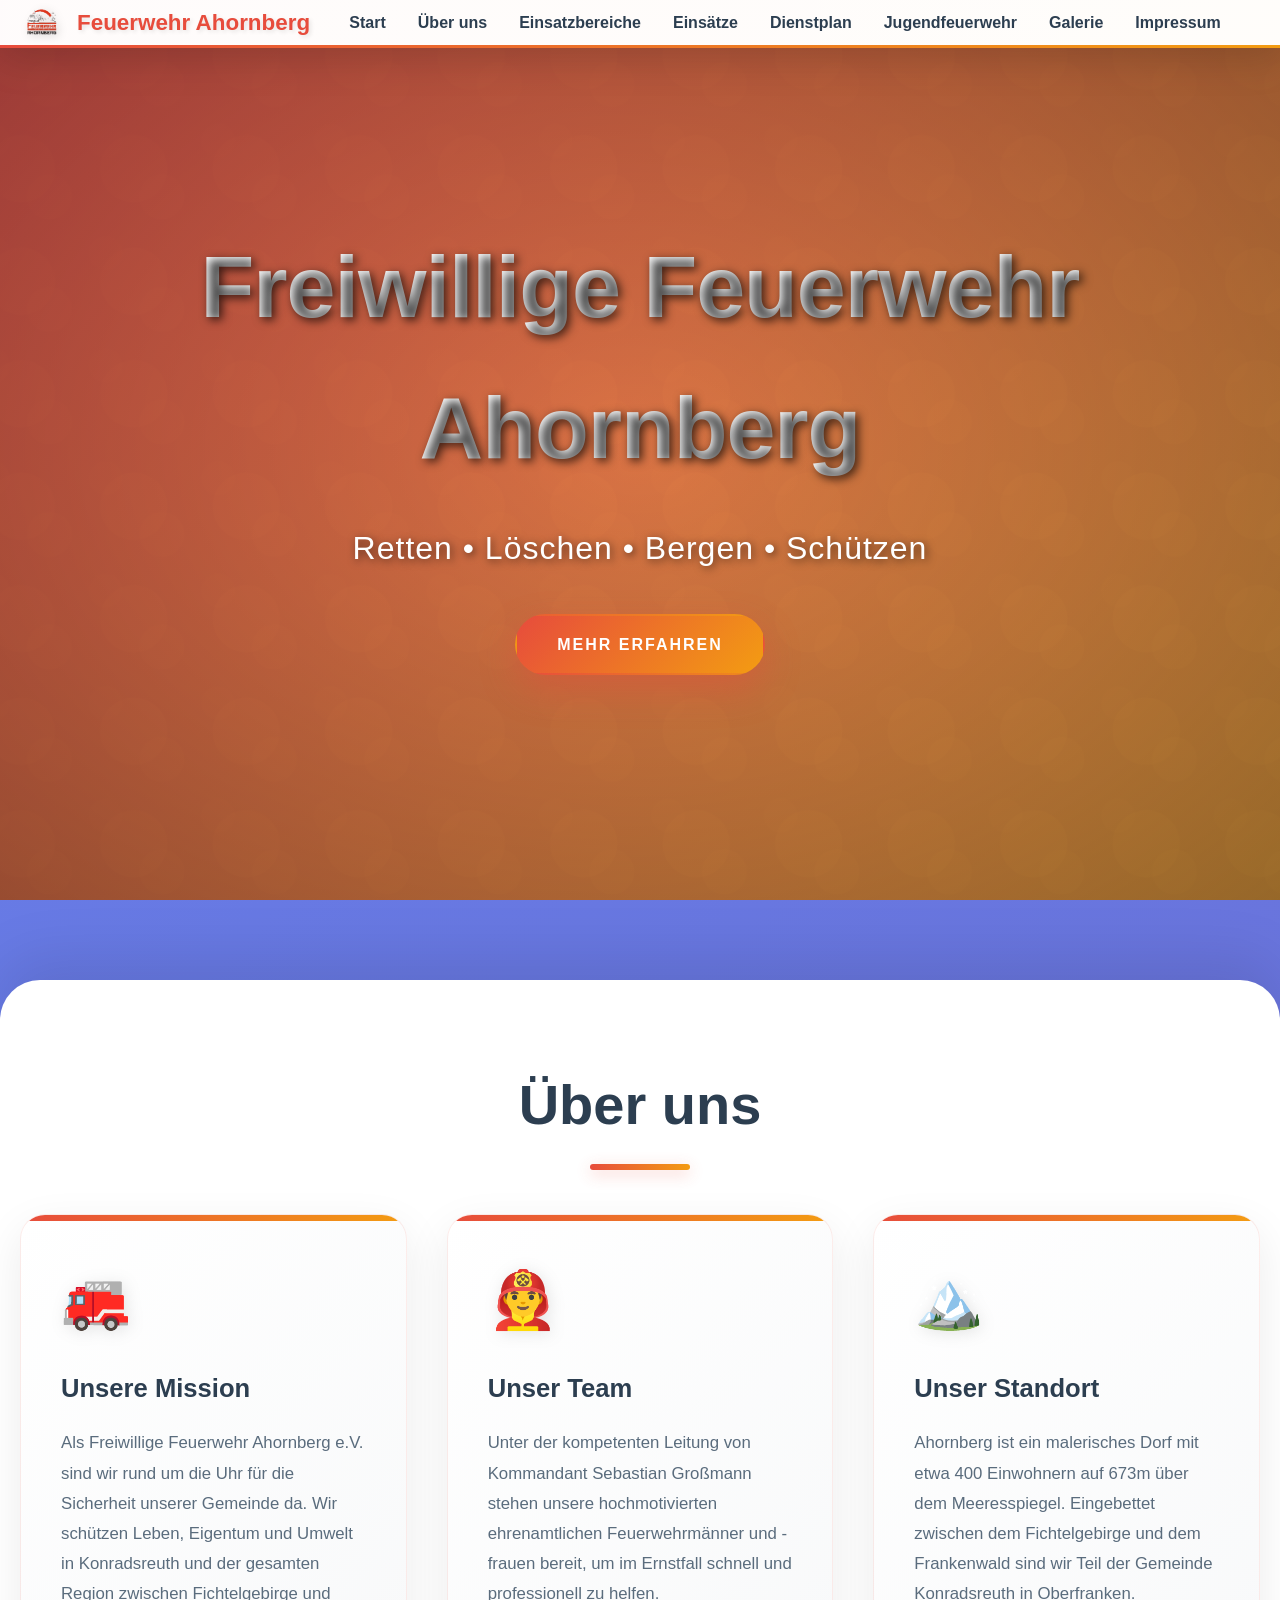
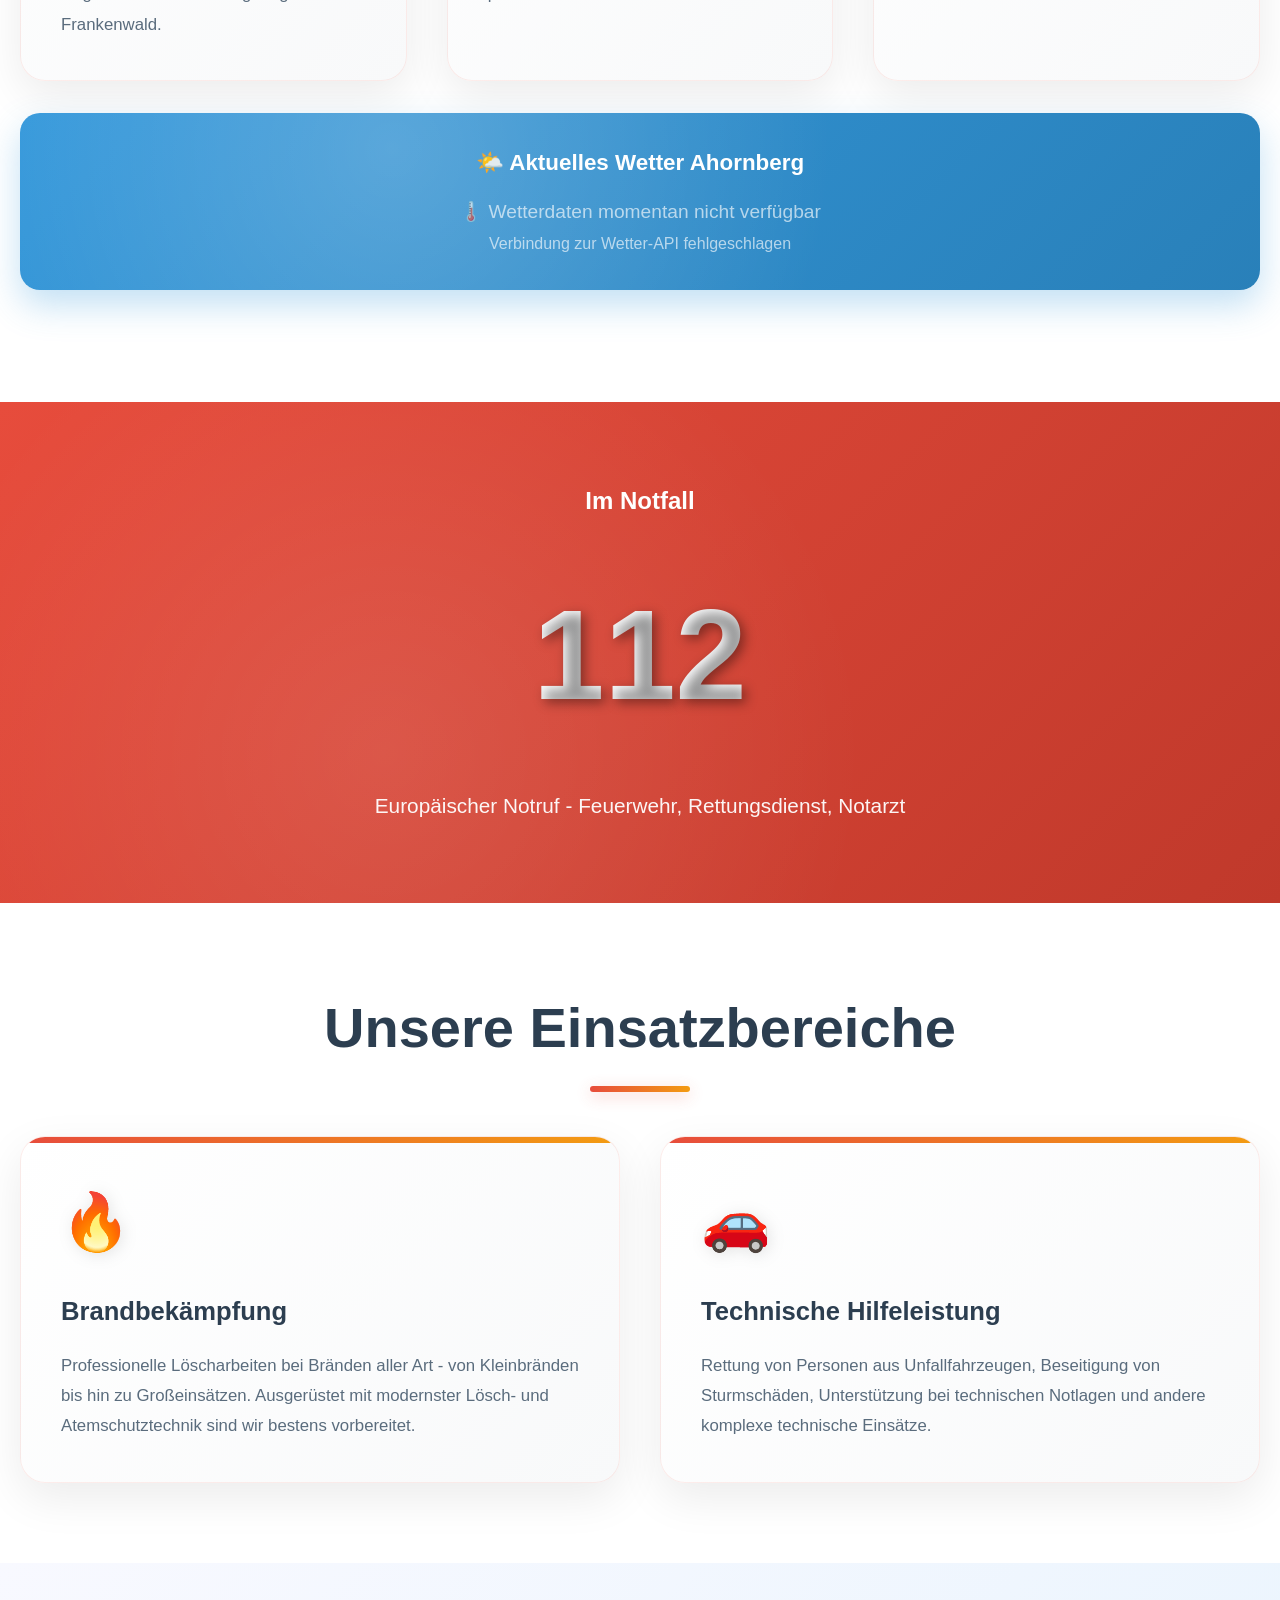
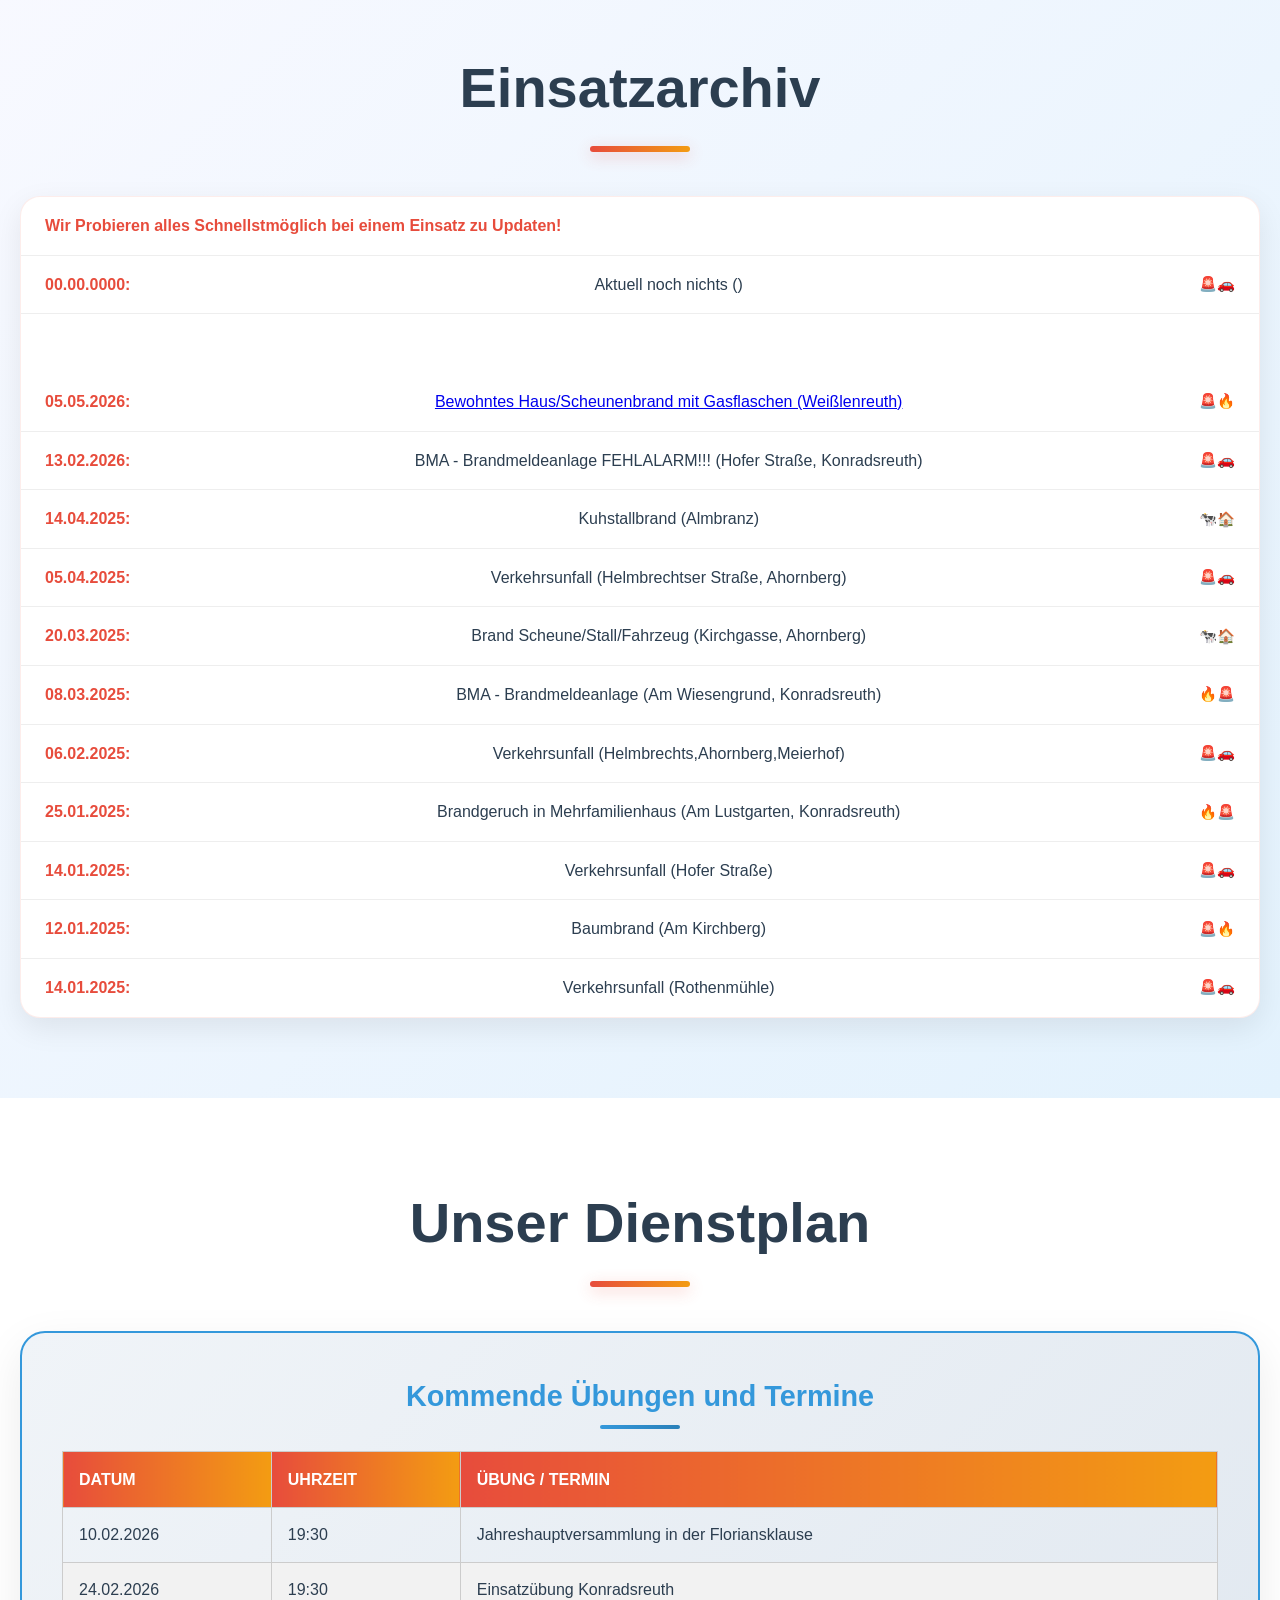
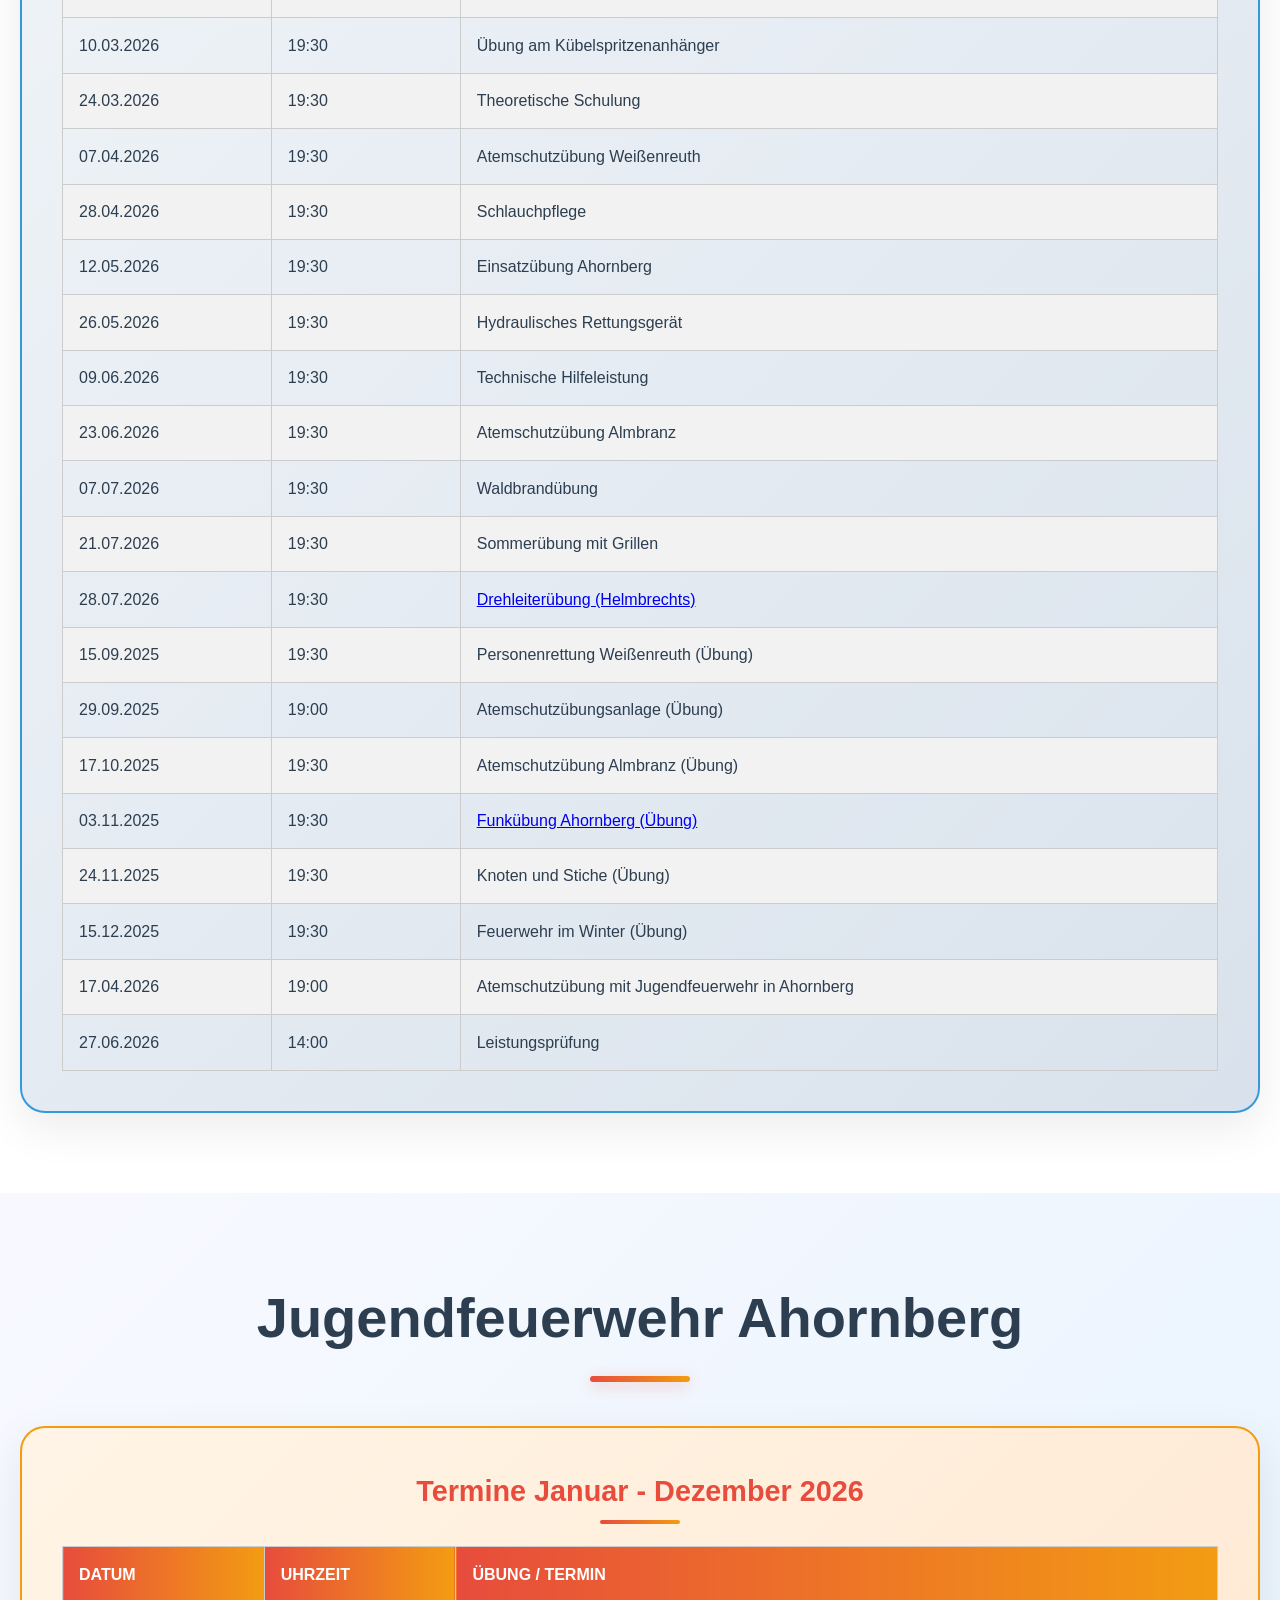
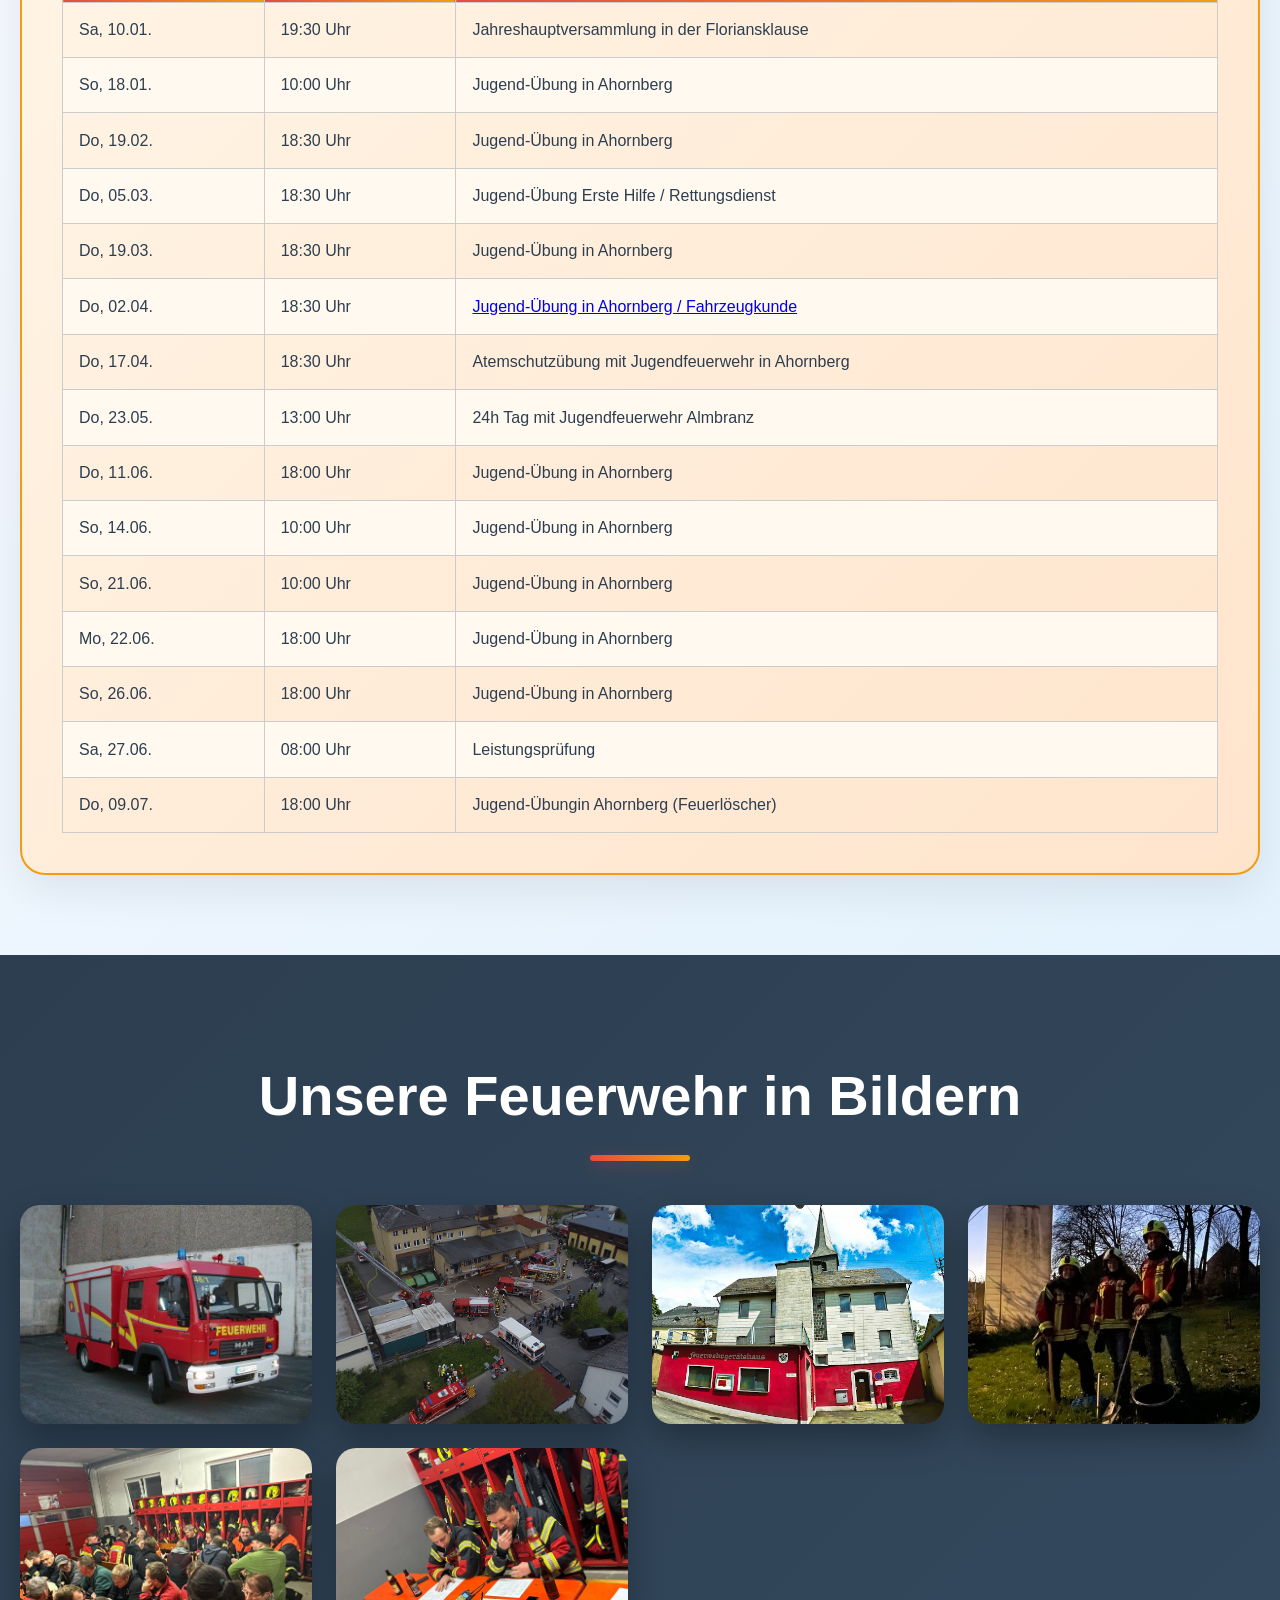
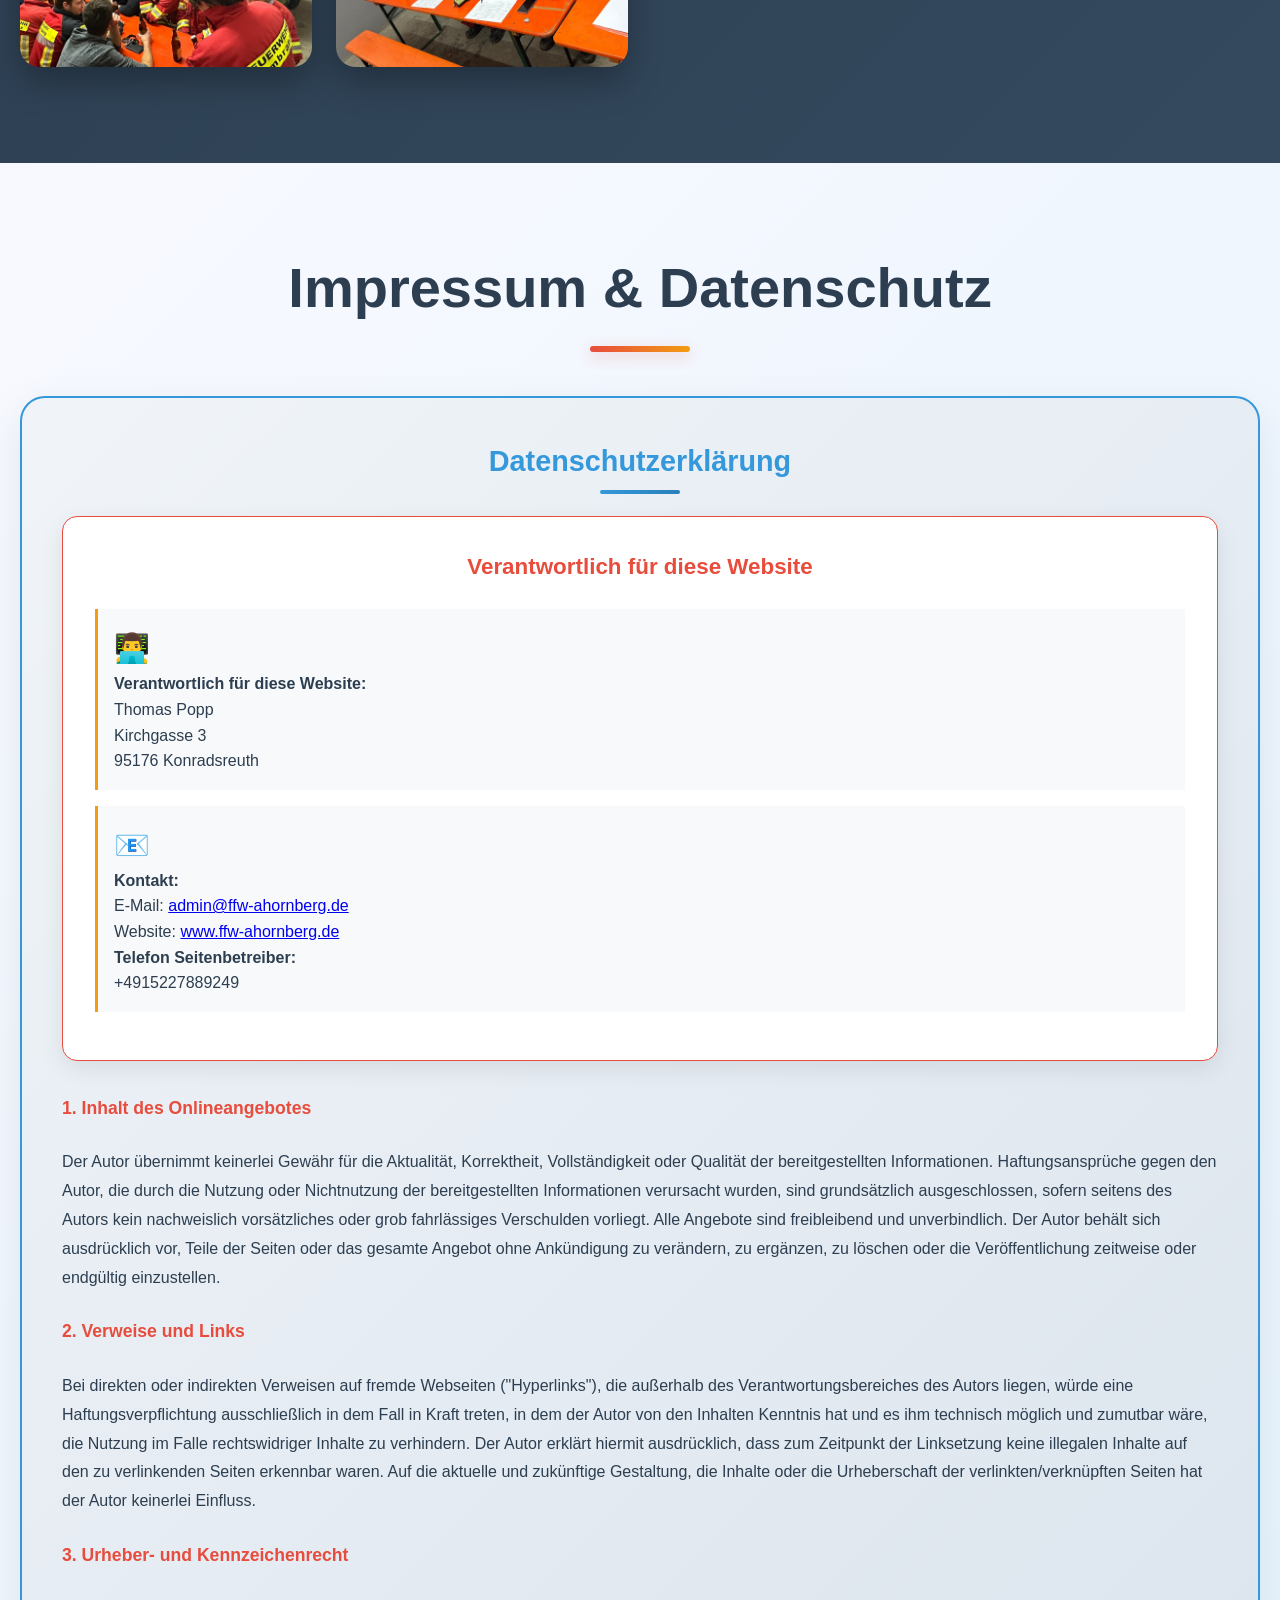
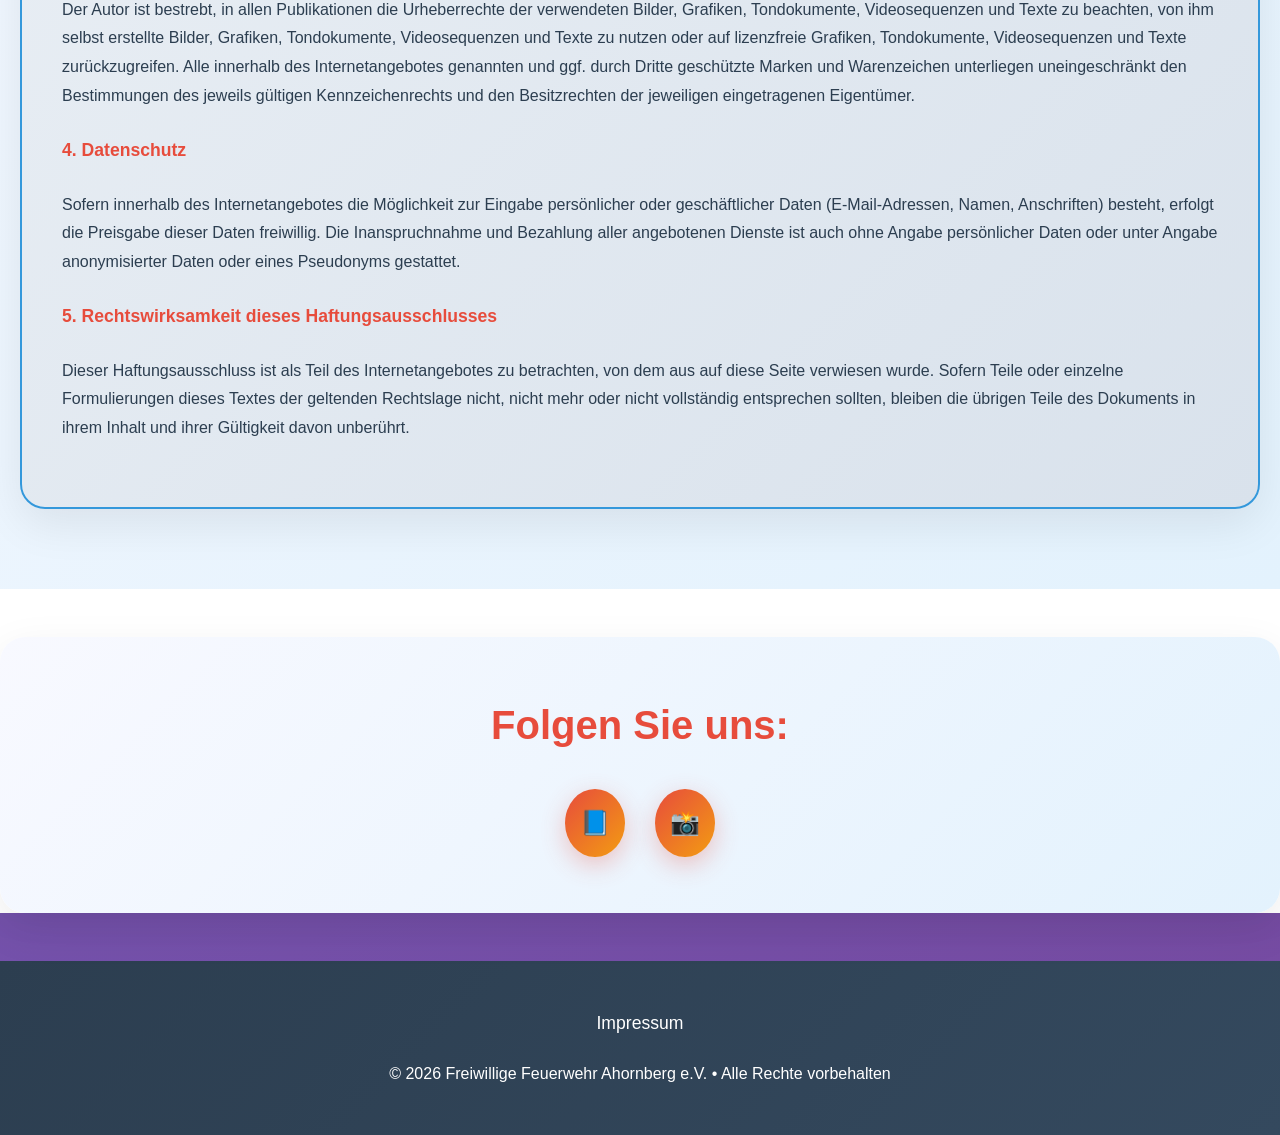
==== index.html @ e716acbf "Refactor website: split inline CSS/JS into separate files & polish design - Move inline <style> (~12" ====
<!DOCTYPE html>
<html lang="de">
<head>
    <meta charset="UTF-8">
    <meta name="viewport" content="width=device-width, initial-scale=1.0">
    <title>Freiwillige Feuerwehr Ahornberg</title>
    <meta name="description" content="Freiwillige Feuerwehr Ahornberg - Retten, Loeschen, Bergen, Schuetzen. Infos zu Einsaetzen, Dienstplan, Jugendfeuerwehr und mehr.">
    <link rel="icon" href="favicon.png" type="image/png">
    <link rel="stylesheet" href="css/style.css">
</head>
<body>

    <header>
        <nav class="container">
            <div class="logo">
                <img src="ffw.gif" alt="Feuerwehr Ahornberg Logo">
                <span class="logo-text">Feuerwehr Ahornberg</span>
            </div>
            <ul class="nav-links">
                <li><a href="#home">Start</a></li>
                <li><a href="#about">Über uns</a></li>
                <li><a href="#services">Einsatzbereiche</a></li>
                <li><a href="#deployments">Einsätze</a></li>
                <li><a href="#service-plan">Dienstplan</a></li>
                <li><a href="#youth-schedule">Jugendfeuerwehr</a></li>
                <li><a href="#gallery">Galerie</a></li>
                <li><a href="#impressum">Impressum</a></li>
            </ul>
            <button class="hamburger" id="hamburgerBtn" aria-label="Menü öffnen">
                <span></span>
                <span></span>
                <span></span>
            </button>
        </nav>
    </header>

    <!-- Mobile Navigation Overlay -->
    <nav class="mobile-nav" id="mobileNav">
        <a href="#home" class="mobile-nav-link">🏠 Start</a>
        <a href="#about" class="mobile-nav-link">ℹ️ Über uns</a>
        <a href="#services" class="mobile-nav-link">🔥 Einsatzbereiche</a>
        <a href="#deployments" class="mobile-nav-link">🚨 Einsätze</a>
        <a href="#service-plan" class="mobile-nav-link">📅 Dienstplan</a>
        <a href="#youth-schedule" class="mobile-nav-link">👧 Jugendfeuerwehr</a>
        <a href="#gallery" class="mobile-nav-link">🖼️ Galerie</a>
        <a href="#impressum" class="mobile-nav-link">📄 Impressum</a>
    </nav>

    <section id="home" class="hero">
        <div class="container">
            <div class="hero-content">
                <h1>Freiwillige Feuerwehr<br>Ahornberg</h1>
                <p>Retten • Löschen • Bergen • Schützen</p>
                <a href="#about" class="cta-button">Mehr erfahren</a>
            </div>
        </div>
    </section>

    <main>
        <section id="about" class="section">
            <div class="container">
                <h2 class="section-title">Über uns</h2>
                <div class="cards-grid">
                    <div class="card float-animation">
                        <span class="icon">🚒</span>
                        <h3>Unsere Mission</h3>
                        <p>Als Freiwillige Feuerwehr Ahornberg e.V. sind wir rund um die Uhr für die Sicherheit unserer Gemeinde da. Wir schützen Leben, Eigentum und Umwelt in Konradsreuth und der gesamten Region zwischen Fichtelgebirge und Frankenwald.</p>
                    </div>
                    <div class="card float-animation" style="animation-delay: 0.3s;">
                        <span class="icon">👨‍🚒</span>
                        <h3>Unser Team</h3>
                        <p>Unter der kompetenten Leitung von Kommandant Sebastian Großmann stehen unsere hochmotivierten ehrenamtlichen Feuerwehrmänner und -frauen bereit, um im Ernstfall schnell und professionell zu helfen.</p>
                    </div>
                    <div class="card float-animation" style="animation-delay: 0.6s;">
                        <span class="icon">🏔️</span>
                        <h3>Unser Standort</h3>
                        <p>Ahornberg ist ein malerisches Dorf mit etwa 400 Einwohnern auf 673m über dem Meeresspiegel. Eingebettet zwischen dem Fichtelgebirge und dem Frankenwald sind wir Teil der Gemeinde Konradsreuth in Oberfranken.</p>
                    </div>
                </div>

                <div class="weather-widget">
                    <div class="weather-content">
                        <div class="weather-title">
                            🌤️ Aktuelles Wetter Ahornberg
                        </div>
                        <div id="weather-info" class="weather-loading">
                            Wetterdaten werden geladen...
                        </div>
                    </div>
                </div>
            </div>
        </section>

        <section class="emergency-section">
            <div class="container">
                <div class="emergency-content">
                    <h2>Im Notfall</h2>
                    <div class="emergency-number">112</div>
                    <p class="emergency-description">Europäischer Notruf - Feuerwehr, Rettungsdienst, Notarzt</p>
                </div>
            </div>
        </section>

        <section id="services" class="section">
            <div class="container">
                <h2 class="section-title">Unsere Einsatzbereiche</h2>
                <div class="cards-grid">
                    <div class="card">
                        <span class="icon">🔥</span>
                        <h3>Brandbekämpfung</h3>
                        <p>Professionelle Löscharbeiten bei Bränden aller Art - von Kleinbränden bis hin zu Großeinsätzen. Ausgerüstet mit modernster Lösch- und Atemschutztechnik sind wir bestens vorbereitet.</p>
                    </div>
                    <div class="card">
                        <span class="icon">🚗</span>
                        <h3>Technische Hilfeleistung</h3>
                        <p>Rettung von Personen aus Unfallfahrzeugen, Beseitigung von Sturmschäden, Unterstützung bei technischen Notlagen und andere komplexe technische Einsätze.</p>
                    </div>
                </div>
            </div>
        </section>

        <section id="deployments" class="section">
            <div class="container">
                <h2 class="section-title">Einsatzarchiv</h2>
                <ul class="deployment-list">
                    <li>
                        <strong>Wir Probieren alles Schnellstmöglich bei einem Einsatz zu Updaten!</strong>
                        <span style="font-size: 0.9em; color: #7f8c8d;"></span>
                    </li>
                    <li>
                        <strong>00.00.0000:</strong> Aktuell noch nichts ()
                        <span style="font-size: 0.9em; color: #7f8c8d;">🚨🚗</span>
                    </li>
                    <li>
                        <strong>25.07.2026:</strong> Autounfall mit Ölspur (zwischen Reuthlas und Münchberg)
                        <span style="font-size: 0.9em; color: #7f8c8d;">🚨🚗</span>
                    </li>
					<li>
						<strong>05.05.2026:</strong> <a href="#" class="open-5mai26-modal">Bewohntes Haus/Scheunenbrand mit Gasflaschen (Weißlenreuth)</a>
						<span style="font-size: 0.9em; color: #7f8c8d;">🚨🔥</span>
					</li>
                    <li>
                        <strong>13.02.2026:</strong> BMA - Brandmeldeanlage FEHLALARM!!! (Hofer Straße, Konradsreuth)
                        <span style="font-size: 0.9em; color: #7f8c8d;">🚨🚗</span>
                    </li>
                    <li>
                        <strong>14.04.2025:</strong> Kuhstallbrand (Almbranz)
                        <span style="font-size: 0.9em; color: #7f8c8d;">🐄🏠</span>
                    </li>
                    <li>
                        <strong>05.04.2025:</strong> Verkehrsunfall (Helmbrechtser Straße, Ahornberg)
                        <span style="font-size: 0.9em; color: #7f8c8d;">🚨🚗</span>
                    </li>
                    <li>
                        <strong>20.03.2025:</strong> Brand Scheune/Stall/Fahrzeug (Kirchgasse, Ahornberg)
                        <span style="font-size: 0.9em; color: #7f8c8d;">🐄🏠</span>
                    </li>
                    <li>
                        <strong>08.03.2025:</strong> BMA - Brandmeldeanlage (Am Wiesengrund, Konradsreuth)
                        <span style="font-size: 0.9em; color: #7f8c8d;">🔥🚨</span>
                    </li>
                    <li>
                        <strong>06.02.2025:</strong> Verkehrsunfall (Helmbrechts,Ahornberg,Meierhof)
                        <span style="font-size: 0.9em; color: #7f8c8d;">🚨🚗</span>
                    </li>
                    <li>
                        <strong>25.01.2025:</strong> Brandgeruch in Mehrfamilienhaus (Am Lustgarten, Konradsreuth)
                        <span style="font-size: 0.9em; color: #7f8c8d;">🔥🚨</span>
                    </li>
                    <li>
                        <strong>14.01.2025:</strong> Verkehrsunfall (Hofer Straße)
                        <span style="font-size: 0.9em; color: #7f8c8d;">🚨🚗</span>
                    </li>
                    <li>
                        <strong>12.01.2025:</strong> Baumbrand (Am Kirchberg)
                        <span style="font-size: 0.9em; color: #7f8c8d;">🚨🔥</span>
                    </li>
                    <li>
                        <strong>14.01.2025:</strong> Verkehrsunfall (Rothenmühle)
                        <span style="font-size: 0.9em; color: #7f8c8d;">🚨🚗</span>
                    </li>
                </ul>
            </div>
        </section>

        <section id="service-plan" class="section">
            <div class="container">
                <h2 class="section-title">Unser Dienstplan</h2>
                <div class="service-plan">
                    <h3>Kommende Übungen und Termine</h3>
                    <p class="table-scroll-hint">← Nach links/rechts wischen zum Scrollen →</p>
                    <table>
                        <thead>
                            <tr>
                                <th>Datum</th>
                                <th>Uhrzeit</th>
                                <th>Übung / Termin</th>
                            </tr>
                        </thead>
                        <tbody>
                            <tr>
                                <td>10.02.2026</td>
                                <td>19:30</td>
                                <td>Jahreshauptversammlung in der Floriansklause</td>
                            </tr>
                            <tr>
                                <td>24.02.2026</td>
                                <td>19:30</td>
                                <td>Einsatzübung Konradsreuth</td>
                            </tr>
                            <tr>
                                <td>10.03.2026</td>
                                <td>19:30</td>
                                <td>Übung am Kübelspritzenanhänger</td>
                            </tr>
                            <tr>
                                <td>24.03.2026</td>
                                <td>19:30</td>
                                <td>Theoretische Schulung</td>
                            </tr>
                            <tr>
                                <td>07.04.2026</td>
                                <td>19:30</td>
                                <td>Atemschutzübung Weißenreuth</td>
                            </tr>
                            <tr>
                                <td>28.04.2026</td>
                                <td>19:30</td>
                                <td>Schlauchpflege</td>
                            </tr>
                            <tr>
                                <td>12.05.2026</td>
                                <td>19:30</td>
                                <td>Einsatzübung Ahornberg</td>
                            </tr>
                            <tr>
                                <td>26.05.2026</td>
                                <td>19:30</td>
                                <td>Hydraulisches Rettungsgerät</td>
                            </tr>
                            <tr>
                                <td>09.06.2026</td>
                                <td>19:30</td>
                                <td>Technische Hilfeleistung</td>
                            </tr>
                            <tr>
                                <td>23.06.2026</td>
                                <td>19:30</td>
                                <td>Atemschutzübung Almbranz</td>
                            </tr>
                            <tr>
                                <td>07.07.2026</td>
                                <td>19:30</td>
                                <td>Waldbrandübung</td>
                            </tr>
                            <tr>
                                <td>21.07.2026</td>
                                <td>19:30</td>
                                <td>Sommerübung mit Grillen</td>
                            </tr>
                            <tr>
                                <td>28.07.2026</td>
                                <td>19:30</td>
                                <td><a href="#" class="open-drehleiter-modal">Drehleiterübung (Helmbrechts)</a></td>
                            </tr>
                            <tr>
                                <td>15.09.2025</td>
                                <td>19:30</td>
                                <td>Personenrettung Weißenreuth (Übung)</td>
                            </tr>
                            <tr>
                                <td>29.09.2025</td>
                                <td>19:00</td>
                                <td>Atemschutzübungsanlage (Übung)</td>
                            </tr>
                            <tr>
                                <td>17.10.2025</td>
                                <td>19:30</td>
                                <td>Atemschutzübung Almbranz (Übung)</td>
                            </tr>
                            <tr>
                                <td>03.11.2025</td>
                                <td>19:30</td>
                                <td><a href="#" class="open-funkuebung-modal">Funkübung Ahornberg (Übung)</a></td>
                            </tr>
                            <tr>
                                <td>24.11.2025</td>
                                <td>19:30</td>
                                <td>Knoten und Stiche (Übung)</td>
                            </tr>
                            <tr>
                                <td>15.12.2025</td>
                                <td>19:30</td>
                                <td>Feuerwehr im Winter (Übung)</td>
                            </tr>
                            <tr>
                                <td>17.04.2026</td>
                                <td>19:00</td>
                                <td>Atemschutzübung mit Jugendfeuerwehr in Ahornberg</td>
                            </tr>
                            <tr>
                                <td>27.06.2026</td>
                                <td>14:00</td>
                                <td>Leistungsprüfung</td>
                            </tr>
                        </tbody>
                    </table>
                </div>
            </div>
        </section>

        <section id="youth-schedule" class="section">
            <div class="container">
                <h2 class="section-title">Jugendfeuerwehr Ahornberg</h2>
                <div class="youth-schedule">
                    <h3>Termine Januar - Dezember 2026</h3>
                    <p class="table-scroll-hint">← Nach links/rechts wischen zum Scrollen →</p>
                    <table>
                        <thead>
                            <tr>
                                <th>Datum</th>
                                <th>Uhrzeit</th>
                                <th>Übung / Termin</th>
                            </tr>
                        </thead>
                        <tbody>
                            <tr>
                                <td>Sa, 10.01.</td>
                                <td>19:30 Uhr</td>
                                <td>Jahreshauptversammlung in der Floriansklause</td>
                            </tr>
                            <tr>
                                <td>So, 18.01.</td>
                                <td>10:00 Uhr</td>
                                <td>Jugend-Übung in Ahornberg</td>
                            </tr>
                            <tr>
                                <td>Do, 19.02.</td>
                                <td>18:30 Uhr</td>
                                <td>Jugend-Übung in Ahornberg</td>
                            </tr>
                            <tr>
                                <td>Do, 05.03.</td>
                                <td>18:30 Uhr</td>
                                <td>Jugend-Übung Erste Hilfe / Rettungsdienst</td>
                            </tr>
                            <tr>
                                <td>Do, 19.03.</td>
                                <td>18:30 Uhr</td>
                                <td>Jugend-Übung in Ahornberg</td>
                            </tr>
                            <tr>
                                <td>Do, 02.04.</td>
                                <td>18:30 Uhr</td>
                                <td><a href="#" class="open-fahrzeugkunde-modal">Jugend-Übung in Ahornberg / Fahrzeugkunde</a></td>
                            </tr>
                            <tr>
                                <td>Do, 17.04.</td>
                                <td>18:30 Uhr</td>
                                <td>Atemschutzübung mit Jugendfeuerwehr in Ahornberg</td>
                            </tr>
	                            <tr>
                                <td>Do, 23.05.</td>
                                <td>13:00 Uhr</td>
                                <td>24h Tag mit Jugendfeuerwehr Almbranz</td>
                            </tr>
                            <tr>
                                <td>Do, 11.06.</td>
                                <td>18:00 Uhr</td>
                                <td>Jugend-Übung in Ahornberg</td>
                            </tr>
                            <tr>
                                <td>So, 14.06.</td>
                                <td>10:00 Uhr</td>
                                <td>Jugend-Übung in Ahornberg</td>
                            </tr>
                            <tr>
                                <td>So, 21.06.</td>
                                <td>10:00 Uhr</td>
                                <td>Jugend-Übung in Ahornberg</td>
                            </tr>
                            <tr>
                                <td>Mo, 22.06.</td>
                                <td>18:00 Uhr</td>
                                <td>Jugend-Übung in Ahornberg</td>
                            </tr>
                            <tr>
                                <td>So, 26.06.</td>
                                <td>18:00 Uhr</td>
                                <td>Jugend-Übung in Ahornberg</td>
                            </tr>
                            <tr>
                                <td>Sa, 27.06.</td>
                                <td>08:00 Uhr</td>
                                <td>Leistungsprüfung</td>
                            </tr>
                            <tr>
                                <td>Do, 09.07.</td>
                                <td>18:00 Uhr</td>
                                <td>Jugend-Übungin Ahornberg (Feuerlöscher)</td>
                            </tr>
                        </tbody>
                    </table>
                </div>
            </div>
        </section>

        <section id="gallery" class="gallery-section">
            <div class="container">
                <h2 class="section-title" style="color: white;">Unsere Feuerwehr in Bildern</h2>
                <div class="gallery-grid">
                    <div class="gallery-item">
                        <img src="pics/feuerwehrauto.jpg" alt="Feuerwehrauto" style="width: 100%; height: 100%; object-fit: cover;">
                        <div class="gallery-overlay">
                            <h3>Löschfahrzeug</h3>
                            <p>Unser modernes Löschgruppenfahrzeug bei einem Übungseinsatz</p>
                        </div>
                    </div>
                    <div class="gallery-item">
                        <img src="pics/übungsbrand.jpg" alt="Übungsbrand" style="width: 100%; height: 100%; object-fit: cover;">
                        <div class="gallery-overlay">
                            <h3>Übungsbrand</h3>
                            <p>Realitätsnahe Übungen für den Ernstfall</p>
                        </div>
                    </div>
                    <div class="gallery-item">
                        <img src="pics/feuerwehrhaus.webp" alt="Feuerwehrhaus" style="width: 100%; height: 100%; object-fit: cover;">
                        <div class="gallery-overlay">
                            <h3>Feuerwehrhaus</h3>
                            <p>Unser Feuerwehrhaus in der Kirchgasse</p>
                        </div>
                    </div>
                    <div class="gallery-item">
                        <img src="pics/gemeinschaft.jpg" alt="Gemeinschaft" style="width: 100%; height: 100%; object-fit: cover;">
                        <div class="gallery-overlay">
                            <h3>Gemeinschaft</h3>
                            <p>Zusammenhalt und Kameradschaft in der Feuerwehr</p>
                        </div>
                    </div>
                    <div class="gallery-item">
                        <img src="pics/funkübung/1.png" alt="Funkübung 1" style="width: 100%; height: 100%; object-fit: cover;">
                        <div class="gallery-overlay">
                            <h3>Funkübung</h3>
                            <p>Training der Kommunikation im Einsatz</p>
                        </div>
                    </div>
                    <div class="gallery-item">
                        <img src="pics/funkübung/2.png" alt="Funkübung 2" style="width: 100%; height: 100%; object-fit: cover;">
                        <div class="gallery-overlay">
                            <h3>Funkübung</h3>
                            <p>Professionelle Funkausbildung unserer Kameraden</p>
                        </div>
                    </div>
                </div>
            </div>
        </section>

        <section id="impressum" class="section">
            <div class="container">
                <h2 class="section-title">Impressum & Datenschutz</h2>

                <div class="datenschutz-box">
                    <h3>Datenschutzerklärung</h3>

                    <div class="inner-info-box">
                        <h4>Verantwortlich für diese Website</h4>
                        <div class="contact-item">
                            <span>👨‍💻</span>
                            <div>
                                <strong>Verantwortlich für diese Website:</strong><br>
                                Thomas Popp<br>
                                Kirchgasse 3<br>
                                95176 Konradsreuth
                            </div>
                        </div>

                        <div class="contact-item">
                            <span>📧</span>
                            <div>
                                <strong>Kontakt:</strong><br>
                                E-Mail: <a href="mailto:admin@ffw-ahornberg.de">admin@ffw-ahornberg.de</a><br>
                                Website: <a href="https://www.ffw-ahornberg.de" target="_blank">www.ffw-ahornberg.de</a><br>
                                <strong>Telefon Seitenbetreiber:</strong><br>
                                +4915227889249
                            </div>
                        </div>
                    </div>
                    <p><strong>1. Inhalt des Onlineangebotes</strong></p>
                    <p>
                        Der Autor übernimmt keinerlei Gewähr für die Aktualität, Korrektheit, Vollständigkeit oder Qualität der bereitgestellten Informationen.
                        Haftungsansprüche gegen den Autor, die durch die Nutzung oder Nichtnutzung der bereitgestellten Informationen verursacht wurden, sind grundsätzlich ausgeschlossen,
                        sofern seitens des Autors kein nachweislich vorsätzliches oder grob fahrlässiges Verschulden vorliegt.
                        Alle Angebote sind freibleibend und unverbindlich. Der Autor behält sich ausdrücklich vor, Teile der Seiten oder das gesamte Angebot ohne Ankündigung zu verändern, zu ergänzen, zu löschen oder die Veröffentlichung zeitweise oder endgültig einzustellen.
                    </p>

                    <p><strong>2. Verweise und Links</strong></p>
                    <p>
                        Bei direkten oder indirekten Verweisen auf fremde Webseiten ("Hyperlinks"), die außerhalb des Verantwortungsbereiches des Autors liegen,
                        würde eine Haftungsverpflichtung ausschließlich in dem Fall in Kraft treten, in dem der Autor von den Inhalten Kenntnis hat und es ihm technisch möglich und zumutbar wäre,
                        die Nutzung im Falle rechtswidriger Inhalte zu verhindern.
                        Der Autor erklärt hiermit ausdrücklich, dass zum Zeitpunkt der Linksetzung keine illegalen Inhalte auf den zu verlinkenden Seiten erkennbar waren.
                        Auf die aktuelle und zukünftige Gestaltung, die Inhalte oder die Urheberschaft der verlinkten/verknüpften Seiten hat der Autor keinerlei Einfluss.
                    </p>

                    <p><strong>3. Urheber- und Kennzeichenrecht</strong></p>
                    <p>
                        Der Autor ist bestrebt, in allen Publikationen die Urheberrechte der verwendeten Bilder, Grafiken, Tondokumente, Videosequenzen und Texte zu beachten,
                        von ihm selbst erstellte Bilder, Grafiken, Tondokumente, Videosequenzen und Texte zu nutzen oder auf lizenzfreie Grafiken, Tondokumente, Videosequenzen und Texte zurückzugreifen.
                        Alle innerhalb des Internetangebotes genannten und ggf. durch Dritte geschützte Marken und Warenzeichen unterliegen uneingeschränkt den Bestimmungen des jeweils gültigen Kennzeichenrechts und den Besitzrechten der jeweiligen eingetragenen Eigentümer.
                    </p>

                    <p><strong>4. Datenschutz</strong></p>
                    <p>
                        Sofern innerhalb des Internetangebotes die Möglichkeit zur Eingabe persönlicher oder geschäftlicher Daten (E-Mail-Adressen, Namen, Anschriften) besteht, erfolgt die Preisgabe dieser Daten freiwillig.
                        Die Inanspruchnahme und Bezahlung aller angebotenen Dienste ist auch ohne Angabe persönlicher Daten oder unter Angabe anonymisierter Daten oder eines Pseudonyms gestattet.
                    </p>

                    <p><strong>5. Rechtswirksamkeit dieses Haftungsausschlusses</strong></p>
                    <p>
                        Dieser Haftungsausschluss ist als Teil des Internetangebotes zu betrachten, von dem aus auf diese Seite verwiesen wurde. Sofern Teile oder einzelne Formulierungen dieses Textes der geltenden Rechtslage nicht, nicht mehr oder nicht vollständig entsprechen sollten, bleiben die übrigen Teile des Dokuments in ihrem Inhalt und ihrer Gültigkeit davon unberührt.
                    </p>
                </div>
            </div>
        </section>

        <section class="social-media section">
            <div class="container">
                <h3>Folgen Sie uns:</h3>
                <a href="https://www.facebook.com/ffahornberg" target="_blank" class="social-link">📘</a>
                <a href="https://www.instagram.com/ffw_ahornberg?utm_source=ffw-ahornberg.de" target="_blank" class="social-link">📸</a>
            </div>
        </section>

    </main>

    <footer>
        <div class="container">
            <div class="footer-links">
                <a href="#impressum">Impressum</a>
            </div>
            <p>&copy; 2026 Freiwillige Feuerwehr Ahornberg e.V. • Alle Rechte vorbehalten</p>
        </div>
    </footer>
    <div id="5mai26Modal" class="modal">
        <div class="modal-content">
            <span class="close-button" data-modal="5mai26Modal">&times;</span>
            <h2>Scheunenbrand Weißlenreuth - Bilder</h2>
            <div class="modal-gallery-grid" id="5mai26Gallery"></div>
        </div>
    </div>
    <div id="fahrzeugkundeModal" class="modal">
        <div class="modal-content">
            <span class="close-button" data-modal="fahrzeugkundeModal">&times;</span>
            <h2>Jugend-Übung Fahrzeugkunde - Bilder</h2>
            <div class="modal-gallery-grid" id="fahrzeugkundeGallery">
            </div>
        </div>
    </div>

    <div id="imageModal" class="modal">
        <div class="modal-content">
            <span class="close-button" data-modal="imageModal">&times;</span>
            <h2>Drehleiterübung (Helmbrechts) - Bilder</h2>
            <div class="modal-gallery-grid" id="drehleiterGallery">
            </div>
        </div>
    </div>

    <div id="funkuebungModal" class="modal">
        <div class="modal-content">
            <span class="close-button" data-modal="funkuebungModal">&times;</span>
            <h2>Funkübung Ahornberg - Bilder</h2>
            <div class="modal-gallery-grid" id="funkuebungGallery">
            </div>
        </div>
    </div>

    <script src="js/main.js"></script>
</body>
</html>
---- css/style.css ----
/* =========================================================
   Freiwillige Feuerwehr Ahornberg – Stylesheet
   ========================================================= */

* {
    margin: 0;
    padding: 0;
    box-sizing: border-box;
}

body {
    font-family: 'Segoe UI', Tahoma, Geneva, Verdana, sans-serif;
    line-height: 1.6;
    color: #2c3e50;
    background: linear-gradient(135deg, #667eea 0%, #764ba2 100%);
    min-height: 100vh;
}

.container {
    max-width: 1400px;
    margin: 0 auto;
    padding: 0 20px;
}

header {
    background: rgba(255, 255, 255, 0.98);
    backdrop-filter: blur(20px);
    box-shadow: 0 10px 40px rgba(0, 0, 0, 0.15);
    position: fixed;
    top: 0;
    left: 0;
    right: 0;
    z-index: 1000;
    transition: all 0.4s cubic-bezier(0.4, 0, 0.2, 1);
    border-bottom: 3px solid transparent;
    background-image: linear-gradient(rgba(255, 255, 255, 0.98), rgba(255, 255, 255, 0.98)),
    linear-gradient(90deg, #e74c3c, #f39c12);
    background-origin: border-box;
    background-clip: padding-box, border-box;
}

nav {
    display: flex;
    justify-content: space-between;
    align-items: center;
    padding: 1rem 0;
}

.logo {
    display: flex;
    align-items: center;
    font-size: 1.4rem;
    font-weight: 800;
    color: #e74c3c;
    text-shadow: 2px 2px 4px rgba(0, 0, 0, 0.1);
    flex-shrink: 0;
}

.logo img {
    width: 45px;
    height: 45px;
    margin-right: 12px;
    filter: drop-shadow(2px 2px 4px rgba(0, 0, 0, 0.2));
    border-radius: 8px;
}

.logo::before {
    display: none;
}

.nav-links {
    display: flex;
    list-style: none;
    gap: 2rem;
    flex-grow: 1;
    justify-content: center;
}

.nav-links a {
    text-decoration: none;
    color: #2c3e50;
    font-weight: 600;
    font-size: 1rem;
    transition: all 0.3s cubic-bezier(0.4, 0, 0.2, 1);
    position: relative;
    padding: 10px 0;
    white-space: nowrap;
}

.nav-links a:hover {
    color: #e74c3c;
    transform: translateY(-3px);
}

.nav-links a::after {
    content: '';
    position: absolute;
    bottom: 0px;
    left: 0;
    width: 0;
    height: 3px;
    background: linear-gradient(90deg, #e74c3c, #f39c12);
    transition: width 0.4s cubic-bezier(0.4, 0, 0.2, 1);
    border-radius: 2px;
}

.nav-links a:hover::after {
    width: 100%;
}

/* Hamburger Menu */
.hamburger {
    display: none;
    flex-direction: column;
    cursor: pointer;
    gap: 5px;
    padding: 5px;
    background: none;
    border: none;
    outline: none;
    z-index: 1100;
}

.hamburger span {
    display: block;
    width: 26px;
    height: 3px;
    background: #e74c3c;
    border-radius: 3px;
    transition: all 0.3s ease;
}

.hamburger.active span:nth-child(1) {
    transform: translateY(8px) rotate(45deg);
}

.hamburger.active span:nth-child(2) {
    opacity: 0;
}

.hamburger.active span:nth-child(3) {
    transform: translateY(-8px) rotate(-45deg);
}

/* Mobile Nav Overlay */
.mobile-nav {
    display: none;
    position: fixed;
    top: 0;
    left: 0;
    right: 0;
    bottom: 0;
    background: rgba(255, 255, 255, 0.98);
    z-index: 999;
    flex-direction: column;
    align-items: center;
    justify-content: center;
    gap: 2rem;
    opacity: 0;
    transition: opacity 0.3s ease;
}

.mobile-nav.open {
    display: flex;
    opacity: 1;
}

.mobile-nav a {
    text-decoration: none;
    color: #2c3e50;
    font-weight: 700;
    font-size: 1.5rem;
    transition: all 0.3s ease;
    padding: 0.5rem 1.5rem;
    border-radius: 30px;
    position: relative;
}

.mobile-nav a:hover,
.mobile-nav a:active {
    color: #e74c3c;
    background: rgba(231, 76, 60, 0.08);
}

.hero {
    background: linear-gradient(135deg, rgba(231, 76, 60, 0.9), rgba(243, 156, 18, 0.8)),
    url('data:image/svg+xml,<svg xmlns="http://www.w3.org/2000/svg" viewBox="0 0 1400 800"><defs><pattern id="firePattern" patternUnits="userSpaceOnUse" width="100" height="100"><circle cx="50" cy="50" r="30" fill="%23ffffff" opacity="0.1"/><circle cx="25" cy="25" r="15" fill="%23ffffff" opacity="0.05"/><circle cx="75" cy="75" r="20" fill="%23ffffff" opacity="0.08"/></pattern></defs><rect width="1400" height="800" fill="url(%23firePattern)"/></svg>');
    background-size: cover;
    background-position: center;
    background-attachment: fixed;
    height: 100vh;
    min-height: 500px;
    display: flex;
    align-items: center;
    text-align: center;
    color: white;
    position: relative;
    overflow: hidden;
}

.hero::before {
    content: '';
    position: absolute;
    top: 0;
    left: 0;
    right: 0;
    bottom: 0;
    background: radial-gradient(ellipse at center, transparent 0%, rgba(0, 0, 0, 0.3) 100%);
    animation: breathe 8s ease-in-out infinite;
}

@keyframes breathe {
    0%, 100% { transform: scale(1); opacity: 0.3; }
    50% { transform: scale(1.1); opacity: 0.1; }
}

.hero-content {
    position: relative;
    z-index: 2;
    animation: heroFadeIn 2s cubic-bezier(0.4, 0, 0.2, 1);
    padding: 0 1rem;
    width: 100%;
}

@keyframes heroFadeIn {
    from {
        opacity: 0;
        transform: translateY(80px) scale(0.9);
    }
    to {
        opacity: 1;
        transform: translateY(0) scale(1);
    }
}

.hero h1 {
    font-size: clamp(2.2rem, 8vw, 5.5rem);
    margin-bottom: 1.5rem;
    text-shadow: 3px 3px 10px rgba(0, 0, 0, 0.7);
    font-weight: 900;
    letter-spacing: -1px;
    background: linear-gradient(45deg, #ffffff, #f8f9fa);
    background-clip: text;
    -webkit-background-clip: text;
    -webkit-text-fill-color: transparent;
}

.hero p {
    font-size: clamp(1rem, 3vw, 2rem);
    margin-bottom: 2.5rem;
    text-shadow: 2px 2px 8px rgba(0, 0, 0, 0.6);
    font-weight: 300;
    letter-spacing: 1px;
}

.cta-button {
    display: inline-block;
    background: linear-gradient(135deg, #e74c3c, #f39c12);
    color: white;
    padding: 16px 40px;
    text-decoration: none;
    border-radius: 60px;
    font-weight: 700;
    text-transform: uppercase;
    letter-spacing: 2px;
    font-size: 1rem;
    transition: all 0.4s cubic-bezier(0.4, 0, 0.2, 1);
    box-shadow: 0 15px 35px rgba(231, 76, 60, 0.4);
    position: relative;
    overflow: hidden;
    border: 2px solid transparent;
}

.cta-button::before {
    content: '';
    position: absolute;
    top: 0;
    left: -100%;
    width: 100%;
    height: 100%;
    background: linear-gradient(90deg, transparent, rgba(255, 255, 255, 0.3), transparent);
    transition: left 0.6s;
}

.cta-button:hover::before {
    left: 100%;
}

.cta-button:hover {
    transform: translateY(-5px) scale(1.05);
    box-shadow: 0 25px 50px rgba(231, 76, 60, 0.6);
    border-color: rgba(255, 255, 255, 0.3);
}

main {
    margin-top: 80px;
    background: white;
    border-radius: 40px 40px 0 0;
    position: relative;
    z-index: 1;
    box-shadow: 0 -20px 60px rgba(0, 0, 0, 0.1);
}

.section {
    padding: 5rem 0;
    position: relative;
}

.section:nth-child(even) {
    background: linear-gradient(135deg, #f8f9ff 0%, #e3f2fd 100%);
}

.section-title {
    text-align: center;
    font-size: clamp(2rem, 5vw, 3.5rem);
    margin-bottom: 4rem;
    color: #2c3e50;
    position: relative;
    font-weight: 800;
}

.section-title::after {
    content: '';
    position: absolute;
    bottom: -20px;
    left: 50%;
    transform: translateX(-50%);
    width: 100px;
    height: 6px;
    background: linear-gradient(90deg, #e74c3c, #f39c12);
    border-radius: 3px;
    box-shadow: 0 4px 15px rgba(231, 76, 60, 0.3);
}

.cards-grid {
    display: grid;
    grid-template-columns: repeat(auto-fit, minmax(300px, 1fr));
    gap: 2.5rem;
    margin-top: 3rem;
}

.card {
    background: linear-gradient(135deg, #ffffff 0%, #f8f9fa 100%);
    padding: 2.5rem;
    border-radius: 25px;
    box-shadow: 0 15px 45px rgba(0, 0, 0, 0.08);
    transition: all 0.4s cubic-bezier(0.4, 0, 0.2, 1);
    position: relative;
    overflow: hidden;
    border: 1px solid rgba(231, 76, 60, 0.1);
}

.card::before {
    content: '';
    position: absolute;
    top: 0;
    left: 0;
    width: 100%;
    height: 6px;
    background: linear-gradient(90deg, #e74c3c, #f39c12);
}

.card::after {
    content: '';
    position: absolute;
    top: 0;
    right: 0;
    width: 6px;
    height: 100%;
    background: linear-gradient(180deg, #e74c3c, #f39c12);
    opacity: 0;
    transition: opacity 0.4s ease;
}

.card:hover::after {
    opacity: 1;
}

.card:hover {
    transform: translateY(-15px) scale(1.02);
    box-shadow: 0 30px 80px rgba(0, 0, 0, 0.15);
}

.card h3 {
    font-size: 1.6rem;
    margin-bottom: 1.2rem;
    color: #2c3e50;
    font-weight: 700;
}

.card p {
    font-size: 1.05rem;
    line-height: 1.8;
    color: #5a6c7d;
}

.icon {
    font-size: 3.5rem;
    margin-bottom: 1.5rem;
    display: block;
    filter: drop-shadow(2px 2px 8px rgba(0, 0, 0, 0.1));
}

.emergency-section {
    background: linear-gradient(135deg, #e74c3c, #c0392b);
    color: white;
    text-align: center;
    padding: 5rem 0;
    position: relative;
    overflow: hidden;
}

.emergency-section::before {
    content: '';
    position: absolute;
    top: 0;
    left: 0;
    right: 0;
    bottom: 0;
    background: radial-gradient(circle at 30% 70%, rgba(255, 255, 255, 0.1) 0%, transparent 50%);
}

.emergency-content {
    position: relative;
    z-index: 2;
}

.emergency-number {
    font-size: clamp(4rem, 15vw, 8rem);
    font-weight: 900;
    margin: 2rem 0;
    text-shadow: 4px 4px 12px rgba(0, 0, 0, 0.4);
    background: linear-gradient(45deg, #ffffff, #f8f9fa);
    background-clip: text;
    -webkit-background-clip: text;
    -webkit-text-fill-color: transparent;
    animation: emergencyPulse 3s ease-in-out infinite;
}

@keyframes emergencyPulse {
    0%, 100% { transform: scale(1); }
    50% { transform: scale(1.05); }
}

.emergency-description {
    font-size: clamp(1rem, 3vw, 1.3rem);
    font-weight: 300;
    opacity: 0.95;
    padding: 0 1rem;
}

.gallery-section {
    background: linear-gradient(135deg, #2c3e50 0%, #34495e 100%);
    color: white;
    padding: 6rem 0;
}

.gallery-grid {
    display: grid;
    grid-template-columns: repeat(auto-fit, minmax(280px, 1fr));
    gap: 1.5rem;
    margin-top: 3rem;
}

.gallery-item {
    position: relative;
    border-radius: 20px;
    overflow: hidden;
    aspect-ratio: 4/3;
    box-shadow: 0 15px 35px rgba(0, 0, 0, 0.3);
    transition: all 0.4s cubic-bezier(0.4, 0, 0.2, 1);
}

.gallery-item:hover {
    transform: scale(1.05);
    box-shadow: 0 25px 60px rgba(0, 0, 0, 0.4);
}

.gallery-placeholder {
    width: 100%;
    height: 100%;
    background: linear-gradient(135deg, #e74c3c, #f39c12);
    display: flex;
    align-items: center;
    justify-content: center;
    font-size: 4rem;
    color: white;
    position: relative;
    overflow: hidden;
}

.gallery-placeholder::before {
    content: '';
    position: absolute;
    top: 0;
    left: 0;
    right: 0;
    bottom: 0;
    background: radial-gradient(circle at center, transparent 30%, rgba(0, 0, 0, 0.2) 100%);
}

.gallery-overlay {
    position: absolute;
    bottom: 0;
    left: 0;
    right: 0;
    background: linear-gradient(transparent, rgba(0, 0, 0, 0.8));
    color: white;
    padding: 2rem;
    transform: translateY(100%);
    transition: transform 0.4s cubic-bezier(0.4, 0, 0.2, 1);
}

.gallery-item:hover .gallery-overlay {
    transform: translateY(0);
}

.contact-info {
    display: none;
}

.datenschutz-box {
    background: linear-gradient(135deg, #f0f4f8 0%, #d9e2ec 100%);
    padding: 2.5rem;
    border-radius: 25px;
    margin-top: 3rem;
    box-shadow: 0 15px 45px rgba(0, 0, 0, 0.08);
    border: 2px solid #3498db;
    color: #2c3e50;
}

.datenschutz-box h3 {
    color: #3498db;
    margin-bottom: 2rem;
    font-size: 1.8rem;
    font-weight: 700;
    text-align: center;
    position: relative;
}

.datenschutz-box h3::after {
    content: '';
    position: absolute;
    bottom: -10px;
    left: 50%;
    transform: translateX(-50%);
    width: 80px;
    height: 4px;
    background: linear-gradient(90deg, #3498db, #2980b9);
    border-radius: 2px;
}

.datenschutz-box p {
    margin-bottom: 1.5rem;
    line-height: 1.8;
    font-size: 1rem;
}

.datenschutz-box p strong {
    color: #e74c3c;
    font-size: 1.1rem;
    display: block;
    margin-bottom: 0.8rem;
}

.inner-info-box {
    background: white;
    padding: 2rem;
    border-radius: 15px;
    box-shadow: 0 8px 25px rgba(0, 0, 0, 0.08);
    border: 1px solid #e74c3c;
    margin-bottom: 2rem;
}

.inner-info-box h4 {
    color: #e74c3c;
    font-size: 1.4rem;
    margin-bottom: 1.5rem;
    text-align: center;
}

.inner-info-box .contact-item {
    margin: 1rem 0;
    padding: 1rem;
    background: #f8f9fa;
    border-left: 3px solid #f39c12;
}

.inner-info-box .contact-item span {
    font-size: 1.8rem;
}

footer {
    background: linear-gradient(135deg, #2c3e50 0%, #34495e 100%);
    color: white;
    text-align: center;
    padding: 3rem 0;
    position: relative;
}

.footer-links {
    display: flex;
    justify-content: center;
    gap: 2rem;
    margin-bottom: 1.5rem;
    flex-wrap: wrap;
}

.footer-links a {
    color: white;
    text-decoration: none;
    font-size: 1.1rem;
    font-weight: 500;
    transition: all 0.3s ease;
    position: relative;
}

.footer-links a:hover {
    color: #f39c12;
    transform: translateY(-3px);
}

.social-media {
    margin: 3rem auto;
    text-align: center;
    padding: 3.5rem 1rem;
    background: linear-gradient(135deg, #f8f9ff 0%, #e3f2fd 100%);
    border-radius: 25px;
    box-shadow: 0 15px 45px rgba(0, 0, 0, 0.08);
    color: #2c3e50;
}

.social-media h3 {
    font-size: clamp(1.6rem, 4vw, 2.5rem);
    margin-bottom: 2rem;
    color: #e74c3c;
}

.social-link {
    display: inline-block;
    margin: 0 0.8rem;
    padding: 15px;
    background: linear-gradient(135deg, #e74c3c, #f39c12);
    color: white;
    border-radius: 50%;
    text-decoration: none;
    font-size: 1.5rem;
    transition: all 0.4s cubic-bezier(0.4, 0, 0.2, 1);
    box-shadow: 0 8px 25px rgba(231, 76, 60, 0.3);
}

.social-link:hover {
    transform: scale(1.3) rotate(360deg);
    box-shadow: 0 15px 40px rgba(231, 76, 60, 0.5);
}

.float-animation {
    animation: float 4s ease-in-out infinite;
}

@keyframes float {
    0%, 100% { transform: translateY(0px) rotate(0deg); }
    33% { transform: translateY(-15px) rotate(1deg); }
    66% { transform: translateY(15px) rotate(-1deg); }
}

.news-ticker {
    background: linear-gradient(90deg, #e74c3c, #f39c12);
    color: white;
    padding: 15px 0;
    overflow: hidden;
    white-space: nowrap;
    position: relative;
    font-weight: 600;
    box-shadow: 0 4px 15px rgba(231, 76, 60, 0.3);
}

.news-ticker-content {
    display: inline-block;
    animation: scroll 40s linear infinite;
    font-size: 1.1rem;
}

@keyframes scroll {
    0% { transform: translateX(100%); }
    100% { transform: translateX(-100%); }
}

.weather-widget {
    background: linear-gradient(135deg, #3498db, #2980b9);
    color: white;
    padding: 2rem;
    border-radius: 20px;
    text-align: center;
    box-shadow: 0 15px 35px rgba(52, 152, 219, 0.3);
    margin: 2rem 0;
    position: relative;
    overflow: hidden;
}

.weather-widget::before {
    content: '';
    position: absolute;
    top: 0;
    left: 0;
    right: 0;
    bottom: 0;
    background: radial-gradient(circle at 30% 20%, rgba(255, 255, 255, 0.2) 0%, transparent 50%);
}

.weather-content {
    position: relative;
    z-index: 2;
}

.weather-title {
    font-size: 1.4rem;
    font-weight: 700;
    margin-bottom: 1rem;
    display: flex;
    align-items: center;
    justify-content: center;
    gap: 10px;
    flex-wrap: wrap;
}

.weather-data {
    display: grid;
    grid-template-columns: repeat(auto-fit, minmax(130px, 1fr));
    gap: 1rem;
    margin-top: 1rem;
}

.weather-item {
    background: rgba(255, 255, 255, 0.2);
    padding: 1rem;
    border-radius: 15px;
    backdrop-filter: blur(10px);
}

.weather-temp {
    font-size: 3rem;
    font-weight: 900;
    margin: 0.5rem 0;
}

.weather-desc {
    font-size: 1.1rem;
    opacity: 0.9;
    text-transform: capitalize;
}

.weather-loading {
    font-size: 1.2rem;
    opacity: 0.8;
}

.deployment-list {
    list-style: none;
    padding: 0;
    margin-top: 3rem;
    background: #ffffff;
    border-radius: 20px;
    box-shadow: 0 10px 30px rgba(0, 0, 0, 0.08);
    overflow: hidden;
    border: 1px solid rgba(231, 76, 60, 0.1);
}

.deployment-list li {
    padding: 1rem 1.5rem;
    font-size: 1rem;
    color: #2c3e50;
    border-bottom: 1px solid #eee;
    transition: background-color 0.2s ease, transform 0.1s ease;
    display: flex;
    justify-content: space-between;
    align-items: center;
    gap: 0.5rem;
    flex-wrap: wrap;
}

.deployment-list li:last-child {
    border-bottom: none;
}

.deployment-list li:hover {
    background-color: #f8f9fa;
    transform: translateX(5px);
}

.deployment-list li strong {
    color: #e74c3c;
    margin-right: 0.5rem;
}

.deployment-list .placeholder-item {
    font-size: 1.5rem;
    font-weight: bold;
    color: #f39c12;
    text-align: center;
    justify-content: center;
    background: linear-gradient(135deg, #e3f2fd, #f0f4f8);
    border-bottom: 2px dashed #ccc;
}

.service-plan {
    background: linear-gradient(135deg, #f0f4f8 0%, #d9e2ec 100%);
    padding: 2.5rem;
    border-radius: 25px;
    margin-top: 3rem;
    box-shadow: 0 15px 45px rgba(0, 0, 0, 0.08);
    border: 2px solid #3498db;
    color: #2c3e50;
    overflow-x: auto;
}

.service-plan h3 {
    color: #3498db;
    margin-bottom: 2rem;
    font-size: 1.8rem;
    font-weight: 700;
    text-align: center;
    position: relative;
}

.service-plan h3::after {
    content: '';
    position: absolute;
    bottom: -10px;
    left: 50%;
    transform: translateX(-50%);
    width: 80px;
    height: 4px;
    background: linear-gradient(90deg, #3498db, #2980b9);
    border-radius: 2px;
}

.service-plan table {
    width: 100%;
    border-collapse: collapse;
    margin-top: 2rem;
    min-width: 400px;
}

.service-plan th, .service-plan td {
    border: 1px solid #ccc;
    padding: 0.9rem 1rem;
    text-align: left;
    font-size: 1rem;
}

.service-plan th {
    background: linear-gradient(90deg, #e74c3c, #f39c12);
    color: white;
    font-weight: 600;
    text-transform: uppercase;
}

.service-plan tr:nth-child(even) {
    background-color: #f2f2f2;
}

.service-plan tr:hover {
    background-color: #e6e6e6;
}

.crossed-out {
    text-decoration: line-through;
    opacity: 0.6;
    background-color: #e0e0e0 !important;
}

.table-scroll-hint {
    display: none;
    text-align: center;
    color: #7f8c8d;
    font-size: 0.85rem;
    margin-top: 0.5rem;
}

.modal {
    display: none;
    position: fixed;
    z-index: 10000;
    left: 0;
    top: 0;
    width: 100%;
    height: 100%;
    overflow: auto;
    background-color: rgba(0,0,0,0.8);
    justify-content: center;
    align-items: center;
}

.modal-content {
    position: relative;
    background-color: #fefefe;
    margin: auto;
    padding: 20px;
    border-radius: 10px;
    width: 90%;
    max-width: 900px;
    box-shadow: 0 5px 15px rgba(0,0,0,0.5);
    animation-name: animatetop;
    animation-duration: 0.4s;
    display: flex;
    flex-direction: column;
    gap: 15px;
    max-height: 90vh;
    overflow-y: auto;
}

@keyframes animatetop {
    from {top: -300px; opacity: 0}
    to {top: 0; opacity: 1}
}

.close-button {
    color: #aaa;
    float: right;
    font-size: 28px;
    font-weight: bold;
    position: absolute;
    top: 10px;
    right: 20px;
    cursor: pointer;
    z-index: 10001;
}

.close-button:hover,
.close-button:focus {
    color: black;
    text-decoration: none;
    cursor: pointer;
}

.modal-gallery-grid img {
    width: 100%;
    height: 160px;
    object-fit: cover;
    border-radius: 8px;
    transition: transform 0.2s ease-in-out;
    cursor: zoom-in;
}

.modal-gallery-grid img:hover {
    transform: scale(1.03);
}

.youth-schedule {
    background: linear-gradient(135deg, #fff5e6 0%, #ffe4cc 100%);
    padding: 2.5rem;
    border-radius: 25px;
    margin-top: 3rem;
    box-shadow: 0 15px 45px rgba(0, 0, 0, 0.08);
    border: 2px solid #f39c12;
    color: #2c3e50;
    overflow-x: auto;
}

.youth-schedule h3 {
    color: #e74c3c;
    margin-bottom: 2rem;
    font-size: 1.8rem;
    font-weight: 700;
    text-align: center;
    position: relative;
}

.youth-schedule h3::after {
    content: '';
    position: absolute;
    bottom: -10px;
    left: 50%;
    transform: translateX(-50%);
    width: 80px;
    height: 4px;
    background: linear-gradient(90deg, #e74c3c, #f39c12);
    border-radius: 2px;
}

.youth-schedule table {
    width: 100%;
    border-collapse: collapse;
    margin-top: 2rem;
    min-width: 380px;
}

.youth-schedule th, .youth-schedule td {
    border: 1px solid #ccc;
    padding: 0.9rem 1rem;
    text-align: left;
    font-size: 1rem;
}

.youth-schedule th {
    background: linear-gradient(90deg, #e74c3c, #f39c12);
    color: white;
    font-weight: 600;
    text-transform: uppercase;
}

.youth-schedule tr:nth-child(even) {
    background-color: #fff9f0;
}

.youth-schedule tr:hover {
    background-color: #ffe4cc;
}

.youth-schedule .highlight-row {
    background-color: #fff3cd;
    font-weight: bold;
}

.youth-schedule .highlight-row:hover {
    background-color: #ffe69c;
}

/* ============================
RESPONSIVE / MOBILE STYLES
============================ */

@media (max-width: 1100px) {
    .nav-links {
        gap: 1.2rem;
    }
    .nav-links a {
        font-size: 0.9rem;
    }
}

@media (max-width: 900px) {
    .nav-links {
        display: none;
    }

    .hamburger {
        display: flex;
    }

    .logo {
        font-size: 1.2rem;
    }

    .logo img {
        width: 38px;
        height: 38px;
        margin-right: 10px;
    }

    .hero {
        background-attachment: scroll;
    }

    main {
        border-radius: 25px 25px 0 0;
    }

    .cards-grid {
        grid-template-columns: 1fr;
        gap: 1.5rem;
    }

    .gallery-grid {
        grid-template-columns: 1fr 1fr;
        gap: 1rem;
    }

    .section {
        padding: 3.5rem 0;
    }

    .service-plan,
    .datenschutz-box,
    .youth-schedule {
        padding: 1.8rem;
    }

    .table-scroll-hint {
        display: block;
    }
}

@media (max-width: 600px) {
    .container {
        padding: 0 15px;
    }

    nav {
        padding: 0.8rem 0;
    }

    .logo {
        font-size: 1.05rem;
    }

    .logo img {
        width: 34px;
        height: 34px;
        margin-right: 8px;
    }

    main {
        margin-top: 65px;
        border-radius: 20px 20px 0 0;
    }

    .hero h1 {
        font-size: clamp(1.8rem, 9vw, 3rem);
        letter-spacing: -0.5px;
    }

    .hero p {
        font-size: clamp(0.95rem, 4vw, 1.3rem);
        letter-spacing: 0.5px;
    }

    .cta-button {
        padding: 14px 30px;
        font-size: 0.9rem;
        letter-spacing: 1.5px;
    }

    .section {
        padding: 3rem 0;
    }

    .section-title {
        font-size: clamp(1.6rem, 7vw, 2.5rem);
        margin-bottom: 3rem;
    }

    .card {
        padding: 2rem 1.5rem;
    }

    .card h3 {
        font-size: 1.4rem;
    }

    .card p {
        font-size: 1rem;
    }

    .icon {
        font-size: 3rem;
        margin-bottom: 1rem;
    }

    .gallery-grid {
        grid-template-columns: 1fr;
    }

    .gallery-item:hover .gallery-overlay {
        transform: translateY(0);
    }

    .gallery-overlay {
        transform: translateY(0);
        background: linear-gradient(transparent 40%, rgba(0, 0, 0, 0.75));
    }

    .deployment-list li {
        font-size: 0.92rem;
        padding: 0.9rem 1rem;
    }

    .service-plan,
    .datenschutz-box,
    .youth-schedule {
        padding: 1.4rem 1rem;
        border-radius: 18px;
    }

    .service-plan h3,
    .youth-schedule h3,
    .datenschutz-box h3 {
        font-size: 1.4rem;
    }

    .service-plan table th,
    .service-plan table td,
    .youth-schedule table th,
    .youth-schedule table td {
        padding: 0.7rem 0.7rem;
        font-size: 0.88rem;
    }

    .weather-temp {
        font-size: 2.5rem;
    }

    .weather-data {
        grid-template-columns: 1fr 1fr;
    }

    .footer-links {
        flex-direction: column;
        align-items: center;
        gap: 0.8rem;
    }

    footer {
        padding: 2.5rem 0;
    }

    .float-animation {
        animation: none;
    }

    .inner-info-box {
        padding: 1.2rem;
    }

    .social-media {
        padding: 2.5rem 1rem;
        border-radius: 20px;
        margin: 2rem 0;
    }

    .modal-content {
        padding: 15px;
        border-radius: 8px;
    }

    .modal-gallery-grid {
        grid-template-columns: 1fr 1fr;
    }

    .modal-gallery-grid img {
        height: 120px;
    }
}

@media (max-width: 380px) {
    .logo span.logo-text {
        display: none;
    }

    .hero h1 {
        font-size: 1.7rem;
    }

    .weather-data {
        grid-template-columns: 1fr;
    }

    .modal-gallery-grid {
        grid-template-columns: 1fr;
    }
}

/* =========================================================
   Eigene Ergänzungen / Feinschliff
   ========================================================= */

/* Scroll-Reveal (wird von main.js gesteuert) */
.reveal {
    opacity: 0;
    transform: translateY(30px);
    transition: opacity 0.6s ease, transform 0.6s ease;
}

.reveal.visible {
    opacity: 1;
    transform: translateY(0);
}

/* Header-Zustand beim Scrollen */
header.scrolled {
    box-shadow: 0 10px 40px rgba(0, 0, 0, 0.18);
}

/* Notruf-Blinken (bei Klick auf die 112) */
@keyframes emergencyBlink {
    0%, 100% { opacity: 1; }
    50% { opacity: 0.3; }
}

.emergency-number {
    cursor: pointer;
    user-select: none;
}

/* Wetter-Widget */
.weather-value {
    font-size: 1.3rem;
    font-weight: bold;
    margin-top: 0.5rem;
}

.weather-timestamp {
    margin-top: 1rem;
    font-size: 0.9rem;
    opacity: 0.8;
}

.weather-error {
    color: rgba(255, 255, 255, 0.8);
    text-align: center;
}

/* Gallerie-Hover etwas dezenter, damit Overlay bei Touch nicht stört */
@media (hover: none) {
    .gallery-overlay {
        transform: translateY(0);
        background: linear-gradient(transparent 40%, rgba(0, 0, 0, 0.75));
    }
}
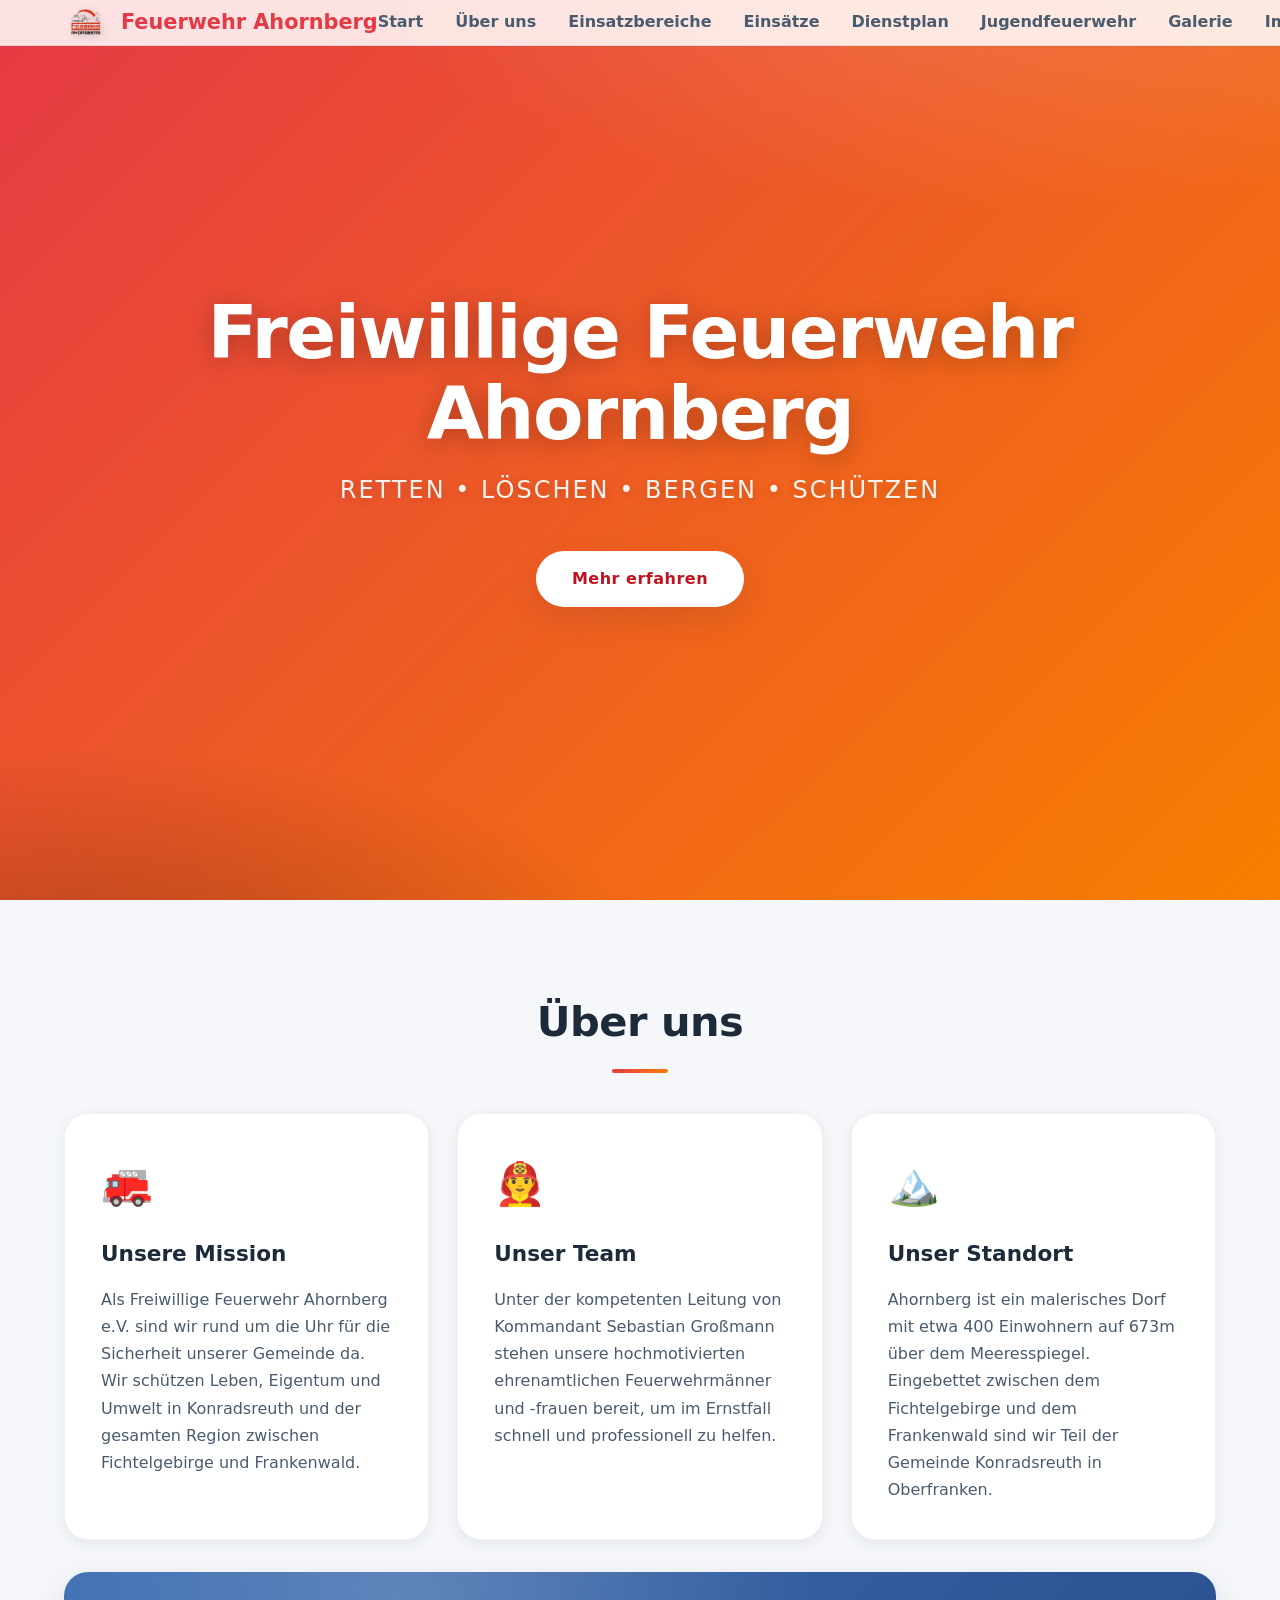
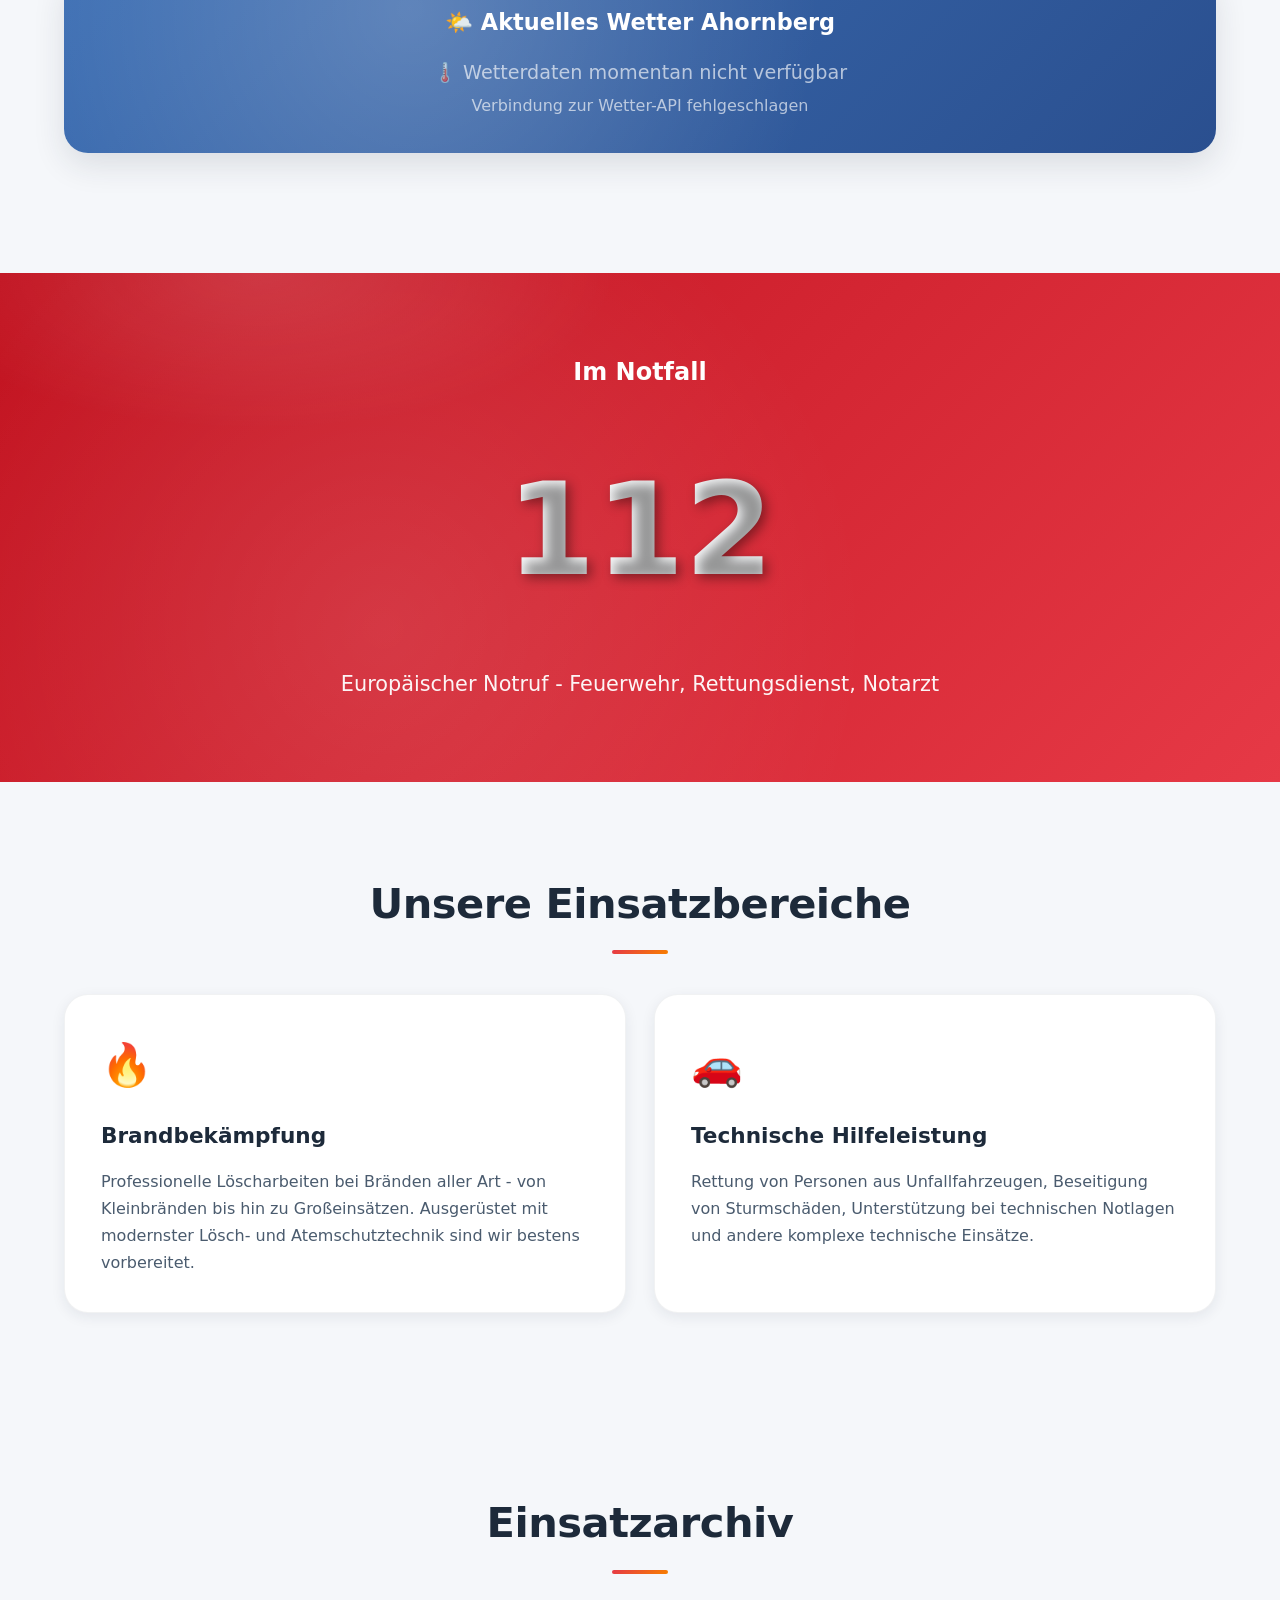
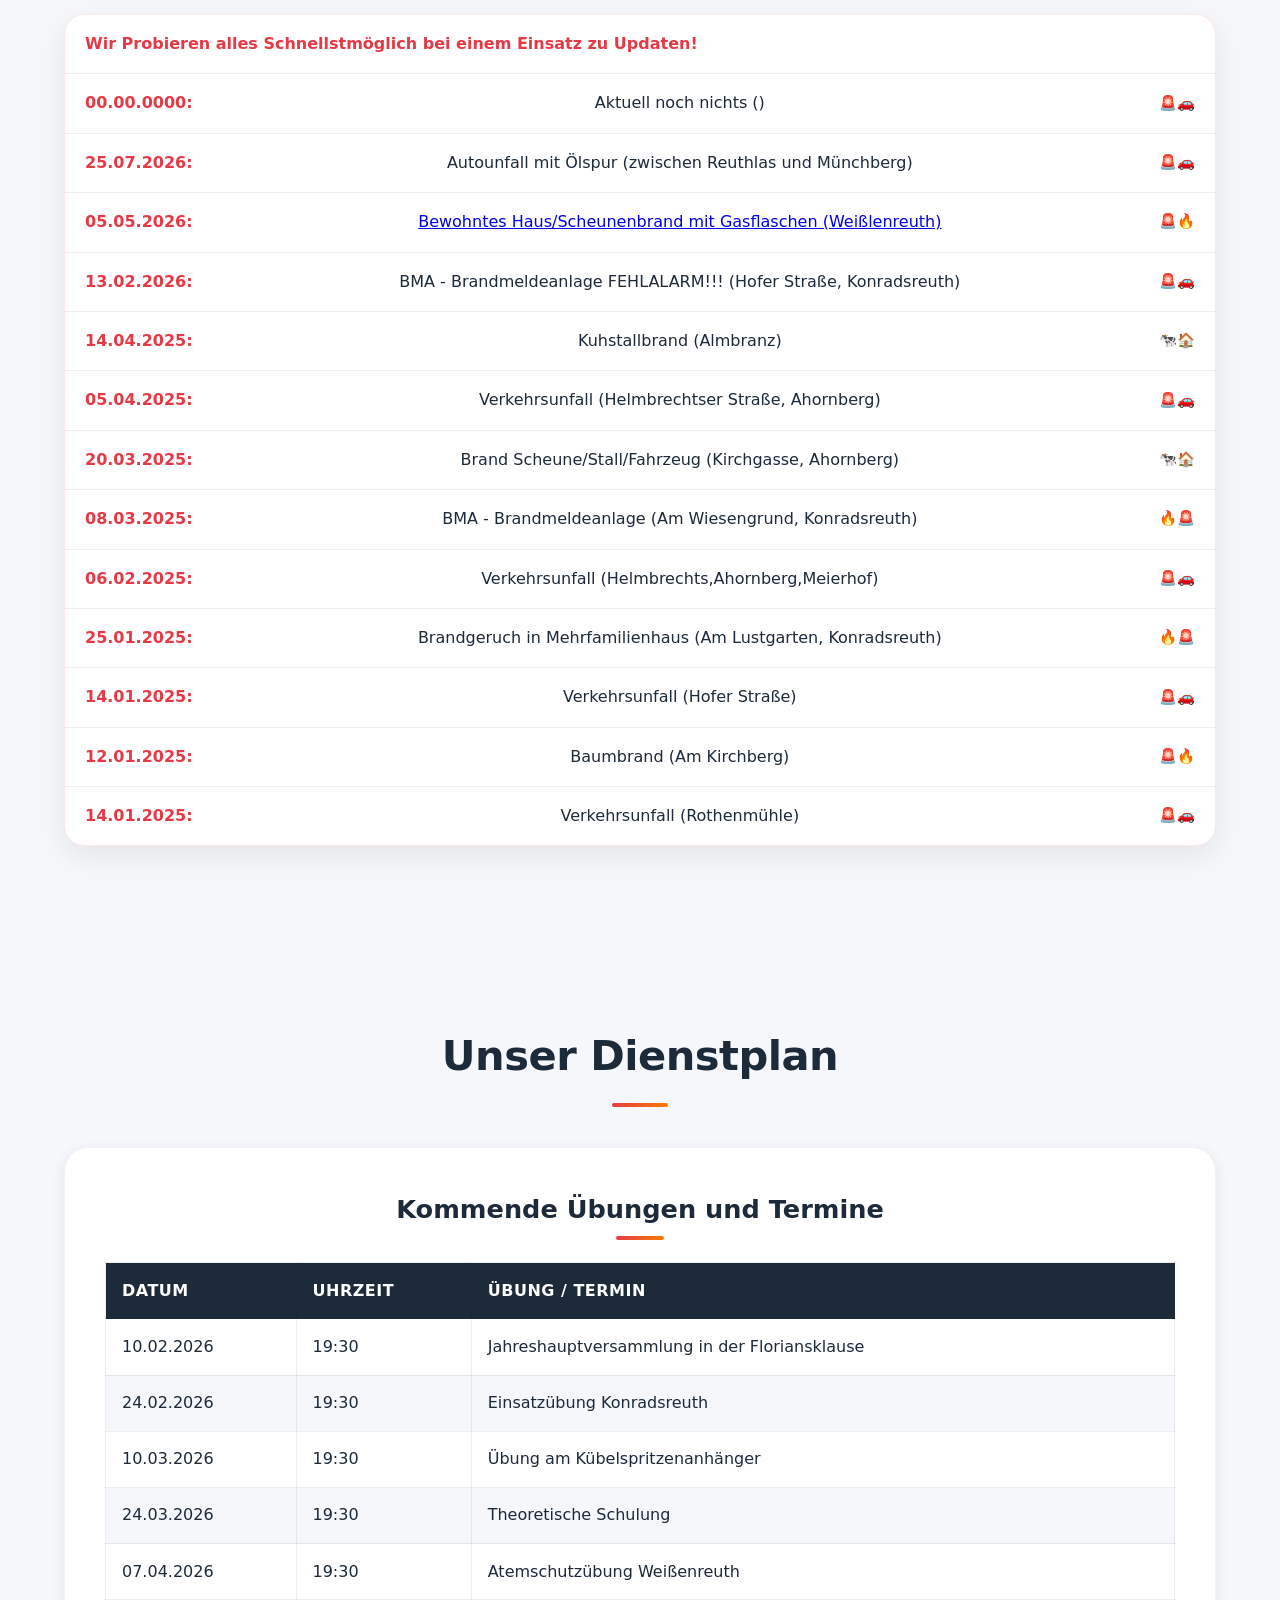
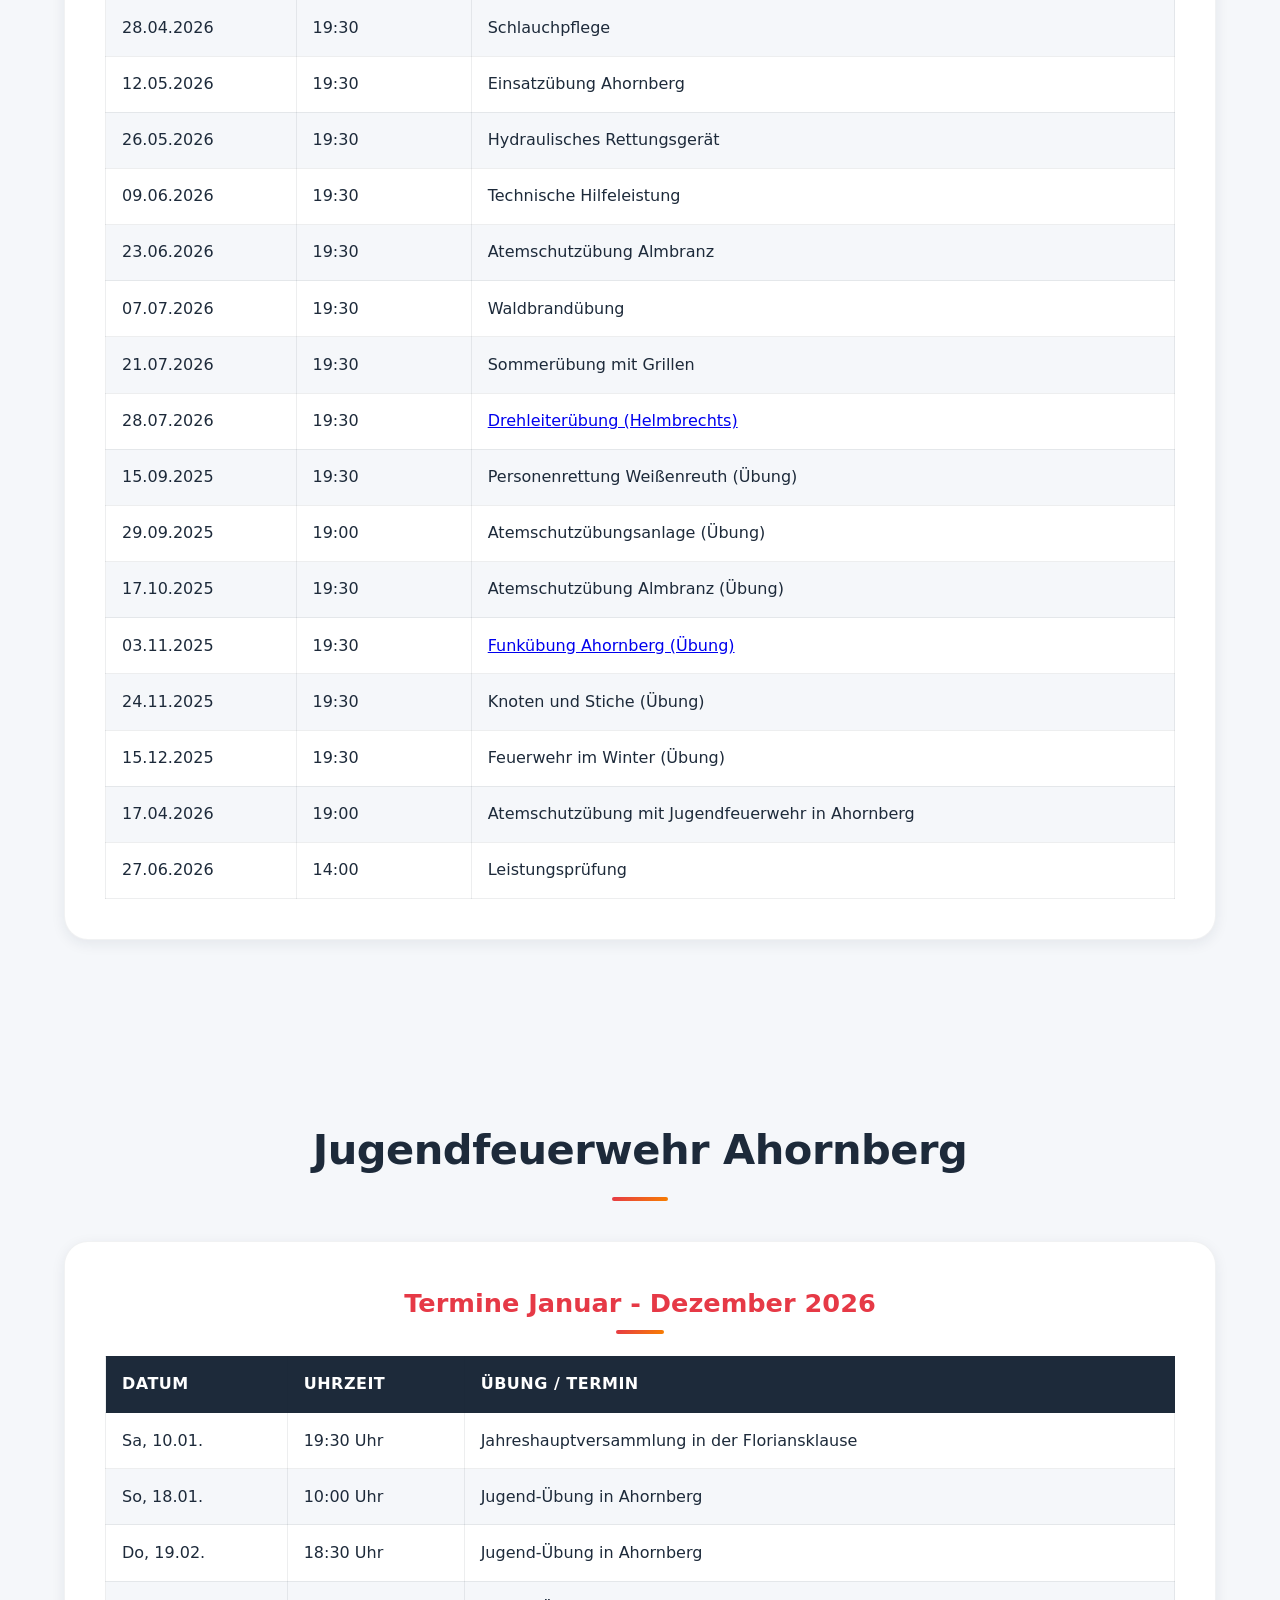
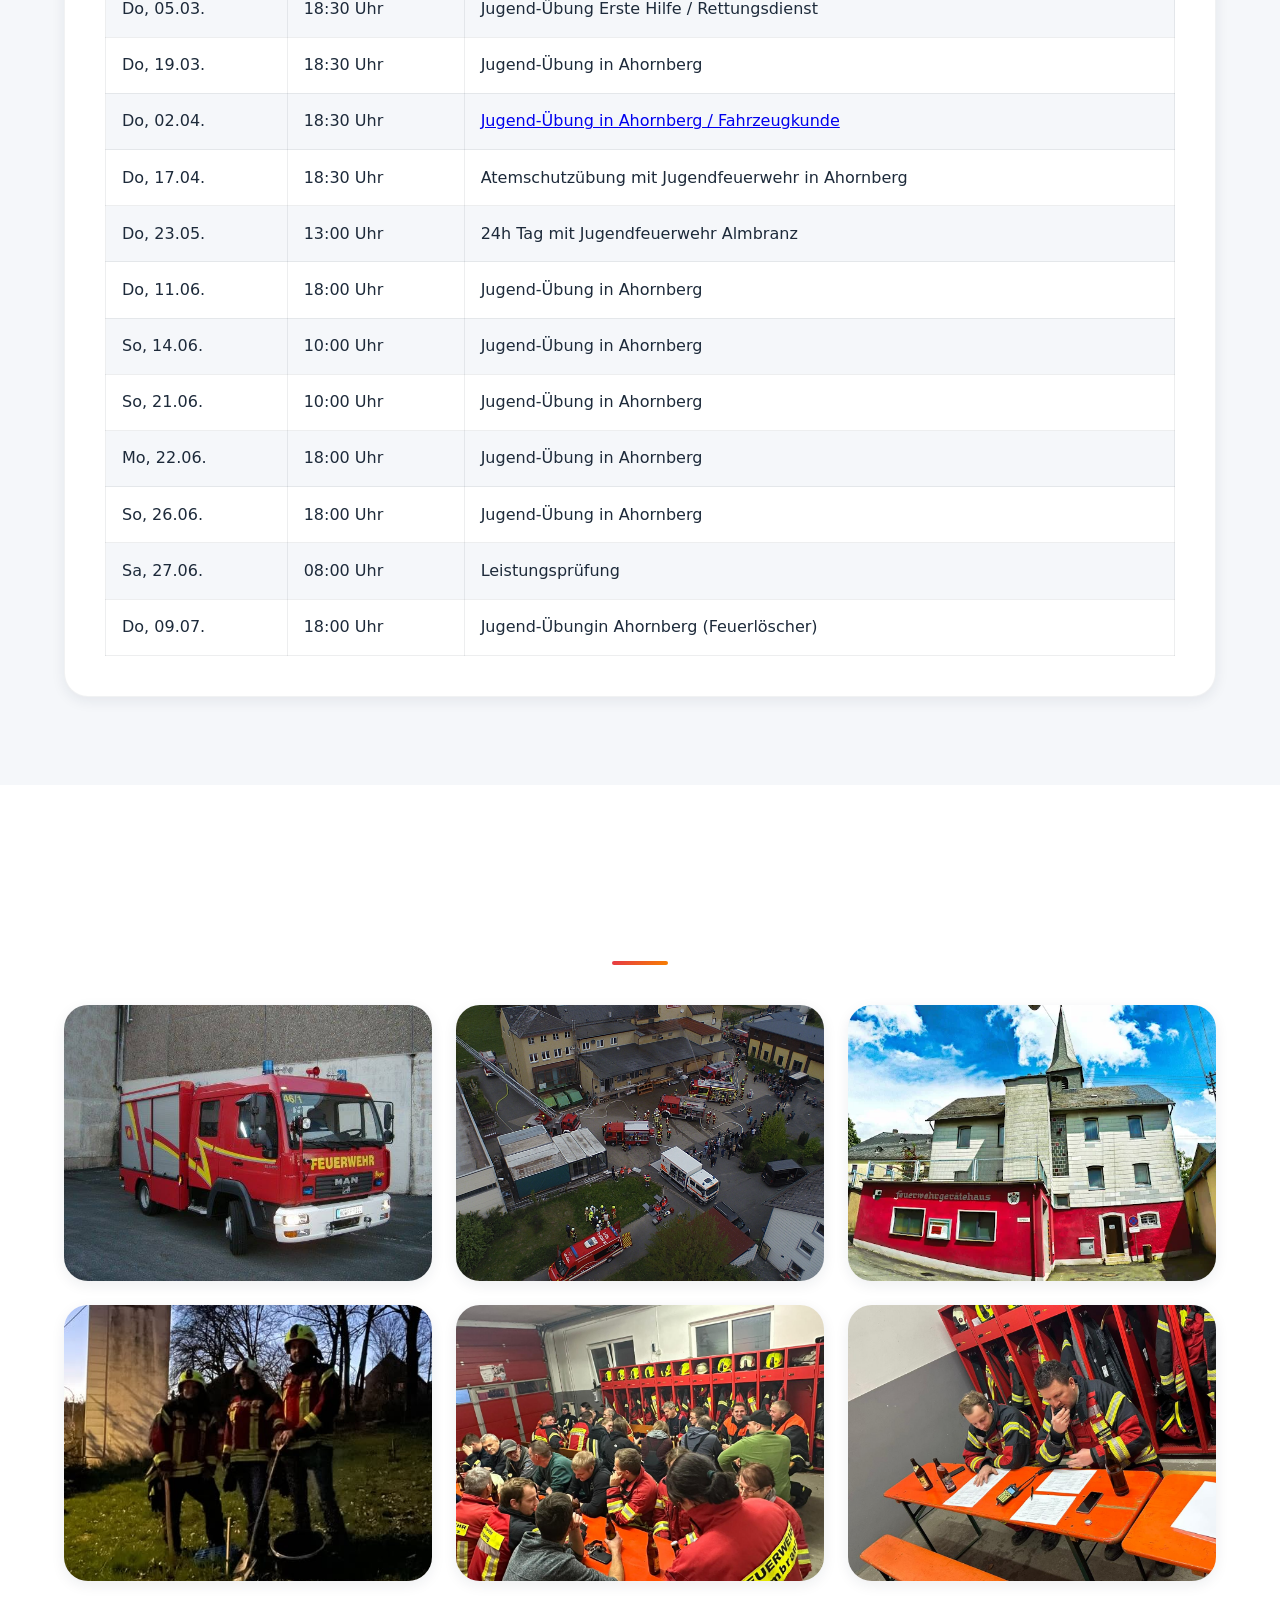
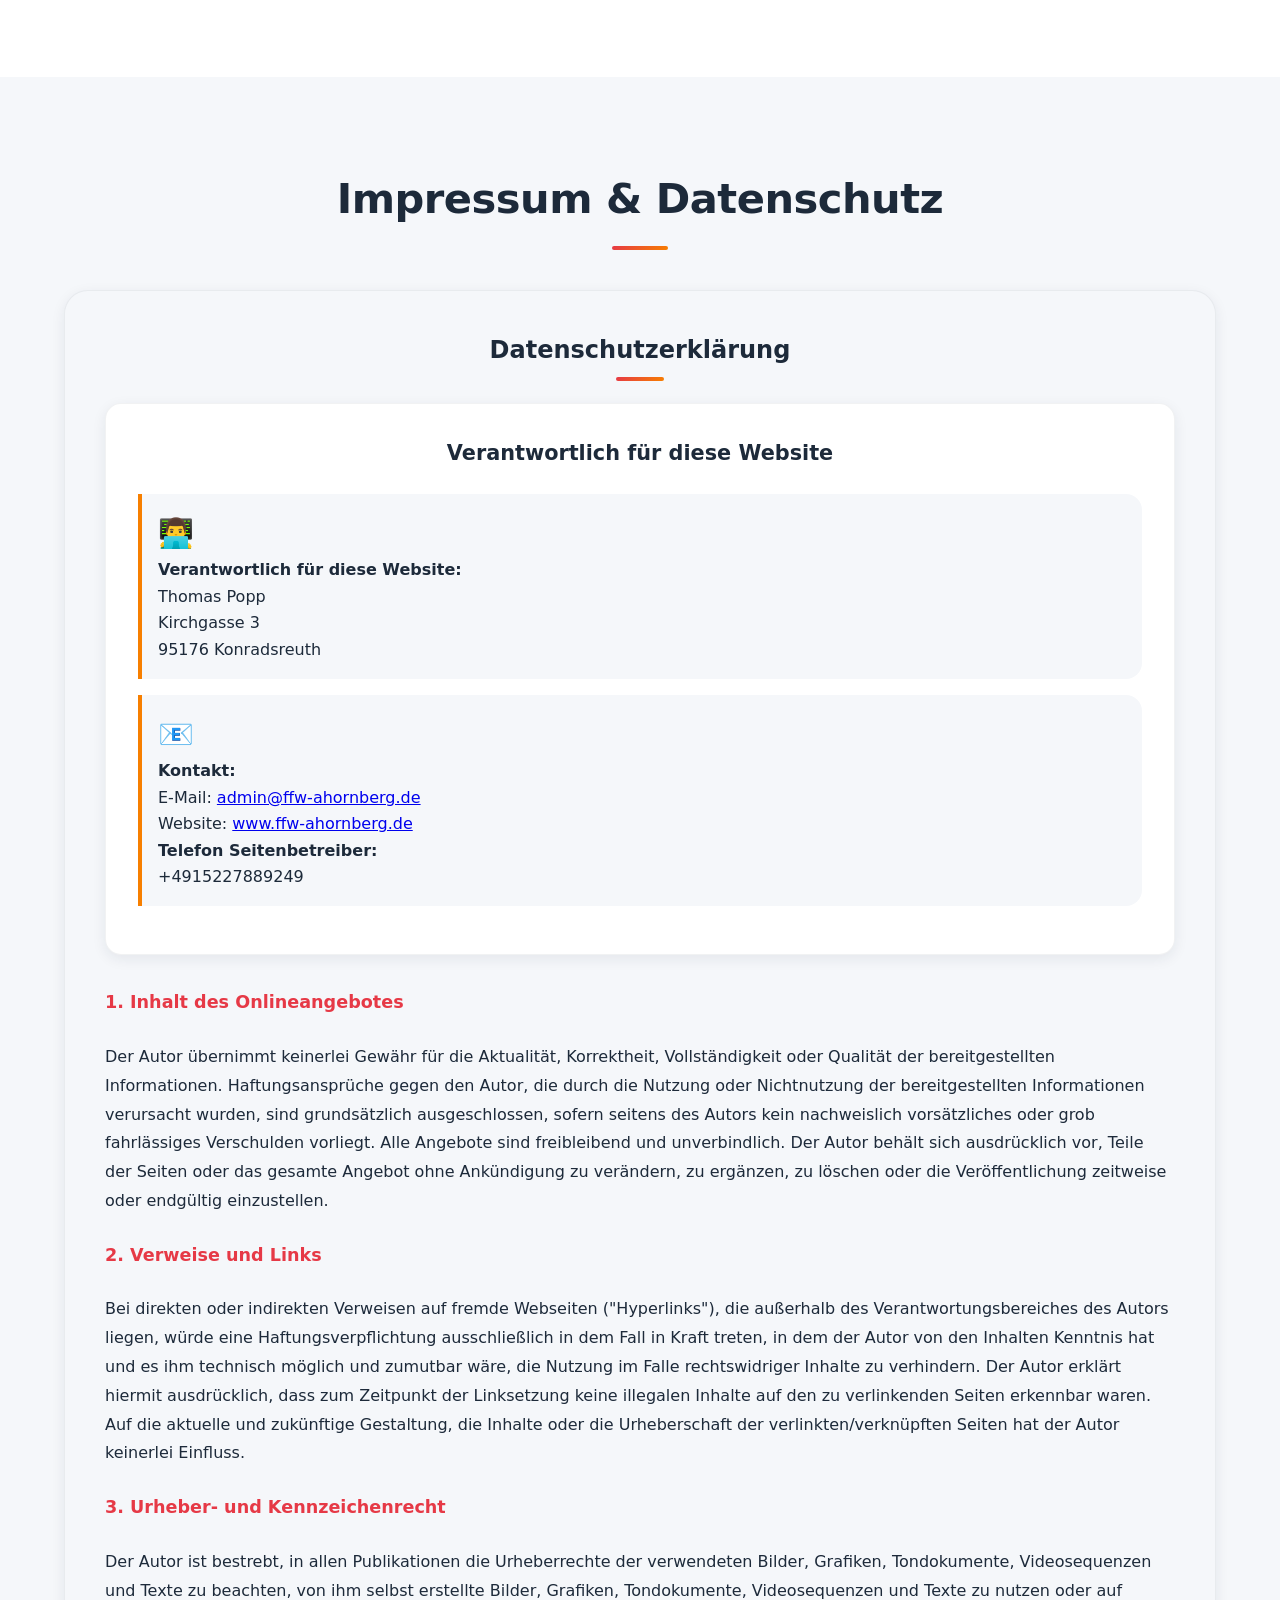
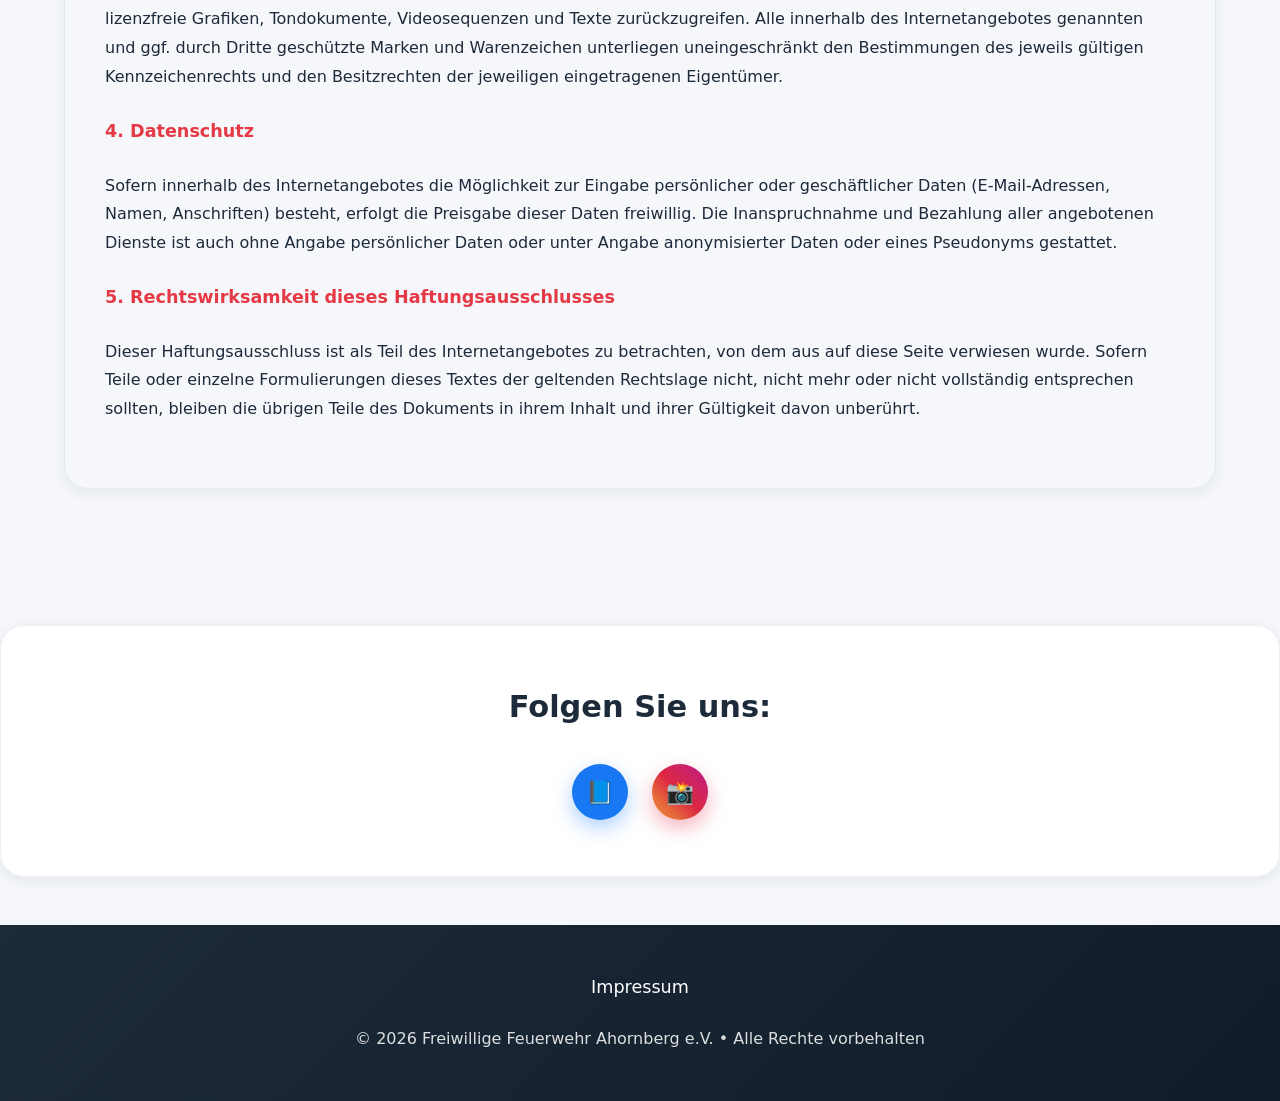
==== commit 3bb70452: "Modernize design: consistent brand palette, light gallery, round social buttons - Centralize colors/" ====
--- a/index.html
+++ b/index.html
@@ -526,8 +526,8 @@
         <section class="social-media section">
             <div class="container">
                 <h3>Folgen Sie uns:</h3>
-                <a href="https://www.facebook.com/ffahornberg" target="_blank" class="social-link">📘</a>
-                <a href="https://www.instagram.com/ffw_ahornberg?utm_source=ffw-ahornberg.de" target="_blank" class="social-link">📸</a>
+                <a href="https://www.facebook.com/ffahornberg" target="_blank" class="social-link facebook" aria-label="Facebook">📘</a>
+                <a href="https://www.instagram.com/ffw_ahornberg?utm_source=ffw-ahornberg.de" target="_blank" class="social-link instagram" aria-label="Instagram">📸</a>
             </div>
         </section>
 
--- a/css/style.css
+++ b/css/style.css
@@ -8,51 +8,73 @@
     box-sizing: border-box;
 }
 
+:root {
+    --red: #e63946;
+    --red-dark: #c1121f;
+    --orange: #f77f00;
+    --ink: #1d2a3a;
+    --ink-soft: #4a5b6e;
+    --bg-soft: #f5f7fa;
+    --white: #ffffff;
+    --radius-lg: 24px;
+    --radius-md: 16px;
+    --shadow-sm: 0 4px 14px rgba(29, 42, 58, 0.08);
+    --shadow-md: 0 12px 32px rgba(29, 42, 58, 0.12);
+    --shadow-lg: 0 24px 60px rgba(29, 42, 58, 0.16);
+    --grad: linear-gradient(135deg, var(--red), var(--orange));
+}
+
+html {
+    scroll-behavior: smooth;
+}
+
 body {
-    font-family: 'Segoe UI', Tahoma, Geneva, Verdana, sans-serif;
-    line-height: 1.6;
-    color: #2c3e50;
-    background: linear-gradient(135deg, #667eea 0%, #764ba2 100%);
+    font-family: 'Segoe UI', system-ui, -apple-system, sans-serif;
+    line-height: 1.65;
+    color: var(--ink);
+    background: var(--bg-soft);
     min-height: 100vh;
+    -webkit-font-smoothing: antialiased;
 }
 
 .container {
-    max-width: 1400px;
+    max-width: 1200px;
     margin: 0 auto;
-    padding: 0 20px;
+    padding: 0 24px;
 }
 
 header {
-    background: rgba(255, 255, 255, 0.98);
-    backdrop-filter: blur(20px);
-    box-shadow: 0 10px 40px rgba(0, 0, 0, 0.15);
+    background: rgba(255, 255, 255, 0.85);
+    backdrop-filter: blur(16px);
+    -webkit-backdrop-filter: blur(16px);
+    box-shadow: 0 1px 0 rgba(29, 42, 58, 0.06);
     position: fixed;
     top: 0;
     left: 0;
     right: 0;
     z-index: 1000;
-    transition: all 0.4s cubic-bezier(0.4, 0, 0.2, 1);
-    border-bottom: 3px solid transparent;
-    background-image: linear-gradient(rgba(255, 255, 255, 0.98), rgba(255, 255, 255, 0.98)),
-    linear-gradient(90deg, #e74c3c, #f39c12);
-    background-origin: border-box;
-    background-clip: padding-box, border-box;
+    transition: box-shadow 0.3s ease, background 0.3s ease;
+    border-bottom: 1px solid rgba(29, 42, 58, 0.08);
+}
+
+header.scrolled {
+    box-shadow: var(--shadow-md);
+    background: rgba(255, 255, 255, 0.92);
 }
 
 nav {
     display: flex;
     justify-content: space-between;
     align-items: center;
-    padding: 1rem 0;
+    padding: 0.9rem 0;
 }
 
 .logo {
     display: flex;
     align-items: center;
-    font-size: 1.4rem;
+    font-size: 1.3rem;
     font-weight: 800;
-    color: #e74c3c;
-    text-shadow: 2px 2px 4px rgba(0, 0, 0, 0.1);
+    color: var(--red);
     flex-shrink: 0;
 }
 
@@ -78,30 +100,29 @@
 
 .nav-links a {
     text-decoration: none;
-    color: #2c3e50;
+    color: var(--ink-soft);
     font-weight: 600;
     font-size: 1rem;
-    transition: all 0.3s cubic-bezier(0.4, 0, 0.2, 1);
+    transition: color 0.25s ease;
     position: relative;
     padding: 10px 0;
     white-space: nowrap;
 }
 
 .nav-links a:hover {
-    color: #e74c3c;
-    transform: translateY(-3px);
+    color: var(--red);
 }
 
 .nav-links a::after {
     content: '';
     position: absolute;
-    bottom: 0px;
+    bottom: 4px;
     left: 0;
     width: 0;
     height: 3px;
-    background: linear-gradient(90deg, #e74c3c, #f39c12);
-    transition: width 0.4s cubic-bezier(0.4, 0, 0.2, 1);
-    border-radius: 2px;
+    background: var(--grad);
+    transition: width 0.3s ease;
+    border-radius: 999px;
 }
 
 .nav-links a:hover::after {
@@ -125,8 +146,8 @@
     display: block;
     width: 26px;
     height: 3px;
-    background: #e74c3c;
-    border-radius: 3px;
+    background: var(--red);
+    border-radius: 999px;
     transition: all 0.3s ease;
 }
 
@@ -167,31 +188,34 @@
 
 .mobile-nav a {
     text-decoration: none;
-    color: #2c3e50;
+    color: var(--ink);
     font-weight: 700;
     font-size: 1.5rem;
     transition: all 0.3s ease;
     padding: 0.5rem 1.5rem;
-    border-radius: 30px;
+    border-radius: 999px;
     position: relative;
 }
 
 .mobile-nav a:hover,
 .mobile-nav a:active {
-    color: #e74c3c;
-    background: rgba(231, 76, 60, 0.08);
+    color: var(--red);
+    background: rgba(230, 57, 70, 0.08);
 }
 
 .hero {
-    background: linear-gradient(135deg, rgba(231, 76, 60, 0.9), rgba(243, 156, 18, 0.8)),
-    url('data:image/svg+xml,<svg xmlns="http://www.w3.org/2000/svg" viewBox="0 0 1400 800"><defs><pattern id="firePattern" patternUnits="userSpaceOnUse" width="100" height="100"><circle cx="50" cy="50" r="30" fill="%23ffffff" opacity="0.1"/><circle cx="25" cy="25" r="15" fill="%23ffffff" opacity="0.05"/><circle cx="75" cy="75" r="20" fill="%23ffffff" opacity="0.08"/></pattern></defs><rect width="1400" height="800" fill="url(%23firePattern)"/></svg>');
+    background:
+        radial-gradient(1200px 500px at 80% -10%, rgba(255, 255, 255, 0.18), transparent 60%),
+        radial-gradient(900px 400px at 10% 110%, rgba(0, 0, 0, 0.25), transparent 60%),
+        linear-gradient(135deg, var(--red) 0%, var(--orange) 100%);
     background-size: cover;
     background-position: center;
     background-attachment: fixed;
     height: 100vh;
-    min-height: 500px;
+    min-height: 560px;
     display: flex;
     align-items: center;
+    justify-content: center;
     text-align: center;
     color: white;
     position: relative;
@@ -199,25 +223,23 @@
 }
 
 .hero::before {
+    display: none;
+}
+
+.hero::after {
     content: '';
     position: absolute;
-    top: 0;
-    left: 0;
-    right: 0;
-    bottom: 0;
-    background: radial-gradient(ellipse at center, transparent 0%, rgba(0, 0, 0, 0.3) 100%);
-    animation: breathe 8s ease-in-out infinite;
-}
-
-@keyframes breathe {
-    0%, 100% { transform: scale(1); opacity: 0.3; }
-    50% { transform: scale(1.1); opacity: 0.1; }
+    inset: auto -10% -40% -10%;
+    height: 55%;
+    background: radial-gradient(60% 100% at 50% 100%, rgba(255, 255, 255, 0.14), transparent 70%);
+    border-radius: 50% 50% 0 0;
+    pointer-events: none;
 }
 
 .hero-content {
     position: relative;
     z-index: 2;
-    animation: heroFadeIn 2s cubic-bezier(0.4, 0, 0.2, 1);
+    animation: heroFadeIn 1s cubic-bezier(0.4, 0, 0.2, 1);
     padding: 0 1rem;
     width: 100%;
 }
@@ -225,184 +247,141 @@
 @keyframes heroFadeIn {
     from {
         opacity: 0;
-        transform: translateY(80px) scale(0.9);
+        transform: translateY(24px);
     }
     to {
         opacity: 1;
-        transform: translateY(0) scale(1);
+        transform: translateY(0);
     }
 }
 
 .hero h1 {
-    font-size: clamp(2.2rem, 8vw, 5.5rem);
-    margin-bottom: 1.5rem;
-    text-shadow: 3px 3px 10px rgba(0, 0, 0, 0.7);
-    font-weight: 900;
-    letter-spacing: -1px;
-    background: linear-gradient(45deg, #ffffff, #f8f9fa);
-    background-clip: text;
-    -webkit-background-clip: text;
-    -webkit-text-fill-color: transparent;
+    font-size: clamp(2.4rem, 7vw, 4.6rem);
+    margin-bottom: 1rem;
+    text-shadow: 0 4px 24px rgba(0, 0, 0, 0.25);
+    font-weight: 800;
+    letter-spacing: -1.5px;
+    line-height: 1.1;
 }
 
 .hero p {
-    font-size: clamp(1rem, 3vw, 2rem);
+    font-size: clamp(1.1rem, 2.5vw, 1.5rem);
     margin-bottom: 2.5rem;
-    text-shadow: 2px 2px 8px rgba(0, 0, 0, 0.6);
-    font-weight: 300;
-    letter-spacing: 1px;
+    text-shadow: 0 2px 12px rgba(0, 0, 0, 0.2);
+    font-weight: 400;
+    letter-spacing: 2px;
+    text-transform: uppercase;
+    opacity: 0.92;
 }
 
 .cta-button {
     display: inline-block;
-    background: linear-gradient(135deg, #e74c3c, #f39c12);
-    color: white;
-    padding: 16px 40px;
+    background: var(--white);
+    color: var(--red-dark);
+    padding: 15px 36px;
     text-decoration: none;
-    border-radius: 60px;
+    border-radius: 999px;
     font-weight: 700;
-    text-transform: uppercase;
-    letter-spacing: 2px;
+    letter-spacing: 0.5px;
     font-size: 1rem;
-    transition: all 0.4s cubic-bezier(0.4, 0, 0.2, 1);
-    box-shadow: 0 15px 35px rgba(231, 76, 60, 0.4);
-    position: relative;
-    overflow: hidden;
-    border: 2px solid transparent;
+    transition: transform 0.25s ease, box-shadow 0.25s ease, color 0.25s ease;
+    box-shadow: var(--shadow-md);
+    position: relative;
 }
 
 .cta-button::before {
-    content: '';
-    position: absolute;
-    top: 0;
-    left: -100%;
-    width: 100%;
-    height: 100%;
-    background: linear-gradient(90deg, transparent, rgba(255, 255, 255, 0.3), transparent);
-    transition: left 0.6s;
-}
-
-.cta-button:hover::before {
-    left: 100%;
+    display: none;
 }
 
 .cta-button:hover {
-    transform: translateY(-5px) scale(1.05);
-    box-shadow: 0 25px 50px rgba(231, 76, 60, 0.6);
-    border-color: rgba(255, 255, 255, 0.3);
+    transform: translateY(-3px);
+    box-shadow: var(--shadow-lg);
 }
 
 main {
-    margin-top: 80px;
-    background: white;
-    border-radius: 40px 40px 0 0;
+    background: var(--bg-soft);
     position: relative;
     z-index: 1;
-    box-shadow: 0 -20px 60px rgba(0, 0, 0, 0.1);
 }
 
 .section {
-    padding: 5rem 0;
-    position: relative;
-}
-
-.section:nth-child(even) {
-    background: linear-gradient(135deg, #f8f9ff 0%, #e3f2fd 100%);
+    padding: 5.5rem 0;
+    position: relative;
 }
 
 .section-title {
     text-align: center;
-    font-size: clamp(2rem, 5vw, 3.5rem);
-    margin-bottom: 4rem;
-    color: #2c3e50;
+    font-size: clamp(1.8rem, 4vw, 2.6rem);
+    margin-bottom: 3.5rem;
+    color: var(--ink);
     position: relative;
     font-weight: 800;
+    letter-spacing: -0.5px;
 }
 
 .section-title::after {
     content: '';
     position: absolute;
-    bottom: -20px;
+    bottom: -16px;
     left: 50%;
     transform: translateX(-50%);
-    width: 100px;
-    height: 6px;
-    background: linear-gradient(90deg, #e74c3c, #f39c12);
-    border-radius: 3px;
-    box-shadow: 0 4px 15px rgba(231, 76, 60, 0.3);
+    width: 56px;
+    height: 4px;
+    background: var(--grad);
+    border-radius: 999px;
 }
 
 .cards-grid {
     display: grid;
     grid-template-columns: repeat(auto-fit, minmax(300px, 1fr));
-    gap: 2.5rem;
-    margin-top: 3rem;
+    gap: 1.75rem;
+    margin-top: 2.5rem;
 }
 
 .card {
-    background: linear-gradient(135deg, #ffffff 0%, #f8f9fa 100%);
-    padding: 2.5rem;
-    border-radius: 25px;
-    box-shadow: 0 15px 45px rgba(0, 0, 0, 0.08);
-    transition: all 0.4s cubic-bezier(0.4, 0, 0.2, 1);
+    background: var(--white);
+    padding: 2.25rem;
+    border-radius: var(--radius-lg);
+    box-shadow: var(--shadow-sm);
+    transition: transform 0.25s ease, box-shadow 0.25s ease;
     position: relative;
     overflow: hidden;
-    border: 1px solid rgba(231, 76, 60, 0.1);
-}
-
-.card::before {
-    content: '';
-    position: absolute;
-    top: 0;
-    left: 0;
-    width: 100%;
-    height: 6px;
-    background: linear-gradient(90deg, #e74c3c, #f39c12);
-}
-
+    border: 1px solid rgba(29, 42, 58, 0.06);
+}
+
+.card::before,
 .card::after {
-    content: '';
-    position: absolute;
-    top: 0;
-    right: 0;
-    width: 6px;
-    height: 100%;
-    background: linear-gradient(180deg, #e74c3c, #f39c12);
-    opacity: 0;
-    transition: opacity 0.4s ease;
-}
-
-.card:hover::after {
-    opacity: 1;
+    display: none;
 }
 
 .card:hover {
-    transform: translateY(-15px) scale(1.02);
-    box-shadow: 0 30px 80px rgba(0, 0, 0, 0.15);
+    transform: translateY(-6px);
+    box-shadow: var(--shadow-md);
 }
 
 .card h3 {
-    font-size: 1.6rem;
-    margin-bottom: 1.2rem;
-    color: #2c3e50;
+    font-size: 1.35rem;
+    margin-bottom: 0.9rem;
+    color: var(--ink);
     font-weight: 700;
 }
 
 .card p {
-    font-size: 1.05rem;
-    line-height: 1.8;
-    color: #5a6c7d;
+    font-size: 1rem;
+    line-height: 1.7;
+    color: var(--ink-soft);
 }
 
 .icon {
-    font-size: 3.5rem;
-    margin-bottom: 1.5rem;
+    font-size: 2.6rem;
+    margin-bottom: 1.1rem;
     display: block;
-    filter: drop-shadow(2px 2px 8px rgba(0, 0, 0, 0.1));
 }
 
 .emergency-section {
-    background: linear-gradient(135deg, #e74c3c, #c0392b);
+    background:
+        radial-gradient(600px 260px at 20% 0%, rgba(255, 255, 255, 0.12), transparent 60%),
+        linear-gradient(135deg, var(--red-dark) 0%, var(--red) 100%);
     color: white;
     text-align: center;
     padding: 5rem 0;
@@ -430,7 +409,7 @@
     font-weight: 900;
     margin: 2rem 0;
     text-shadow: 4px 4px 12px rgba(0, 0, 0, 0.4);
-    background: linear-gradient(45deg, #ffffff, #f8f9fa);
+    background: linear-gradient(45deg, var(--white), #f4f6f8);
     background-clip: text;
     -webkit-background-clip: text;
     -webkit-text-fill-color: transparent;
@@ -450,8 +429,8 @@
 }
 
 .gallery-section {
-    background: linear-gradient(135deg, #2c3e50 0%, #34495e 100%);
-    color: white;
+    background: var(--white);
+    color: var(--ink);
     padding: 6rem 0;
 }
 
@@ -464,22 +443,22 @@
 
 .gallery-item {
     position: relative;
-    border-radius: 20px;
+    border-radius: var(--radius-lg);
     overflow: hidden;
     aspect-ratio: 4/3;
-    box-shadow: 0 15px 35px rgba(0, 0, 0, 0.3);
-    transition: all 0.4s cubic-bezier(0.4, 0, 0.2, 1);
+    box-shadow: var(--shadow-sm);
+    transition: transform 0.3s ease, box-shadow 0.3s ease;
 }
 
 .gallery-item:hover {
-    transform: scale(1.05);
-    box-shadow: 0 25px 60px rgba(0, 0, 0, 0.4);
+    transform: translateY(-6px);
+    box-shadow: var(--shadow-md);
 }
 
 .gallery-placeholder {
     width: 100%;
     height: 100%;
-    background: linear-gradient(135deg, #e74c3c, #f39c12);
+    background: var(--grad);
     display: flex;
     align-items: center;
     justify-content: center;
@@ -520,19 +499,19 @@
 }
 
 .datenschutz-box {
-    background: linear-gradient(135deg, #f0f4f8 0%, #d9e2ec 100%);
+    background: var(--bg-soft);
     padding: 2.5rem;
-    border-radius: 25px;
+    border-radius: var(--radius-lg);
     margin-top: 3rem;
-    box-shadow: 0 15px 45px rgba(0, 0, 0, 0.08);
-    border: 2px solid #3498db;
-    color: #2c3e50;
+    box-shadow: var(--shadow-sm);
+    border: 1px solid rgba(29, 42, 58, 0.06);
+    color: var(--ink);
 }
 
 .datenschutz-box h3 {
-    color: #3498db;
+    color: var(--ink);
     margin-bottom: 2rem;
-    font-size: 1.8rem;
+    font-size: 1.5rem;
     font-weight: 700;
     text-align: center;
     position: relative;
@@ -544,10 +523,10 @@
     bottom: -10px;
     left: 50%;
     transform: translateX(-50%);
-    width: 80px;
+    width: 48px;
     height: 4px;
-    background: linear-gradient(90deg, #3498db, #2980b9);
-    border-radius: 2px;
+    background: var(--grad);
+    border-radius: 999px;
 }
 
 .datenschutz-box p {
@@ -557,24 +536,24 @@
 }
 
 .datenschutz-box p strong {
-    color: #e74c3c;
+    color: var(--red);
     font-size: 1.1rem;
     display: block;
     margin-bottom: 0.8rem;
 }
 
 .inner-info-box {
-    background: white;
+    background: var(--white);
     padding: 2rem;
-    border-radius: 15px;
-    box-shadow: 0 8px 25px rgba(0, 0, 0, 0.08);
-    border: 1px solid #e74c3c;
+    border-radius: var(--radius-md);
+    box-shadow: var(--shadow-sm);
+    border: 1px solid rgba(29, 42, 58, 0.06);
     margin-bottom: 2rem;
 }
 
 .inner-info-box h4 {
-    color: #e74c3c;
-    font-size: 1.4rem;
+    color: var(--ink);
+    font-size: 1.3rem;
     margin-bottom: 1.5rem;
     text-align: center;
 }
@@ -582,8 +561,9 @@
 .inner-info-box .contact-item {
     margin: 1rem 0;
     padding: 1rem;
-    background: #f8f9fa;
-    border-left: 3px solid #f39c12;
+    background: var(--bg-soft);
+    border-left: 4px solid var(--orange);
+    border-radius: 0 var(--radius-md) var(--radius-md) 0;
 }
 
 .inner-info-box .contact-item span {
@@ -591,8 +571,8 @@
 }
 
 footer {
-    background: linear-gradient(135deg, #2c3e50 0%, #34495e 100%);
-    color: white;
+    background: linear-gradient(135deg, var(--ink) 0%, #101c28 100%);
+    color: rgba(255, 255, 255, 0.85);
     text-align: center;
     padding: 3rem 0;
     position: relative;
@@ -616,42 +596,58 @@
 }
 
 .footer-links a:hover {
-    color: #f39c12;
-    transform: translateY(-3px);
+    color: var(--orange);
 }
 
 .social-media {
     margin: 3rem auto;
     text-align: center;
     padding: 3.5rem 1rem;
-    background: linear-gradient(135deg, #f8f9ff 0%, #e3f2fd 100%);
-    border-radius: 25px;
-    box-shadow: 0 15px 45px rgba(0, 0, 0, 0.08);
-    color: #2c3e50;
+    background: var(--white);
+    border-radius: var(--radius-lg);
+    box-shadow: var(--shadow-sm);
+    border: 1px solid rgba(29, 42, 58, 0.06);
+    color: var(--ink);
 }
 
 .social-media h3 {
-    font-size: clamp(1.6rem, 4vw, 2.5rem);
+    font-size: clamp(1.4rem, 3vw, 1.9rem);
     margin-bottom: 2rem;
-    color: #e74c3c;
+    color: var(--ink);
+    font-weight: 700;
 }
 
 .social-link {
-    display: inline-block;
-    margin: 0 0.8rem;
-    padding: 15px;
-    background: linear-gradient(135deg, #e74c3c, #f39c12);
-    color: white;
+    display: inline-flex;
+    align-items: center;
+    justify-content: center;
+    margin: 0 0.6rem;
+    width: 56px;
+    height: 56px;
     border-radius: 50%;
     text-decoration: none;
-    font-size: 1.5rem;
-    transition: all 0.4s cubic-bezier(0.4, 0, 0.2, 1);
-    box-shadow: 0 8px 25px rgba(231, 76, 60, 0.3);
+    font-size: 1.4rem;
+    color: white;
+    transition: transform 0.25s ease, box-shadow 0.25s ease, filter 0.25s ease;
+}
+
+.social-link.facebook {
+    background: #1877f2;
+    box-shadow: 0 8px 20px rgba(24, 119, 242, 0.35);
+}
+
+.social-link.instagram {
+    background: linear-gradient(45deg, #f09433 0%, #e6683c 25%, #dc2743 50%, #cc2366 75%, #bc1888 100%);
+    box-shadow: 0 8px 20px rgba(220, 39, 67, 0.35);
 }
 
 .social-link:hover {
-    transform: scale(1.3) rotate(360deg);
-    box-shadow: 0 15px 40px rgba(231, 76, 60, 0.5);
+    transform: translateY(-4px) scale(1.08);
+    filter: brightness(1.05);
+}
+
+.social-link:active {
+    transform: scale(0.96);
 }
 
 .float-animation {
@@ -664,35 +660,13 @@
     66% { transform: translateY(15px) rotate(-1deg); }
 }
 
-.news-ticker {
-    background: linear-gradient(90deg, #e74c3c, #f39c12);
-    color: white;
-    padding: 15px 0;
-    overflow: hidden;
-    white-space: nowrap;
-    position: relative;
-    font-weight: 600;
-    box-shadow: 0 4px 15px rgba(231, 76, 60, 0.3);
-}
-
-.news-ticker-content {
-    display: inline-block;
-    animation: scroll 40s linear infinite;
-    font-size: 1.1rem;
-}
-
-@keyframes scroll {
-    0% { transform: translateX(100%); }
-    100% { transform: translateX(-100%); }
-}
-
 .weather-widget {
-    background: linear-gradient(135deg, #3498db, #2980b9);
+    background: linear-gradient(135deg, #3d6fb4 0%, #2a4f8f 100%);
     color: white;
     padding: 2rem;
-    border-radius: 20px;
+    border-radius: var(--radius-lg);
     text-align: center;
-    box-shadow: 0 15px 35px rgba(52, 152, 219, 0.3);
+    box-shadow: var(--shadow-md);
     margin: 2rem 0;
     position: relative;
     overflow: hidden;
@@ -763,15 +737,15 @@
     border-radius: 20px;
     box-shadow: 0 10px 30px rgba(0, 0, 0, 0.08);
     overflow: hidden;
-    border: 1px solid rgba(231, 76, 60, 0.1);
+    border: 1px solid rgba(230, 57, 70, 0.12);
 }
 
 .deployment-list li {
-    padding: 1rem 1.5rem;
+    padding: 1rem 1.25rem;
     font-size: 1rem;
-    color: #2c3e50;
-    border-bottom: 1px solid #eee;
-    transition: background-color 0.2s ease, transform 0.1s ease;
+    color: var(--ink);
+    border-bottom: 1px solid rgba(29, 42, 58, 0.08);
+    transition: background-color 0.2s ease, padding-left 0.2s ease;
     display: flex;
     justify-content: space-between;
     align-items: center;
@@ -784,40 +758,40 @@
 }
 
 .deployment-list li:hover {
-    background-color: #f8f9fa;
-    transform: translateX(5px);
+    background-color: rgba(230, 57, 70, 0.04);
+    padding-left: 1.75rem;
 }
 
 .deployment-list li strong {
-    color: #e74c3c;
+    color: var(--red);
     margin-right: 0.5rem;
 }
 
 .deployment-list .placeholder-item {
     font-size: 1.5rem;
     font-weight: bold;
-    color: #f39c12;
+    color: var(--orange);
     text-align: center;
     justify-content: center;
-    background: linear-gradient(135deg, #e3f2fd, #f0f4f8);
-    border-bottom: 2px dashed #ccc;
+    background: var(--bg-soft);
+    border-bottom: 2px dashed rgba(29, 42, 58, 0.2);
 }
 
 .service-plan {
-    background: linear-gradient(135deg, #f0f4f8 0%, #d9e2ec 100%);
+    background: var(--white);
     padding: 2.5rem;
-    border-radius: 25px;
+    border-radius: var(--radius-lg);
     margin-top: 3rem;
-    box-shadow: 0 15px 45px rgba(0, 0, 0, 0.08);
-    border: 2px solid #3498db;
-    color: #2c3e50;
+    box-shadow: var(--shadow-sm);
+    border: 1px solid rgba(29, 42, 58, 0.06);
+    color: var(--ink);
     overflow-x: auto;
 }
 
 .service-plan h3 {
-    color: #3498db;
+    color: var(--ink);
     margin-bottom: 2rem;
-    font-size: 1.8rem;
+    font-size: 1.6rem;
     font-weight: 700;
     text-align: center;
     position: relative;
@@ -829,10 +803,10 @@
     bottom: -10px;
     left: 50%;
     transform: translateX(-50%);
-    width: 80px;
+    width: 48px;
     height: 4px;
-    background: linear-gradient(90deg, #3498db, #2980b9);
-    border-radius: 2px;
+    background: var(--grad);
+    border-radius: 999px;
 }
 
 .service-plan table {
@@ -843,25 +817,26 @@
 }
 
 .service-plan th, .service-plan td {
-    border: 1px solid #ccc;
+    border: 1px solid rgba(29, 42, 58, 0.08);
     padding: 0.9rem 1rem;
     text-align: left;
     font-size: 1rem;
 }
 
 .service-plan th {
-    background: linear-gradient(90deg, #e74c3c, #f39c12);
+    background: var(--ink);
     color: white;
     font-weight: 600;
     text-transform: uppercase;
+    letter-spacing: 0.5px;
 }
 
 .service-plan tr:nth-child(even) {
-    background-color: #f2f2f2;
+    background-color: var(--bg-soft);
 }
 
 .service-plan tr:hover {
-    background-color: #e6e6e6;
+    background-color: rgba(230, 57, 70, 0.05);
 }
 
 .crossed-out {
@@ -948,20 +923,20 @@
 }
 
 .youth-schedule {
-    background: linear-gradient(135deg, #fff5e6 0%, #ffe4cc 100%);
+    background: var(--white);
     padding: 2.5rem;
-    border-radius: 25px;
+    border-radius: var(--radius-lg);
     margin-top: 3rem;
-    box-shadow: 0 15px 45px rgba(0, 0, 0, 0.08);
-    border: 2px solid #f39c12;
-    color: #2c3e50;
+    box-shadow: var(--shadow-sm);
+    border: 1px solid rgba(29, 42, 58, 0.06);
+    color: var(--ink);
     overflow-x: auto;
 }
 
 .youth-schedule h3 {
-    color: #e74c3c;
+    color: var(--red);
     margin-bottom: 2rem;
-    font-size: 1.8rem;
+    font-size: 1.6rem;
     font-weight: 700;
     text-align: center;
     position: relative;
@@ -973,10 +948,10 @@
     bottom: -10px;
     left: 50%;
     transform: translateX(-50%);
-    width: 80px;
+    width: 48px;
     height: 4px;
-    background: linear-gradient(90deg, #e74c3c, #f39c12);
-    border-radius: 2px;
+    background: var(--grad);
+    border-radius: 999px;
 }
 
 .youth-schedule table {
@@ -987,29 +962,30 @@
 }
 
 .youth-schedule th, .youth-schedule td {
-    border: 1px solid #ccc;
+    border: 1px solid rgba(29, 42, 58, 0.08);
     padding: 0.9rem 1rem;
     text-align: left;
     font-size: 1rem;
 }
 
 .youth-schedule th {
-    background: linear-gradient(90deg, #e74c3c, #f39c12);
+    background: var(--ink);
     color: white;
     font-weight: 600;
     text-transform: uppercase;
+    letter-spacing: 0.5px;
 }
 
 .youth-schedule tr:nth-child(even) {
-    background-color: #fff9f0;
+    background-color: var(--bg-soft);
 }
 
 .youth-schedule tr:hover {
-    background-color: #ffe4cc;
+    background-color: rgba(247, 127, 0, 0.08);
 }
 
 .youth-schedule .highlight-row {
-    background-color: #fff3cd;
+    background-color: rgba(247, 127, 0, 0.12);
     font-weight: bold;
 }
 
@@ -1099,11 +1075,6 @@
         width: 34px;
         height: 34px;
         margin-right: 8px;
-    }
-
-    main {
-        margin-top: 65px;
-        border-radius: 20px 20px 0 0;
     }
 
     .hero h1 {
@@ -1267,11 +1238,6 @@
     transform: translateY(0);
 }
 
-/* Header-Zustand beim Scrollen */
-header.scrolled {
-    box-shadow: 0 10px 40px rgba(0, 0, 0, 0.18);
-}
-
 /* Notruf-Blinken (bei Klick auf die 112) */
 @keyframes emergencyBlink {
     0%, 100% { opacity: 1; }
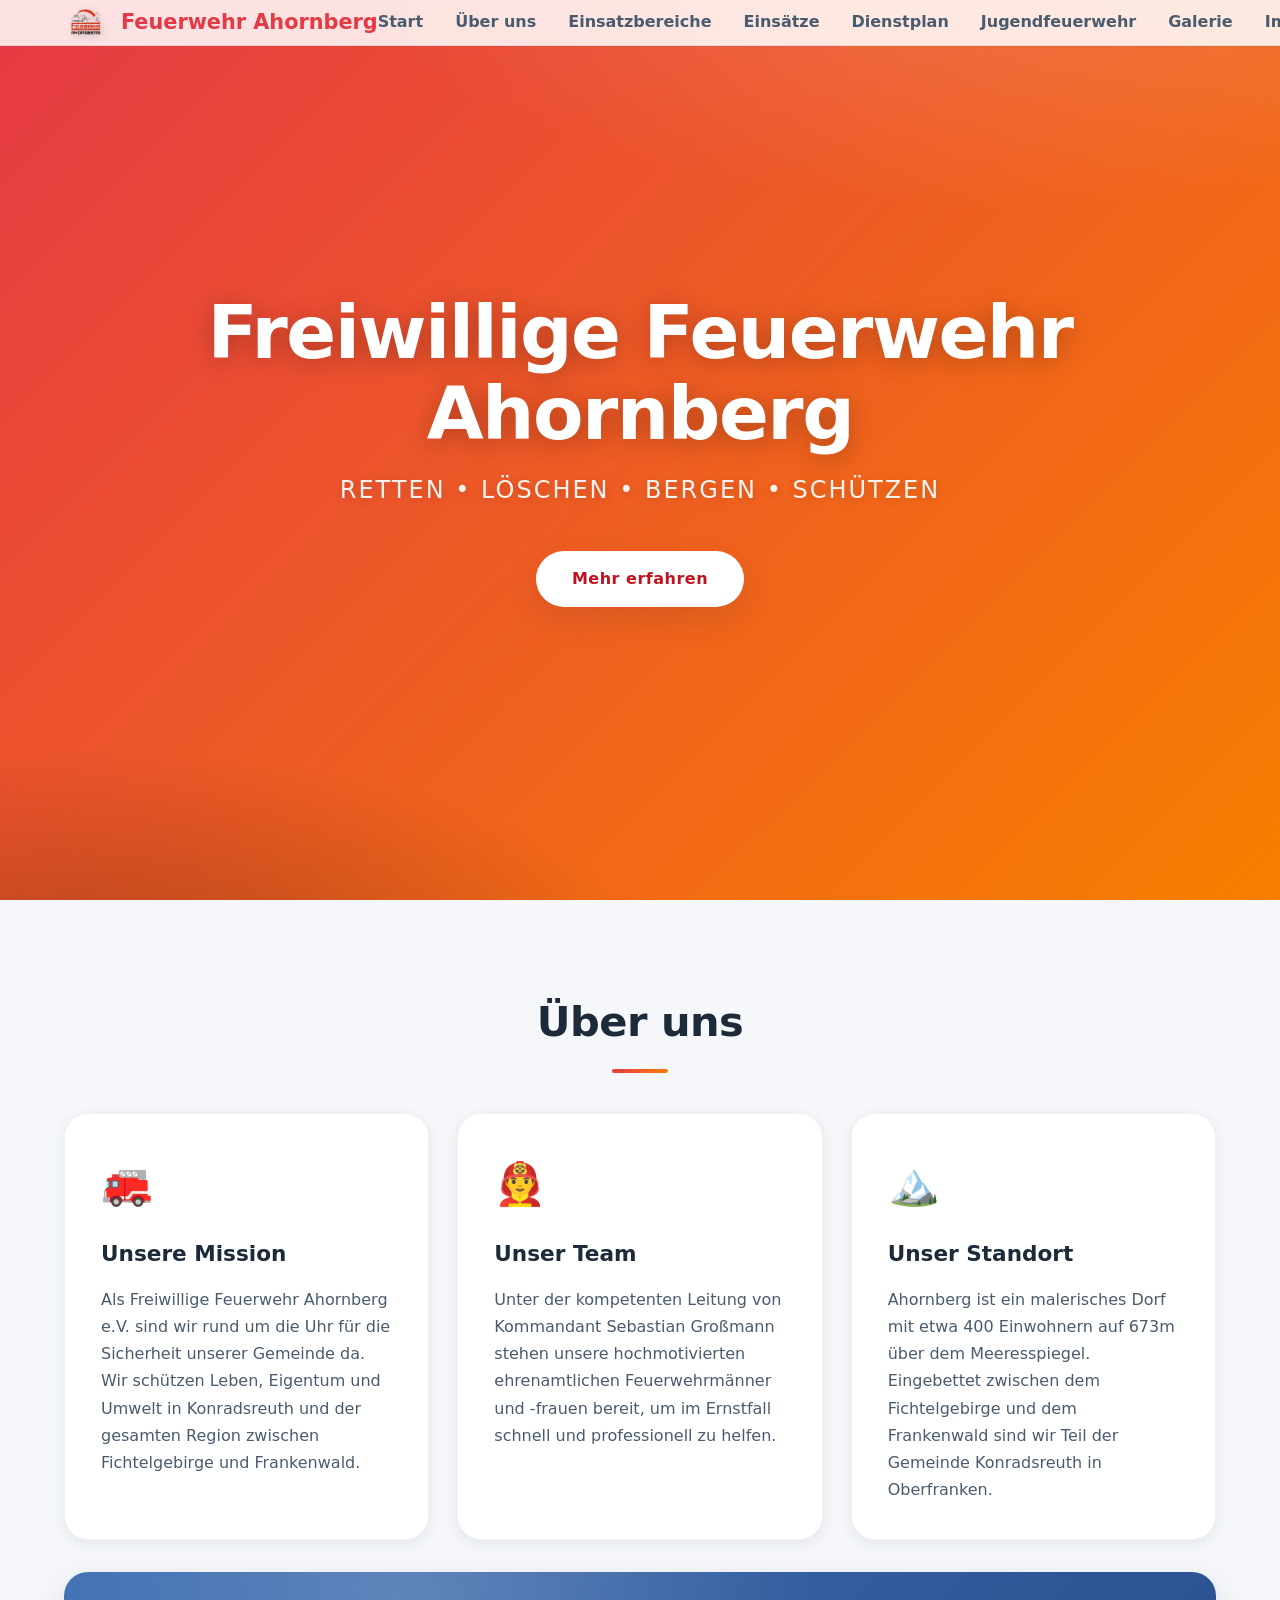
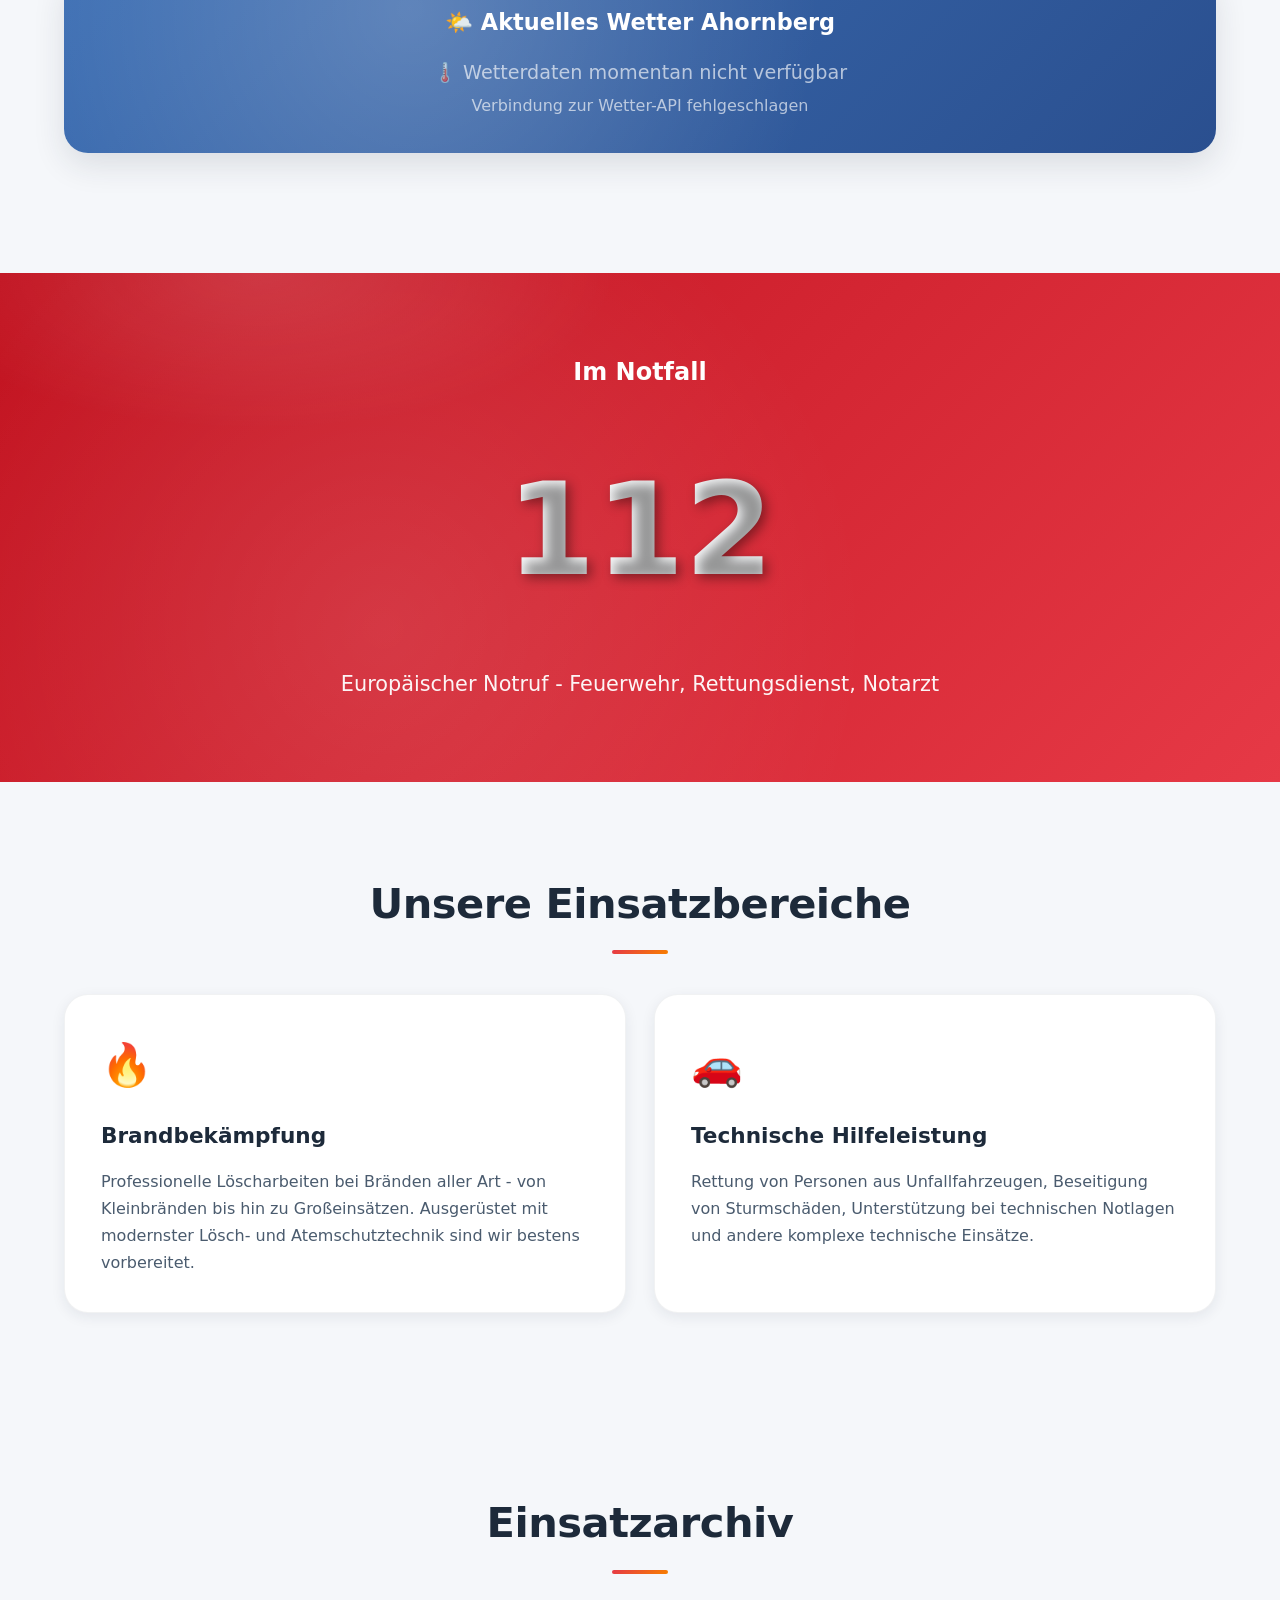
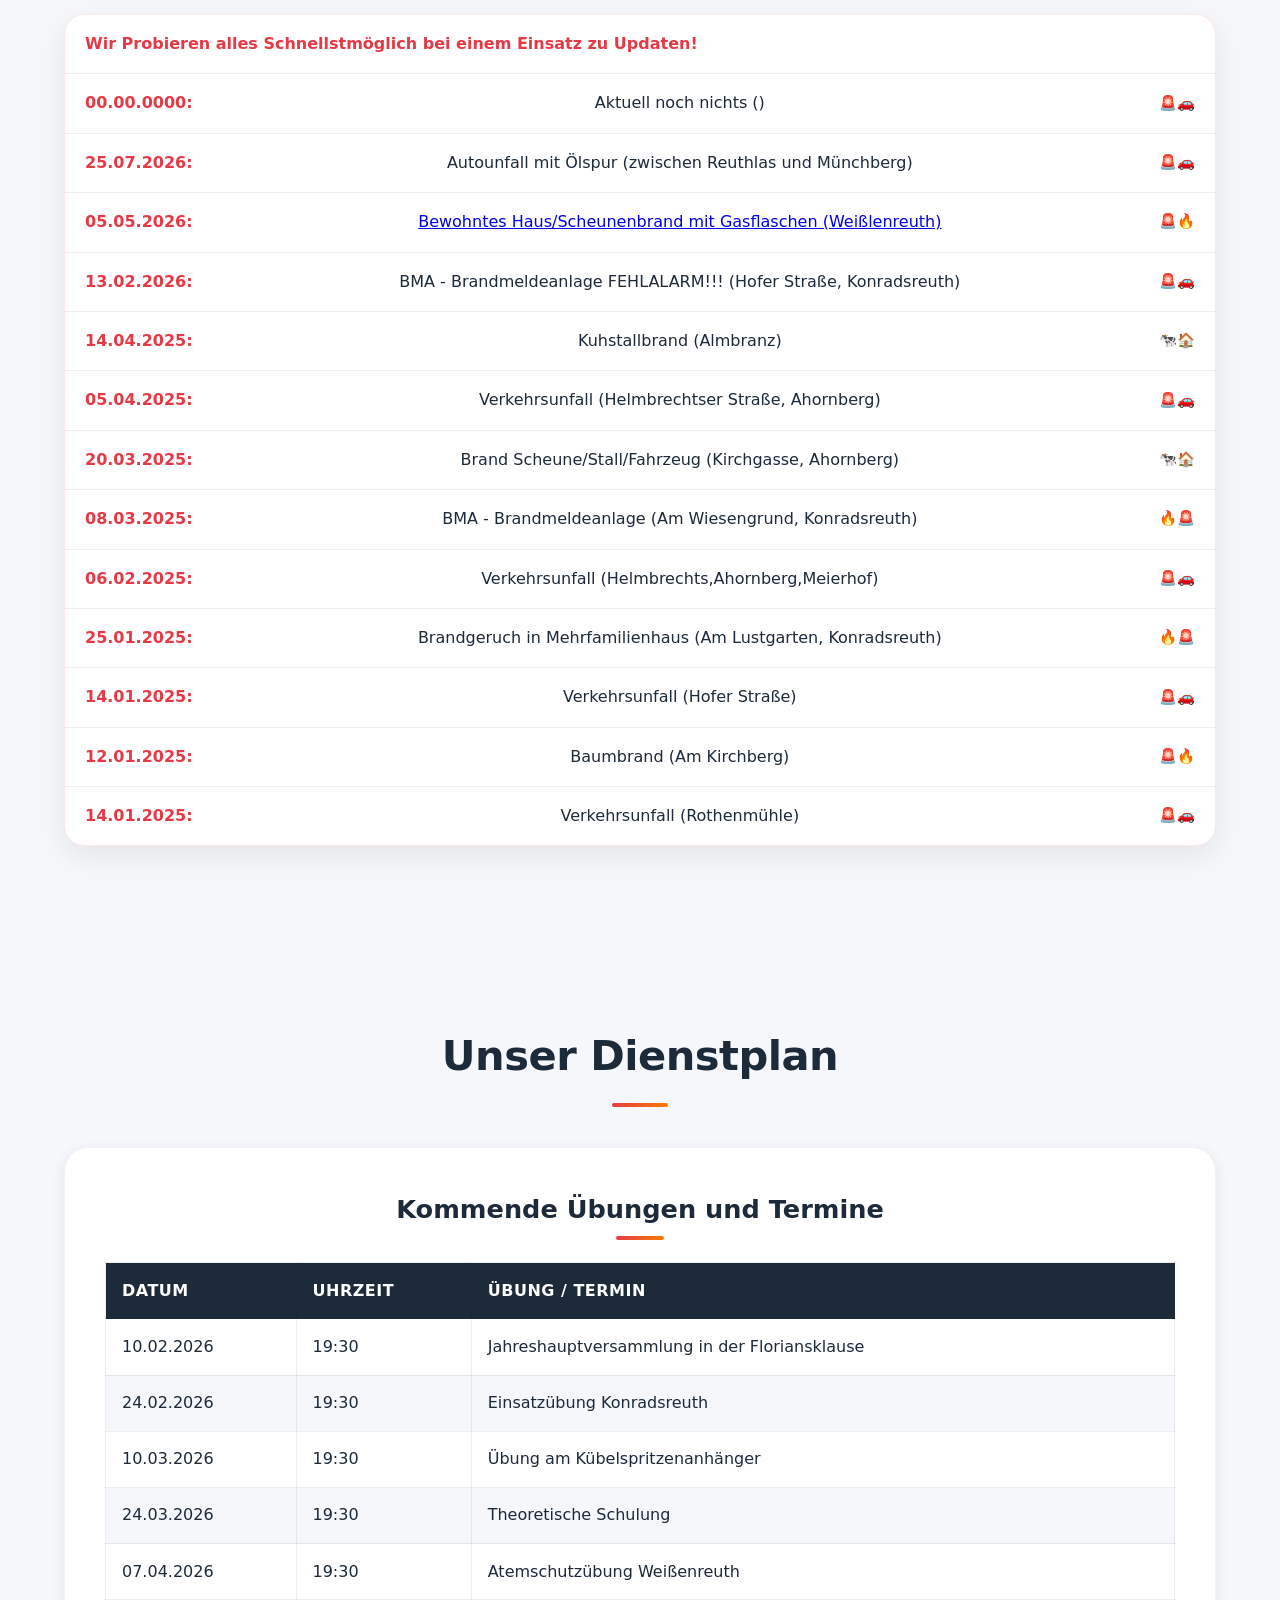
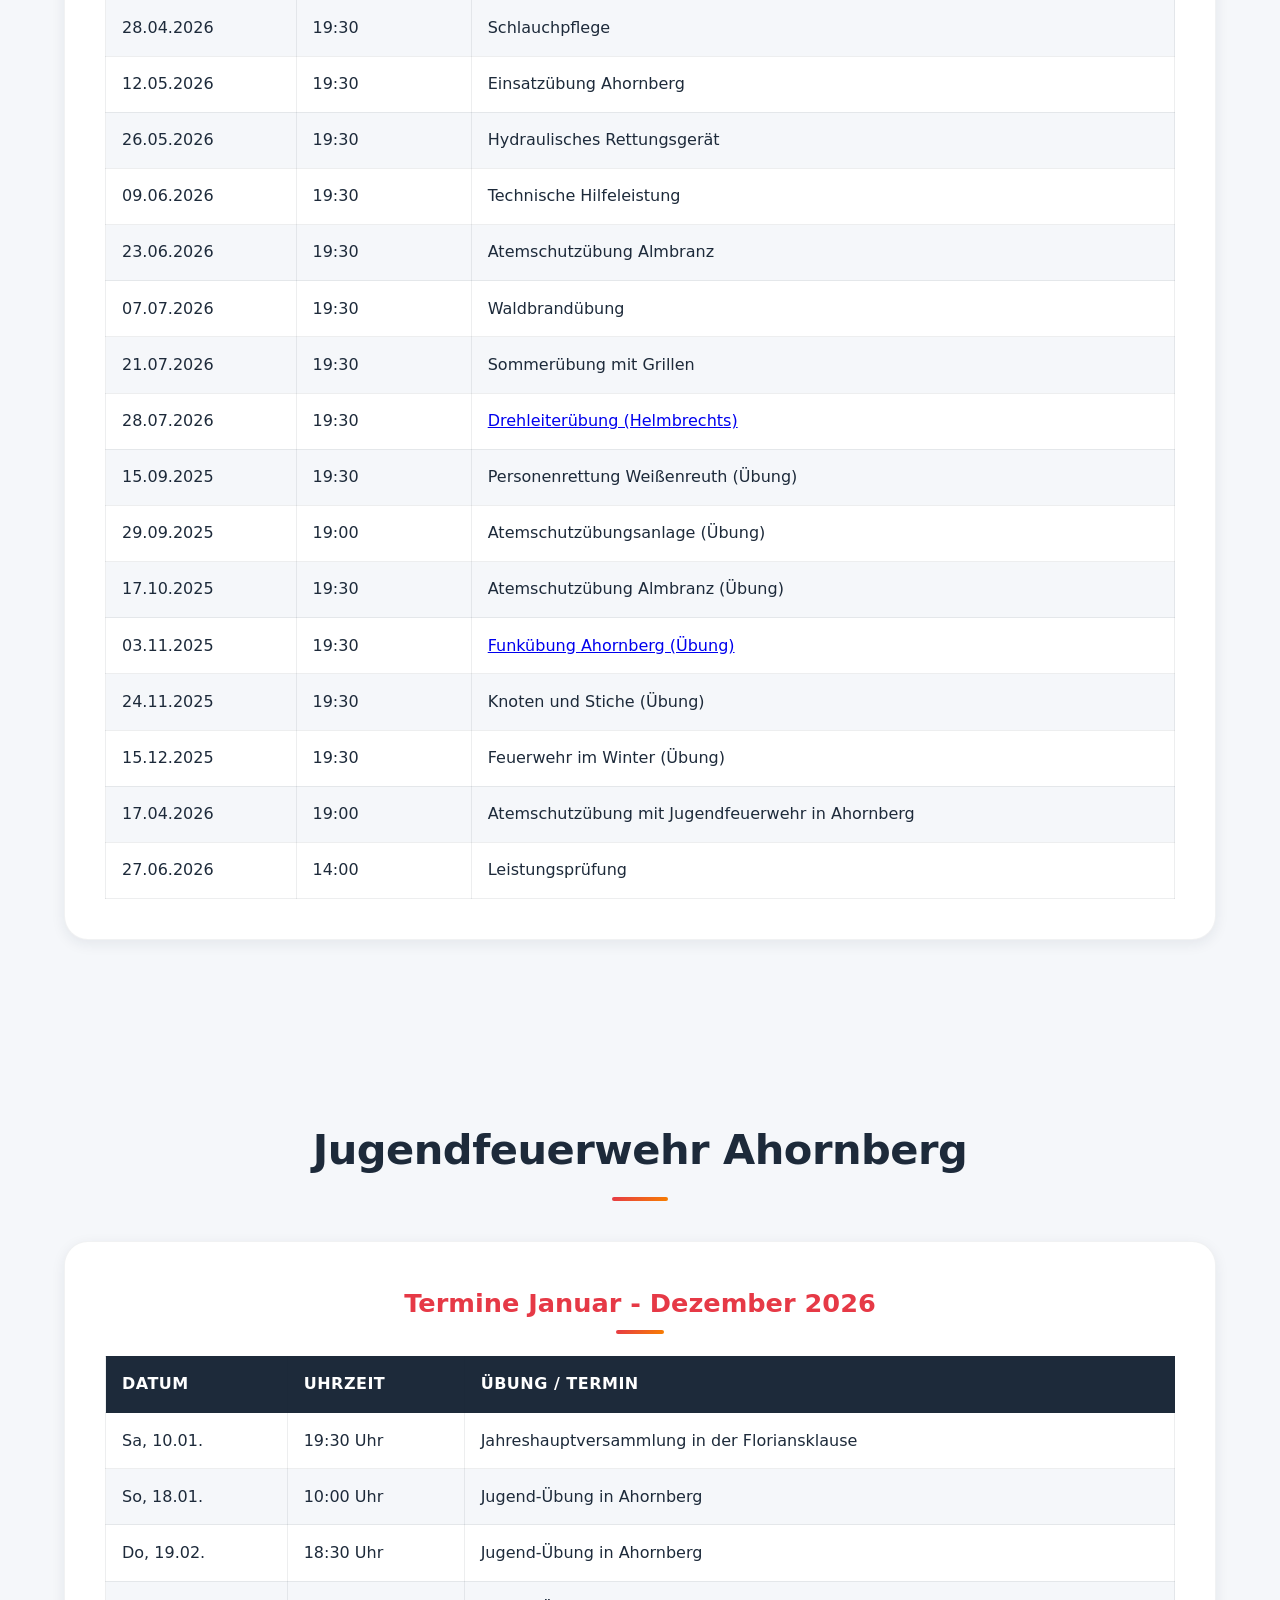
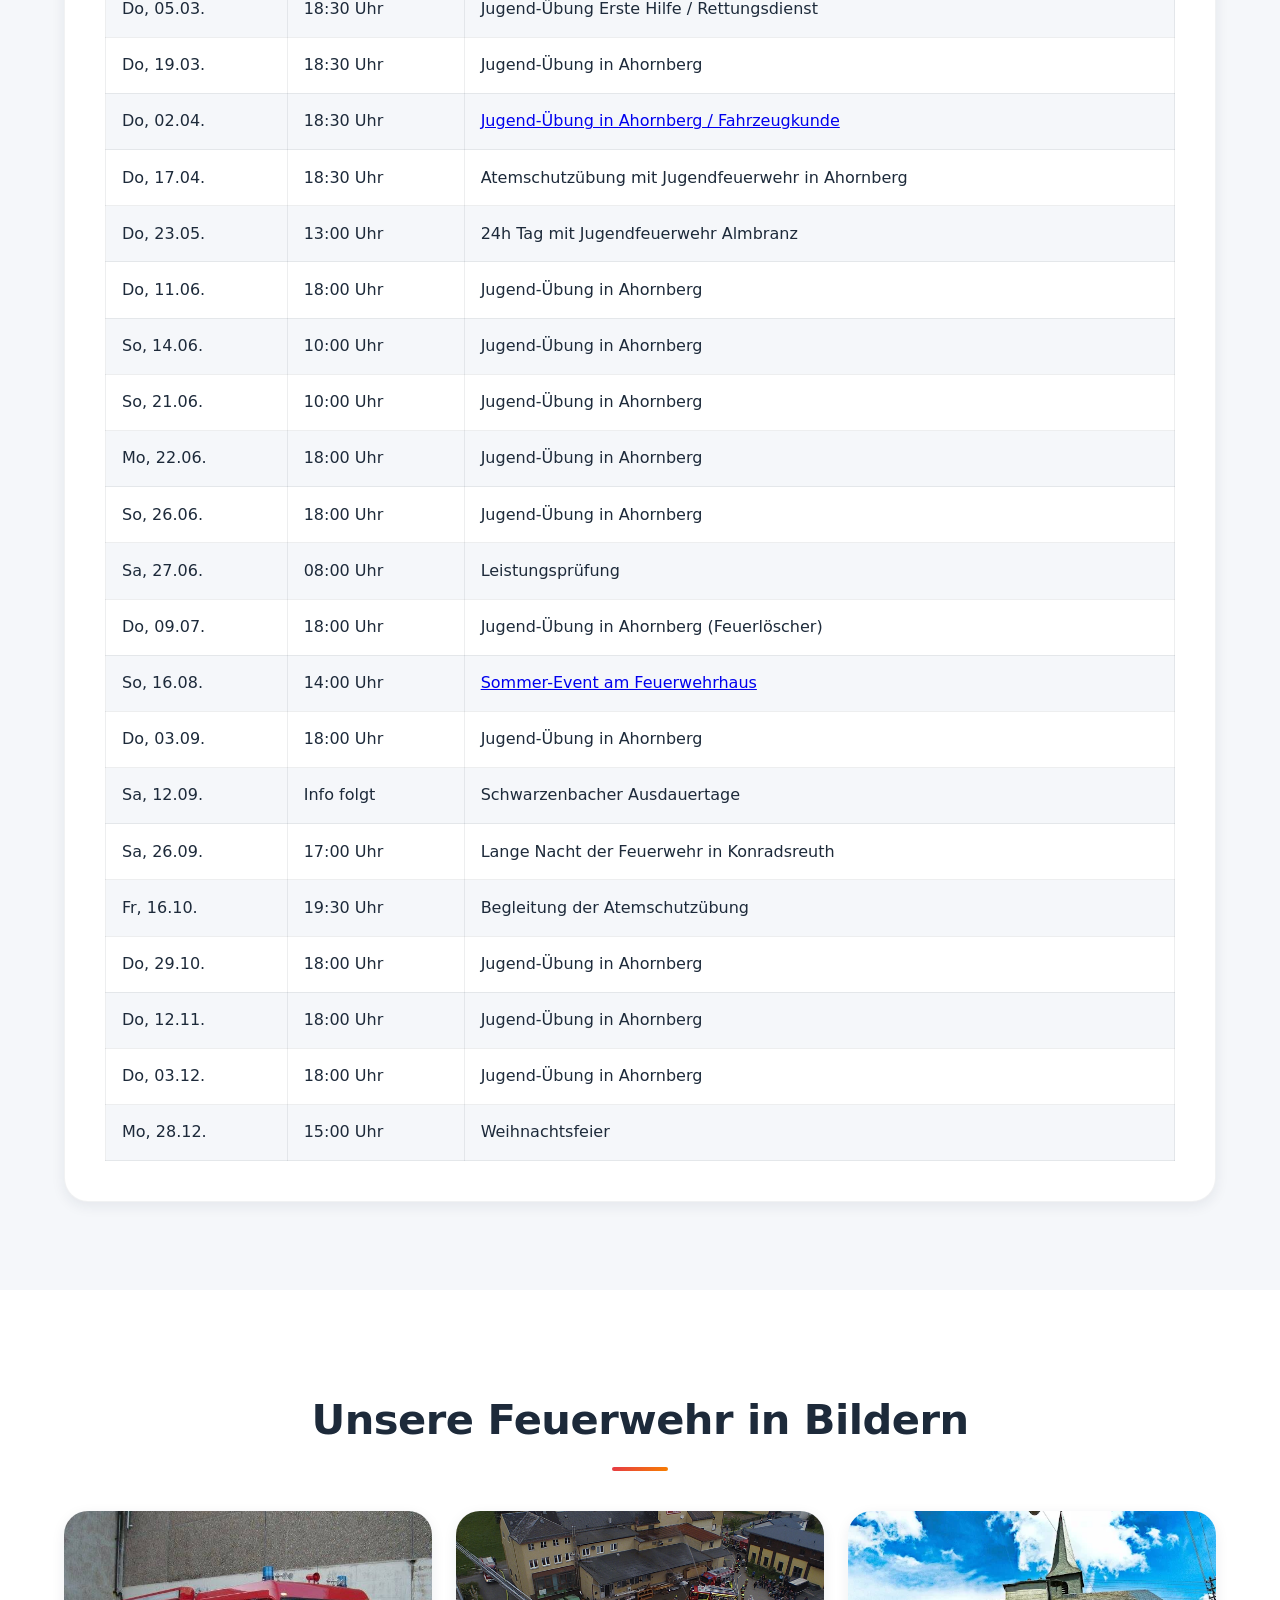
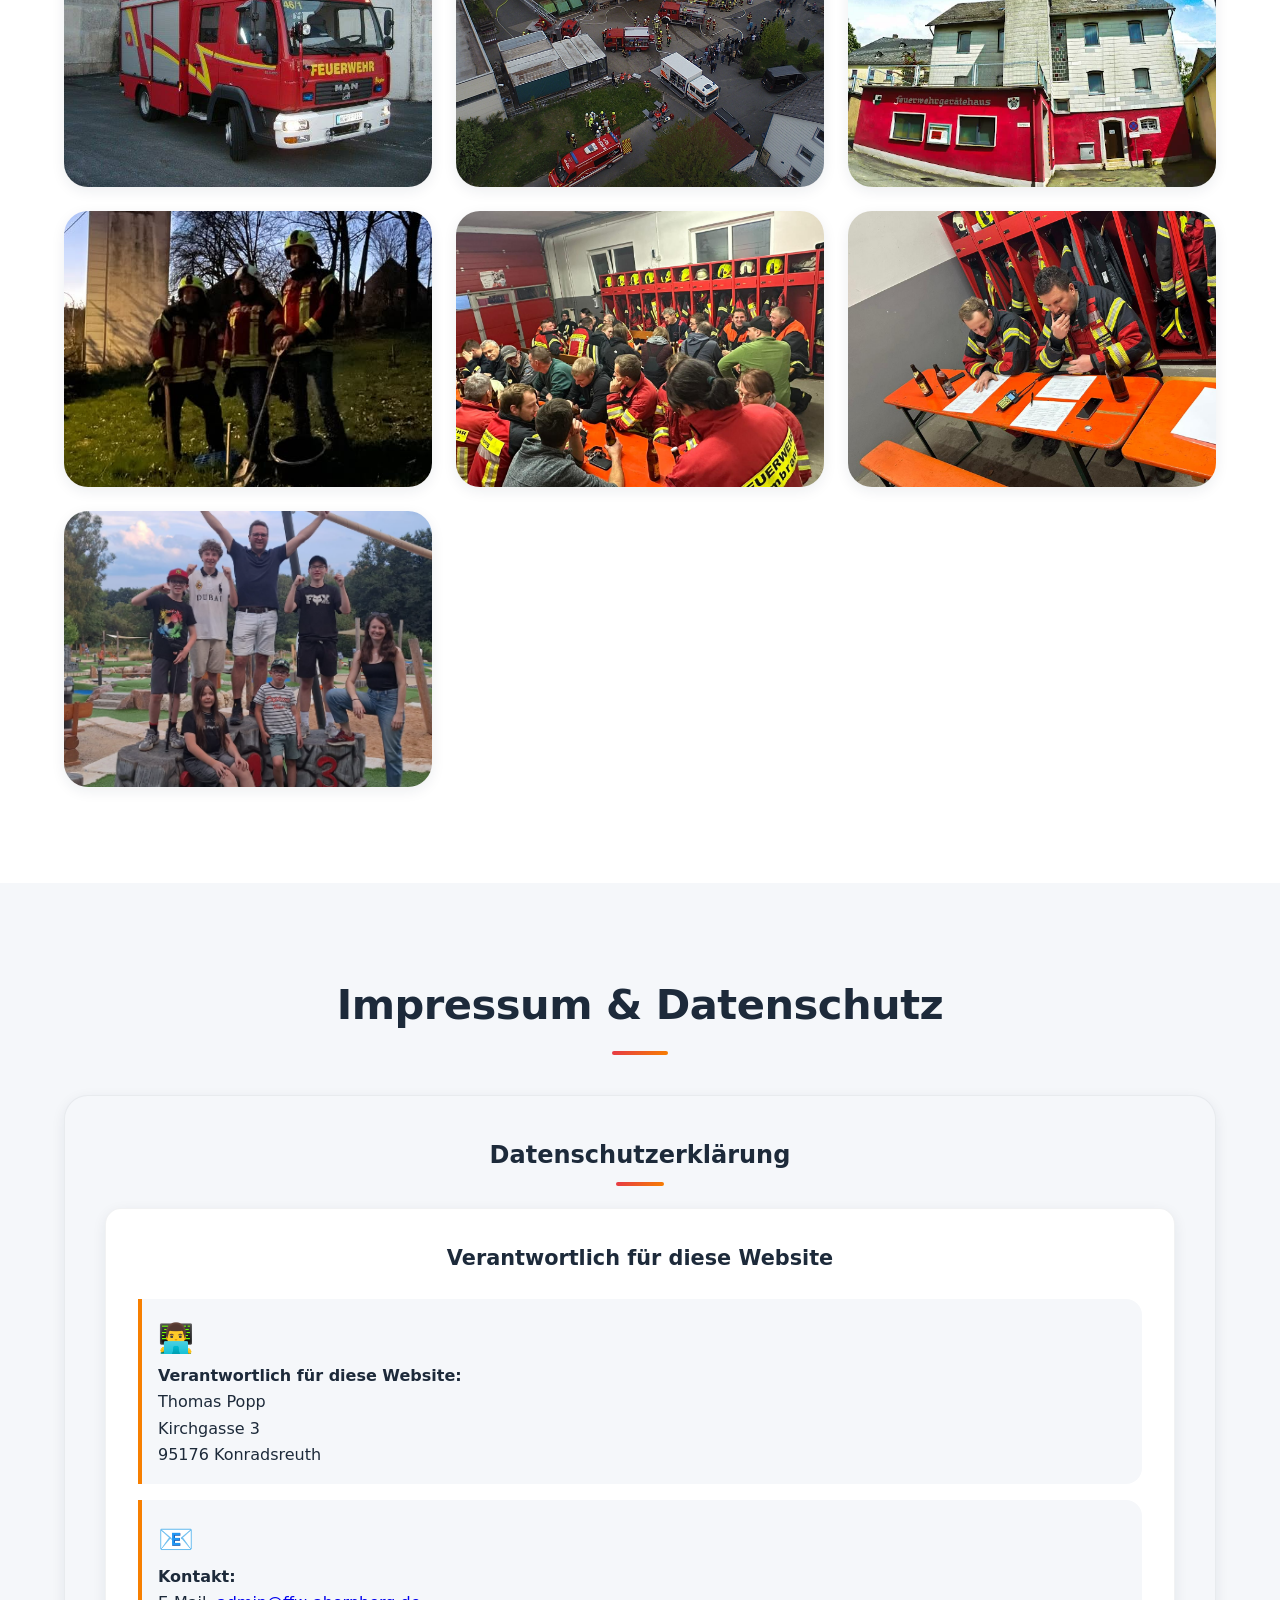
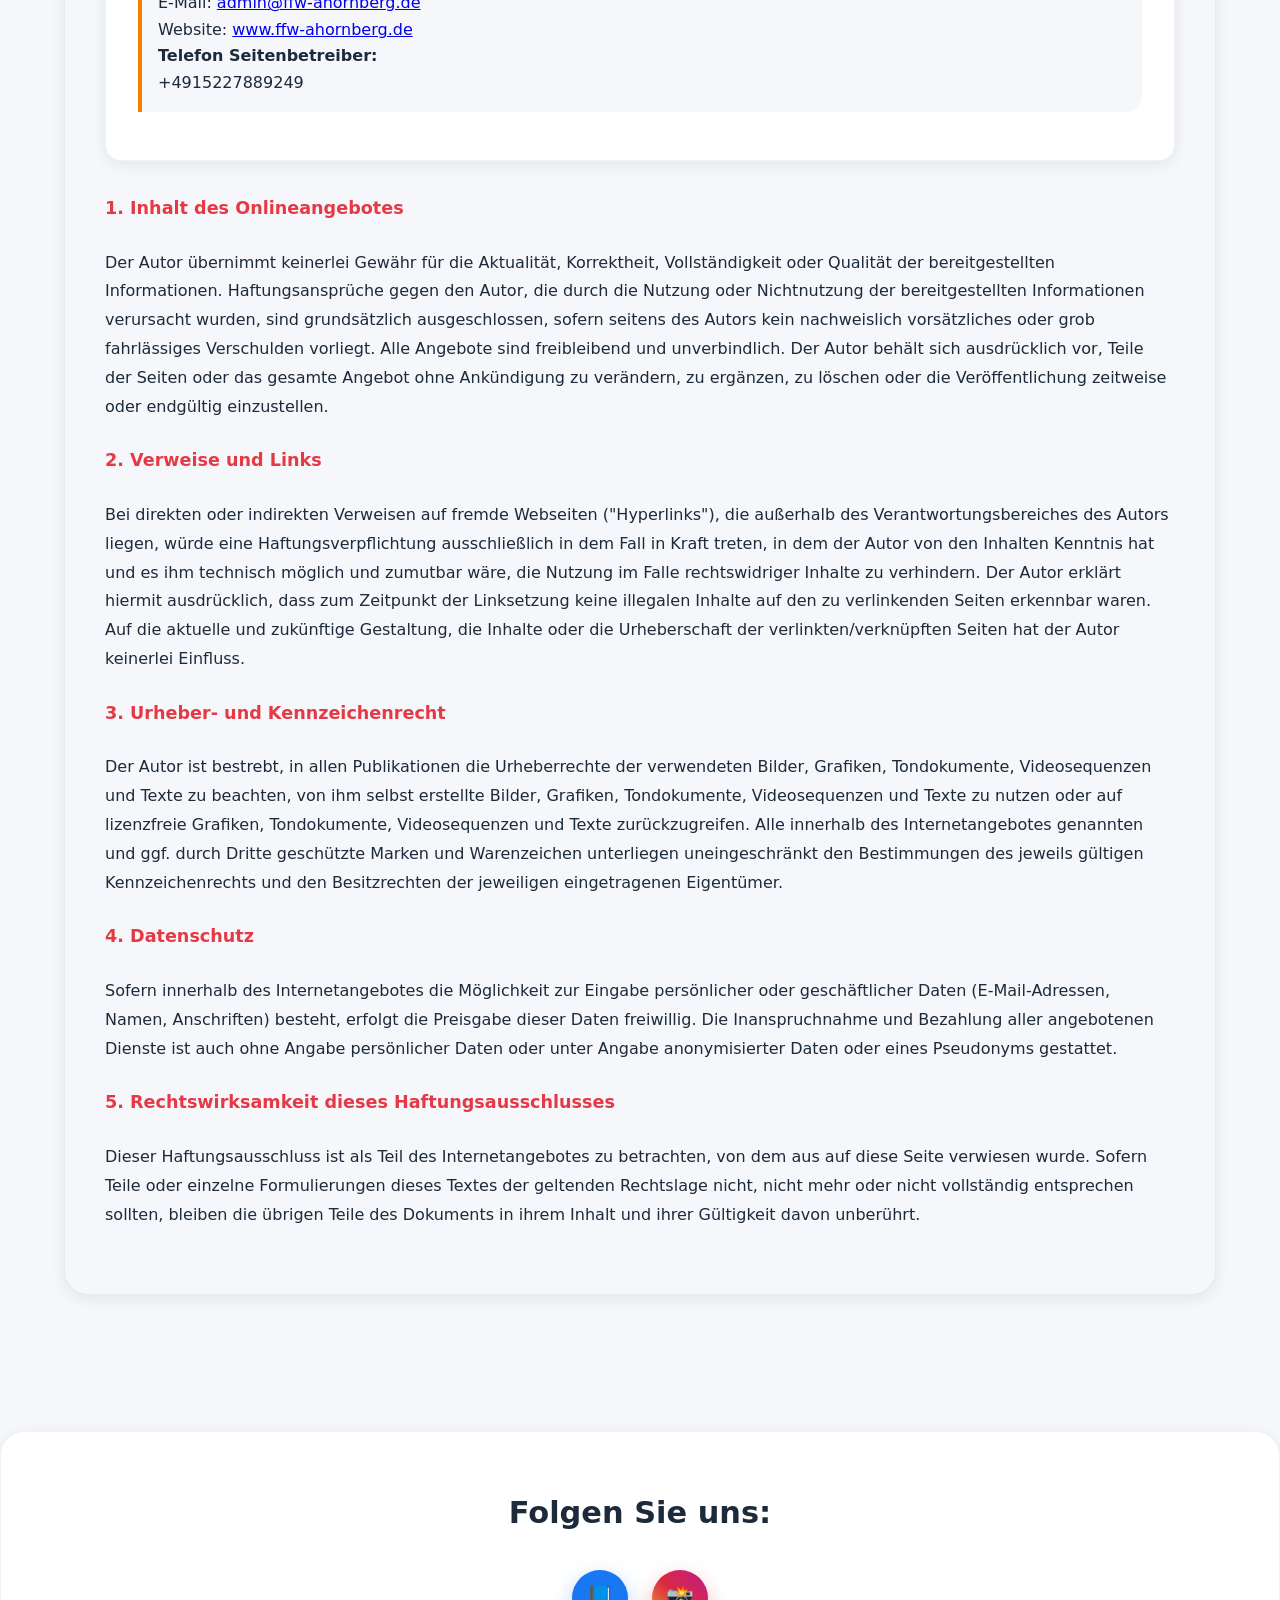
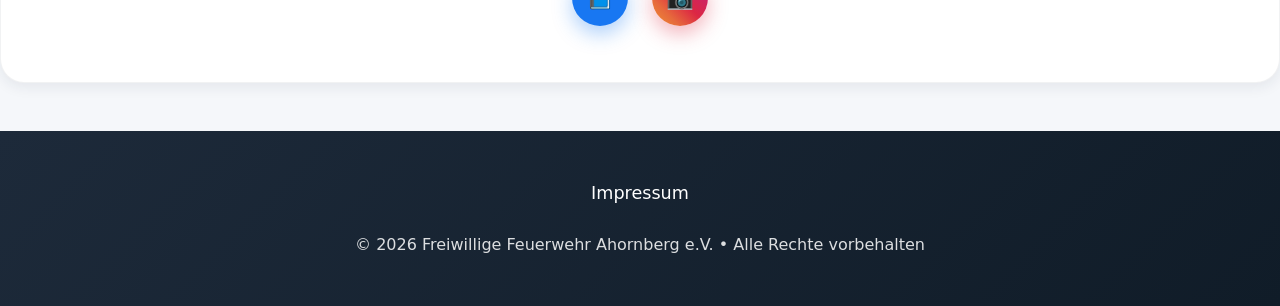
==== commit cf8e6383: "Jugend-Dienstplan aktualisieren, Rechtschreibfehler fixen, Sommer-Event Galerie - Rechtschreibfehler" ====
--- a/index.html
+++ b/index.html
@@ -397,7 +397,52 @@
                             <tr>
                                 <td>Do, 09.07.</td>
                                 <td>18:00 Uhr</td>
-                                <td>Jugend-Übungin Ahornberg (Feuerlöscher)</td>
+                                <td>Jugend-Übung in Ahornberg (Feuerlöscher)</td>
+                            </tr>
+                            <tr>
+                                <td>So, 16.08.</td>
+                                <td>14:00 Uhr</td>
+                                <td><a href="#" class="open-sommerevent-modal">Sommer-Event am Feuerwehrhaus</a></td>
+                            </tr>
+                            <tr>
+                                <td>Do, 03.09.</td>
+                                <td>18:00 Uhr</td>
+                                <td>Jugend-Übung in Ahornberg</td>
+                            </tr>
+                            <tr>
+                                <td>Sa, 12.09.</td>
+                                <td>Info folgt</td>
+                                <td>Schwarzenbacher Ausdauertage</td>
+                            </tr>
+                            <tr>
+                                <td>Sa, 26.09.</td>
+                                <td>17:00 Uhr</td>
+                                <td>Lange Nacht der Feuerwehr in Konradsreuth</td>
+                            </tr>
+                            <tr>
+                                <td>Fr, 16.10.</td>
+                                <td>19:30 Uhr</td>
+                                <td>Begleitung der Atemschutzübung</td>
+                            </tr>
+                            <tr>
+                                <td>Do, 29.10.</td>
+                                <td>18:00 Uhr</td>
+                                <td>Jugend-Übung in Ahornberg</td>
+                            </tr>
+                            <tr>
+                                <td>Do, 12.11.</td>
+                                <td>18:00 Uhr</td>
+                                <td>Jugend-Übung in Ahornberg</td>
+                            </tr>
+                            <tr>
+                                <td>Do, 03.12.</td>
+                                <td>18:00 Uhr</td>
+                                <td>Jugend-Übung in Ahornberg</td>
+                            </tr>
+                            <tr>
+                                <td>Mo, 28.12.</td>
+                                <td>15:00 Uhr</td>
+                                <td>Weihnachtsfeier</td>
                             </tr>
                         </tbody>
                     </table>
@@ -407,7 +452,7 @@
 
         <section id="gallery" class="gallery-section">
             <div class="container">
-                <h2 class="section-title" style="color: white;">Unsere Feuerwehr in Bildern</h2>
+                <h2 class="section-title">Unsere Feuerwehr in Bildern</h2>
                 <div class="gallery-grid">
                     <div class="gallery-item">
                         <img src="pics/feuerwehrauto.jpg" alt="Feuerwehrauto" style="width: 100%; height: 100%; object-fit: cover;">
@@ -451,6 +496,13 @@
                             <p>Professionelle Funkausbildung unserer Kameraden</p>
                         </div>
                     </div>
+                    <a href="#" class="gallery-item gallery-item-link open-sommerevent-modal" aria-label="Sommer-Event 16.08.2026">
+                        <img src="pics/16august26/Screenshot_1.png" alt="Sommer-Event 16.08.2026" style="width: 100%; height: 100%; object-fit: cover;">
+                        <div class="gallery-overlay">
+                            <h3>Sommer-Event 2026</h3>
+                            <p>Gemeinsamer Tag am Feuerwehrhaus – klick für alle Bilder</p>
+                        </div>
+                    </a>
                 </div>
             </div>
         </section>
@@ -575,6 +627,15 @@
         </div>
     </div>
 
+    <div id="sommereventModal" class="modal">
+        <div class="modal-content">
+            <span class="close-button" data-modal="sommereventModal">&times;</span>
+            <h2>Sommer-Event 16.08.2026 - Bilder</h2>
+            <div class="modal-gallery-grid" id="sommereventGallery">
+            </div>
+        </div>
+    </div>
+
     <script src="js/main.js"></script>
 </body>
 </html>
--- a/css/style.css
+++ b/css/style.css
@@ -455,6 +455,12 @@
     box-shadow: var(--shadow-md);
 }
 
+a.gallery-item-link {
+    display: block;
+    text-decoration: none;
+    cursor: pointer;
+}
+
 .gallery-placeholder {
     width: 100%;
     height: 100%;
@@ -1226,6 +1232,19 @@
    Eigene Ergänzungen / Feinschliff
    ========================================================= */
 
+/* Sektionen nicht vom fixierten Header verdeckt beim Ankern */
+:target,
+[id] {
+    scroll-margin-top: 70px;
+}
+
+@media (max-width: 600px) {
+    :target,
+    [id] {
+        scroll-margin-top: 60px;
+    }
+}
+
 /* Scroll-Reveal (wird von main.js gesteuert) */
 .reveal {
     opacity: 0;
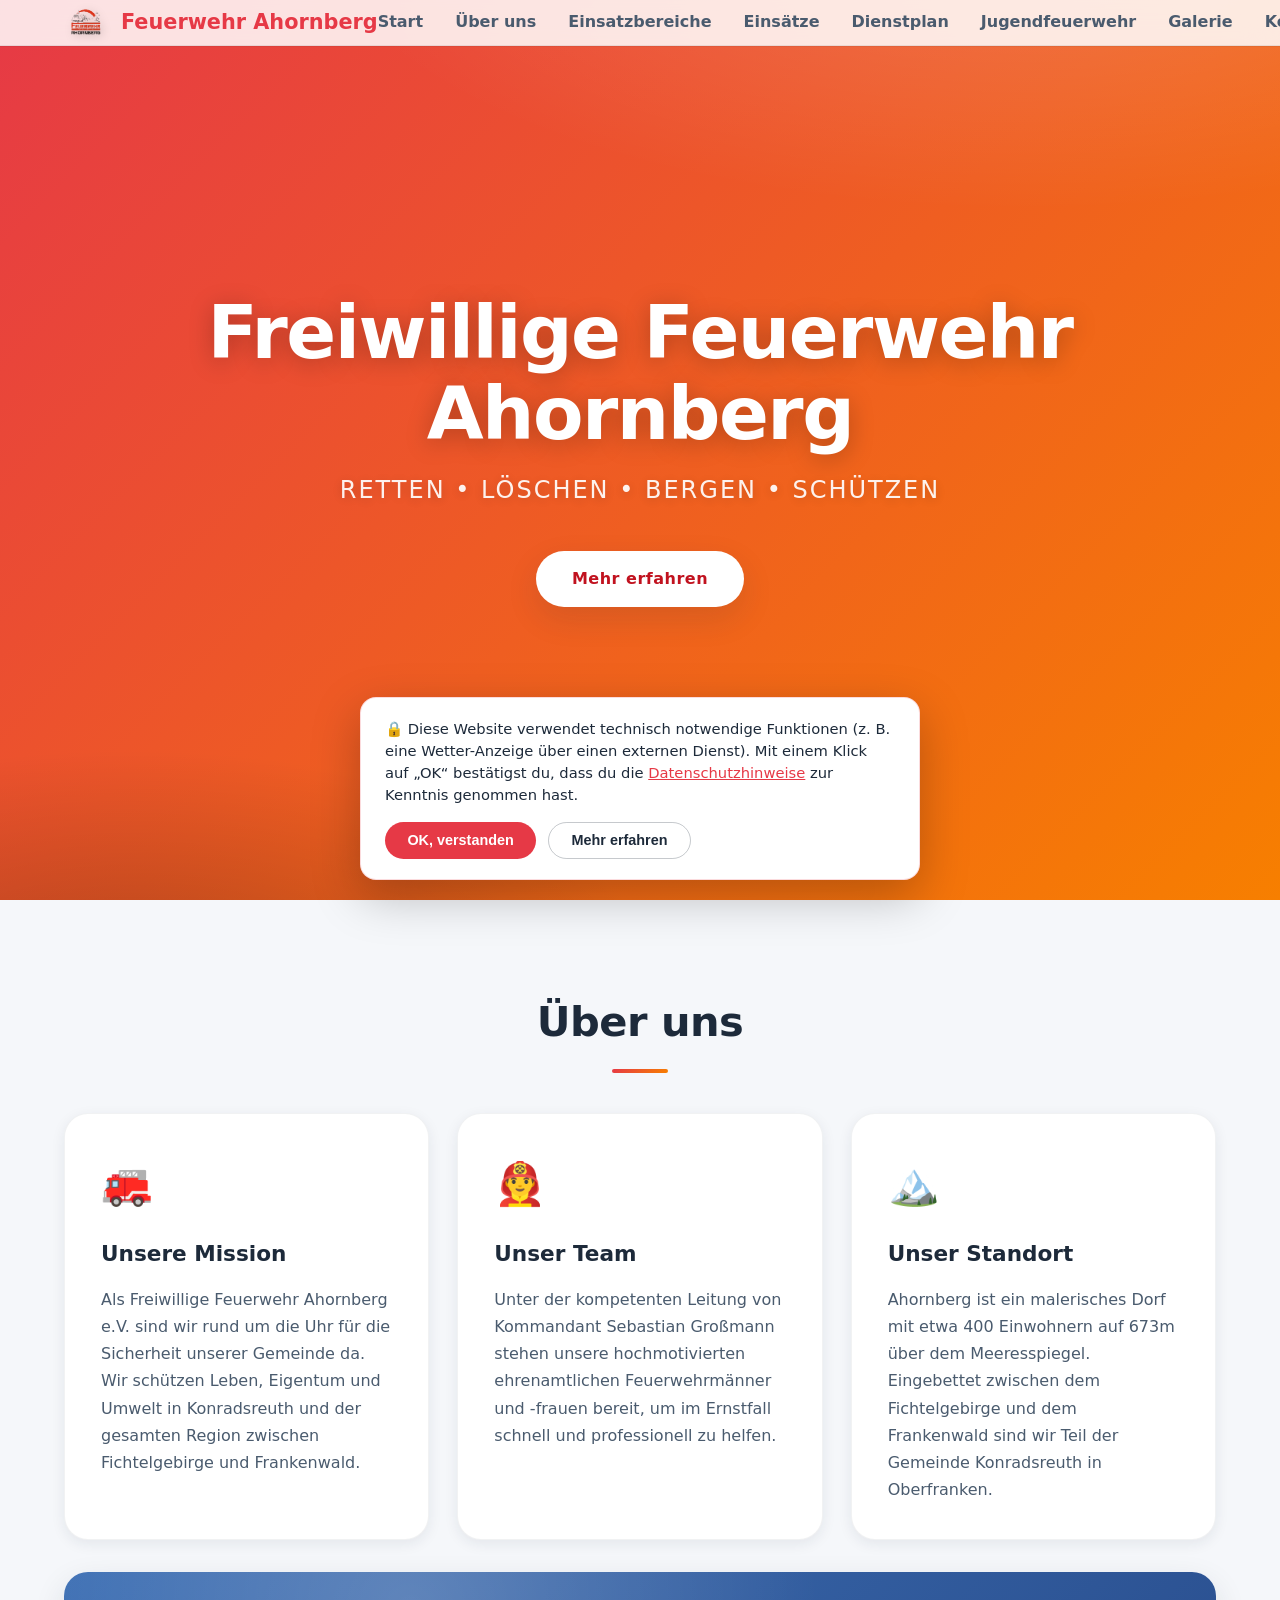
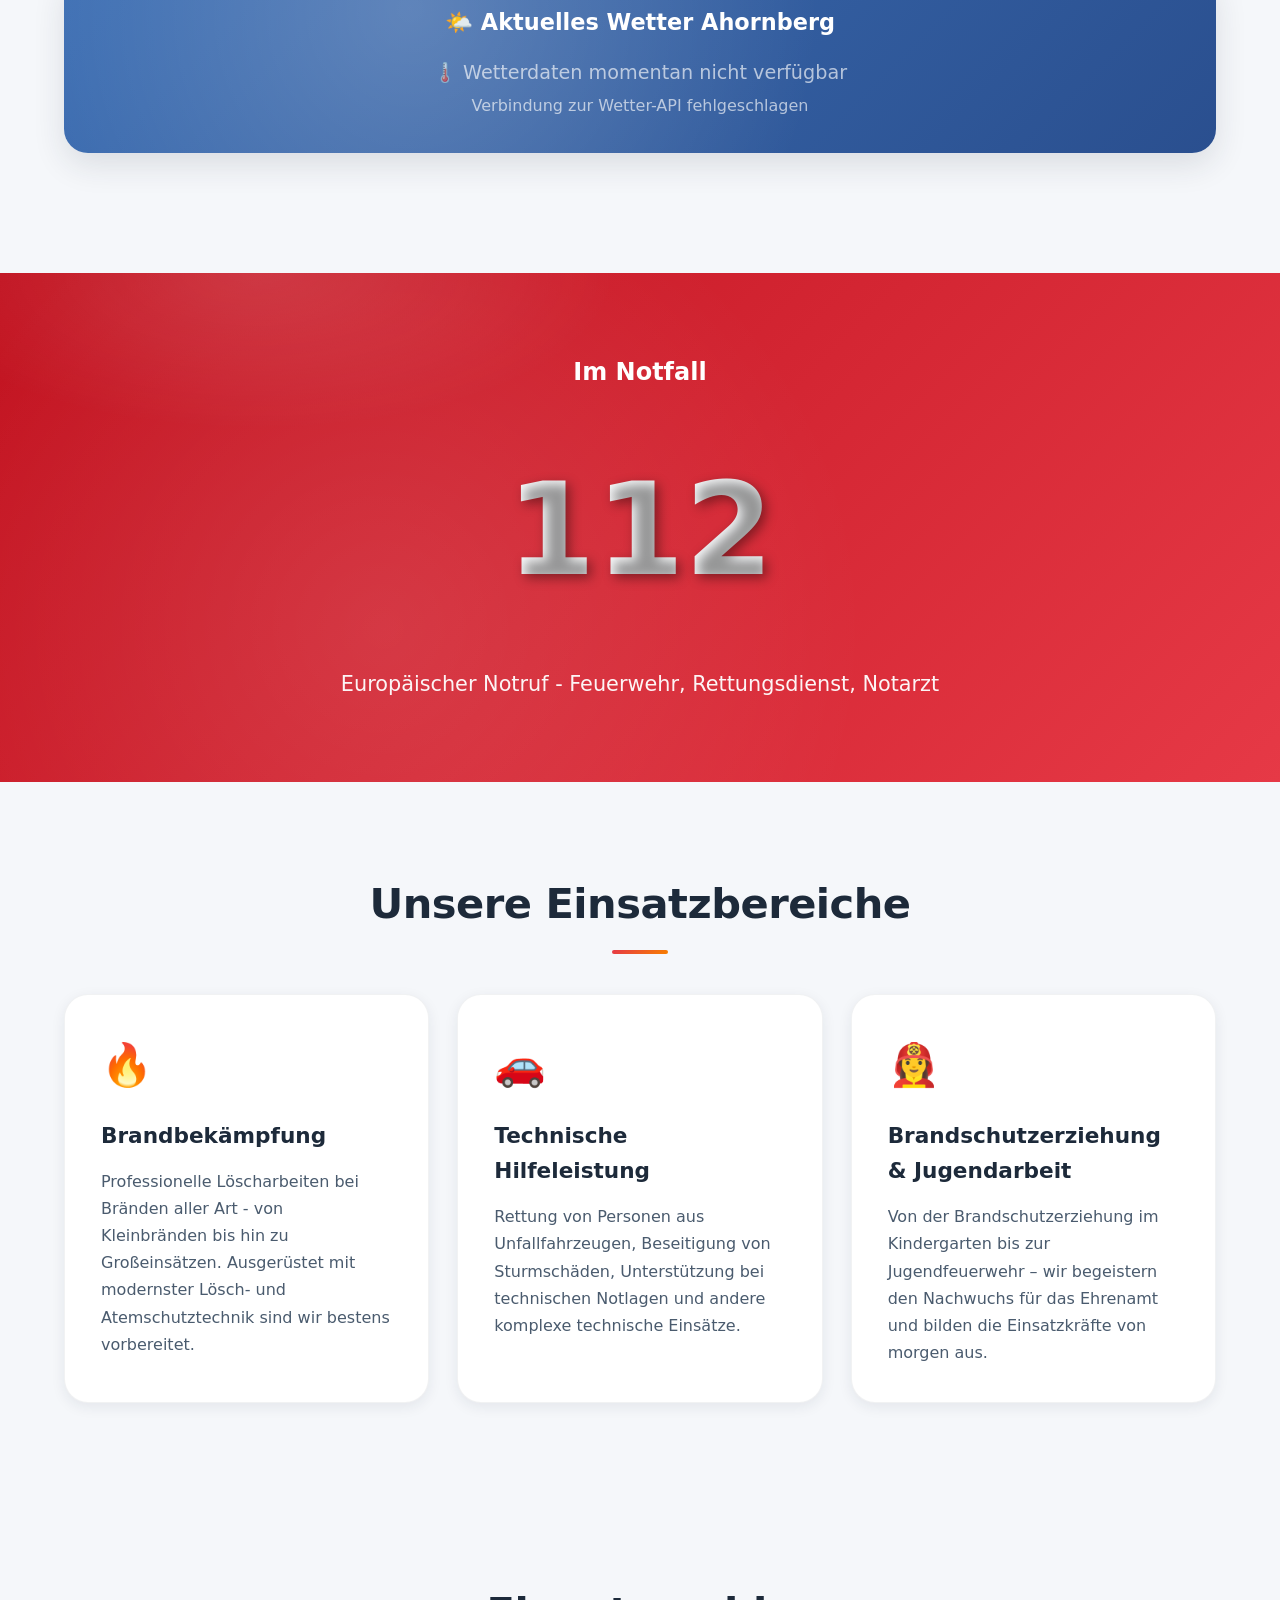
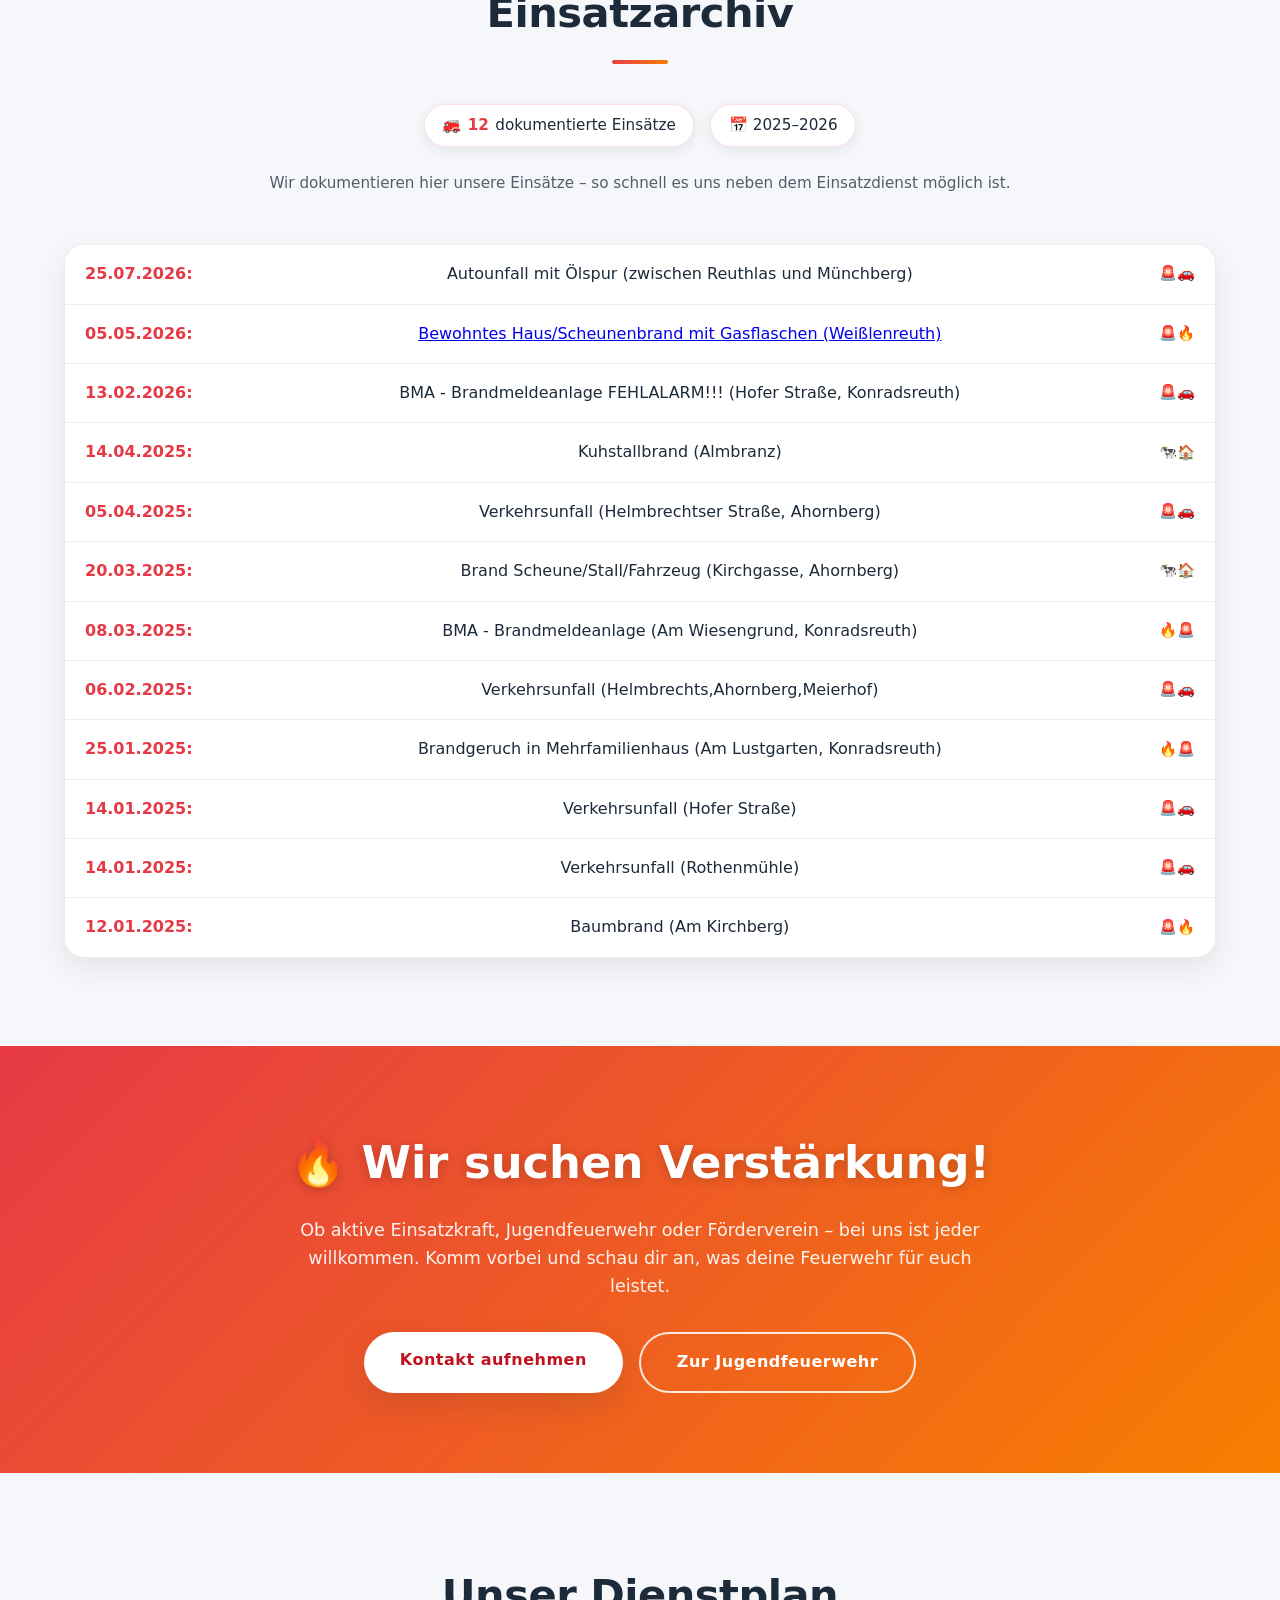
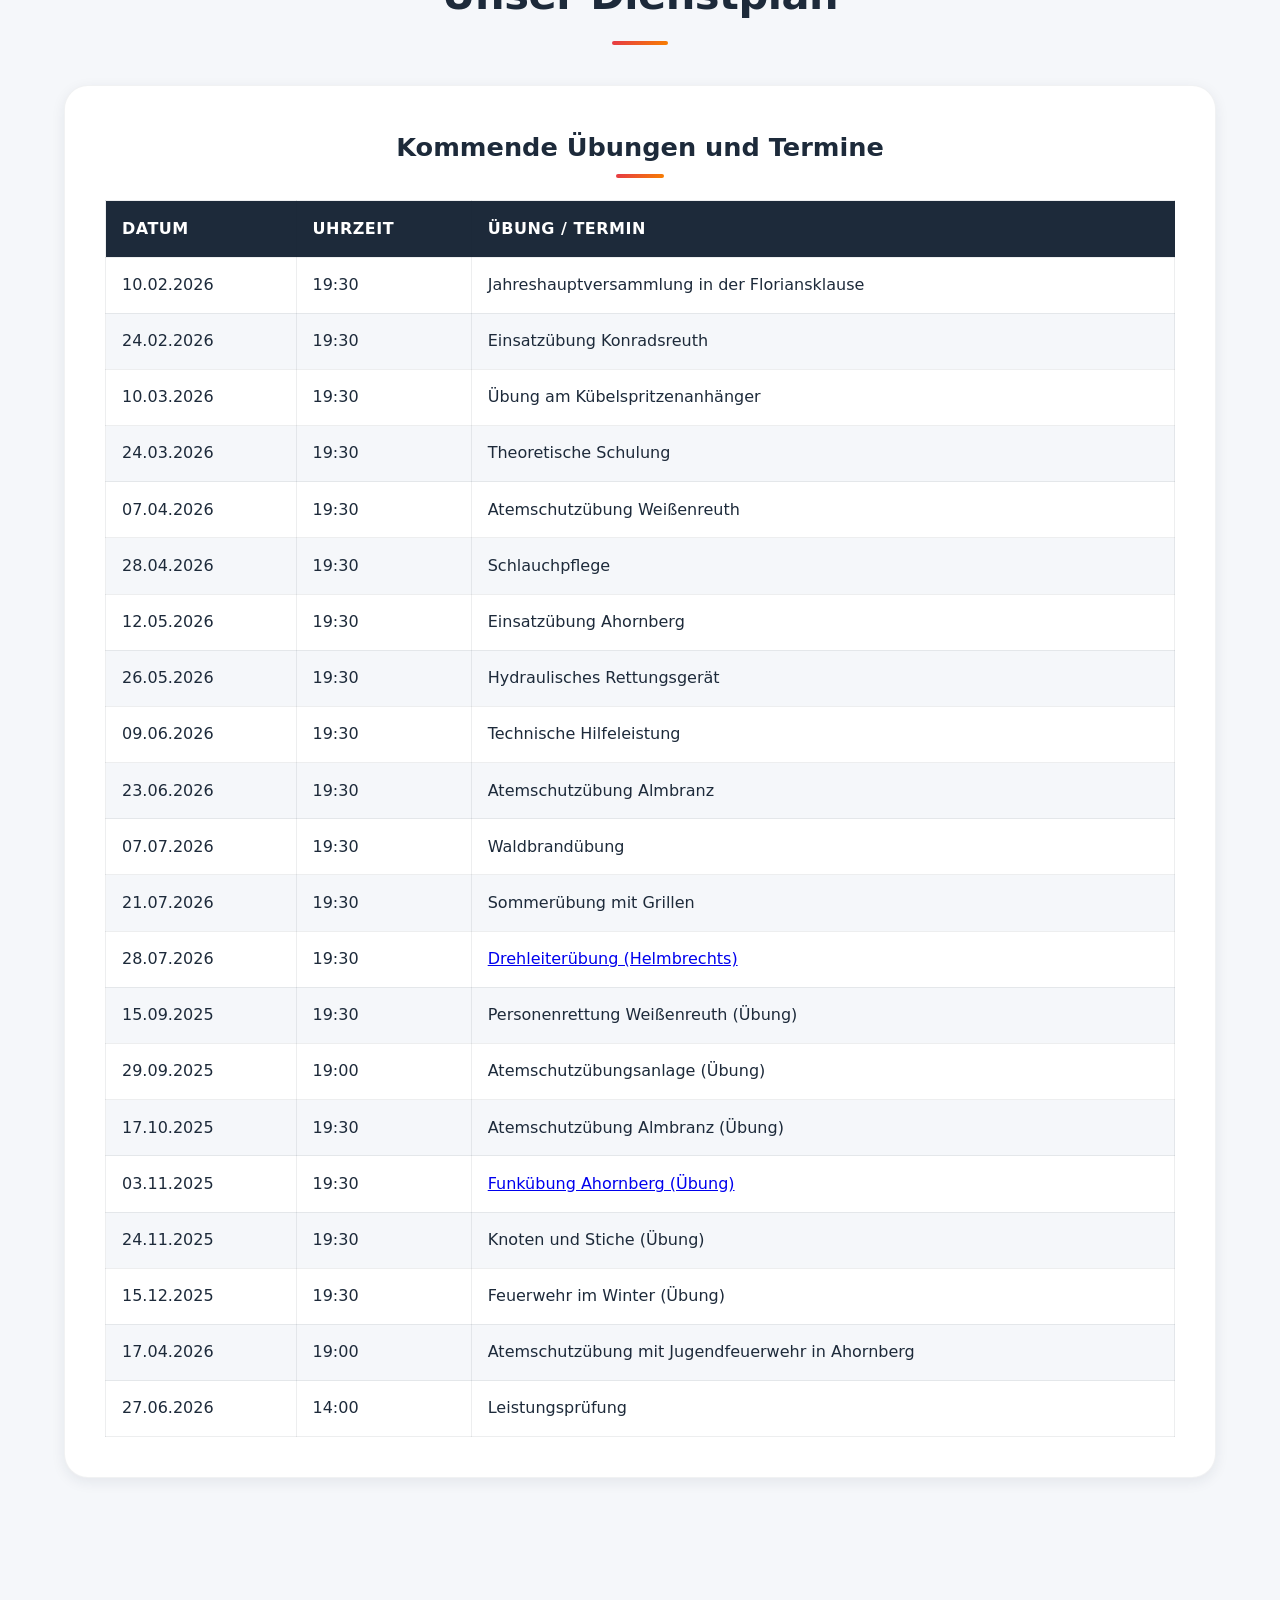
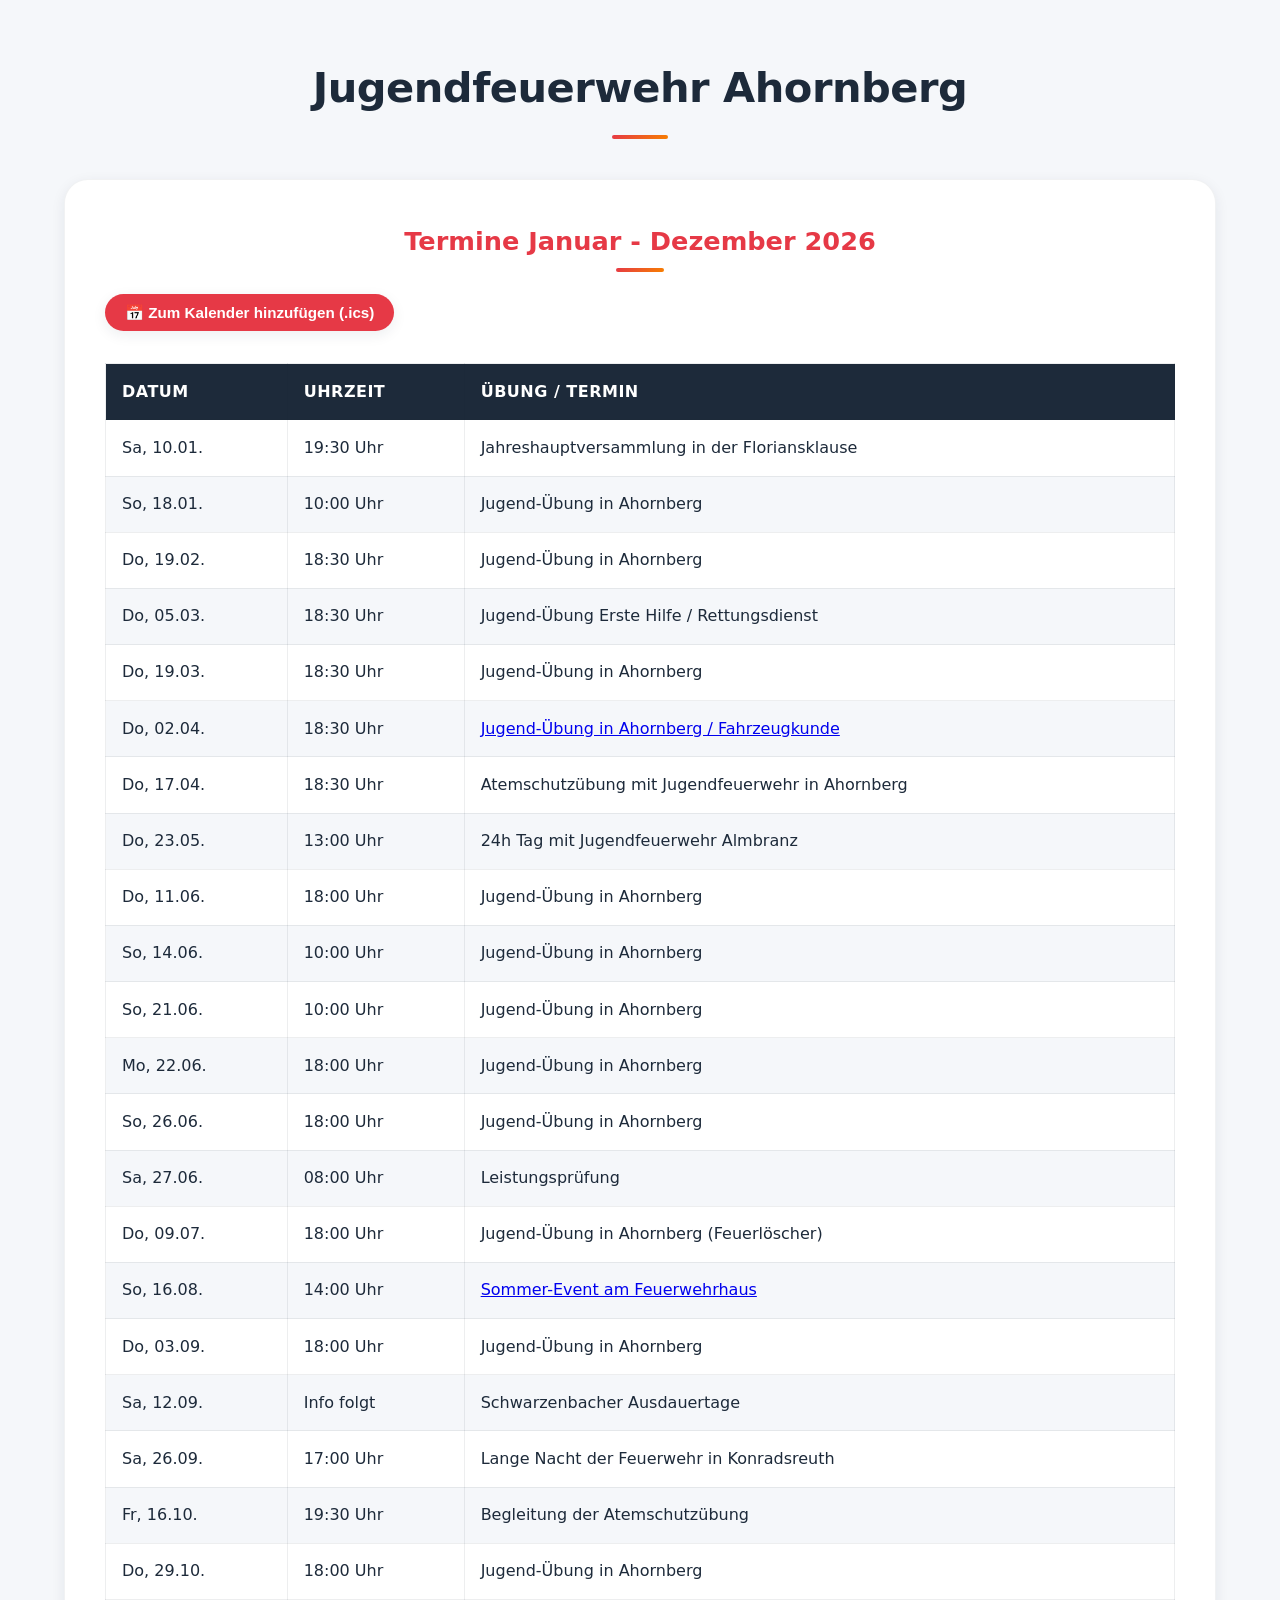
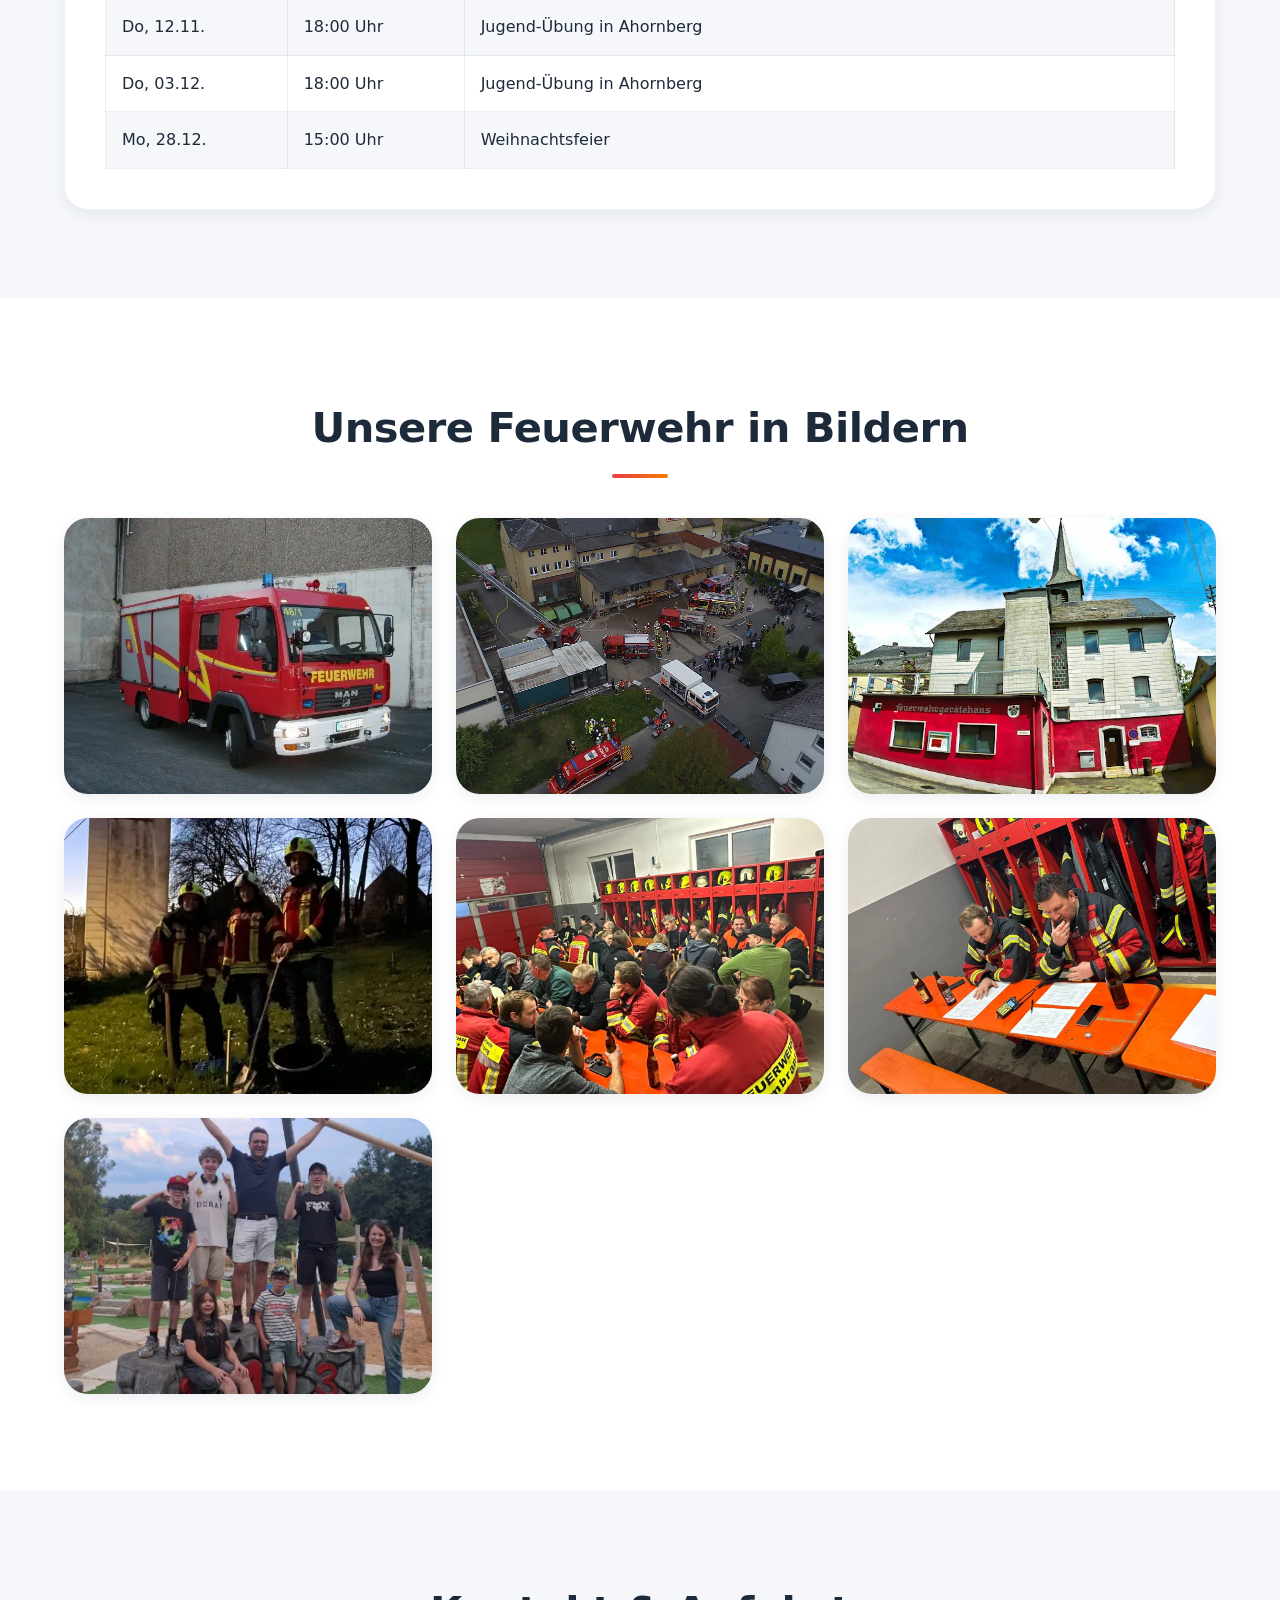
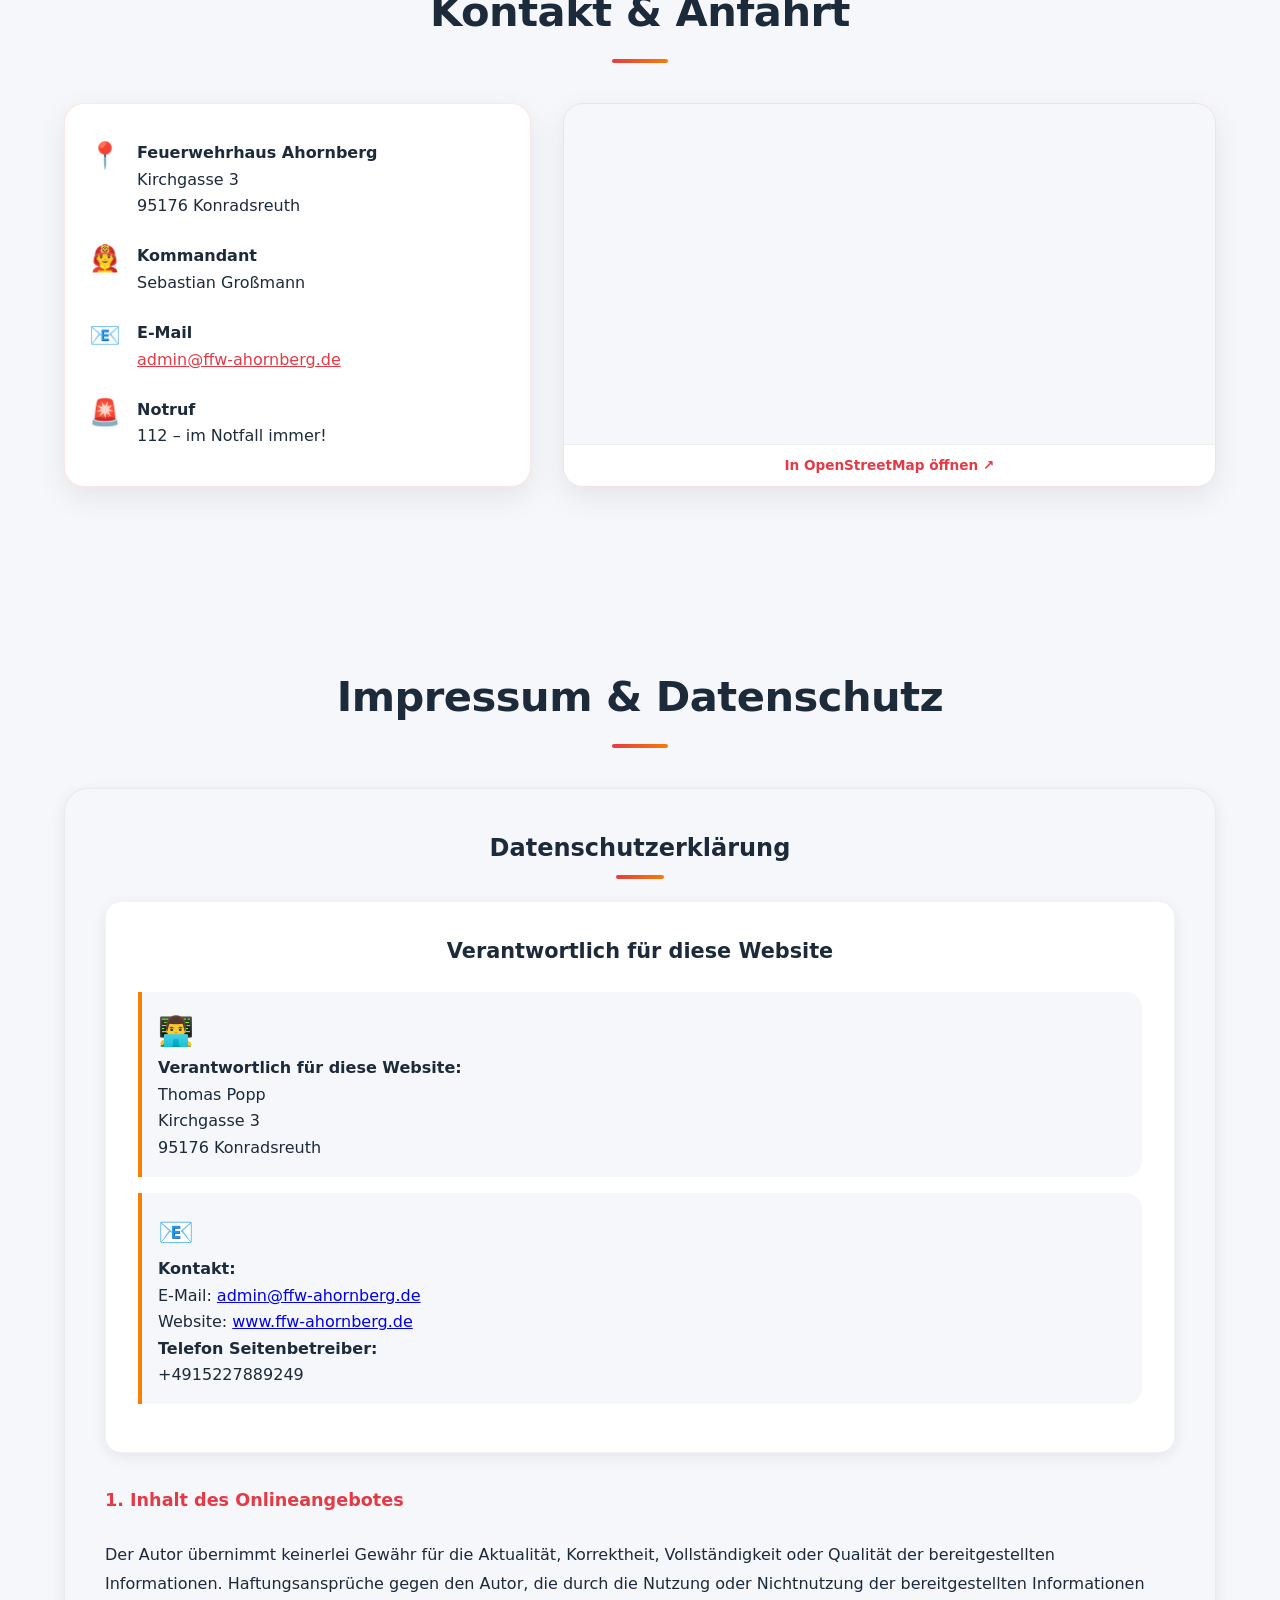
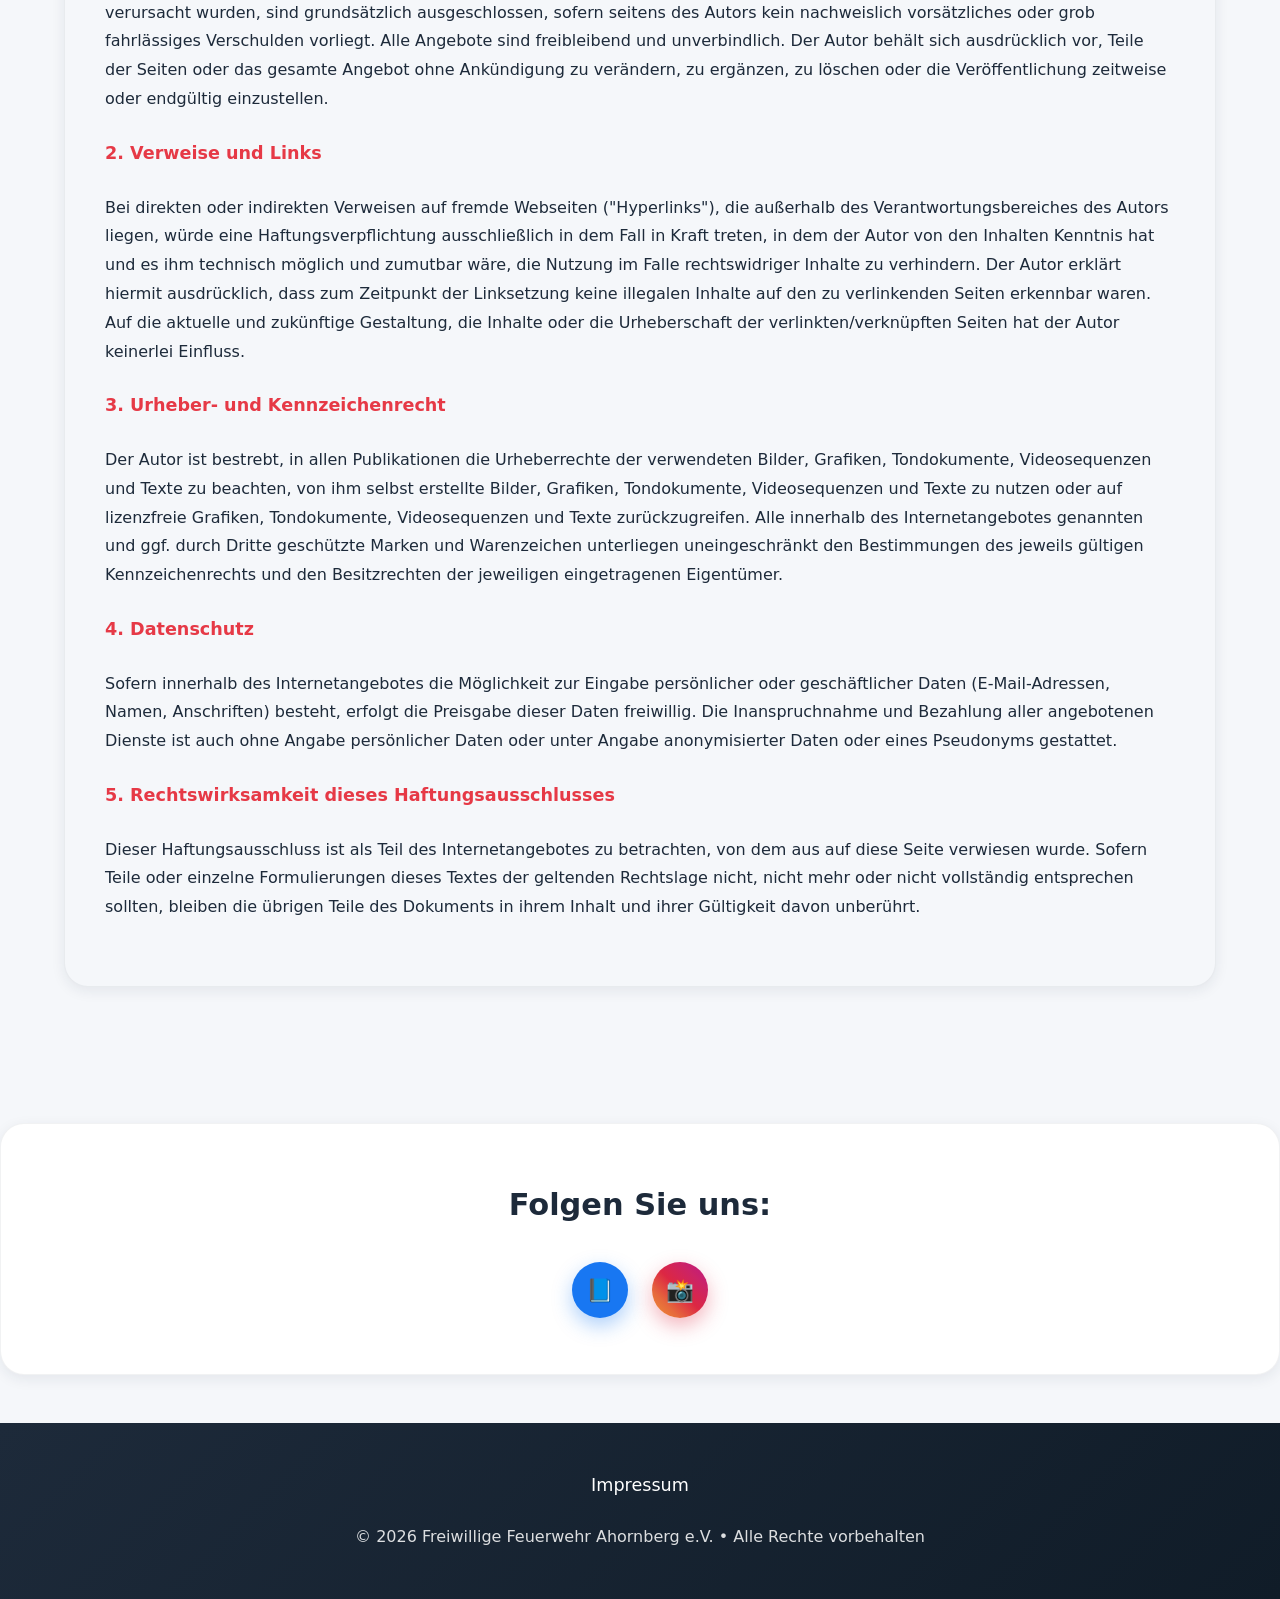
==== commit d34b8795: "Website verbessern: Kontakt-Sektion mit OSM-Karte, CTA-Banner, Einsatz-Statistik, Jugend-ICS-Export," ====
--- a/index.html
+++ b/index.html
@@ -5,7 +5,23 @@
     <meta name="viewport" content="width=device-width, initial-scale=1.0">
     <title>Freiwillige Feuerwehr Ahornberg</title>
     <meta name="description" content="Freiwillige Feuerwehr Ahornberg - Retten, Loeschen, Bergen, Schuetzen. Infos zu Einsaetzen, Dienstplan, Jugendfeuerwehr und mehr.">
+    <meta name="keywords" content="Feuerwehr, Ahornberg, Konradsreuth, Freiwillige Feuerwehr, Jugendfeuerwehr, Einsätze, Dienstplan">
+    <meta name="author" content="Freiwillige Feuerwehr Ahornberg e.V.">
+    <meta name="theme-color" content="#e63946">
+    <!-- Open Graph / Social Media Vorschau -->
+    <meta property="og:type" content="website">
+    <meta property="og:title" content="Freiwillige Feuerwehr Ahornberg">
+    <meta property="og:description" content="Retten • Löschen • Bergen • Schützen. Infos zu Einsätzen, Dienstplan, Jugendfeuerwehr und mehr.">
+    <meta property="og:url" content="https://www.ffw-ahornberg.de/">
+    <meta property="og:image" content="https://www.ffw-ahornberg.de/favicon.png">
+    <meta property="og:site_name" content="Freiwillige Feuerwehr Ahornberg">
+    <meta property="og:locale" content="de_DE">
+    <meta name="twitter:card" content="summary">
+    <meta name="twitter:title" content="Freiwillige Feuerwehr Ahornberg">
+    <meta name="twitter:description" content="Retten • Löschen • Bergen • Schützen. Infos zu Einsätzen, Dienstplan, Jugendfeuerwehr und mehr.">
+    <meta name="twitter:image" content="https://www.ffw-ahornberg.de/favicon.png">
     <link rel="icon" href="favicon.png" type="image/png">
+    <link rel="apple-touch-icon" href="favicon.png">
     <link rel="stylesheet" href="css/style.css">
 </head>
 <body>
@@ -24,6 +40,7 @@
                 <li><a href="#service-plan">Dienstplan</a></li>
                 <li><a href="#youth-schedule">Jugendfeuerwehr</a></li>
                 <li><a href="#gallery">Galerie</a></li>
+                <li><a href="#contact">Kontakt</a></li>
                 <li><a href="#impressum">Impressum</a></li>
             </ul>
             <button class="hamburger" id="hamburgerBtn" aria-label="Menü öffnen">
@@ -43,6 +60,7 @@
         <a href="#service-plan" class="mobile-nav-link">📅 Dienstplan</a>
         <a href="#youth-schedule" class="mobile-nav-link">👧 Jugendfeuerwehr</a>
         <a href="#gallery" class="mobile-nav-link">🖼️ Galerie</a>
+        <a href="#contact" class="mobile-nav-link">📍 Kontakt</a>
         <a href="#impressum" class="mobile-nav-link">📄 Impressum</a>
     </nav>
 
@@ -115,6 +133,11 @@
                         <h3>Technische Hilfeleistung</h3>
                         <p>Rettung von Personen aus Unfallfahrzeugen, Beseitigung von Sturmschäden, Unterstützung bei technischen Notlagen und andere komplexe technische Einsätze.</p>
                     </div>
+                    <div class="card">
+                        <span class="icon">👩‍🚒</span>
+                        <h3>Brandschutzerziehung & Jugendarbeit</h3>
+                        <p>Von der Brandschutzerziehung im Kindergarten bis zur Jugendfeuerwehr – wir begeistern den Nachwuchs für das Ehrenamt und bilden die Einsatzkräfte von morgen aus.</p>
+                    </div>
                 </div>
             </div>
         </section>
@@ -122,23 +145,17 @@
         <section id="deployments" class="section">
             <div class="container">
                 <h2 class="section-title">Einsatzarchiv</h2>
+                <div class="deployment-stats" id="deploymentStats"></div>
+                <p class="deployment-note">Wir dokumentieren hier unsere Einsätze – so schnell es uns neben dem Einsatzdienst möglich ist.</p>
                 <ul class="deployment-list">
-                    <li>
-                        <strong>Wir Probieren alles Schnellstmöglich bei einem Einsatz zu Updaten!</strong>
-                        <span style="font-size: 0.9em; color: #7f8c8d;"></span>
-                    </li>
-                    <li>
-                        <strong>00.00.0000:</strong> Aktuell noch nichts ()
-                        <span style="font-size: 0.9em; color: #7f8c8d;">🚨🚗</span>
-                    </li>
                     <li>
                         <strong>25.07.2026:</strong> Autounfall mit Ölspur (zwischen Reuthlas und Münchberg)
                         <span style="font-size: 0.9em; color: #7f8c8d;">🚨🚗</span>
                     </li>
-					<li>
-						<strong>05.05.2026:</strong> <a href="#" class="open-5mai26-modal">Bewohntes Haus/Scheunenbrand mit Gasflaschen (Weißlenreuth)</a>
-						<span style="font-size: 0.9em; color: #7f8c8d;">🚨🔥</span>
-					</li>
+                    <li>
+                        <strong>05.05.2026:</strong> <a href="#" class="open-5mai26-modal">Bewohntes Haus/Scheunenbrand mit Gasflaschen (Weißlenreuth)</a>
+                        <span style="font-size: 0.9em; color: #7f8c8d;">🚨🔥</span>
+                    </li>
                     <li>
                         <strong>13.02.2026:</strong> BMA - Brandmeldeanlage FEHLALARM!!! (Hofer Straße, Konradsreuth)
                         <span style="font-size: 0.9em; color: #7f8c8d;">🚨🚗</span>
@@ -172,14 +189,27 @@
                         <span style="font-size: 0.9em; color: #7f8c8d;">🚨🚗</span>
                     </li>
                     <li>
+                        <strong>14.01.2025:</strong> Verkehrsunfall (Rothenmühle)
+                        <span style="font-size: 0.9em; color: #7f8c8d;">🚨🚗</span>
+                    </li>
+                    <li>
                         <strong>12.01.2025:</strong> Baumbrand (Am Kirchberg)
                         <span style="font-size: 0.9em; color: #7f8c8d;">🚨🔥</span>
                     </li>
-                    <li>
-                        <strong>14.01.2025:</strong> Verkehrsunfall (Rothenmühle)
-                        <span style="font-size: 0.9em; color: #7f8c8d;">🚨🚗</span>
-                    </li>
                 </ul>
+            </div>
+        </section>
+
+        <section class="cta-section">
+            <div class="container">
+                <div class="cta-content">
+                    <h2>🔥 Wir suchen Verstärkung!</h2>
+                    <p>Ob aktive Einsatzkraft, Jugendfeuerwehr oder Förderverein – bei uns ist jeder willkommen. Komm vorbei und schau dir an, was deine Feuerwehr für euch leistet.</p>
+                    <div class="cta-buttons">
+                        <a href="#contact" class="cta-button">Kontakt aufnehmen</a>
+                        <a href="#youth-schedule" class="cta-button cta-button-secondary">Zur Jugendfeuerwehr</a>
+                    </div>
+                </div>
             </div>
         </section>
 
@@ -314,7 +344,12 @@
                 <h2 class="section-title">Jugendfeuerwehr Ahornberg</h2>
                 <div class="youth-schedule">
                     <h3>Termine Januar - Dezember 2026</h3>
-                    <p class="table-scroll-hint">← Nach links/rechts wischen zum Scrollen →</p>
+                    <div class="youth-schedule-head">
+                        <p class="table-scroll-hint">← Nach links/rechts wischen zum Scrollen →</p>
+                        <button class="ics-button" id="icsExportBtn" type="button">
+                            📅 Zum Kalender hinzufügen (.ics)
+                        </button>
+                    </div>
                     <table>
                         <thead>
                             <tr>
@@ -455,14 +490,14 @@
                 <h2 class="section-title">Unsere Feuerwehr in Bildern</h2>
                 <div class="gallery-grid">
                     <div class="gallery-item">
-                        <img src="pics/feuerwehrauto.jpg" alt="Feuerwehrauto" style="width: 100%; height: 100%; object-fit: cover;">
+                        <img src="pics/feuerwehrauto.webp" alt="Feuerwehrauto" style="width: 100%; height: 100%; object-fit: cover;">
                         <div class="gallery-overlay">
                             <h3>Löschfahrzeug</h3>
                             <p>Unser modernes Löschgruppenfahrzeug bei einem Übungseinsatz</p>
                         </div>
                     </div>
                     <div class="gallery-item">
-                        <img src="pics/übungsbrand.jpg" alt="Übungsbrand" style="width: 100%; height: 100%; object-fit: cover;">
+                        <img src="pics/übungsbrand.webp" alt="Übungsbrand" style="width: 100%; height: 100%; object-fit: cover;">
                         <div class="gallery-overlay">
                             <h3>Übungsbrand</h3>
                             <p>Realitätsnahe Übungen für den Ernstfall</p>
@@ -476,33 +511,80 @@
                         </div>
                     </div>
                     <div class="gallery-item">
-                        <img src="pics/gemeinschaft.jpg" alt="Gemeinschaft" style="width: 100%; height: 100%; object-fit: cover;">
+                        <img src="pics/gemeinschaft.webp" alt="Gemeinschaft" style="width: 100%; height: 100%; object-fit: cover;">
                         <div class="gallery-overlay">
                             <h3>Gemeinschaft</h3>
                             <p>Zusammenhalt und Kameradschaft in der Feuerwehr</p>
                         </div>
                     </div>
                     <div class="gallery-item">
-                        <img src="pics/funkübung/1.png" alt="Funkübung 1" style="width: 100%; height: 100%; object-fit: cover;">
+                        <img src="pics/funkübung/1.webp" alt="Funkübung 1" style="width: 100%; height: 100%; object-fit: cover;">
                         <div class="gallery-overlay">
                             <h3>Funkübung</h3>
                             <p>Training der Kommunikation im Einsatz</p>
                         </div>
                     </div>
                     <div class="gallery-item">
-                        <img src="pics/funkübung/2.png" alt="Funkübung 2" style="width: 100%; height: 100%; object-fit: cover;">
+                        <img src="pics/funkübung/2.webp" alt="Funkübung 2" style="width: 100%; height: 100%; object-fit: cover;">
                         <div class="gallery-overlay">
                             <h3>Funkübung</h3>
                             <p>Professionelle Funkausbildung unserer Kameraden</p>
                         </div>
                     </div>
                     <a href="#" class="gallery-item gallery-item-link open-sommerevent-modal" aria-label="Sommer-Event 16.08.2026">
-                        <img src="pics/16august26/Screenshot_1.png" alt="Sommer-Event 16.08.2026" style="width: 100%; height: 100%; object-fit: cover;">
+                        <img src="pics/16august26/Screenshot_1.webp" alt="Sommer-Event 16.08.2026" style="width: 100%; height: 100%; object-fit: cover;">
                         <div class="gallery-overlay">
                             <h3>Sommer-Event 2026</h3>
                             <p>Gemeinsamer Tag am Feuerwehrhaus – klick für alle Bilder</p>
                         </div>
                     </a>
+                </div>
+            </div>
+        </section>
+
+        <section id="contact" class="section">
+            <div class="container">
+                <h2 class="section-title">Kontakt & Anfahrt</h2>
+                <div class="contact-grid">
+                    <div class="contact-card">
+                        <div class="contact-item">
+                            <span>📍</span>
+                            <div>
+                                <strong>Feuerwehrhaus Ahornberg</strong><br>
+                                Kirchgasse 3<br>
+                                95176 Konradsreuth
+                            </div>
+                        </div>
+                        <div class="contact-item">
+                            <span>👨‍🚒</span>
+                            <div>
+                                <strong>Kommandant</strong><br>
+                                Sebastian Großmann
+                            </div>
+                        </div>
+                        <div class="contact-item">
+                            <span>📧</span>
+                            <div>
+                                <strong>E-Mail</strong><br>
+                                <a href="mailto:admin@ffw-ahornberg.de">admin@ffw-ahornberg.de</a>
+                            </div>
+                        </div>
+                        <div class="contact-item">
+                            <span>🚨</span>
+                            <div>
+                                <strong>Notruf</strong><br>
+                                112 – im Notfall immer!
+                            </div>
+                        </div>
+                    </div>
+                    <div class="map-wrapper">
+                        <iframe
+                            title="Karte: Feuerwehr Ahornberg"
+                            src="https://www.openstreetmap.org/export/embed.html?bbox=11.8960%2C50.2080%2C11.9370%2C50.2254&amp;layer=mapnik&amp;marker=50.2167%2C11.9167"
+                            loading="lazy"
+                            referrerpolicy="no-referrer-when-downgrade"></iframe>
+                        <p class="map-hint"><a href="https://www.openstreetmap.org/?mlat=50.2167&amp;mlon=11.9167#map=15/50.2167/11.9167" target="_blank" rel="noopener">In OpenStreetMap öffnen ↗</a></p>
+                    </div>
                 </div>
             </div>
         </section>
@@ -590,7 +672,7 @@
             <div class="footer-links">
                 <a href="#impressum">Impressum</a>
             </div>
-            <p>&copy; 2026 Freiwillige Feuerwehr Ahornberg e.V. • Alle Rechte vorbehalten</p>
+            <p>&copy; <span id="year">2026</span> Freiwillige Feuerwehr Ahornberg e.V. • Alle Rechte vorbehalten</p>
         </div>
     </footer>
     <div id="5mai26Modal" class="modal">
@@ -636,6 +718,25 @@
         </div>
     </div>
 
+    <!-- Lightbox: zeigt Bilder in Original-Auflösung, unbeschnitten -->
+    <div id="lightbox" class="lightbox" role="dialog" aria-modal="true" aria-label="Bildansicht">
+        <span class="lightbox-close" aria-label="Schließen">&times;</span>
+        <img class="lightbox-image" src="" alt="">
+        <div class="lightbox-caption"></div>
+    </div>
+
+    <!-- Scroll-to-top Button -->
+    <button class="scroll-top" id="scrollTopBtn" aria-label="Nach oben scrollen">↑</button>
+
+    <!-- Leichtgewichtiger Datenschutz-Hinweis -->
+    <div class="privacy-banner" id="privacyBanner" role="dialog" aria-label="Datenschutz-Hinweis">
+        <p>🔒 Diese Website verwendet technisch notwendige Funktionen (z.&nbsp;B. eine Wetter-Anzeige über einen externen Dienst). Mit einem Klick auf „OK“ bestätigst du, dass du die <a href="#impressum">Datenschutzhinweise</a> zur Kenntnis genommen hast.</p>
+        <div class="privacy-buttons">
+            <button class="privacy-accept" id="privacyAccept">OK, verstanden</button>
+            <button class="privacy-info" onclick="location.hash='#impressum'">Mehr erfahren</button>
+        </div>
+    </div>
+
     <script src="js/main.js"></script>
 </body>
 </html>
--- a/css/style.css
+++ b/css/style.css
@@ -461,6 +461,14 @@
     cursor: pointer;
 }
 
+.gallery-item img {
+    cursor: zoom-in;
+}
+
+a.gallery-item-link img {
+    cursor: pointer;
+}
+
 .gallery-placeholder {
     width: 100%;
     height: 100%;
@@ -746,6 +754,38 @@
     border: 1px solid rgba(230, 57, 70, 0.12);
 }
 
+.deployment-note {
+    text-align: center;
+    color: var(--ink);
+    opacity: 0.75;
+    font-size: 0.95rem;
+    margin-top: 1.5rem;
+}
+
+.deployment-stats {
+    display: flex;
+    justify-content: center;
+    flex-wrap: wrap;
+    gap: 1rem;
+    margin-top: 2rem;
+}
+
+.stat-item {
+    display: inline-flex;
+    align-items: center;
+    gap: 0.4rem;
+    background: #fff;
+    border: 1px solid rgba(230, 57, 70, 0.15);
+    border-radius: 999px;
+    padding: 0.5rem 1.1rem;
+    font-size: 0.95rem;
+    box-shadow: var(--shadow-sm);
+}
+
+.stat-item strong {
+    color: var(--red);
+}
+
 .deployment-list li {
     padding: 1rem 1.25rem;
     font-size: 1rem;
@@ -917,15 +957,17 @@
 
 .modal-gallery-grid img {
     width: 100%;
-    height: 160px;
-    object-fit: cover;
+    height: auto;
+    max-height: 320px;
+    object-fit: contain;
+    background: #000;
     border-radius: 8px;
     transition: transform 0.2s ease-in-out;
     cursor: zoom-in;
 }
 
 .modal-gallery-grid img:hover {
-    transform: scale(1.03);
+    transform: scale(1.02);
 }
 
 .youth-schedule {
@@ -1232,6 +1274,65 @@
    Eigene Ergänzungen / Feinschliff
    ========================================================= */
 
+/* ---------- Lightbox ---------- */
+.lightbox {
+    display: none;
+    position: fixed;
+    inset: 0;
+    z-index: 20000;
+    background: rgba(0, 0, 0, 0.92);
+    justify-content: center;
+    align-items: center;
+    flex-direction: column;
+    padding: 24px;
+}
+
+.lightbox.open {
+    display: flex;
+}
+
+.lightbox-image {
+    max-width: 92vw;
+    max-height: 85vh;
+    object-fit: contain;
+    border-radius: 6px;
+    box-shadow: 0 8px 40px rgba(0, 0, 0, 0.6);
+}
+
+.lightbox-caption {
+    color: #fff;
+    font-size: 0.95rem;
+    margin-top: 14px;
+    text-align: center;
+    max-width: 80vw;
+    opacity: 0.85;
+}
+
+.lightbox-close {
+    position: absolute;
+    top: 16px;
+    right: 28px;
+    color: #fff;
+    font-size: 42px;
+    line-height: 1;
+    cursor: pointer;
+    z-index: 20001;
+    transition: transform 0.2s ease, opacity 0.2s ease;
+    opacity: 0.9;
+}
+
+.lightbox-close:hover {
+    transform: scale(1.15);
+    opacity: 1;
+}
+
+@media (max-width: 600px) {
+    .lightbox-image {
+        max-width: 96vw;
+        max-height: 80vh;
+    }
+}
+
 /* Sektionen nicht vom fixierten Header verdeckt beim Ankern */
 :target,
 [id] {
@@ -1293,3 +1394,292 @@
         background: linear-gradient(transparent 40%, rgba(0, 0, 0, 0.75));
     }
 }
+
+/* =========================================================
+   Mitglieder-CTA-Banner
+   ========================================================= */
+.cta-section {
+    background: linear-gradient(135deg, var(--red) 0%, var(--orange) 100%);
+    padding: 5rem 0;
+    text-align: center;
+}
+
+.cta-section h2 {
+    color: #fff;
+    font-size: clamp(1.8rem, 4vw, 2.8rem);
+    margin-bottom: 1rem;
+    text-shadow: 0 2px 12px rgba(0, 0, 0, 0.2);
+}
+
+.cta-section p {
+    color: rgba(255, 255, 255, 0.92);
+    max-width: 720px;
+    margin: 0 auto 2rem;
+    font-size: 1.1rem;
+    line-height: 1.6;
+}
+
+.cta-buttons {
+    display: flex;
+    gap: 1rem;
+    justify-content: center;
+    flex-wrap: wrap;
+}
+
+.cta-buttons .cta-button {
+    background: #fff;
+    color: var(--red-dark);
+}
+
+.cta-buttons .cta-button-secondary {
+    background: transparent;
+    color: #fff;
+    border: 2px solid rgba(255, 255, 255, 0.85);
+    box-shadow: none;
+}
+
+.cta-buttons .cta-button-secondary:hover {
+    background: rgba(255, 255, 255, 0.15);
+    box-shadow: none;
+}
+
+/* =========================================================
+   Kontakt & Anfahrt
+   ========================================================= */
+.contact-grid {
+    display: grid;
+    grid-template-columns: 1fr 1.4fr;
+    gap: 2rem;
+    align-items: stretch;
+    margin-top: 3rem;
+}
+
+.contact-card {
+    background: #fff;
+    border-radius: 20px;
+    box-shadow: 0 10px 30px rgba(0, 0, 0, 0.08);
+    border: 1px solid rgba(230, 57, 70, 0.12);
+    padding: 2rem 1.5rem;
+    display: flex;
+    flex-direction: column;
+    gap: 1.5rem;
+    justify-content: center;
+}
+
+.contact-card .contact-item {
+    display: flex;
+    align-items: flex-start;
+    gap: 1rem;
+}
+
+.contact-card .contact-item span {
+    font-size: 1.6rem;
+    line-height: 1.2;
+}
+
+.contact-card .contact-item a {
+    color: var(--red);
+    text-decoration: underline;
+}
+
+.map-wrapper {
+    position: relative;
+    border-radius: 20px;
+    overflow: hidden;
+    box-shadow: 0 10px 30px rgba(0, 0, 0, 0.08);
+    border: 1px solid rgba(230, 57, 70, 0.12);
+    min-height: 380px;
+    display: flex;
+    flex-direction: column;
+}
+
+.map-wrapper iframe {
+    flex: 1;
+    width: 100%;
+    border: 0;
+    min-height: 340px;
+}
+
+.map-hint {
+    margin: 0;
+    padding: 0.6rem 1rem;
+    background: #fff;
+    font-size: 0.85rem;
+    text-align: center;
+    border-top: 1px solid rgba(29, 42, 58, 0.08);
+}
+
+.map-hint a {
+    color: var(--red);
+    text-decoration: none;
+    font-weight: 600;
+}
+
+.map-hint a:hover {
+    text-decoration: underline;
+}
+
+/* =========================================================
+   ICS-Kalender-Export (Jugendfeuerwehr)
+   ========================================================= */
+.youth-schedule-head {
+    display: flex;
+    align-items: center;
+    justify-content: space-between;
+    gap: 1rem;
+    flex-wrap: wrap;
+    margin-bottom: 1rem;
+}
+
+.youth-schedule-head .table-scroll-hint {
+    margin: 0;
+}
+
+.ics-button {
+    display: inline-flex;
+    align-items: center;
+    gap: 0.5rem;
+    padding: 0.6rem 1.25rem;
+    background: var(--red);
+    color: #fff;
+    border: none;
+    border-radius: 999px;
+    font-weight: 600;
+    font-size: 0.95rem;
+    cursor: pointer;
+    box-shadow: var(--shadow-sm);
+    transition: transform 0.2s ease, box-shadow 0.2s ease, background 0.2s ease;
+}
+
+.ics-button:hover {
+    transform: translateY(-2px);
+    box-shadow: var(--shadow-md);
+    background: var(--orange);
+}
+
+/* =========================================================
+   Scroll-to-top
+   ========================================================= */
+.scroll-top {
+    position: fixed;
+    right: 1.25rem;
+    bottom: 1.25rem;
+    width: 48px;
+    height: 48px;
+    border: none;
+    border-radius: 50%;
+    background: var(--red);
+    color: #fff;
+    font-size: 1.3rem;
+    cursor: pointer;
+    box-shadow: 0 8px 20px rgba(0, 0, 0, 0.25);
+    opacity: 0;
+    visibility: hidden;
+    transform: translateY(15px);
+    transition: opacity 0.3s ease, transform 0.3s ease, visibility 0.3s ease, background 0.3s ease;
+    z-index: 900;
+    line-height: 1;
+}
+
+.scroll-top.show {
+    opacity: 1;
+    visibility: visible;
+    transform: translateY(0);
+}
+
+.scroll-top:hover {
+    background: var(--orange);
+}
+
+/* =========================================================
+   Datenschutz-Hinweis (leichtgewichtig)
+   ========================================================= */
+.privacy-banner {
+    position: fixed;
+    left: 50%;
+    bottom: 1.25rem;
+    transform: translateX(-50%);
+    width: min(560px, calc(100vw - 2rem));
+    background: #fff;
+    border-radius: 16px;
+    box-shadow: 0 16px 48px rgba(0, 0, 0, 0.25);
+    border: 1px solid rgba(230, 57, 70, 0.18);
+    padding: 1.25rem 1.5rem;
+    z-index: 1100;
+    display: none;
+    text-align: left;
+    font-size: 0.92rem;
+    line-height: 1.5;
+    color: var(--ink);
+}
+
+.privacy-banner.show {
+    display: block;
+}
+
+.privacy-banner p {
+    margin: 0 0 1rem;
+}
+
+.privacy-banner a {
+    color: var(--red);
+}
+
+.privacy-buttons {
+    display: flex;
+    gap: 0.75rem;
+    flex-wrap: wrap;
+}
+
+.privacy-buttons button {
+    padding: 0.6rem 1.4rem;
+    border: none;
+    border-radius: 999px;
+    font-weight: 600;
+    cursor: pointer;
+    font-size: 0.9rem;
+    transition: transform 0.2s ease, box-shadow 0.2s ease;
+}
+
+.privacy-buttons .privacy-accept {
+    background: var(--red);
+    color: #fff;
+}
+
+.privacy-buttons .privacy-accept:hover {
+    transform: translateY(-2px);
+    box-shadow: var(--shadow-md);
+}
+
+.privacy-buttons .privacy-info {
+    background: transparent;
+    color: var(--ink);
+    border: 1px solid rgba(29, 42, 58, 0.25);
+}
+
+@media (max-width: 768px) {
+    .contact-grid {
+        grid-template-columns: 1fr;
+    }
+
+    .map-wrapper {
+        min-height: 320px;
+    }
+
+    .map-wrapper iframe {
+        min-height: 280px;
+    }
+
+    .scroll-top {
+        right: 1rem;
+        bottom: 1rem;
+        width: 44px;
+        height: 44px;
+        font-size: 1.1rem;
+    }
+
+    .privacy-banner {
+        bottom: 0.75rem;
+        padding: 1rem;
+    }
+}
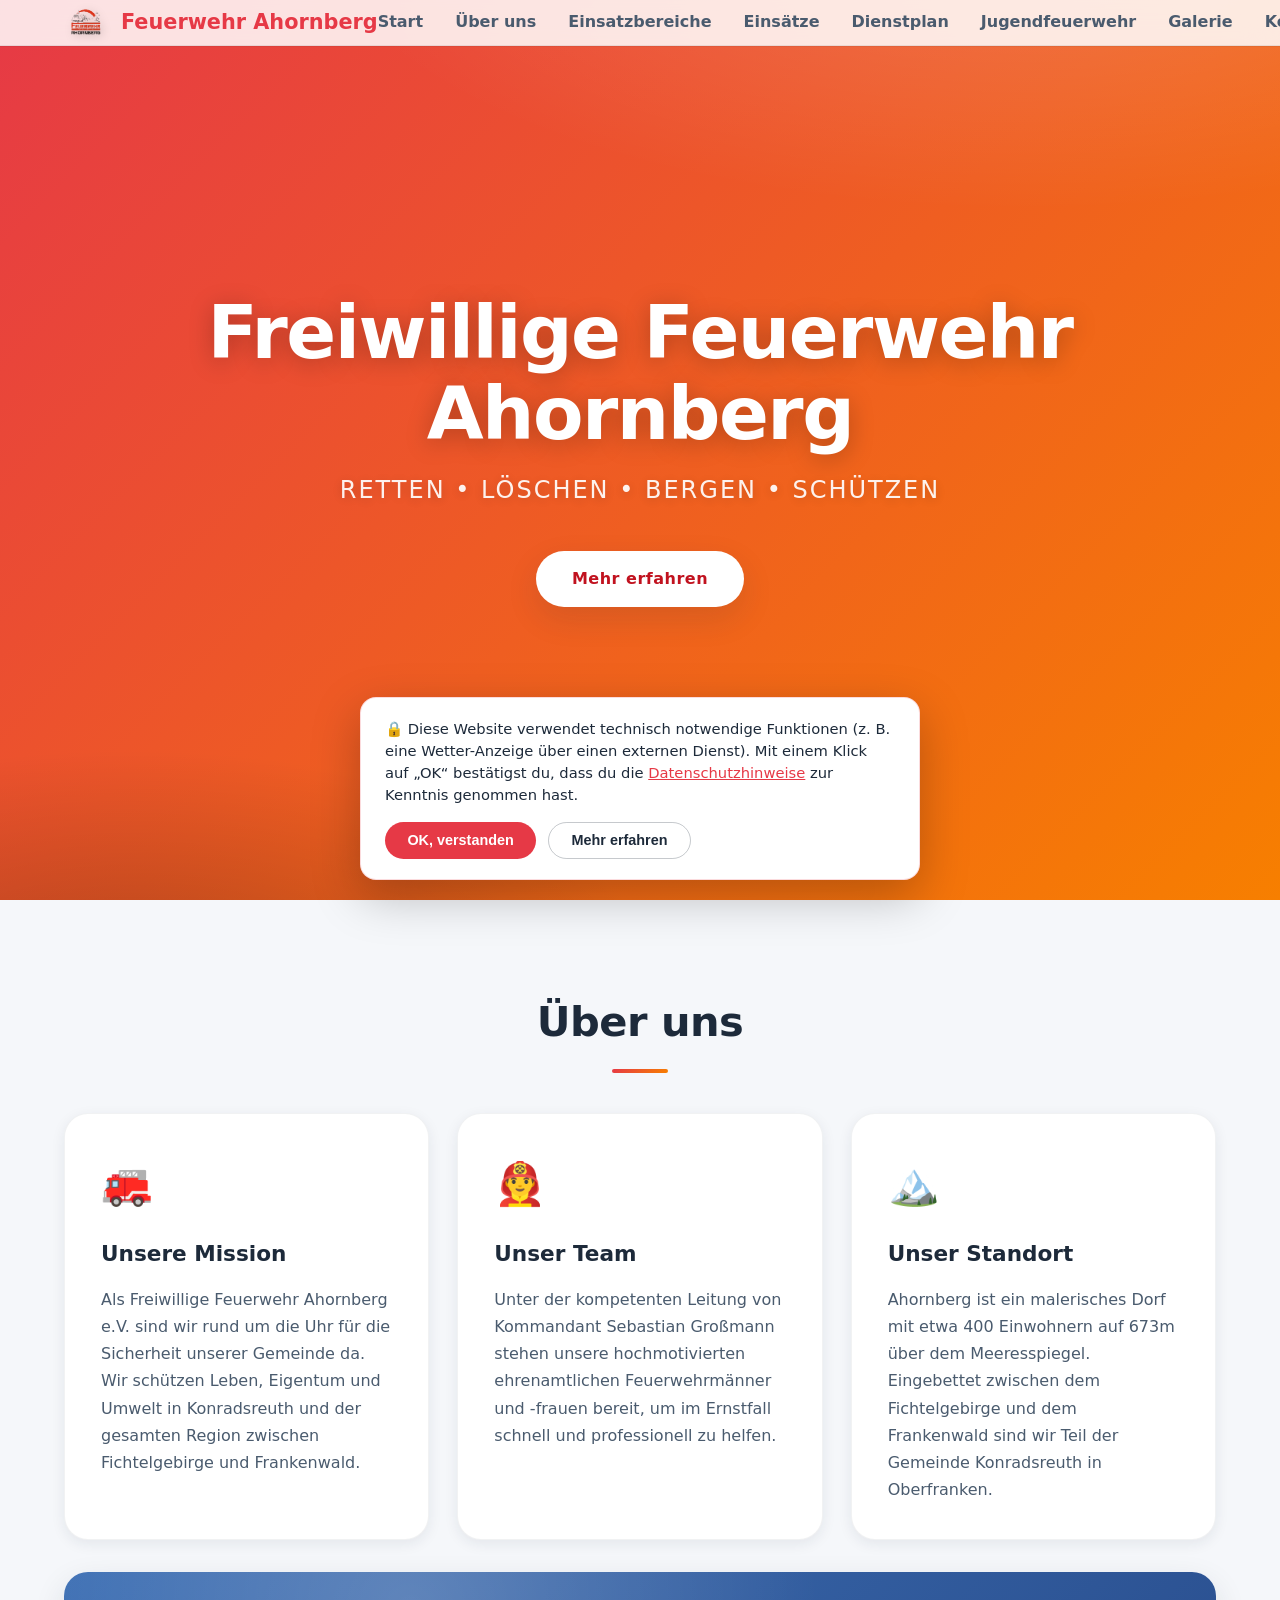
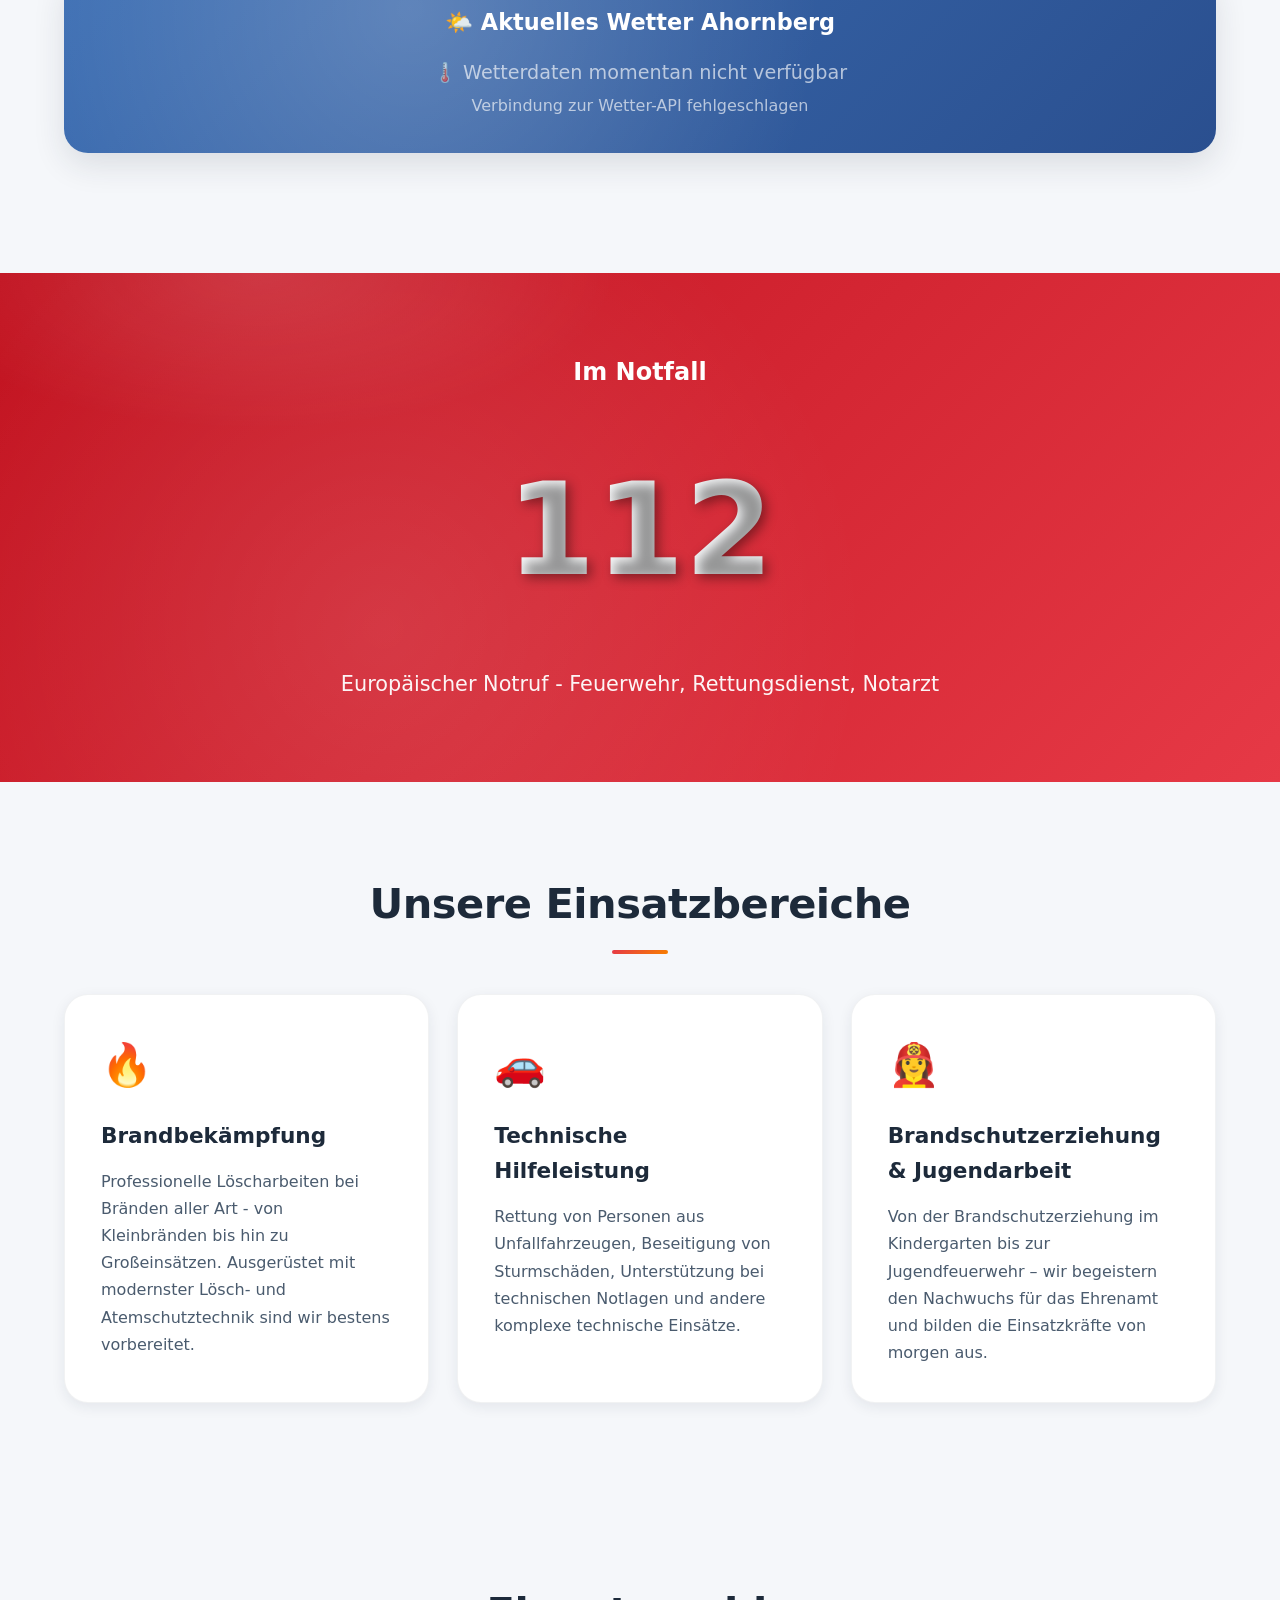
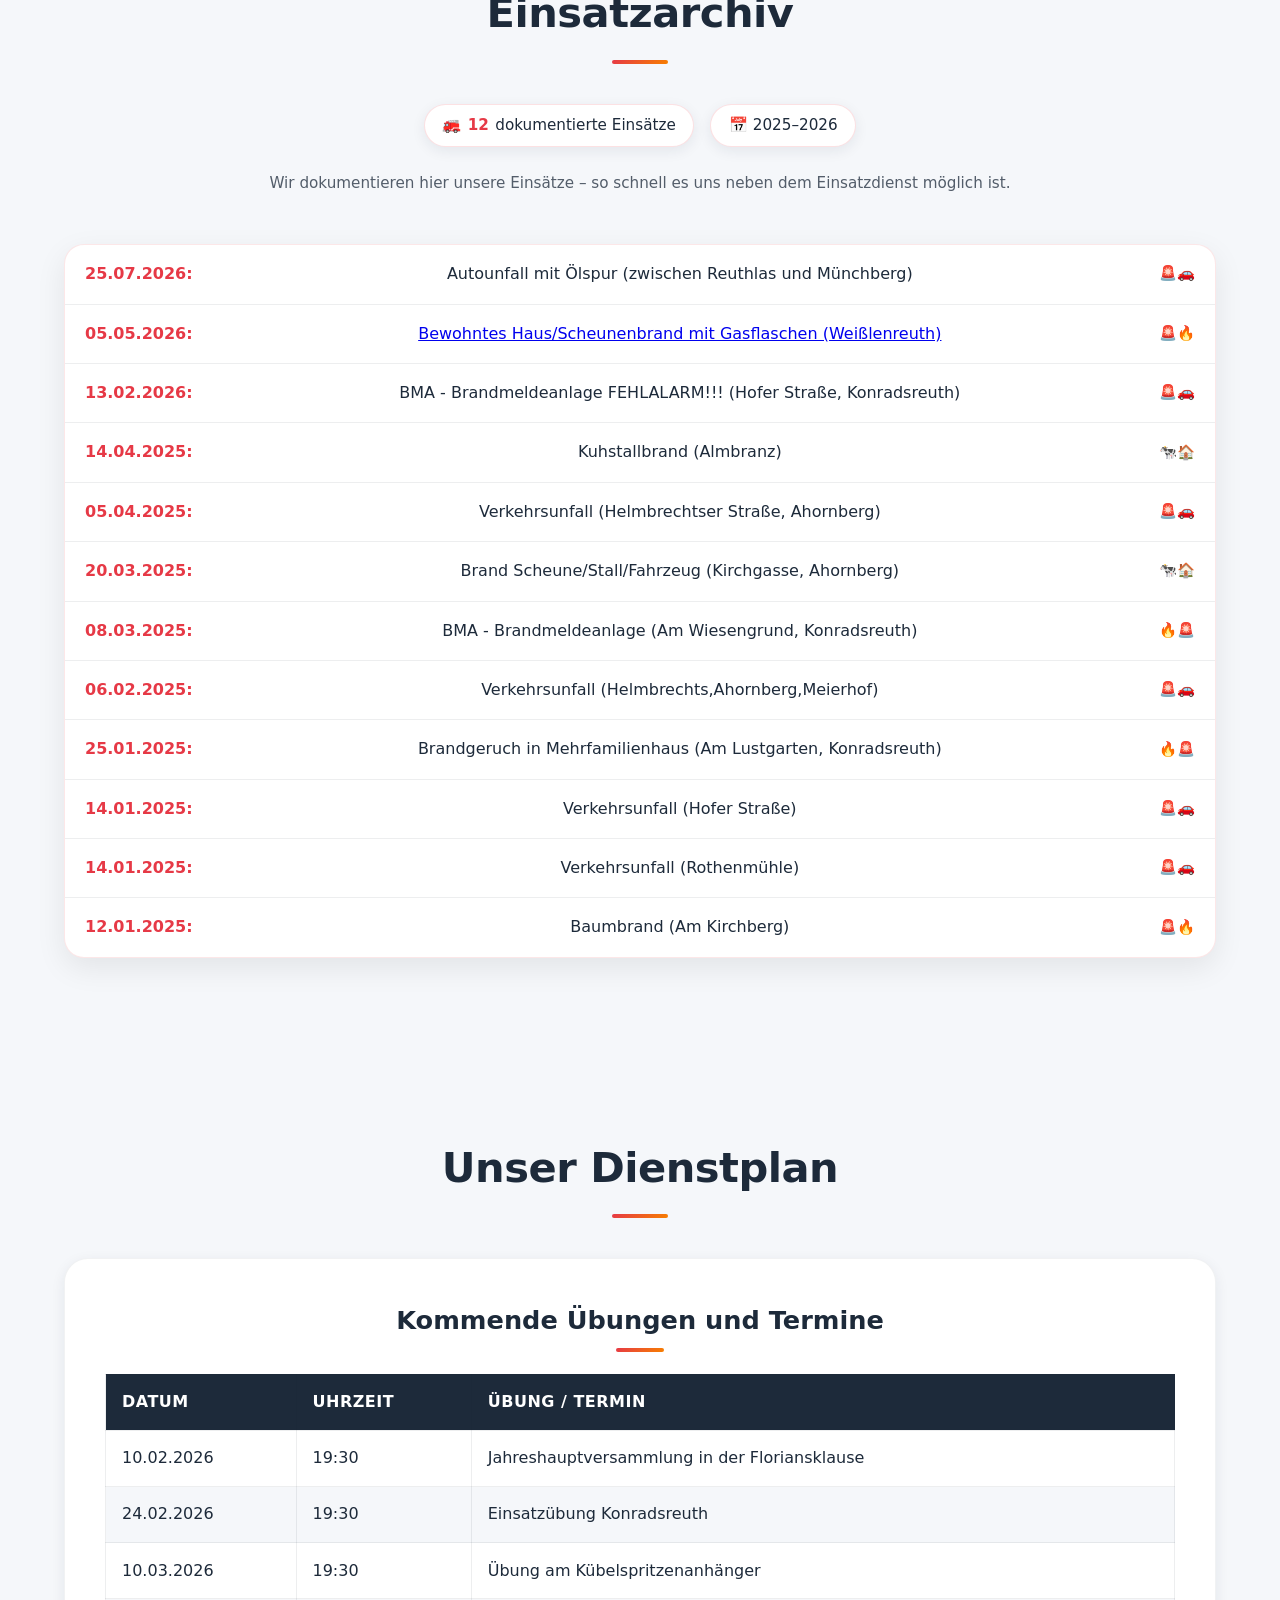
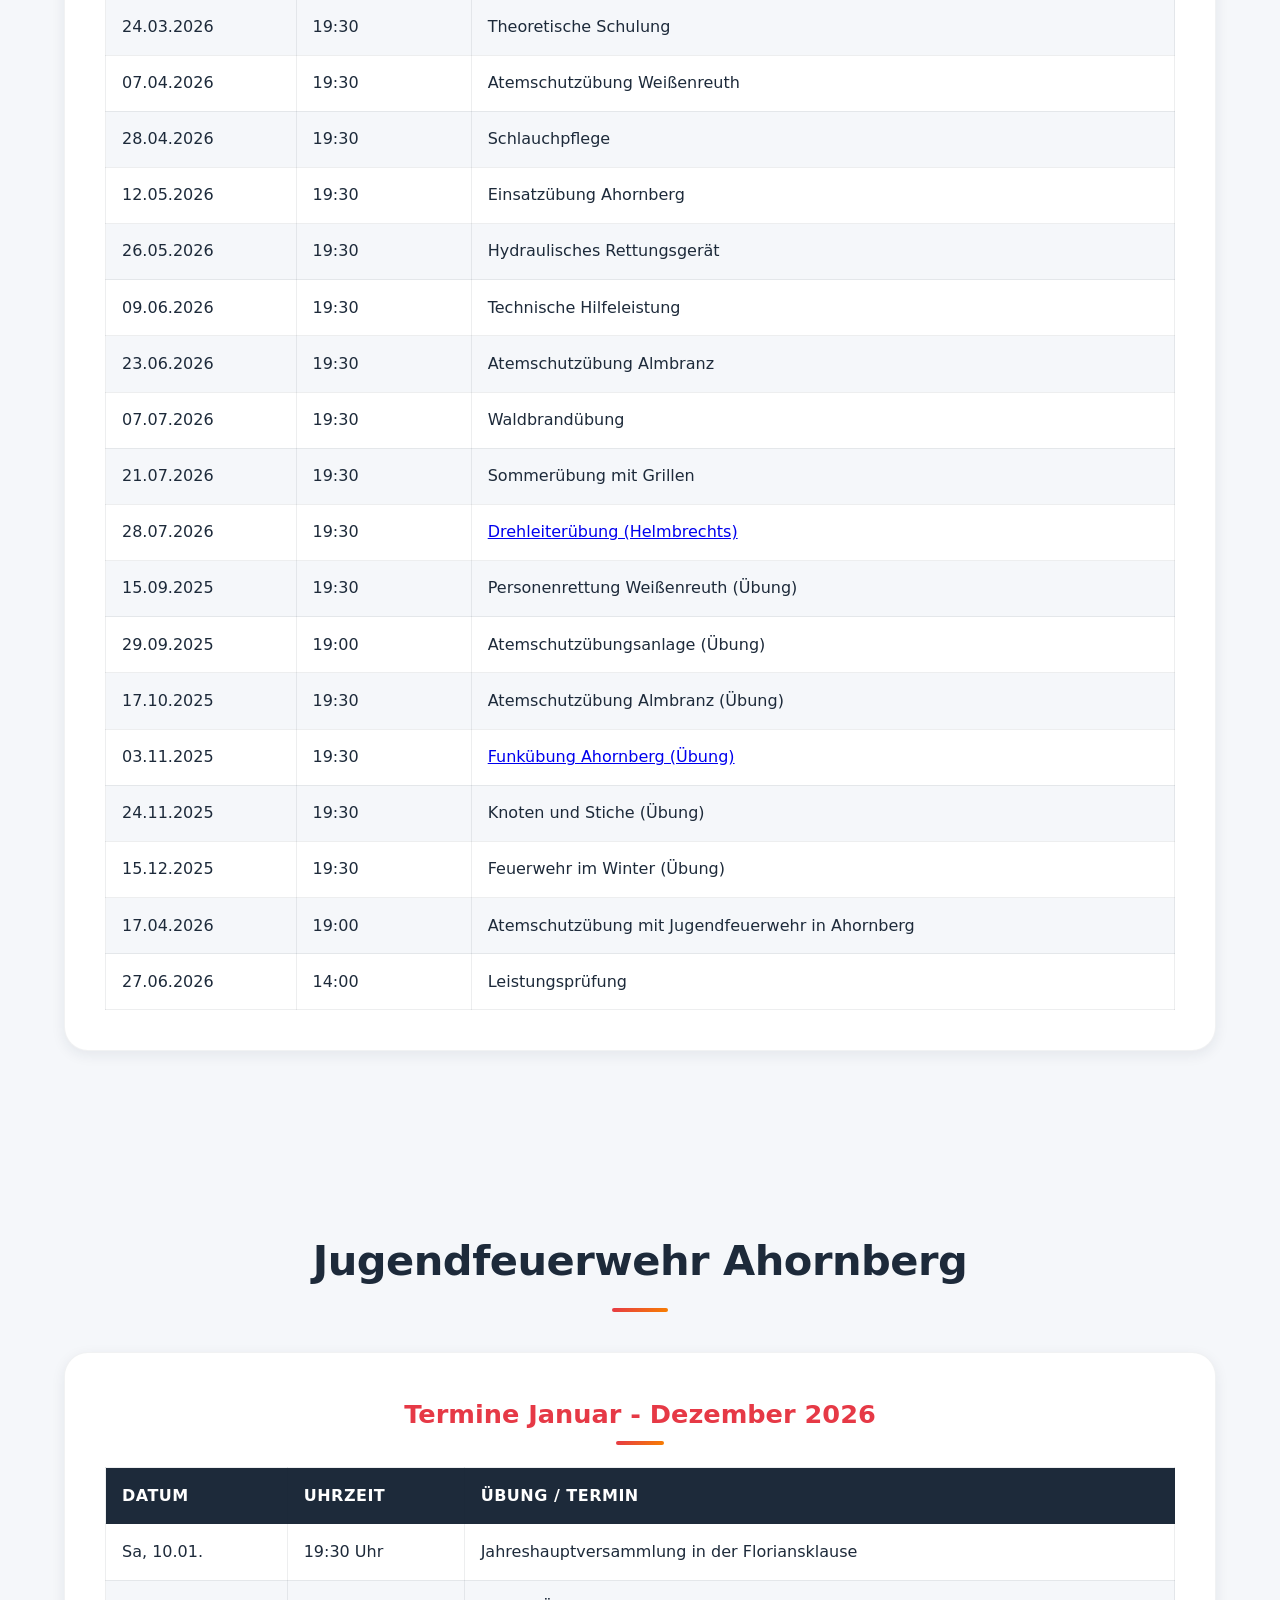
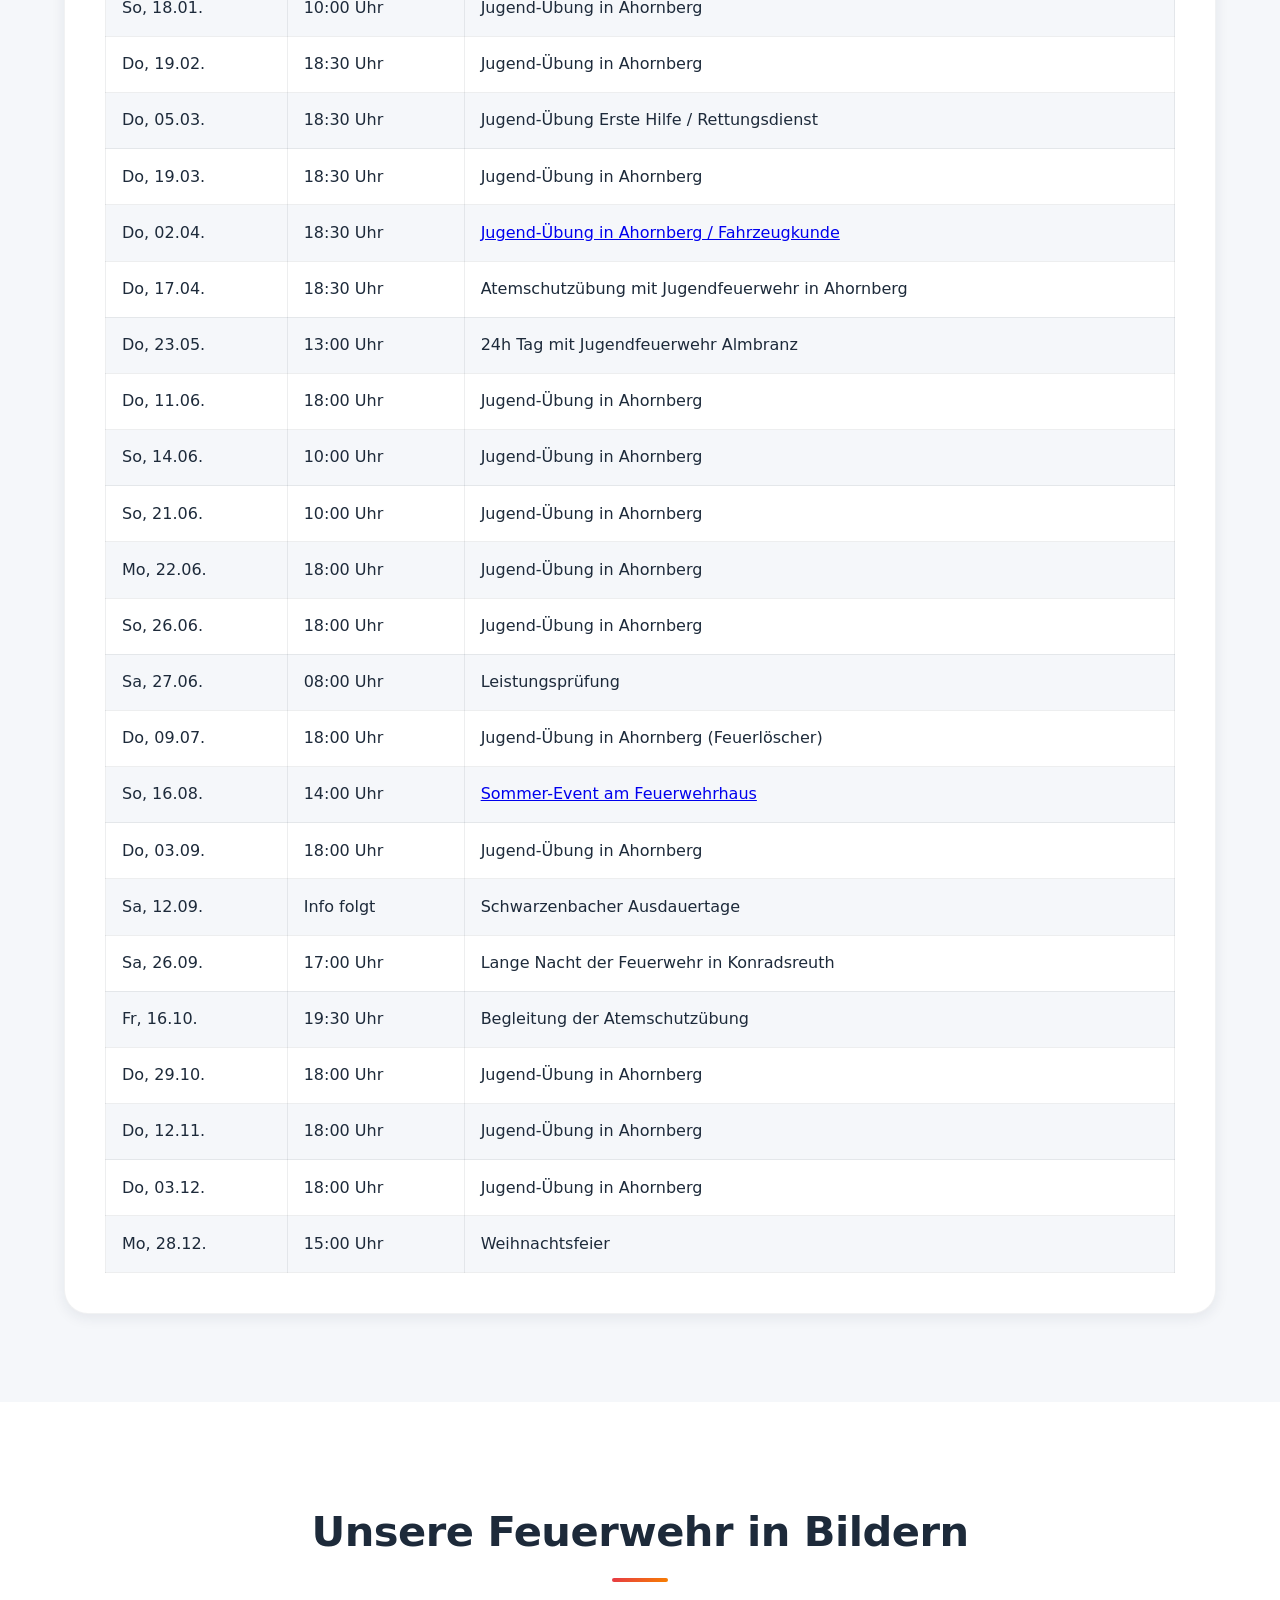
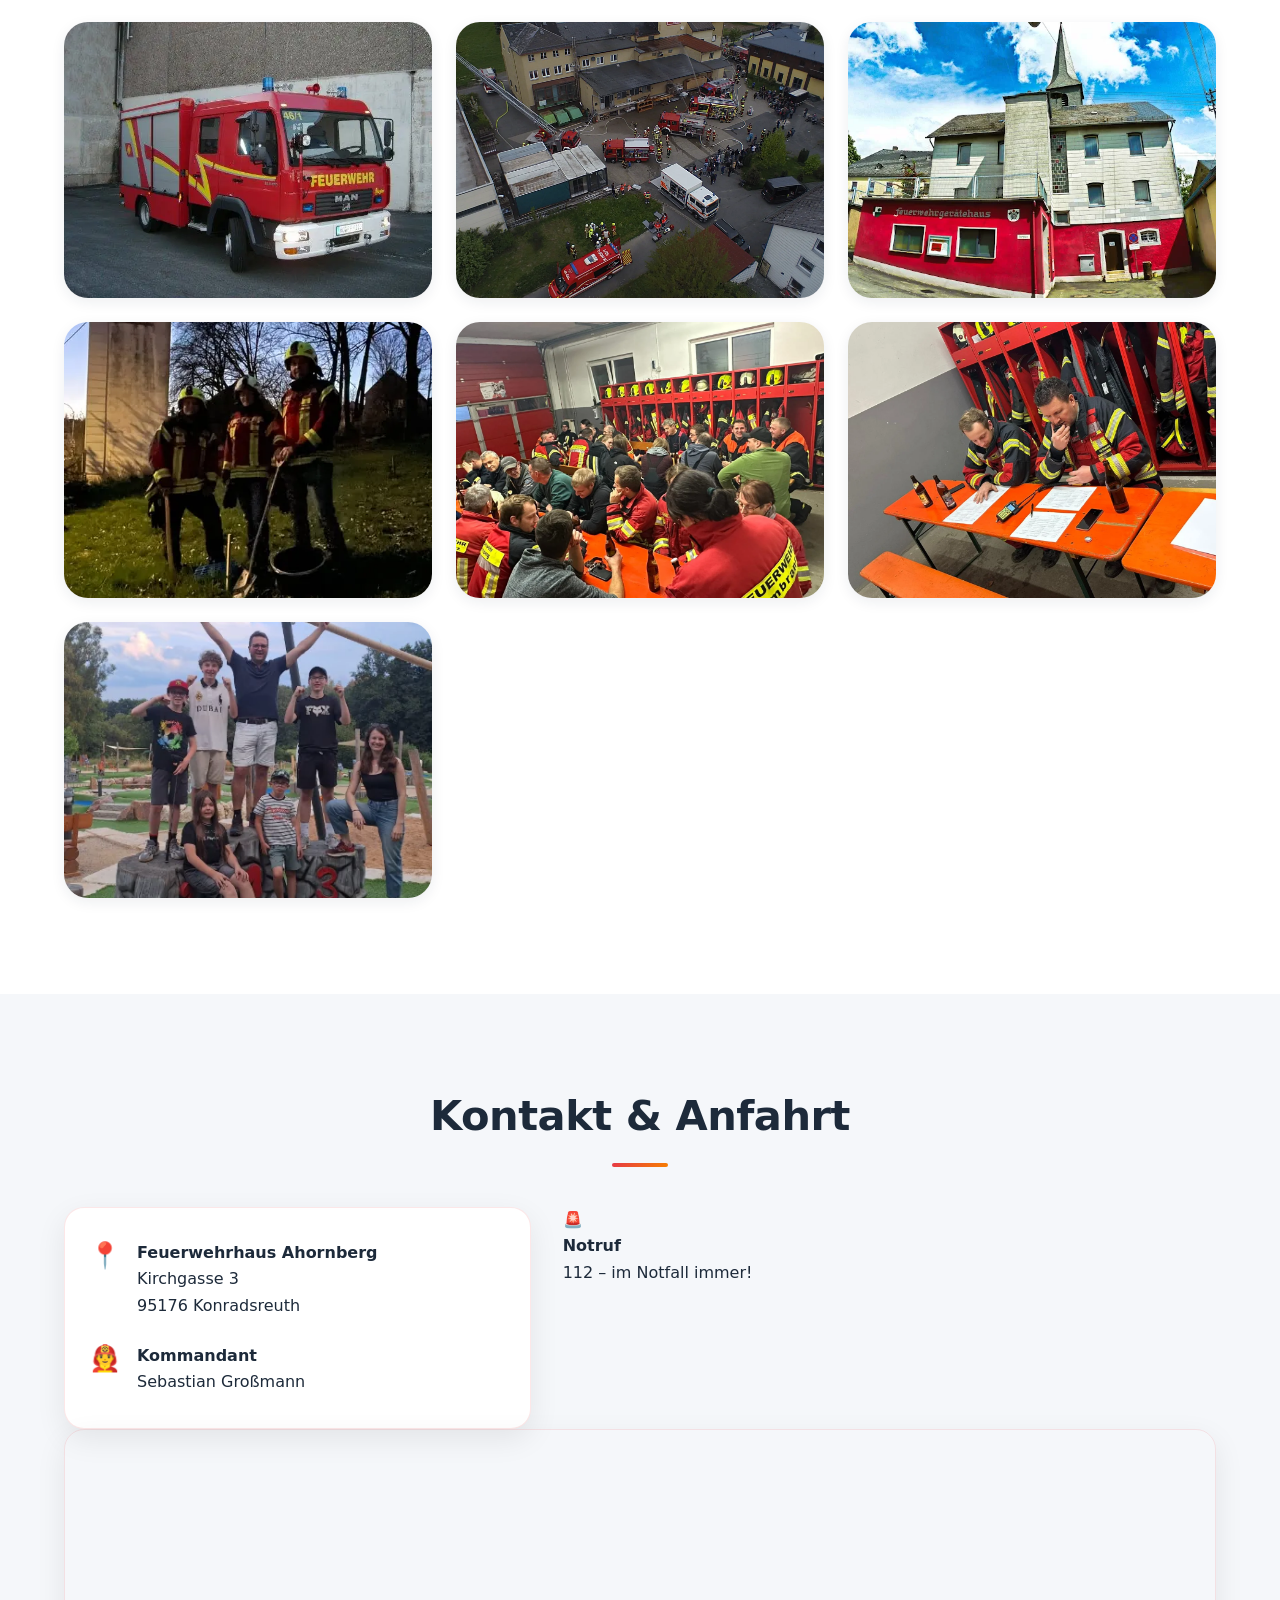
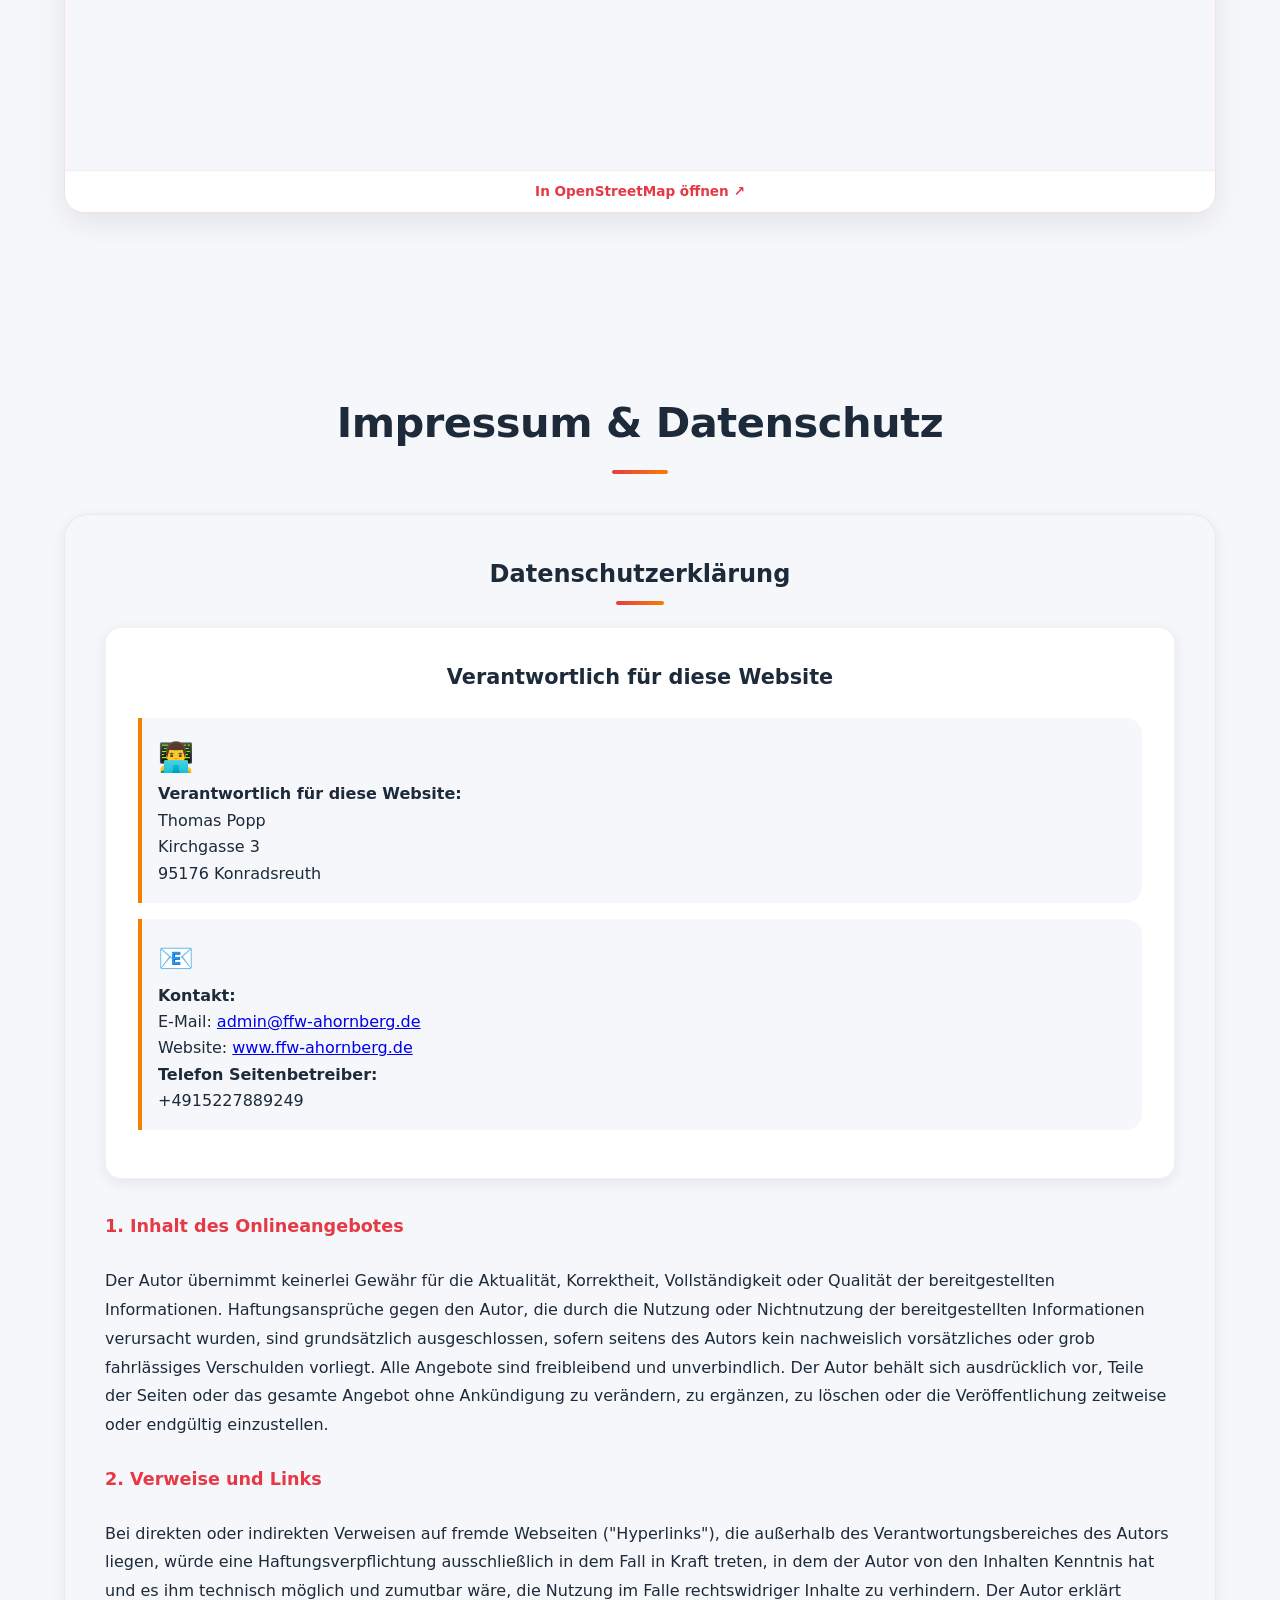
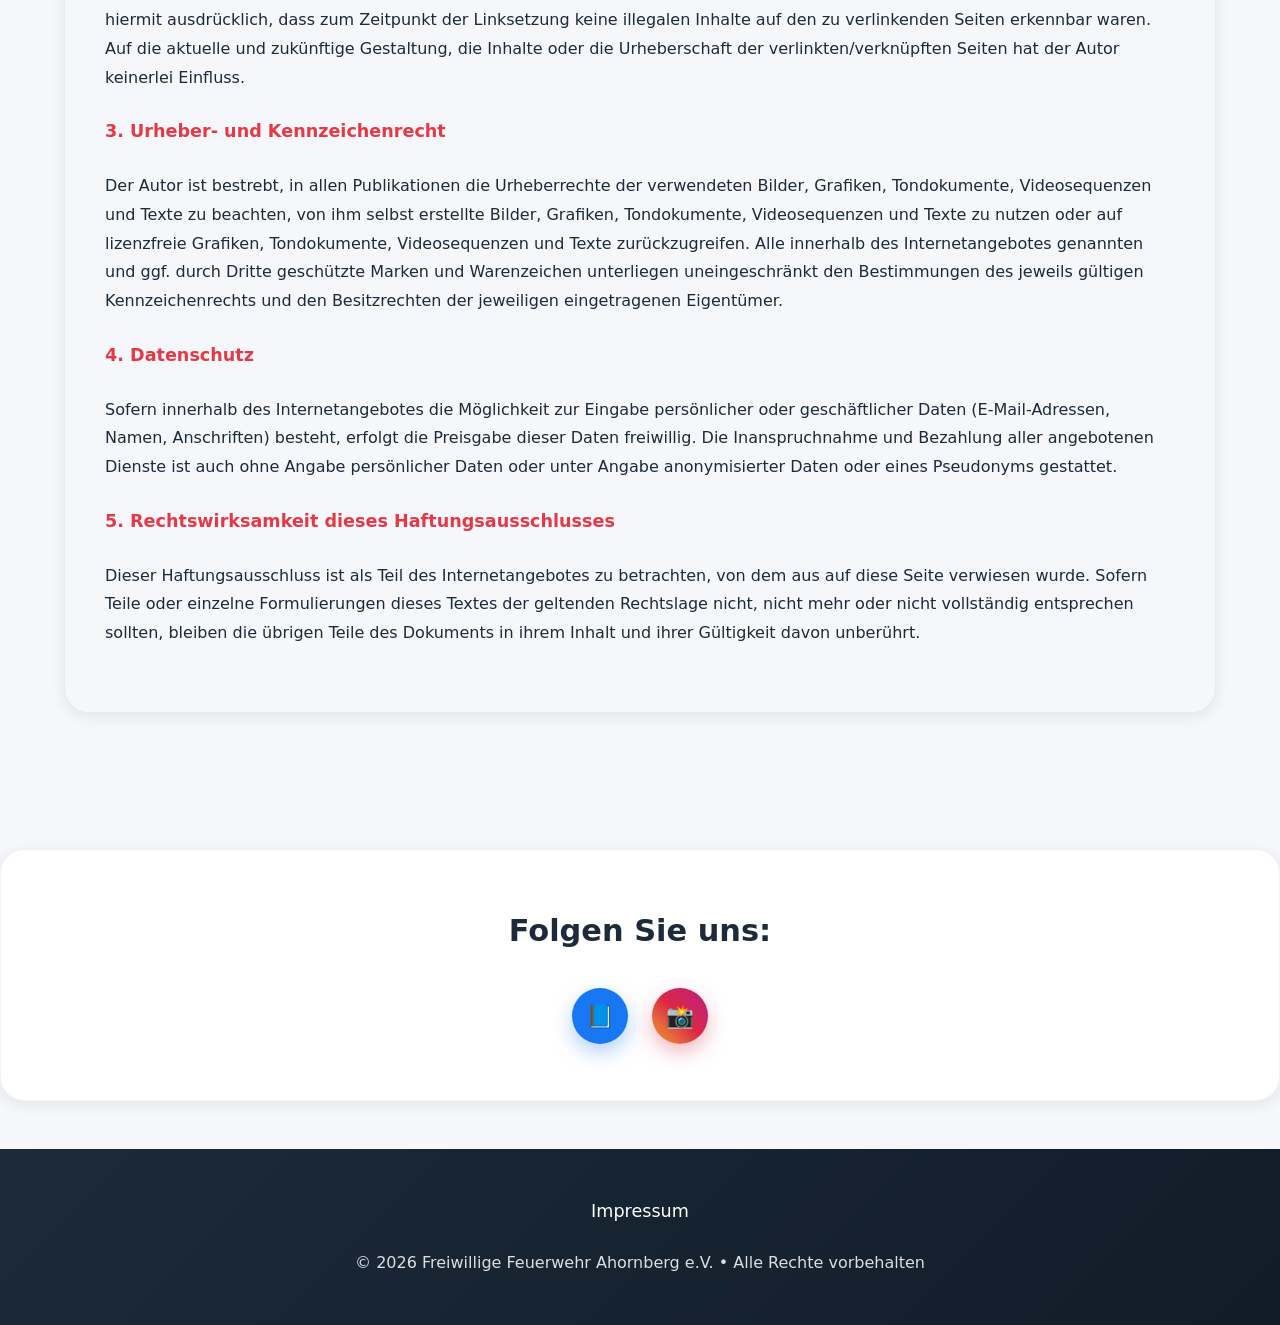
==== commit 10d32eed: "CTA-Banner, ICS-Button und Kontakt-E-Mail entfernt (E-Mail nur noch im Impressum als Pflichtangabe)" ====
--- a/index.html
+++ b/index.html
@@ -200,18 +200,7 @@
             </div>
         </section>
 
-        <section class="cta-section">
-            <div class="container">
-                <div class="cta-content">
-                    <h2>🔥 Wir suchen Verstärkung!</h2>
-                    <p>Ob aktive Einsatzkraft, Jugendfeuerwehr oder Förderverein – bei uns ist jeder willkommen. Komm vorbei und schau dir an, was deine Feuerwehr für euch leistet.</p>
-                    <div class="cta-buttons">
-                        <a href="#contact" class="cta-button">Kontakt aufnehmen</a>
-                        <a href="#youth-schedule" class="cta-button cta-button-secondary">Zur Jugendfeuerwehr</a>
-                    </div>
-                </div>
-            </div>
-        </section>
+
 
         <section id="service-plan" class="section">
             <div class="container">
@@ -344,12 +333,7 @@
                 <h2 class="section-title">Jugendfeuerwehr Ahornberg</h2>
                 <div class="youth-schedule">
                     <h3>Termine Januar - Dezember 2026</h3>
-                    <div class="youth-schedule-head">
-                        <p class="table-scroll-hint">← Nach links/rechts wischen zum Scrollen →</p>
-                        <button class="ics-button" id="icsExportBtn" type="button">
-                            📅 Zum Kalender hinzufügen (.ics)
-                        </button>
-                    </div>
+
                     <table>
                         <thead>
                             <tr>
@@ -562,12 +546,7 @@
                                 Sebastian Großmann
                             </div>
                         </div>
-                        <div class="contact-item">
-                            <span>📧</span>
-                            <div>
-                                <strong>E-Mail</strong><br>
-                                <a href="mailto:admin@ffw-ahornberg.de">admin@ffw-ahornberg.de</a>
-                            </div>
+
                         </div>
                         <div class="contact-item">
                             <span>🚨</span>
--- a/css/style.css
+++ b/css/style.css
@@ -1396,54 +1396,6 @@
 }
 
 /* =========================================================
-   Mitglieder-CTA-Banner
-   ========================================================= */
-.cta-section {
-    background: linear-gradient(135deg, var(--red) 0%, var(--orange) 100%);
-    padding: 5rem 0;
-    text-align: center;
-}
-
-.cta-section h2 {
-    color: #fff;
-    font-size: clamp(1.8rem, 4vw, 2.8rem);
-    margin-bottom: 1rem;
-    text-shadow: 0 2px 12px rgba(0, 0, 0, 0.2);
-}
-
-.cta-section p {
-    color: rgba(255, 255, 255, 0.92);
-    max-width: 720px;
-    margin: 0 auto 2rem;
-    font-size: 1.1rem;
-    line-height: 1.6;
-}
-
-.cta-buttons {
-    display: flex;
-    gap: 1rem;
-    justify-content: center;
-    flex-wrap: wrap;
-}
-
-.cta-buttons .cta-button {
-    background: #fff;
-    color: var(--red-dark);
-}
-
-.cta-buttons .cta-button-secondary {
-    background: transparent;
-    color: #fff;
-    border: 2px solid rgba(255, 255, 255, 0.85);
-    box-shadow: none;
-}
-
-.cta-buttons .cta-button-secondary:hover {
-    background: rgba(255, 255, 255, 0.15);
-    box-shadow: none;
-}
-
-/* =========================================================
    Kontakt & Anfahrt
    ========================================================= */
 .contact-grid {
@@ -1517,44 +1469,6 @@
 
 .map-hint a:hover {
     text-decoration: underline;
-}
-
-/* =========================================================
-   ICS-Kalender-Export (Jugendfeuerwehr)
-   ========================================================= */
-.youth-schedule-head {
-    display: flex;
-    align-items: center;
-    justify-content: space-between;
-    gap: 1rem;
-    flex-wrap: wrap;
-    margin-bottom: 1rem;
-}
-
-.youth-schedule-head .table-scroll-hint {
-    margin: 0;
-}
-
-.ics-button {
-    display: inline-flex;
-    align-items: center;
-    gap: 0.5rem;
-    padding: 0.6rem 1.25rem;
-    background: var(--red);
-    color: #fff;
-    border: none;
-    border-radius: 999px;
-    font-weight: 600;
-    font-size: 0.95rem;
-    cursor: pointer;
-    box-shadow: var(--shadow-sm);
-    transition: transform 0.2s ease, box-shadow 0.2s ease, background 0.2s ease;
-}
-
-.ics-button:hover {
-    transform: translateY(-2px);
-    box-shadow: var(--shadow-md);
-    background: var(--orange);
 }
 
 /* =========================================================
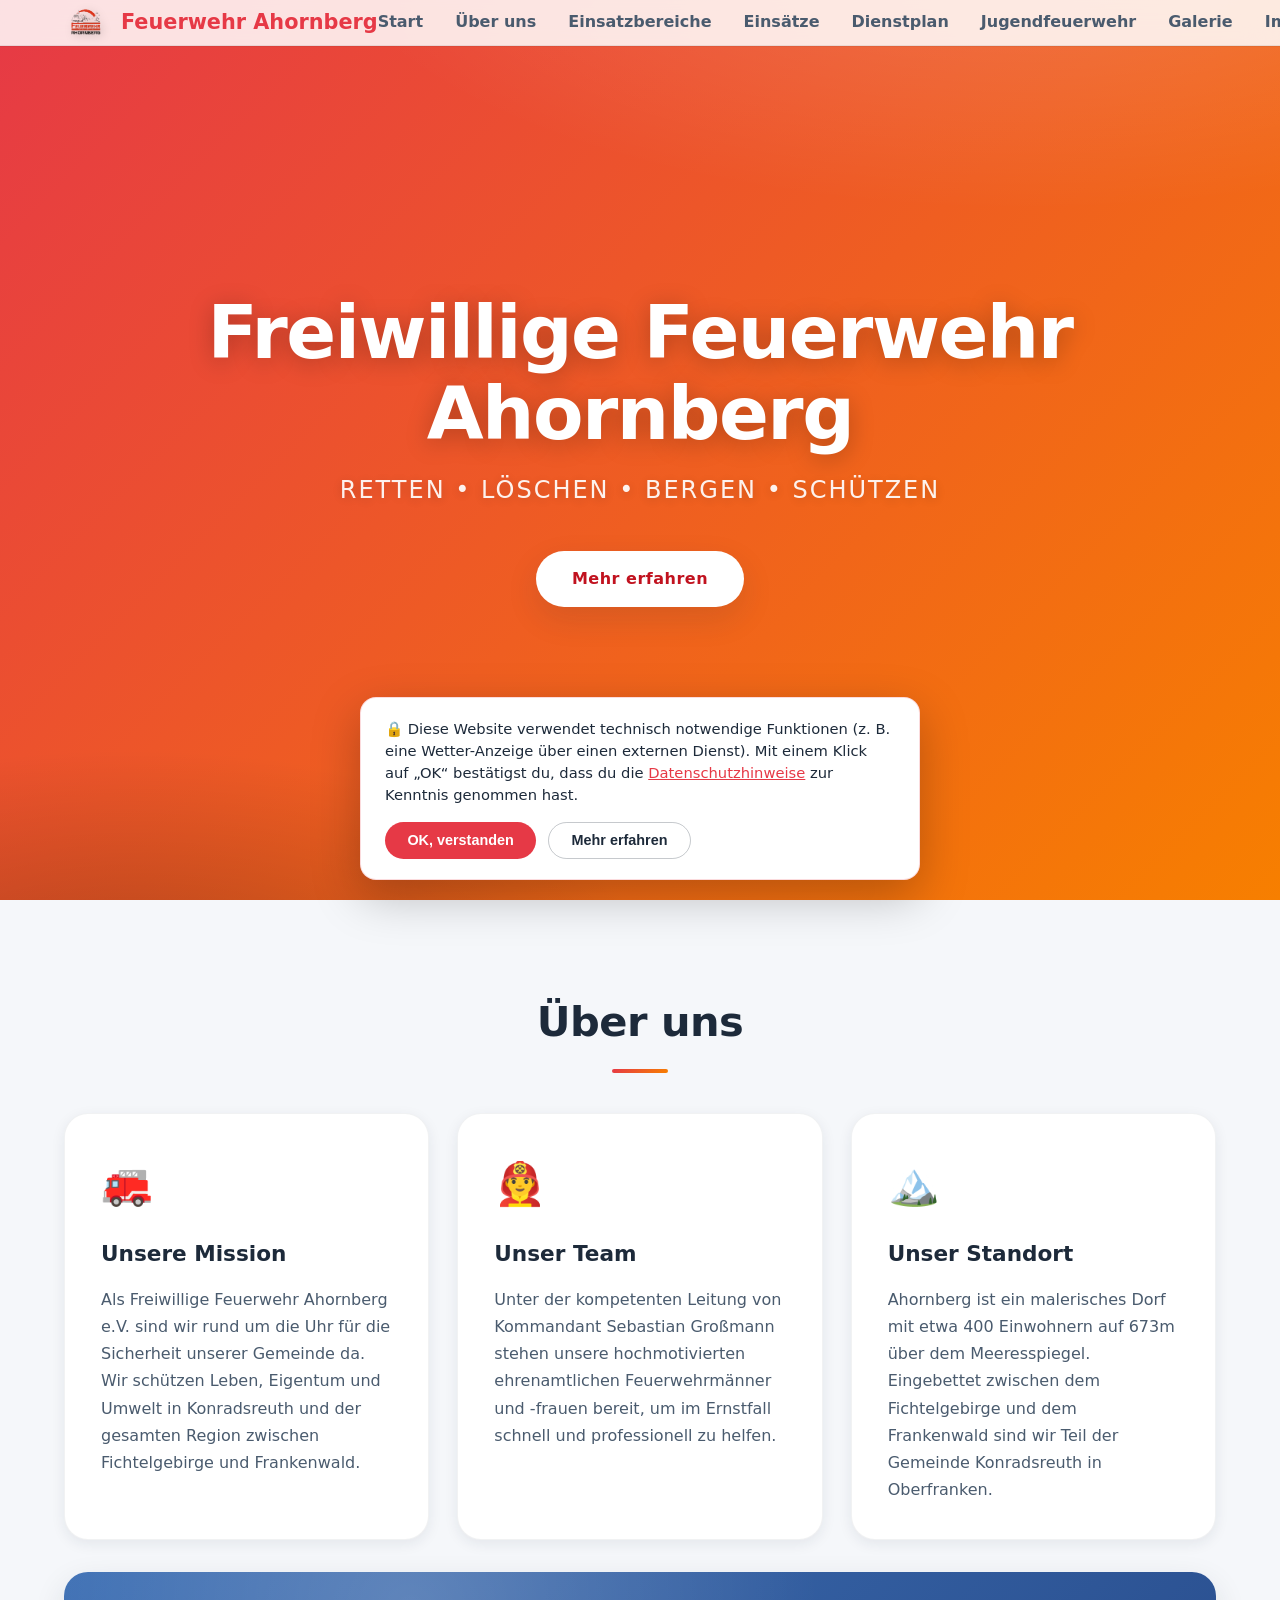
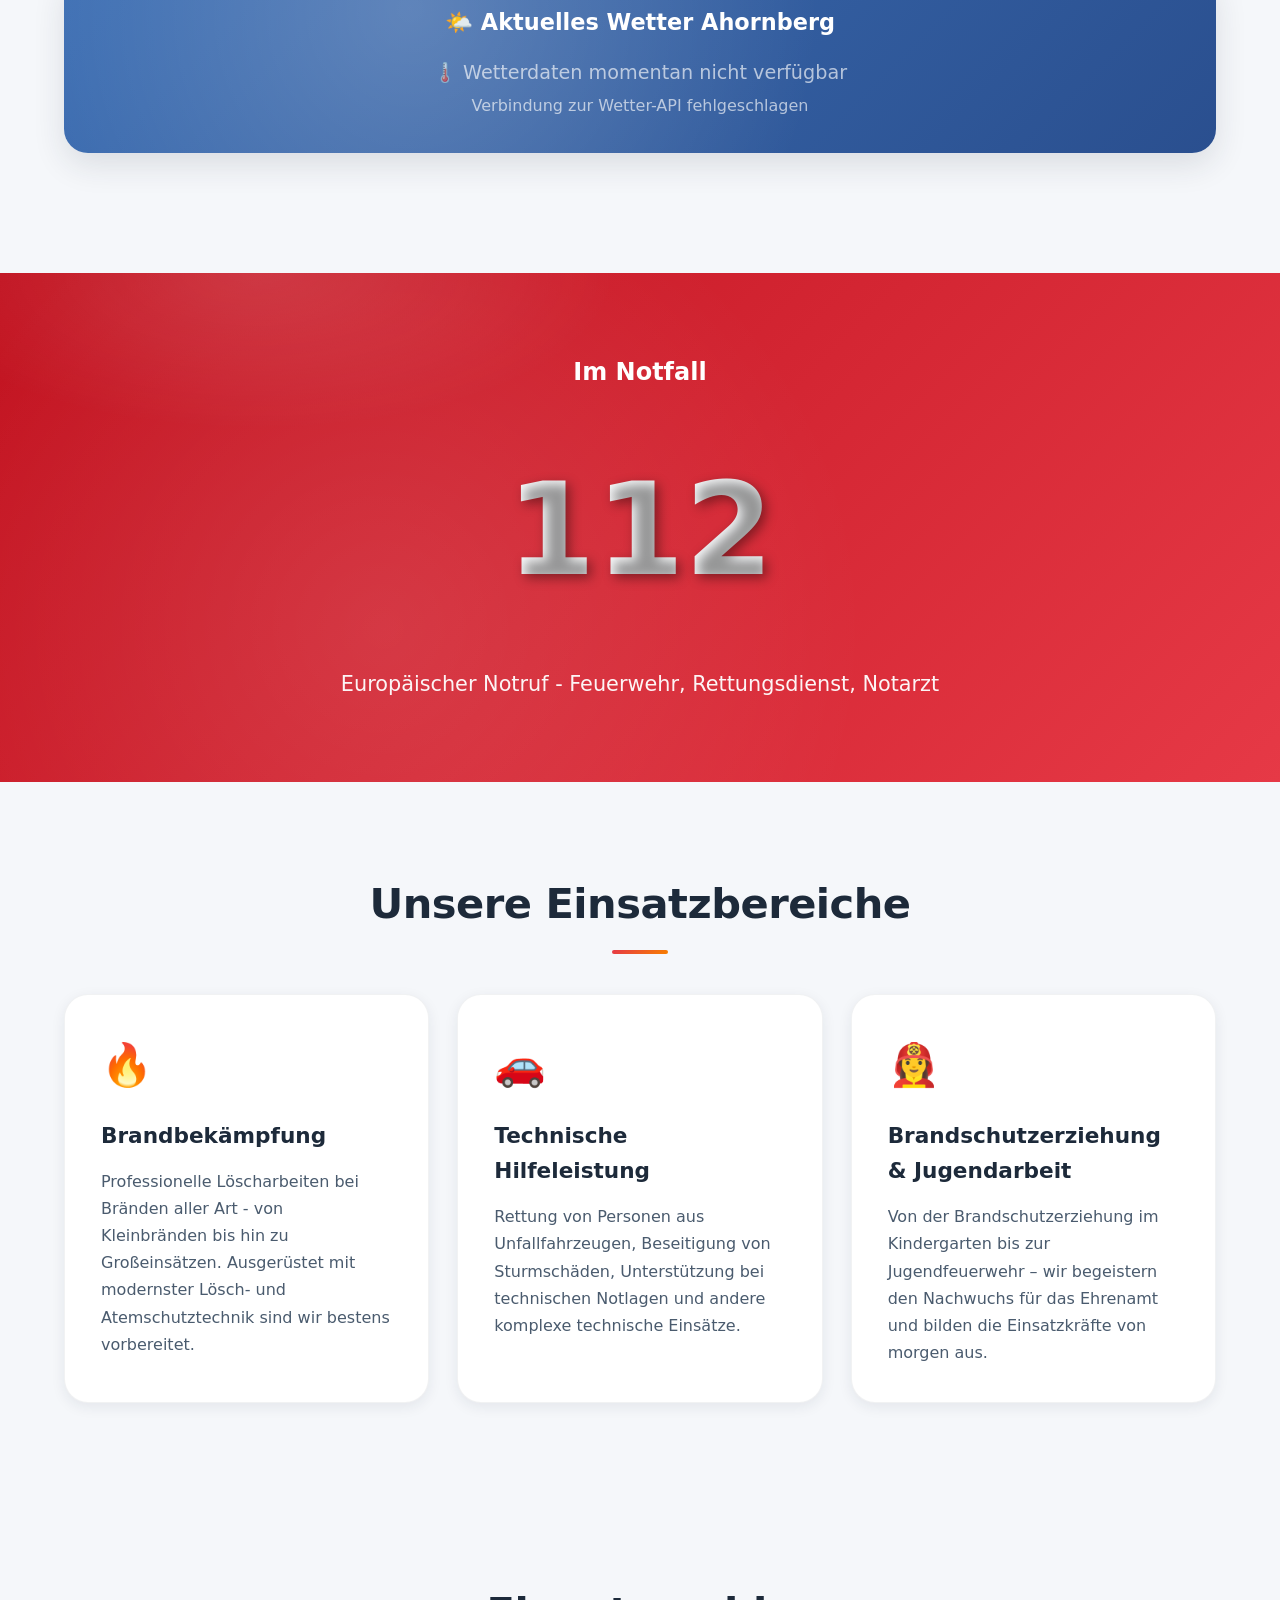
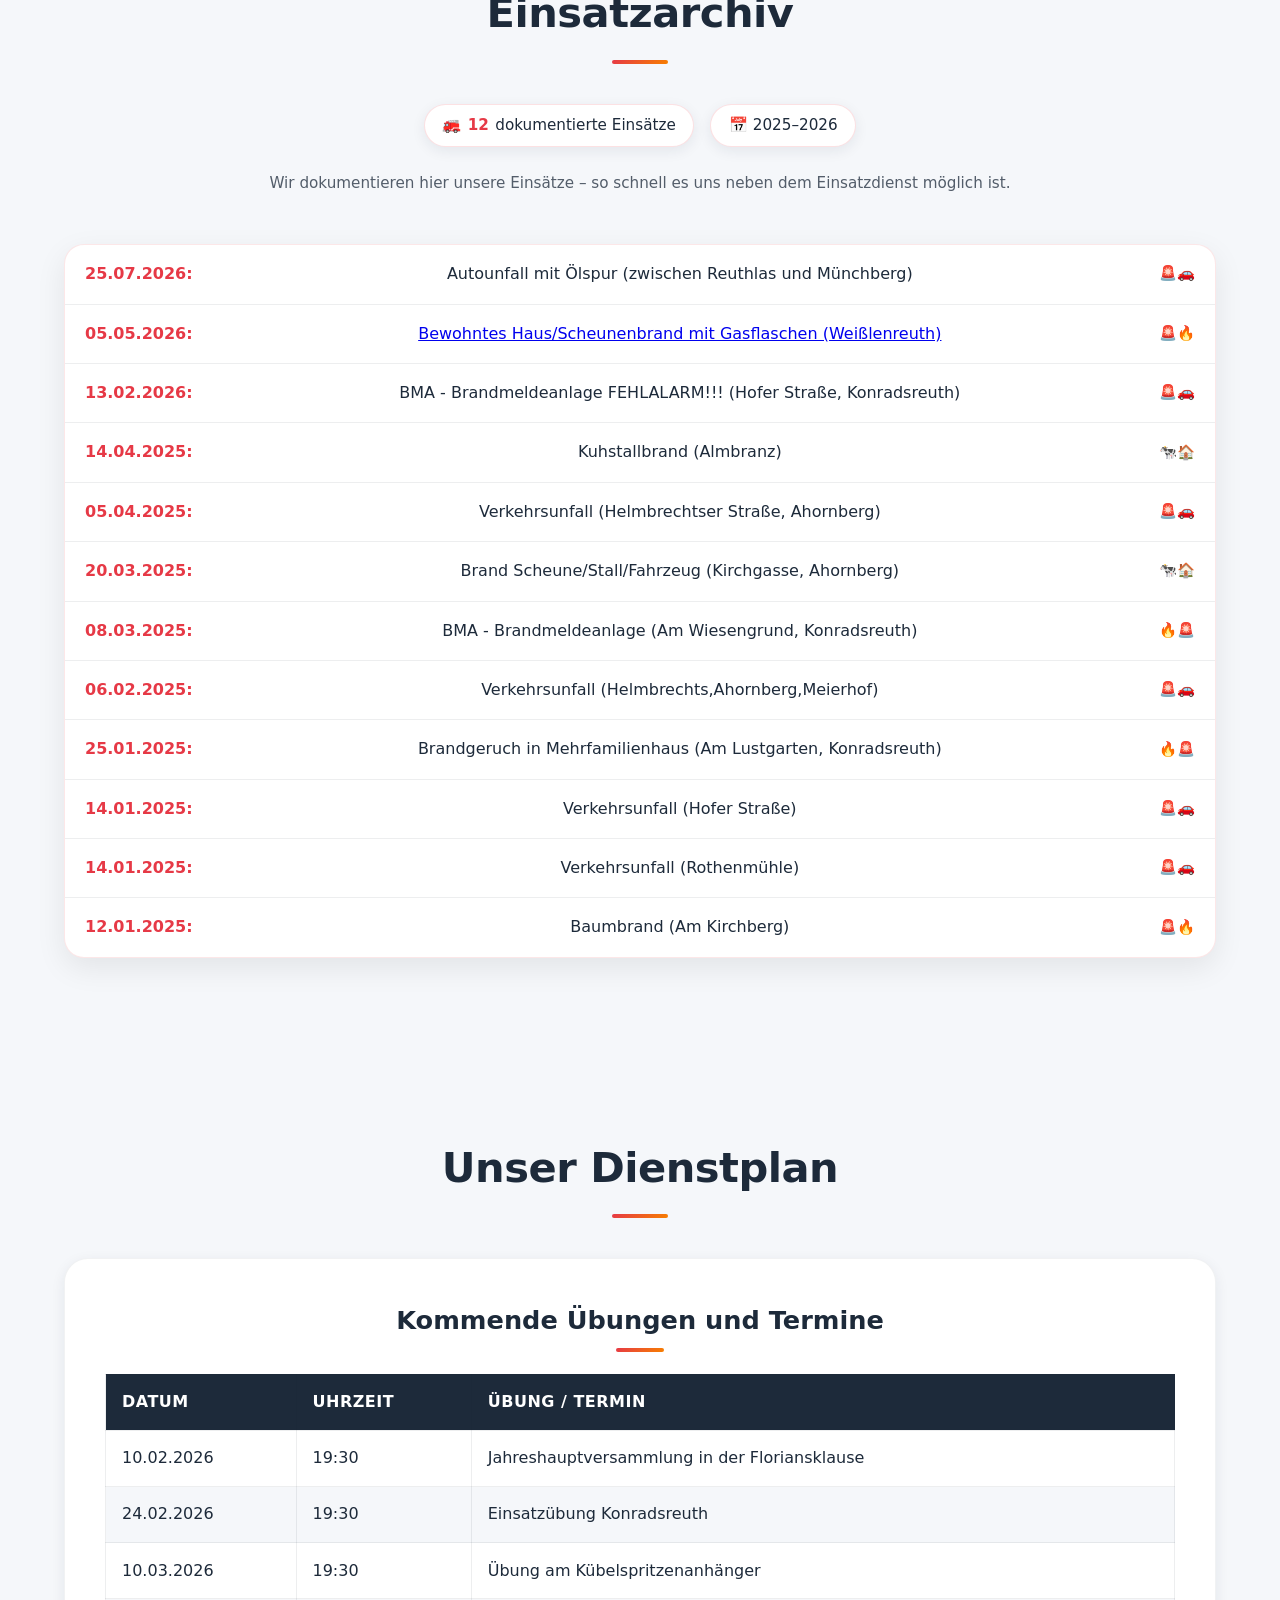
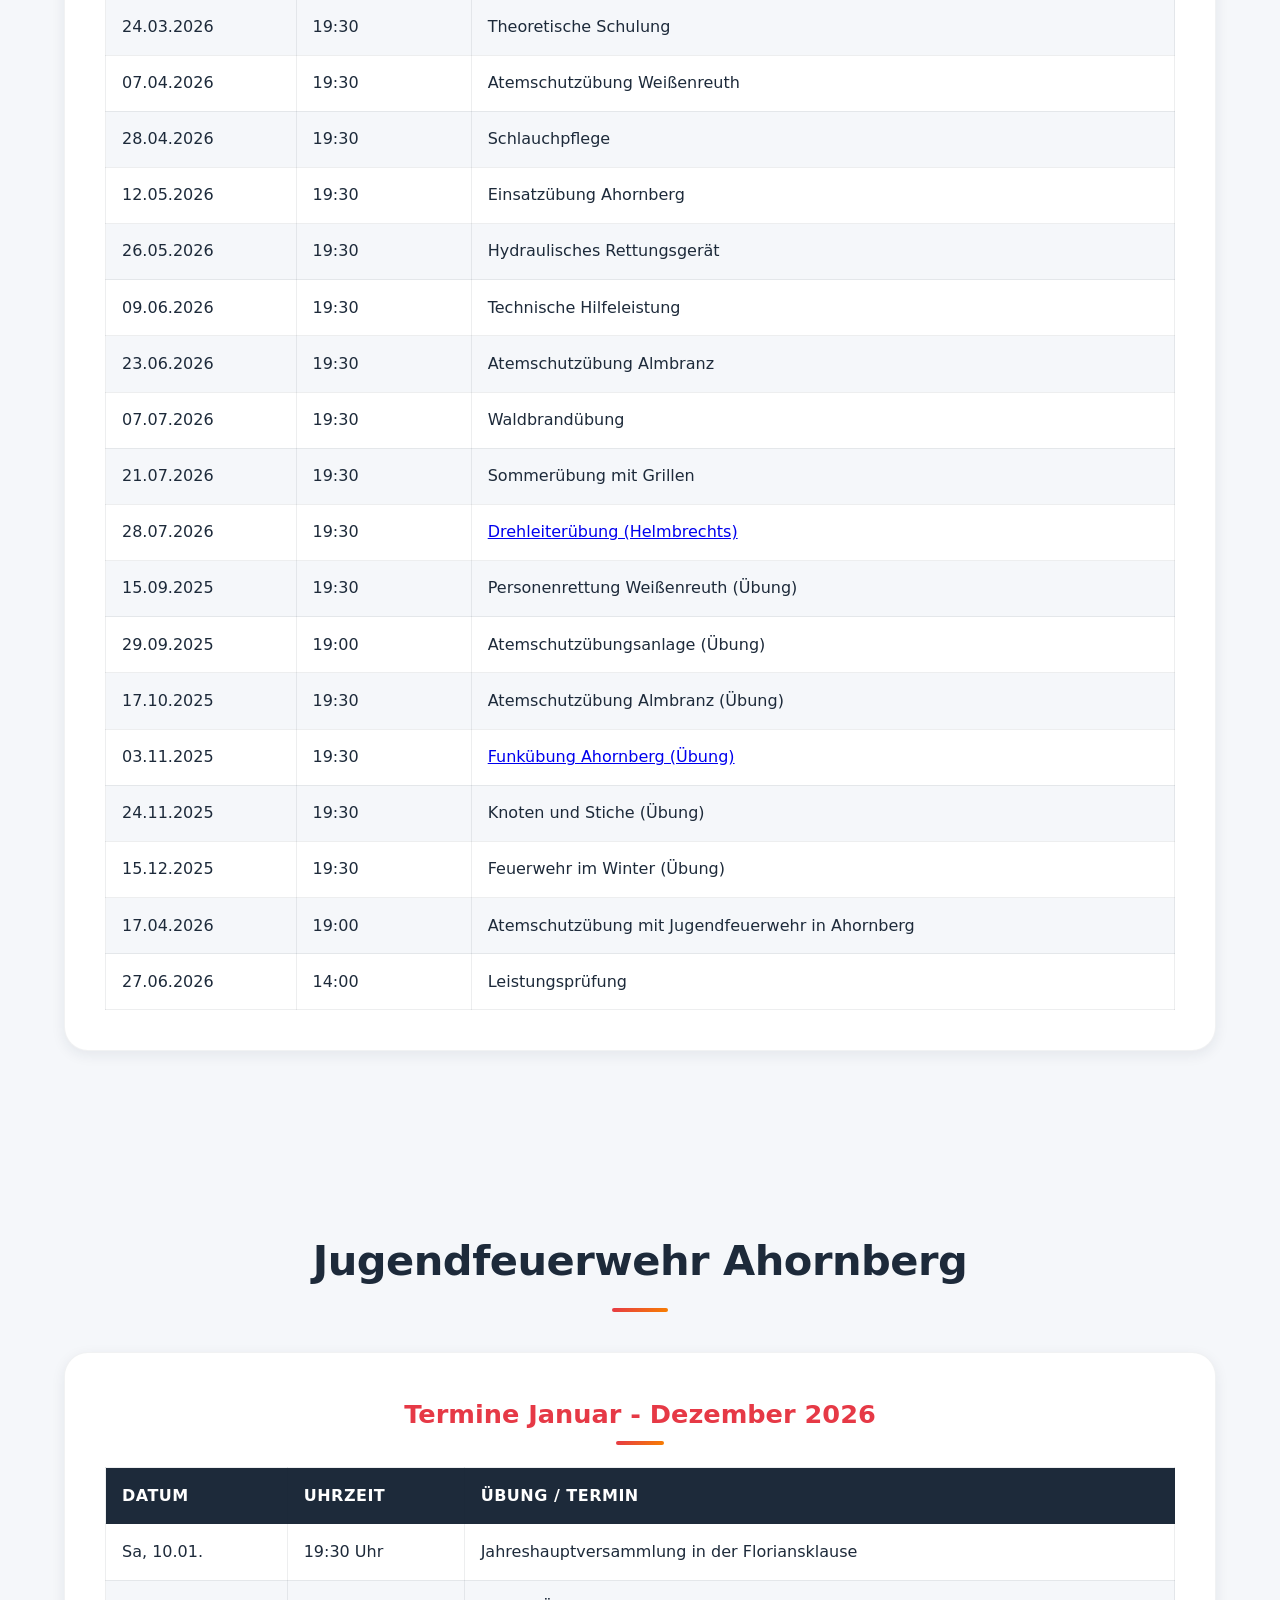
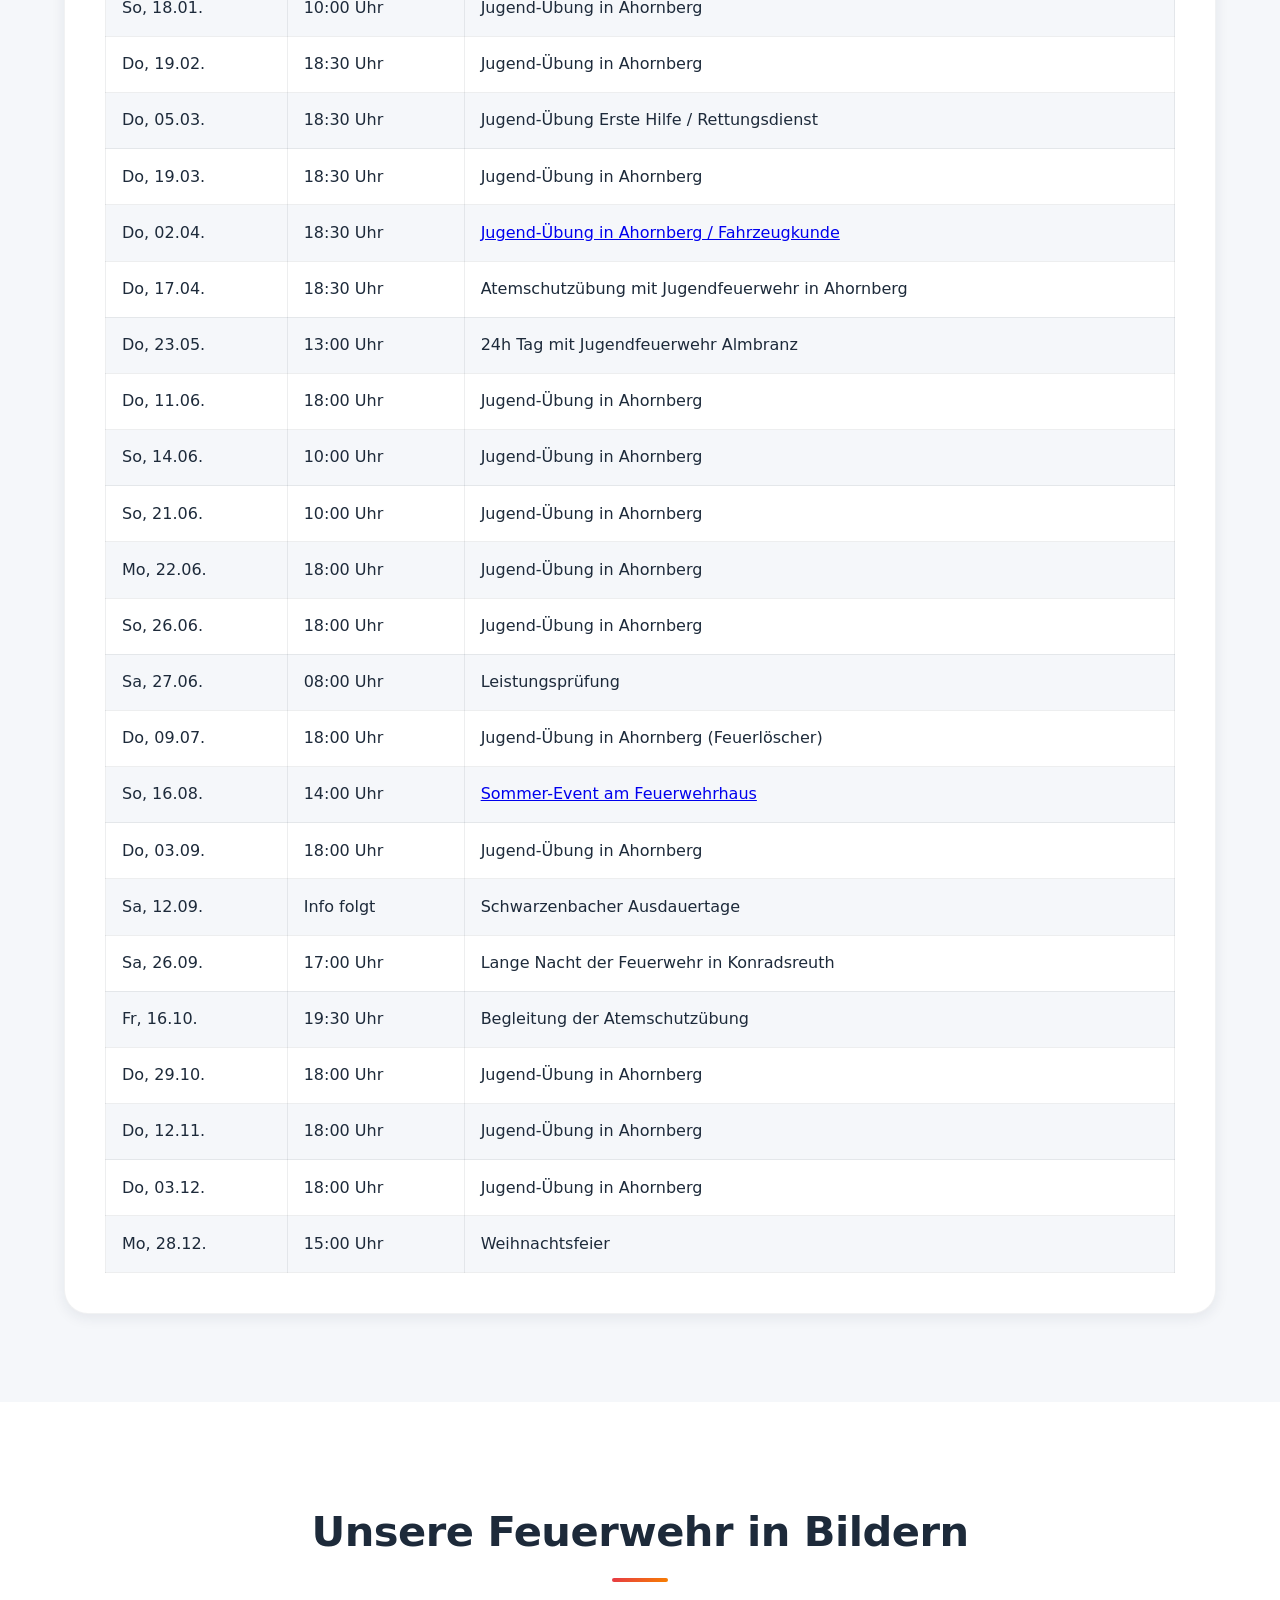
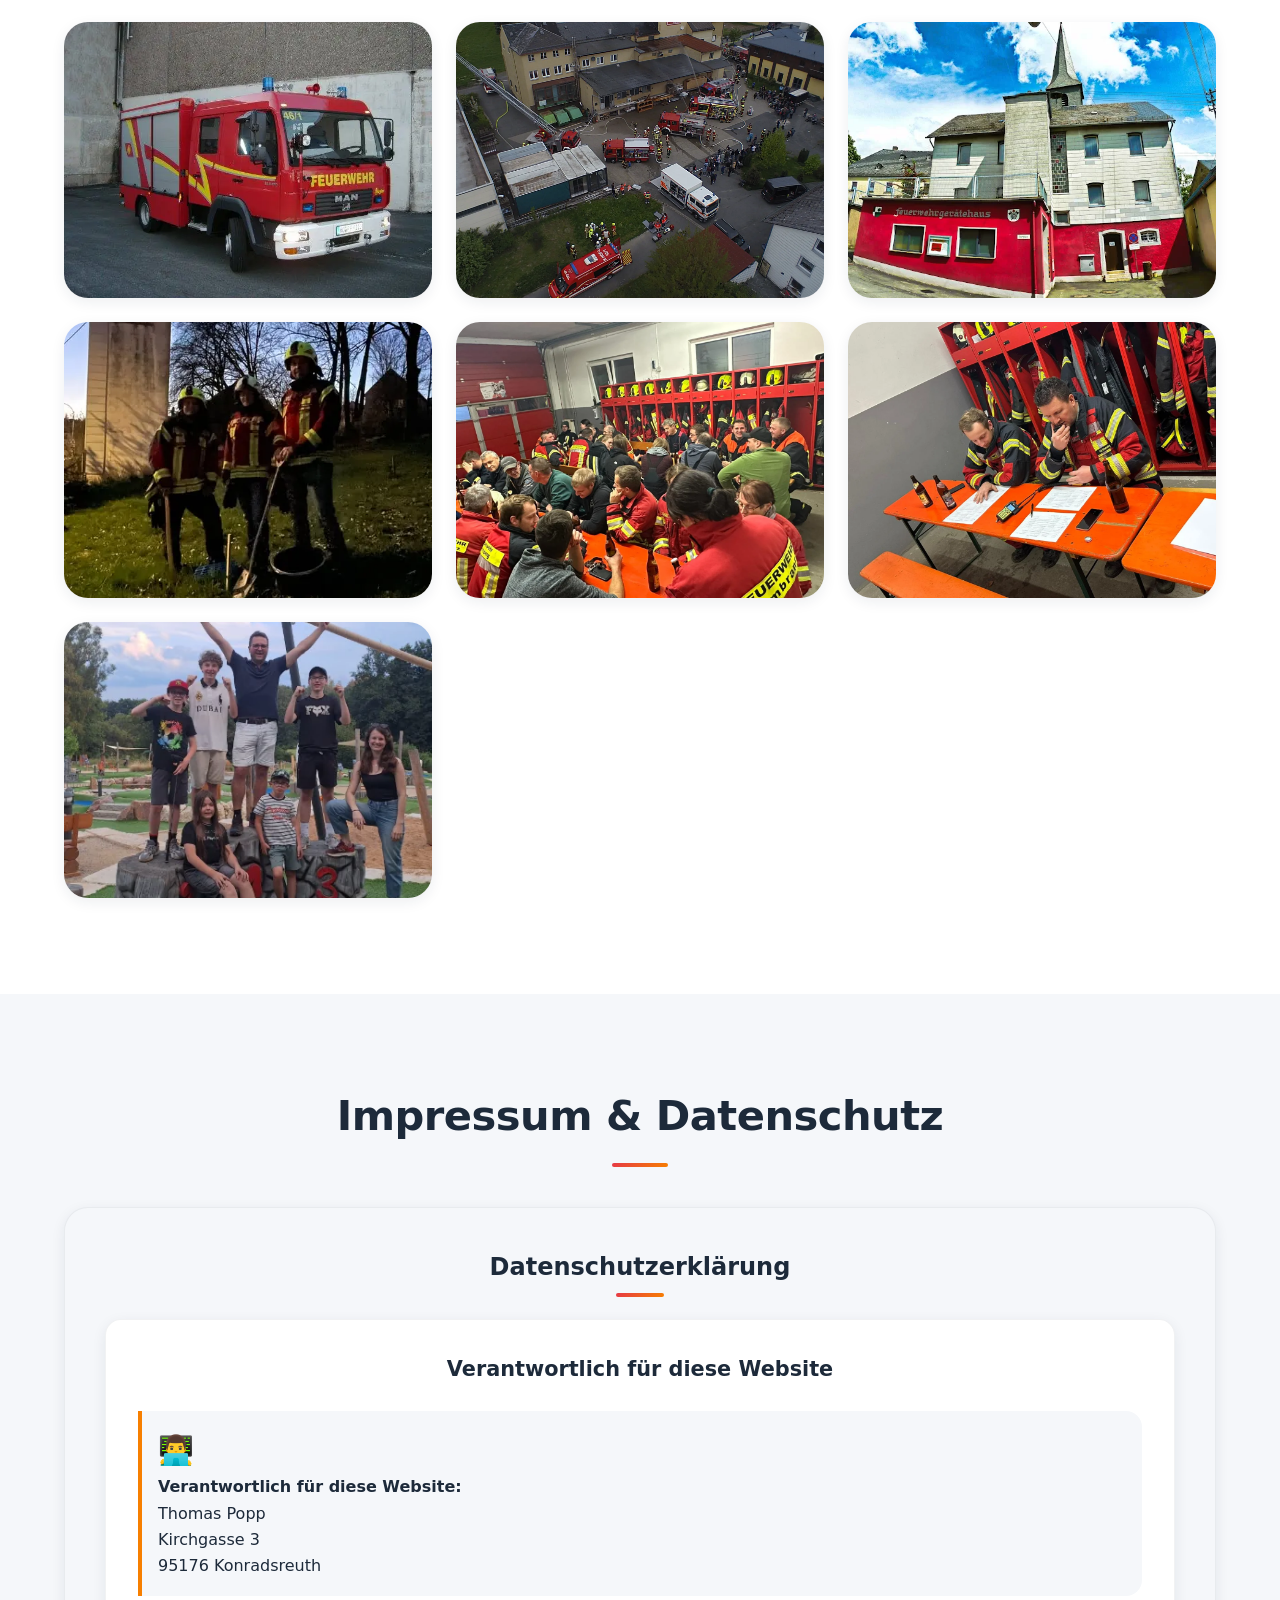
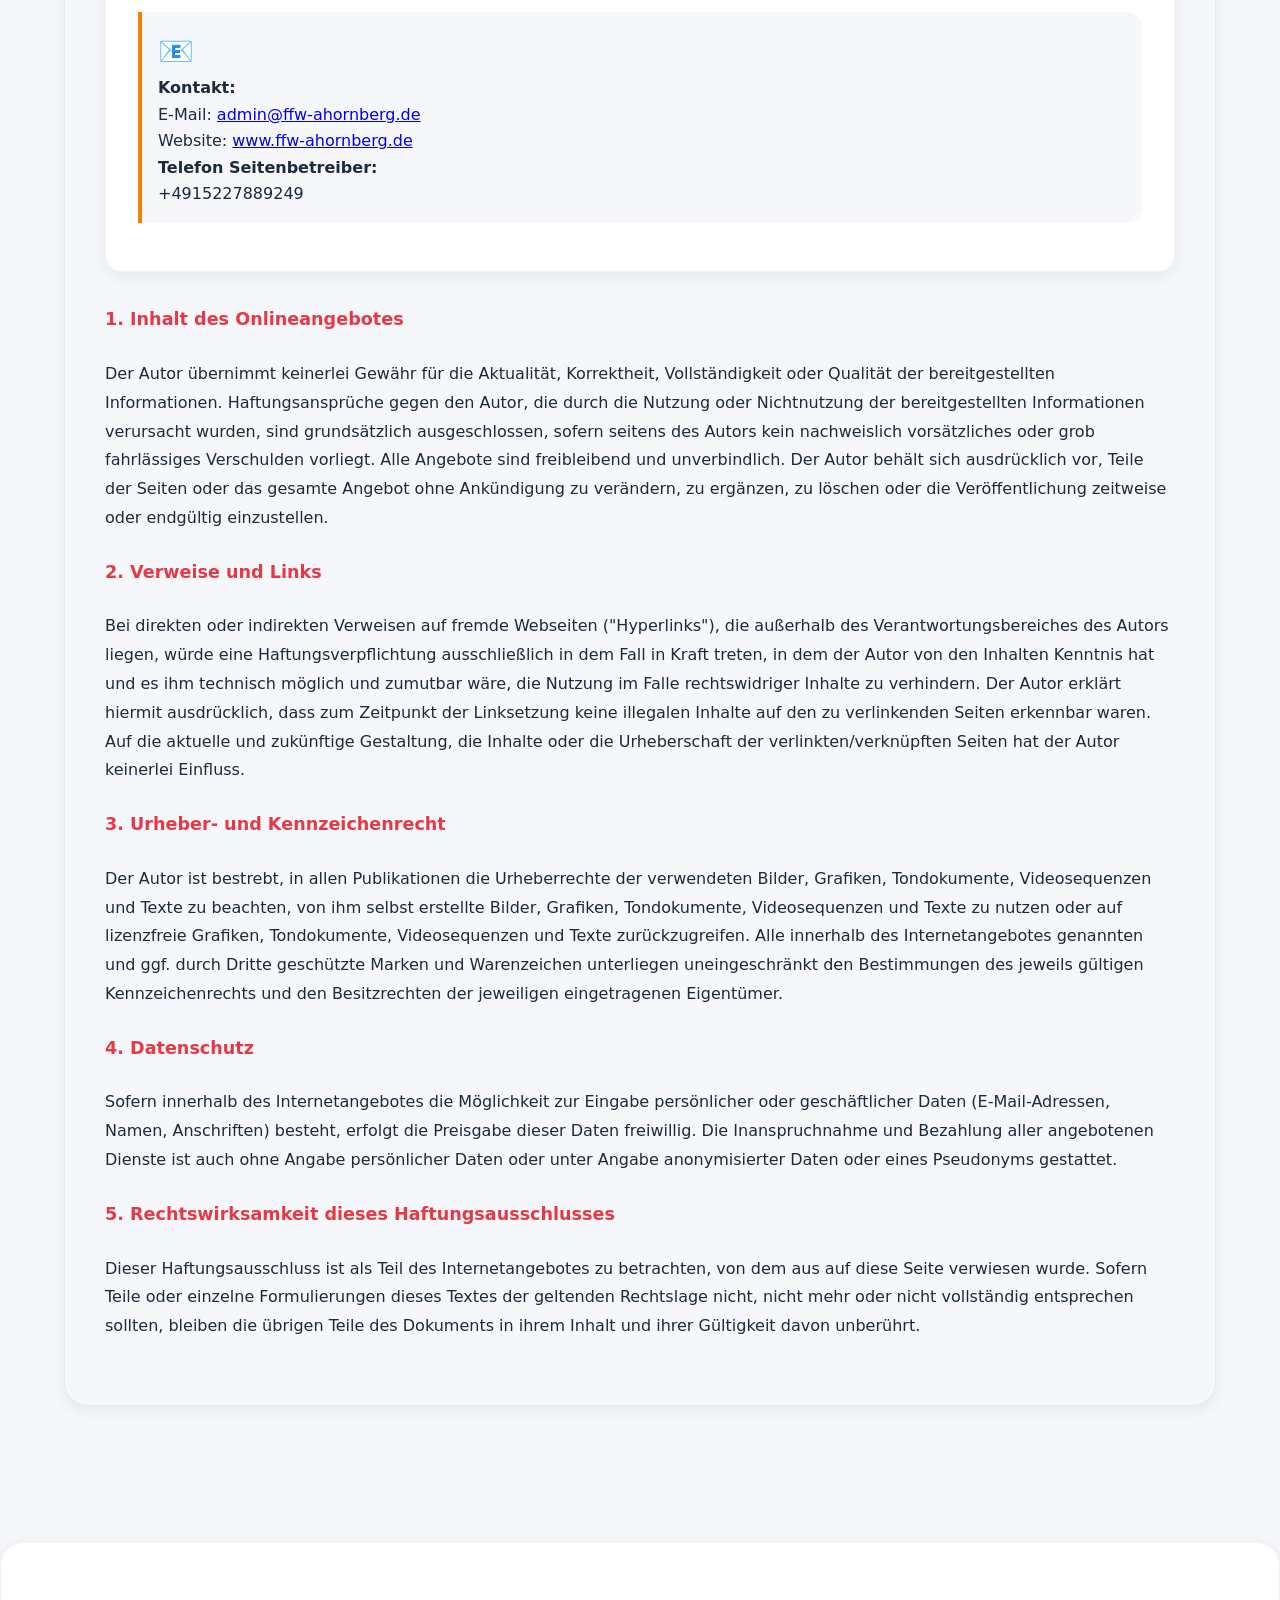
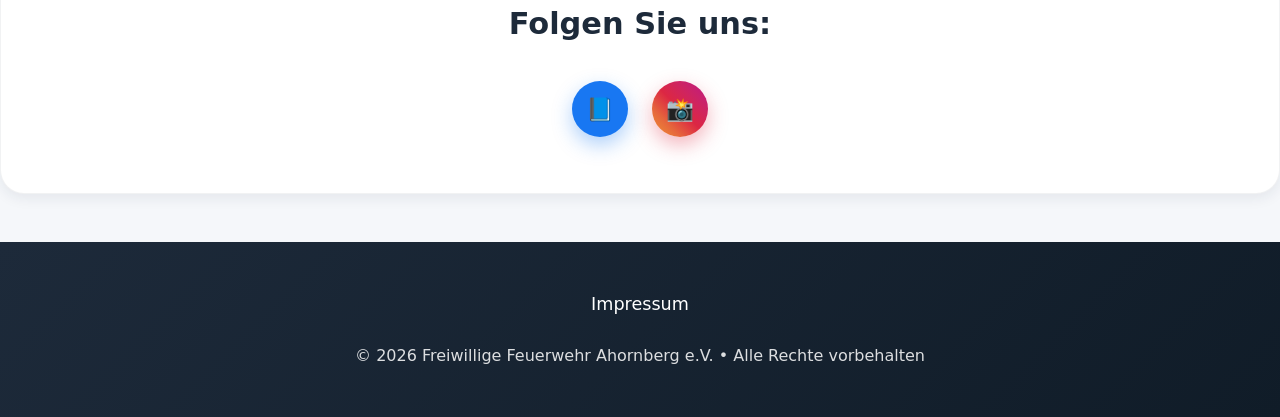
==== commit 9d3d2471: "Kontakt-Sektion komplett entfernt (inkl. Karte, Nav-Links und CSS)" ====
--- a/index.html
+++ b/index.html
@@ -40,7 +40,6 @@
                 <li><a href="#service-plan">Dienstplan</a></li>
                 <li><a href="#youth-schedule">Jugendfeuerwehr</a></li>
                 <li><a href="#gallery">Galerie</a></li>
-                <li><a href="#contact">Kontakt</a></li>
                 <li><a href="#impressum">Impressum</a></li>
             </ul>
             <button class="hamburger" id="hamburgerBtn" aria-label="Menü öffnen">
@@ -60,7 +59,6 @@
         <a href="#service-plan" class="mobile-nav-link">📅 Dienstplan</a>
         <a href="#youth-schedule" class="mobile-nav-link">👧 Jugendfeuerwehr</a>
         <a href="#gallery" class="mobile-nav-link">🖼️ Galerie</a>
-        <a href="#contact" class="mobile-nav-link">📍 Kontakt</a>
         <a href="#impressum" class="mobile-nav-link">📄 Impressum</a>
     </nav>
 
@@ -522,48 +520,6 @@
                             <p>Gemeinsamer Tag am Feuerwehrhaus – klick für alle Bilder</p>
                         </div>
                     </a>
-                </div>
-            </div>
-        </section>
-
-        <section id="contact" class="section">
-            <div class="container">
-                <h2 class="section-title">Kontakt & Anfahrt</h2>
-                <div class="contact-grid">
-                    <div class="contact-card">
-                        <div class="contact-item">
-                            <span>📍</span>
-                            <div>
-                                <strong>Feuerwehrhaus Ahornberg</strong><br>
-                                Kirchgasse 3<br>
-                                95176 Konradsreuth
-                            </div>
-                        </div>
-                        <div class="contact-item">
-                            <span>👨‍🚒</span>
-                            <div>
-                                <strong>Kommandant</strong><br>
-                                Sebastian Großmann
-                            </div>
-                        </div>
-
-                        </div>
-                        <div class="contact-item">
-                            <span>🚨</span>
-                            <div>
-                                <strong>Notruf</strong><br>
-                                112 – im Notfall immer!
-                            </div>
-                        </div>
-                    </div>
-                    <div class="map-wrapper">
-                        <iframe
-                            title="Karte: Feuerwehr Ahornberg"
-                            src="https://www.openstreetmap.org/export/embed.html?bbox=11.8960%2C50.2080%2C11.9370%2C50.2254&amp;layer=mapnik&amp;marker=50.2167%2C11.9167"
-                            loading="lazy"
-                            referrerpolicy="no-referrer-when-downgrade"></iframe>
-                        <p class="map-hint"><a href="https://www.openstreetmap.org/?mlat=50.2167&amp;mlon=11.9167#map=15/50.2167/11.9167" target="_blank" rel="noopener">In OpenStreetMap öffnen ↗</a></p>
-                    </div>
                 </div>
             </div>
         </section>
--- a/css/style.css
+++ b/css/style.css
@@ -1393,82 +1393,6 @@
         transform: translateY(0);
         background: linear-gradient(transparent 40%, rgba(0, 0, 0, 0.75));
     }
-}
-
-/* =========================================================
-   Kontakt & Anfahrt
-   ========================================================= */
-.contact-grid {
-    display: grid;
-    grid-template-columns: 1fr 1.4fr;
-    gap: 2rem;
-    align-items: stretch;
-    margin-top: 3rem;
-}
-
-.contact-card {
-    background: #fff;
-    border-radius: 20px;
-    box-shadow: 0 10px 30px rgba(0, 0, 0, 0.08);
-    border: 1px solid rgba(230, 57, 70, 0.12);
-    padding: 2rem 1.5rem;
-    display: flex;
-    flex-direction: column;
-    gap: 1.5rem;
-    justify-content: center;
-}
-
-.contact-card .contact-item {
-    display: flex;
-    align-items: flex-start;
-    gap: 1rem;
-}
-
-.contact-card .contact-item span {
-    font-size: 1.6rem;
-    line-height: 1.2;
-}
-
-.contact-card .contact-item a {
-    color: var(--red);
-    text-decoration: underline;
-}
-
-.map-wrapper {
-    position: relative;
-    border-radius: 20px;
-    overflow: hidden;
-    box-shadow: 0 10px 30px rgba(0, 0, 0, 0.08);
-    border: 1px solid rgba(230, 57, 70, 0.12);
-    min-height: 380px;
-    display: flex;
-    flex-direction: column;
-}
-
-.map-wrapper iframe {
-    flex: 1;
-    width: 100%;
-    border: 0;
-    min-height: 340px;
-}
-
-.map-hint {
-    margin: 0;
-    padding: 0.6rem 1rem;
-    background: #fff;
-    font-size: 0.85rem;
-    text-align: center;
-    border-top: 1px solid rgba(29, 42, 58, 0.08);
-}
-
-.map-hint a {
-    color: var(--red);
-    text-decoration: none;
-    font-weight: 600;
-}
-
-.map-hint a:hover {
-    text-decoration: underline;
 }
 
 /* =========================================================
@@ -1572,17 +1496,8 @@
 }
 
 @media (max-width: 768px) {
-    .contact-grid {
-        grid-template-columns: 1fr;
-    }
-
-    .map-wrapper {
-        min-height: 320px;
-    }
-
-    .map-wrapper iframe {
-        min-height: 280px;
-    }
+
+
 
     .scroll-top {
         right: 1rem;
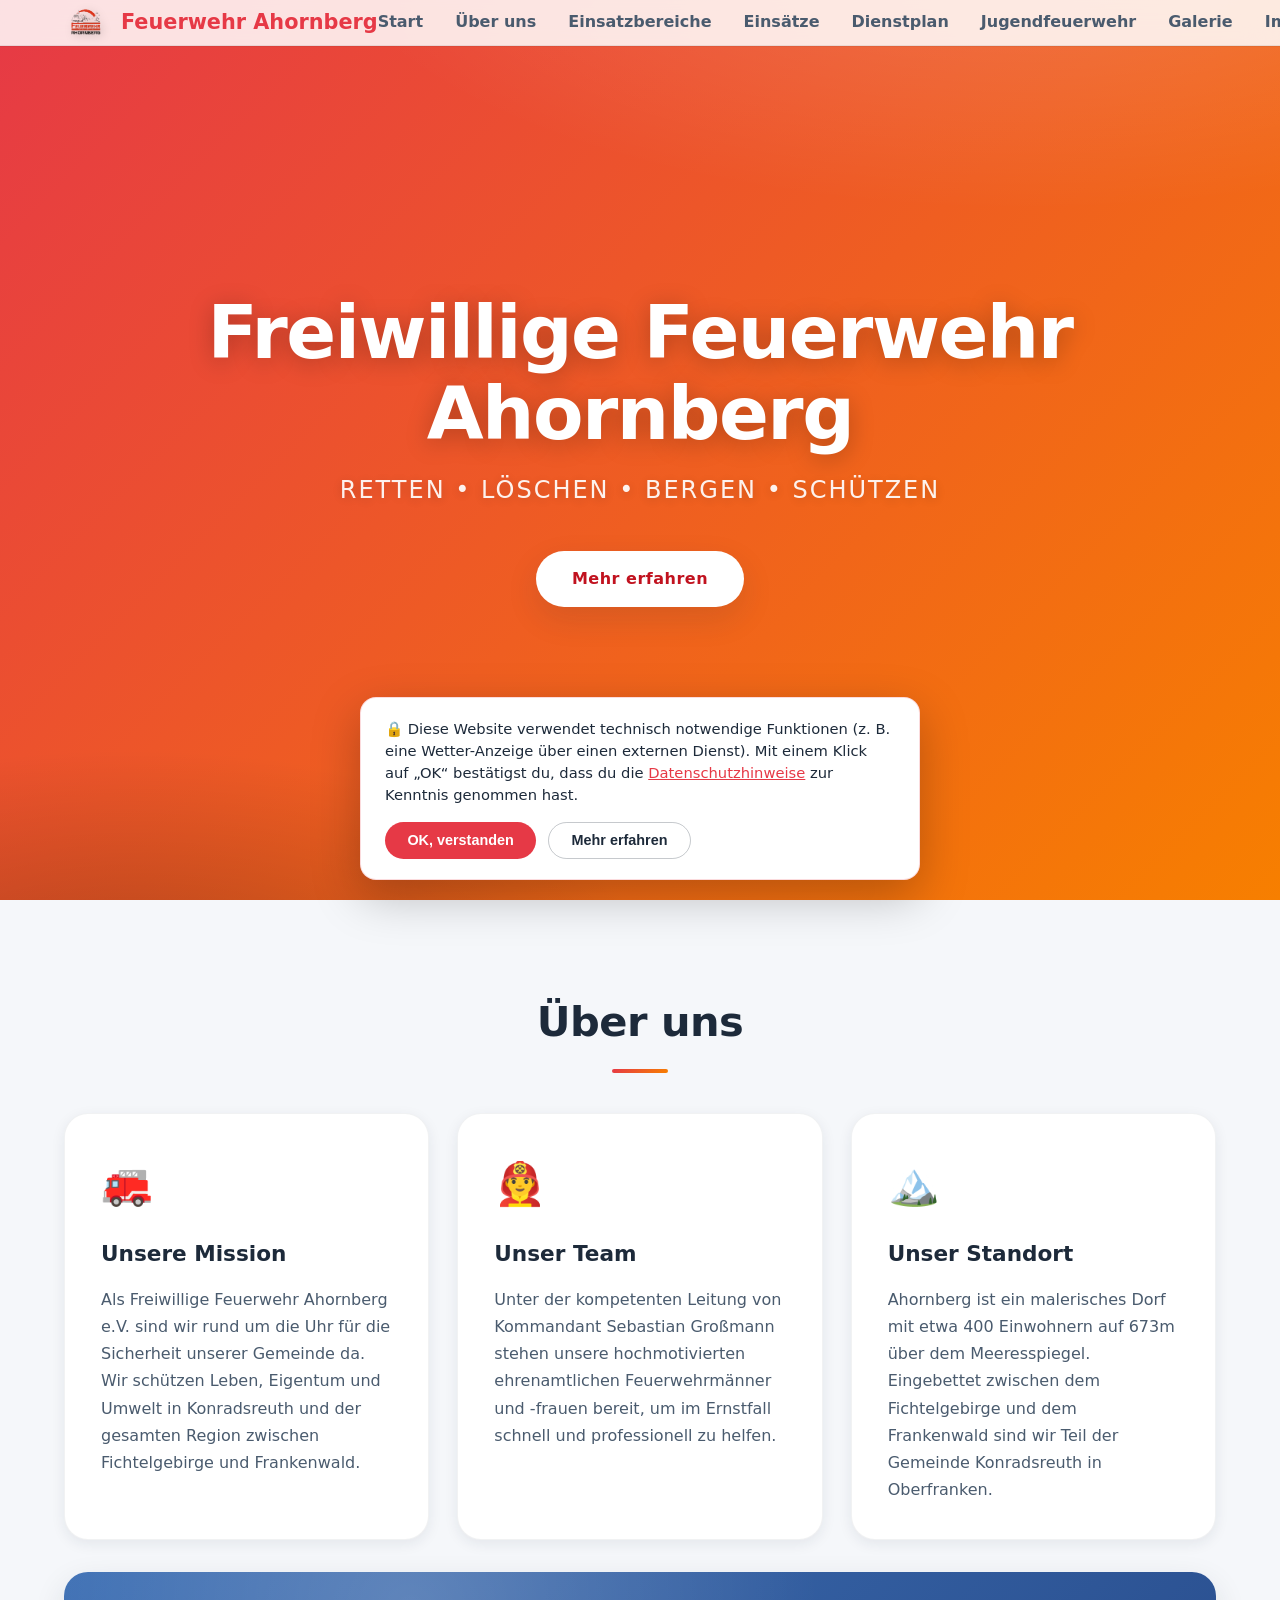
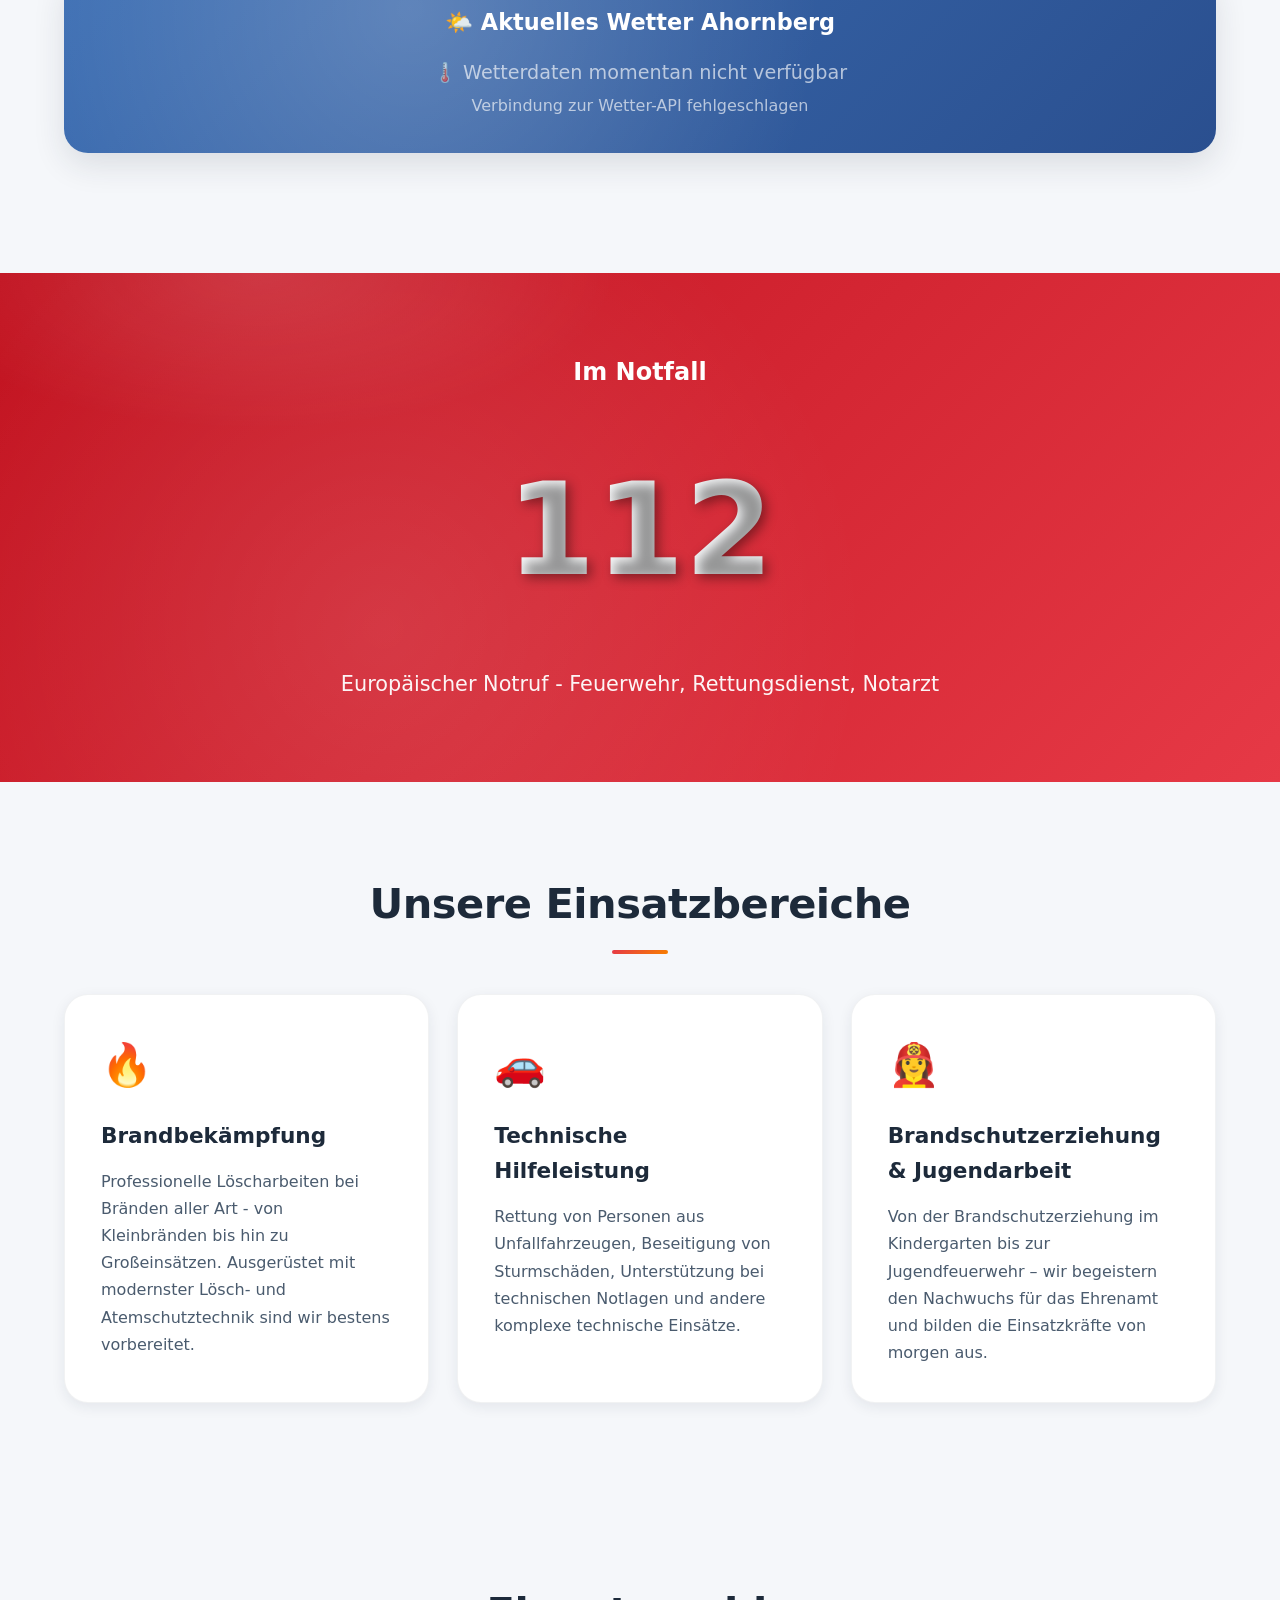
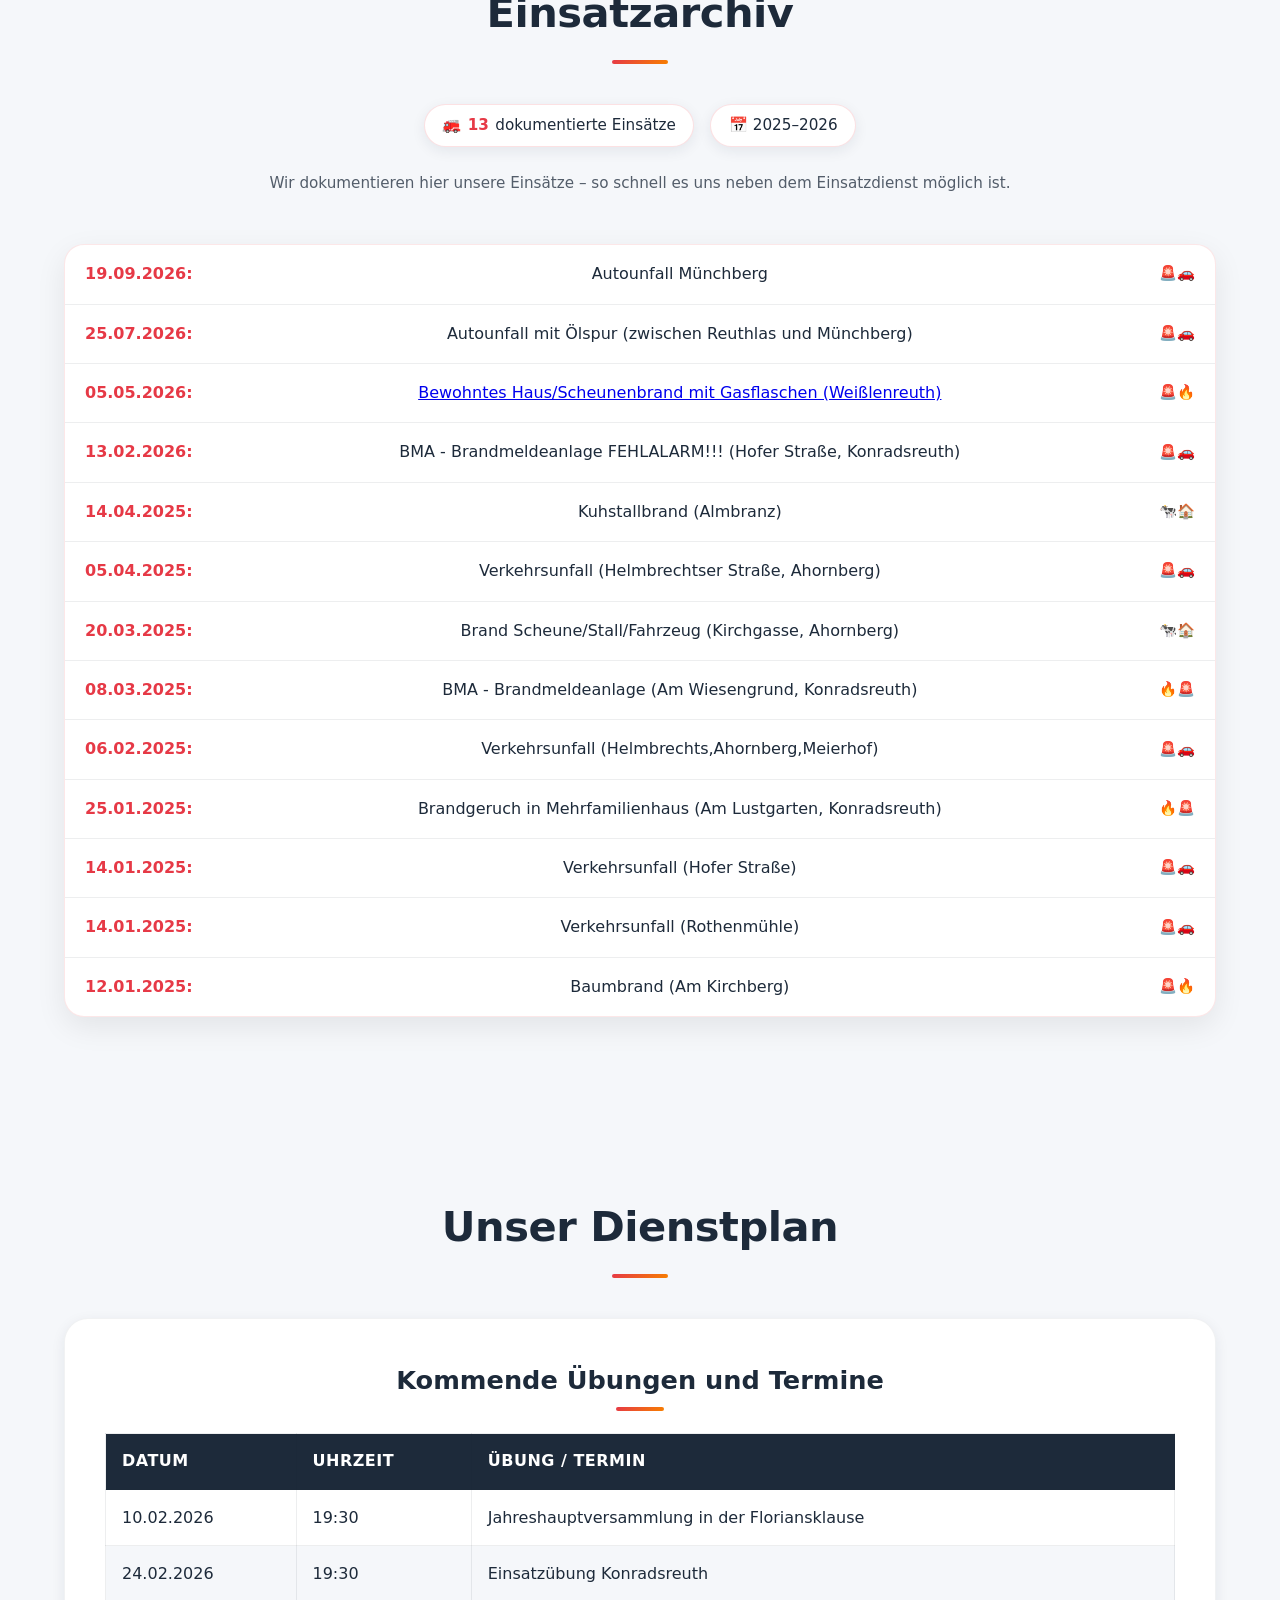
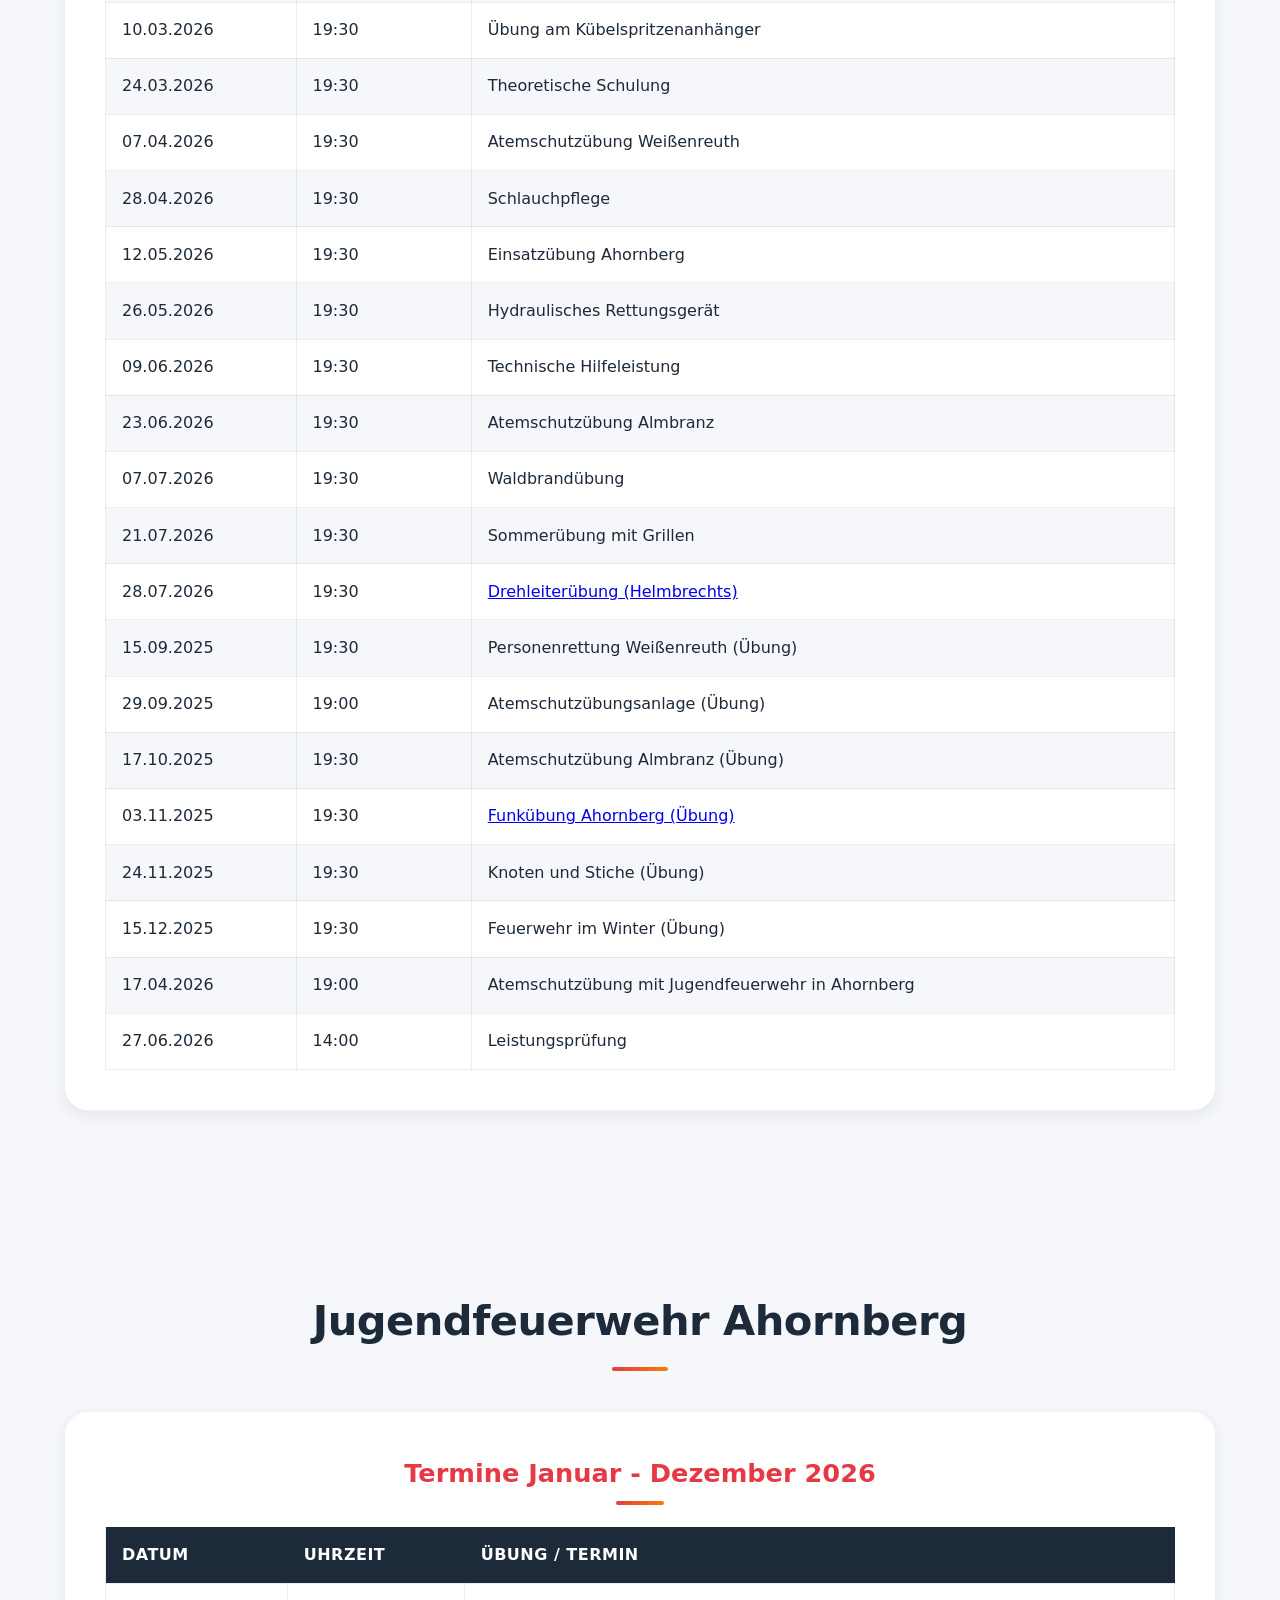
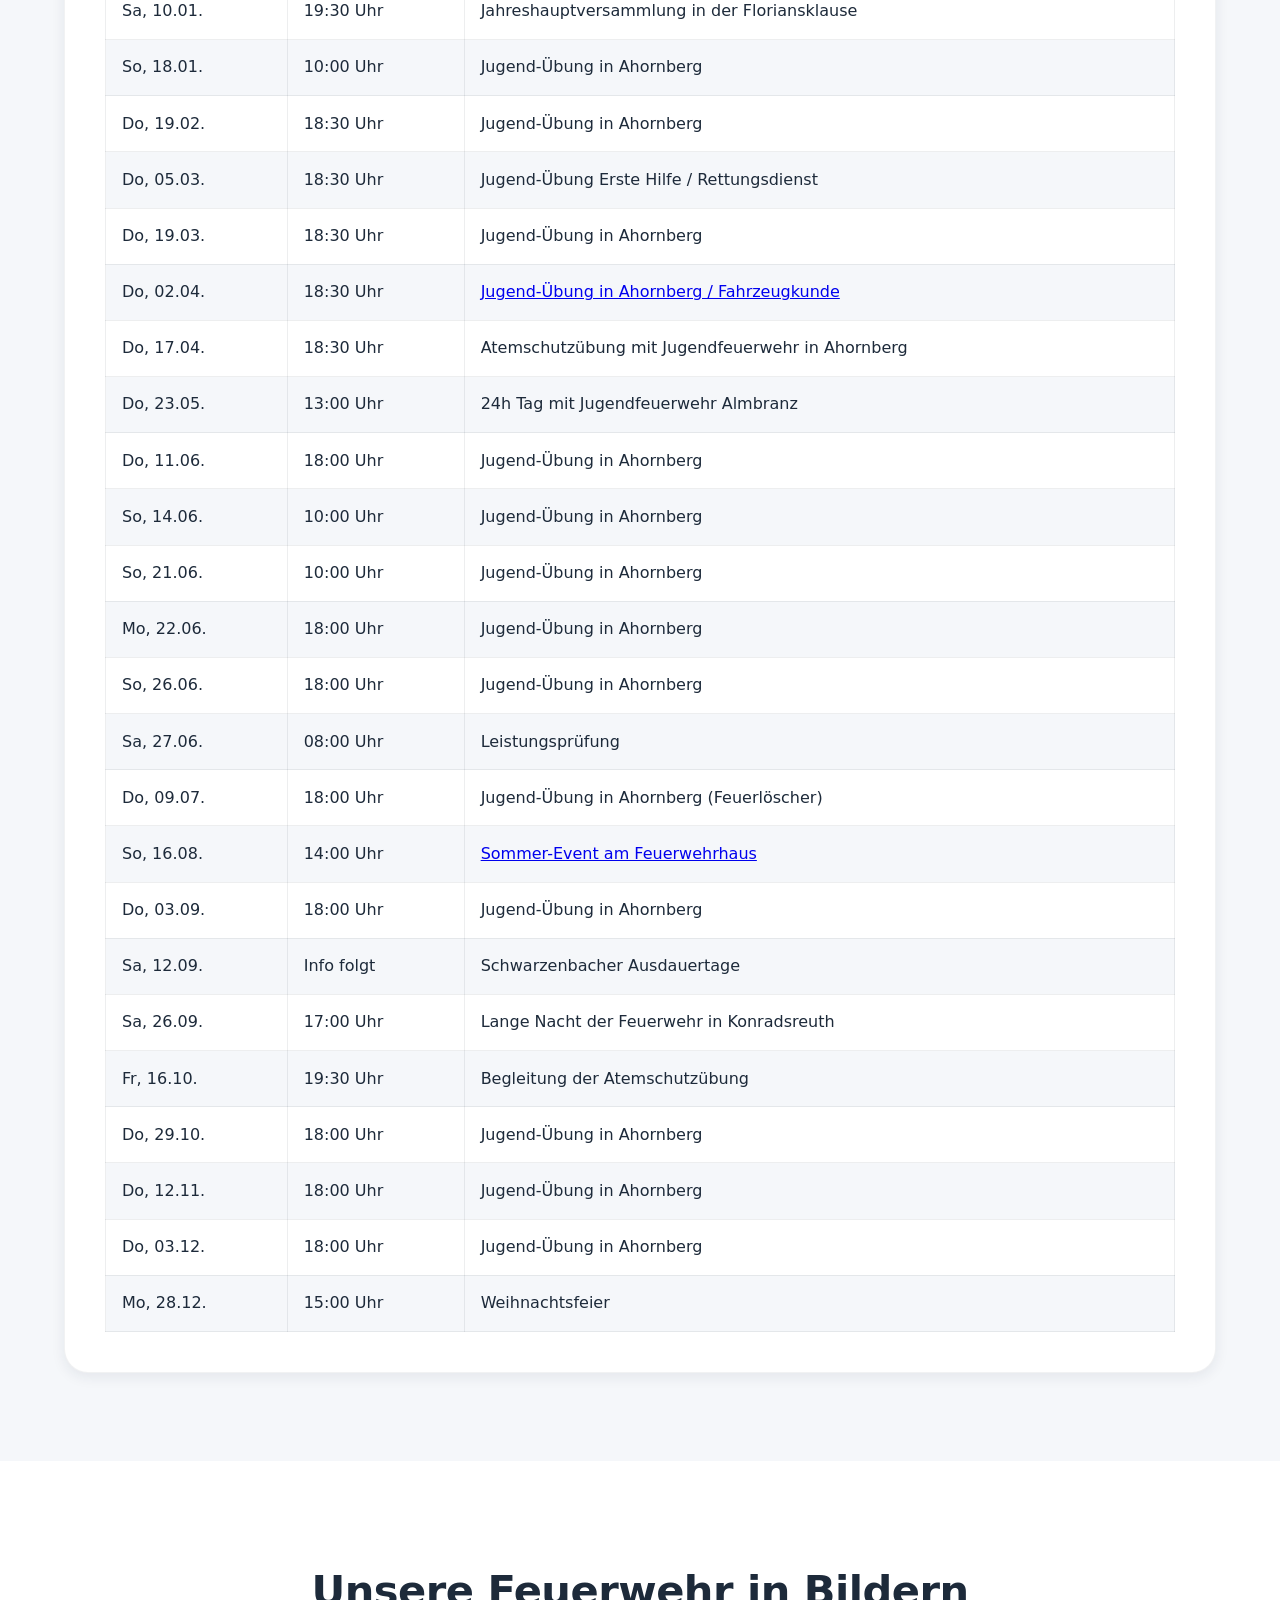
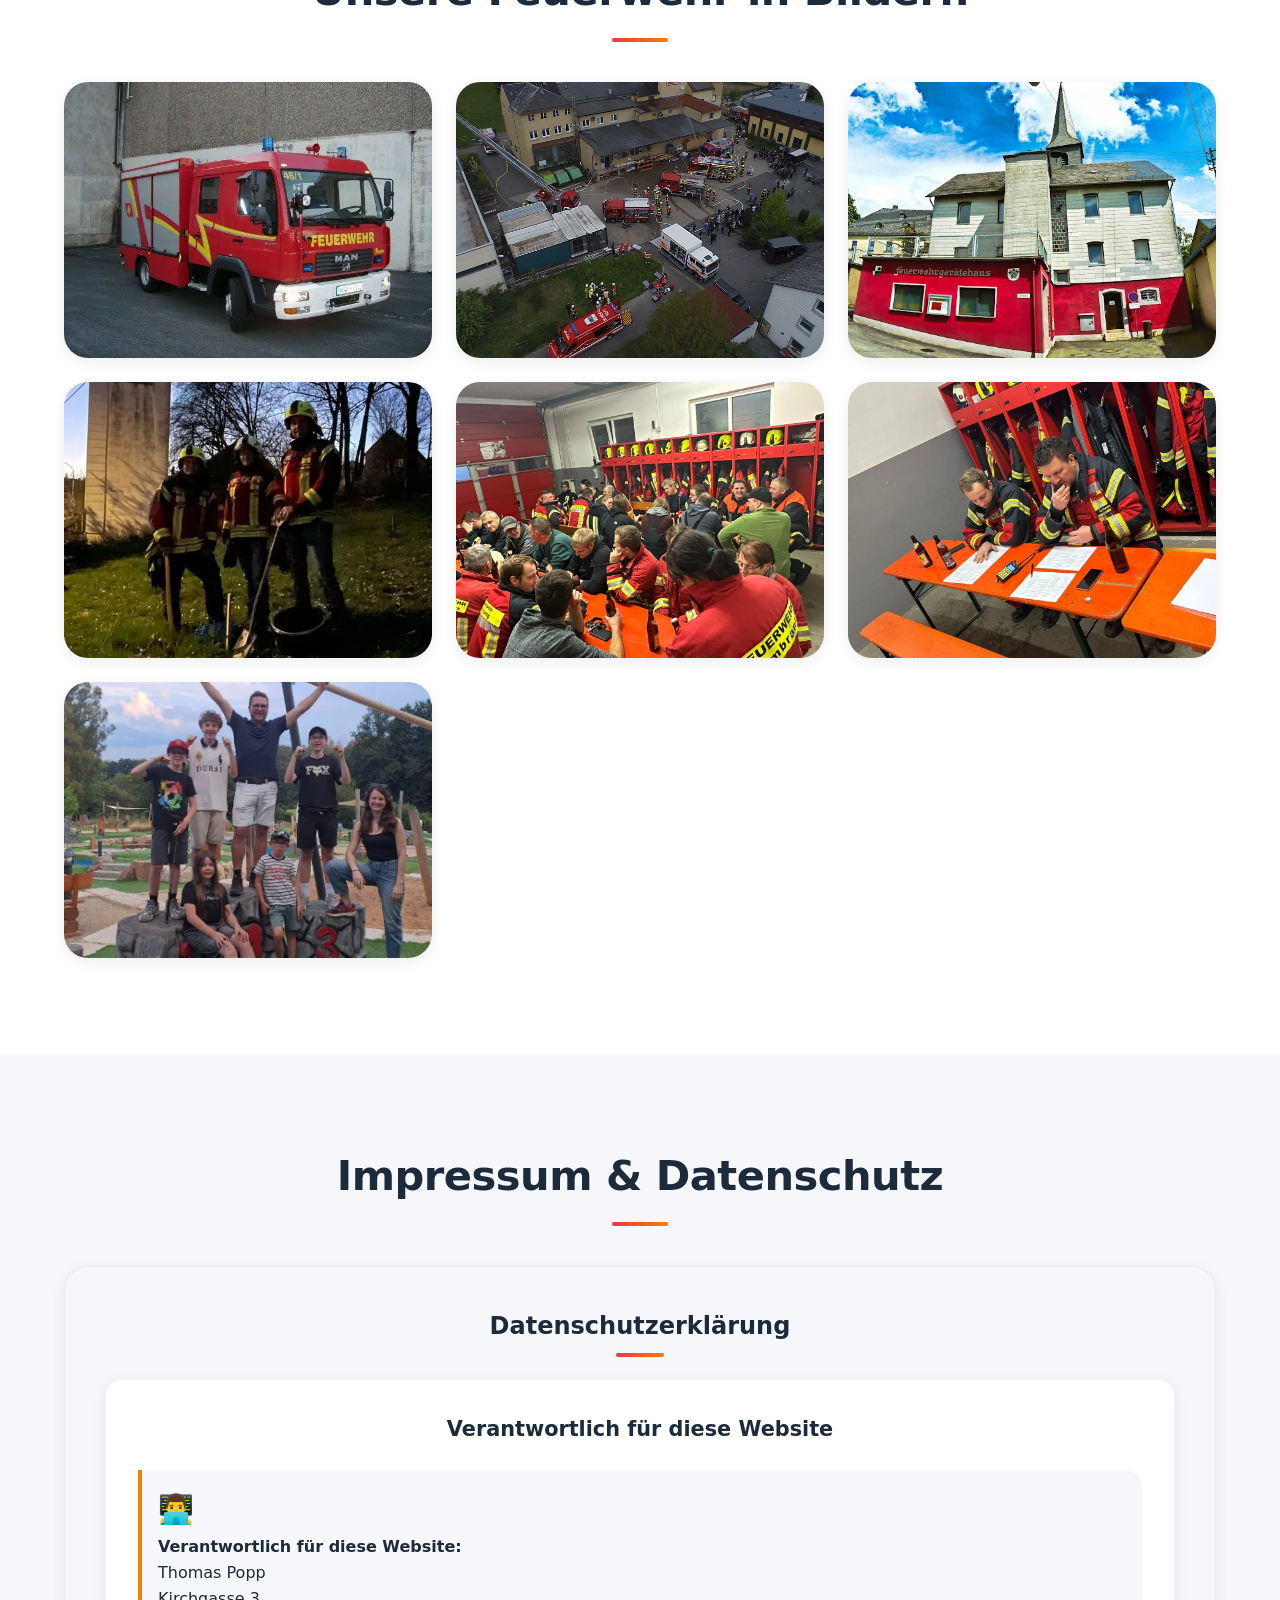
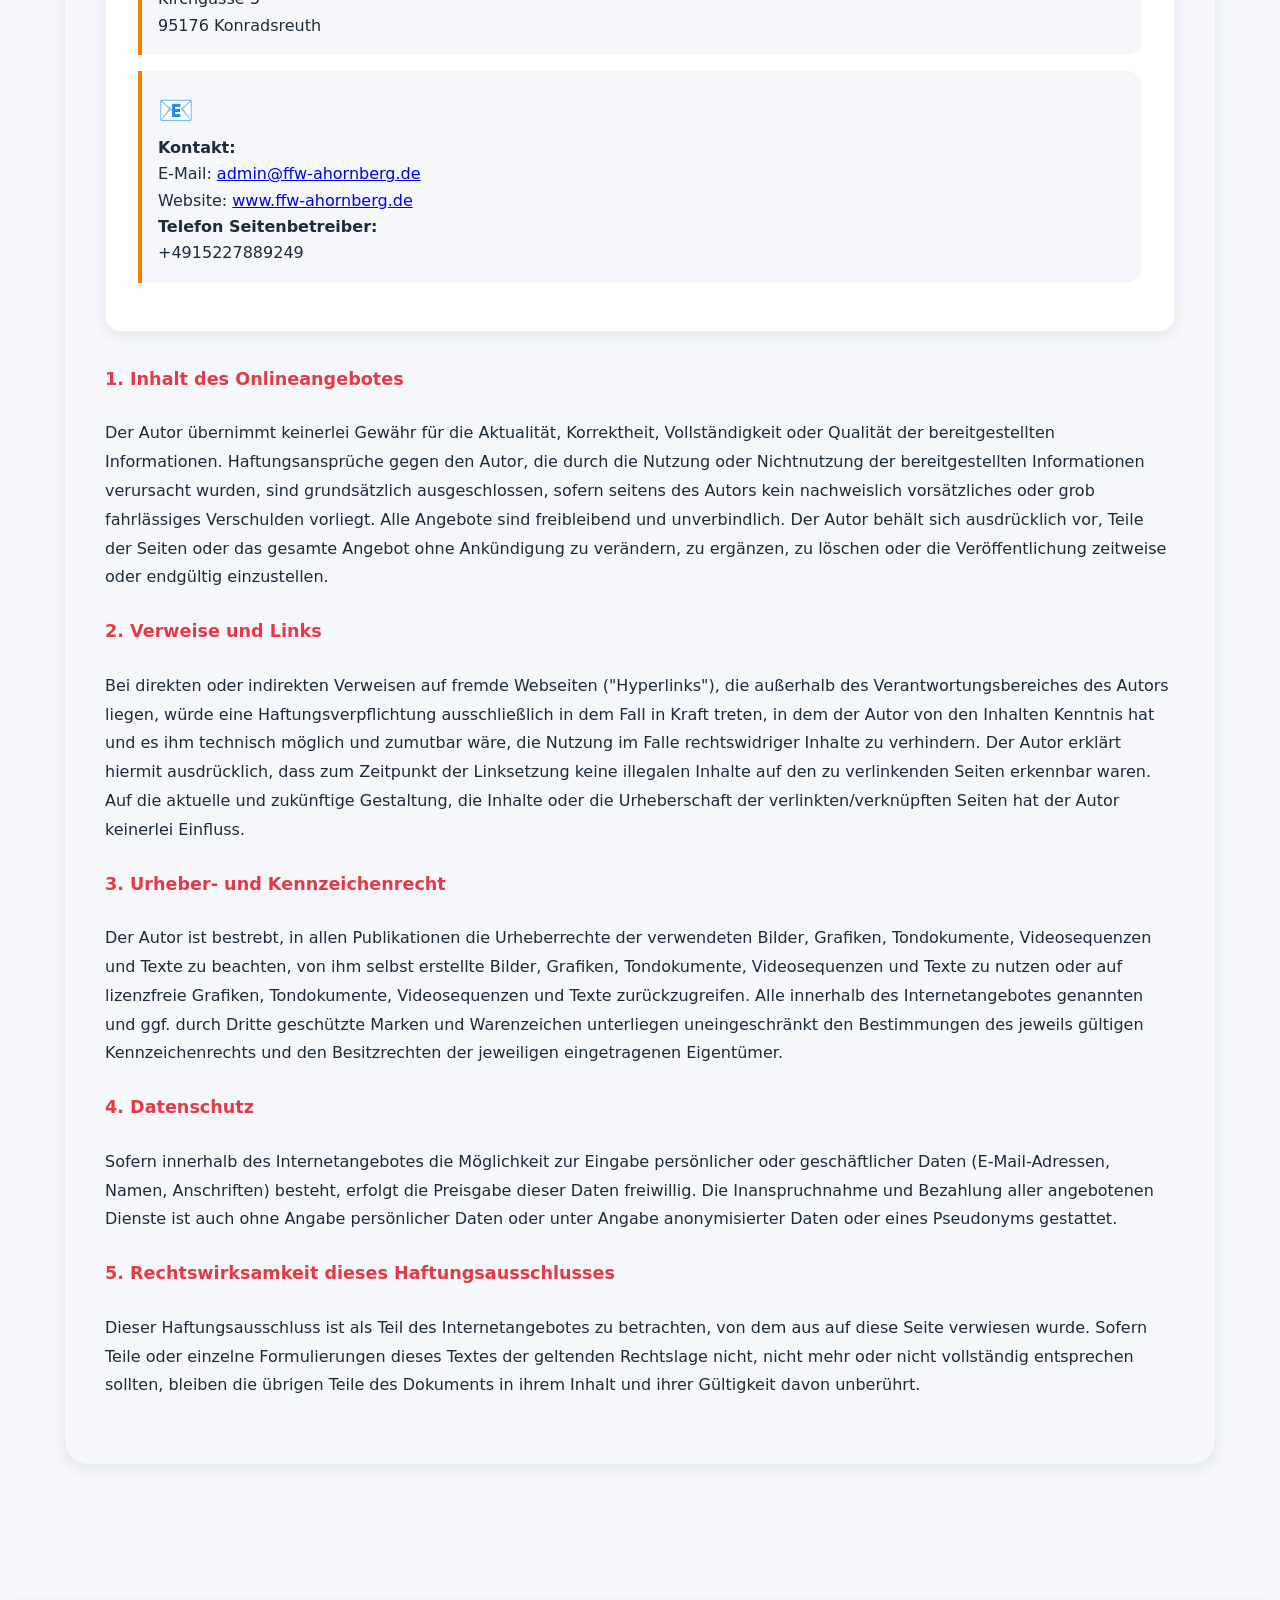
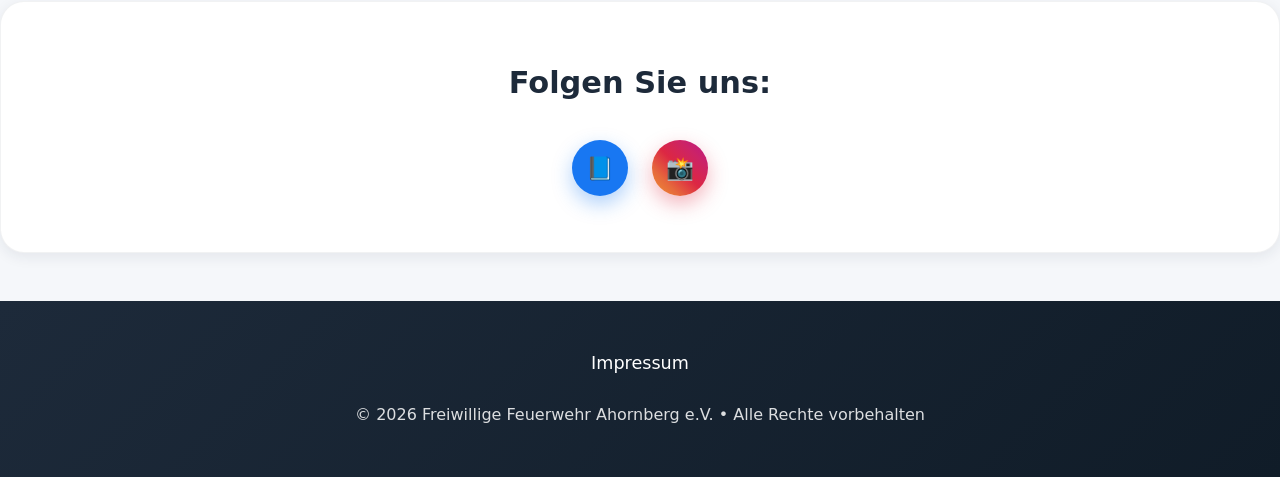
==== commit c551a5d1: "Update index.html" ====
--- a/index.html
+++ b/index.html
@@ -146,6 +146,10 @@
                 <div class="deployment-stats" id="deploymentStats"></div>
                 <p class="deployment-note">Wir dokumentieren hier unsere Einsätze – so schnell es uns neben dem Einsatzdienst möglich ist.</p>
                 <ul class="deployment-list">
+	                <li>
+                        <strong>19.09.2026:</strong> Autounfall Münchberg
+                        <span style="font-size: 0.9em; color: #7f8c8d;">🚨🚗</span>
+                    </li>
                     <li>
                         <strong>25.07.2026:</strong> Autounfall mit Ölspur (zwischen Reuthlas und Münchberg)
                         <span style="font-size: 0.9em; color: #7f8c8d;">🚨🚗</span>
